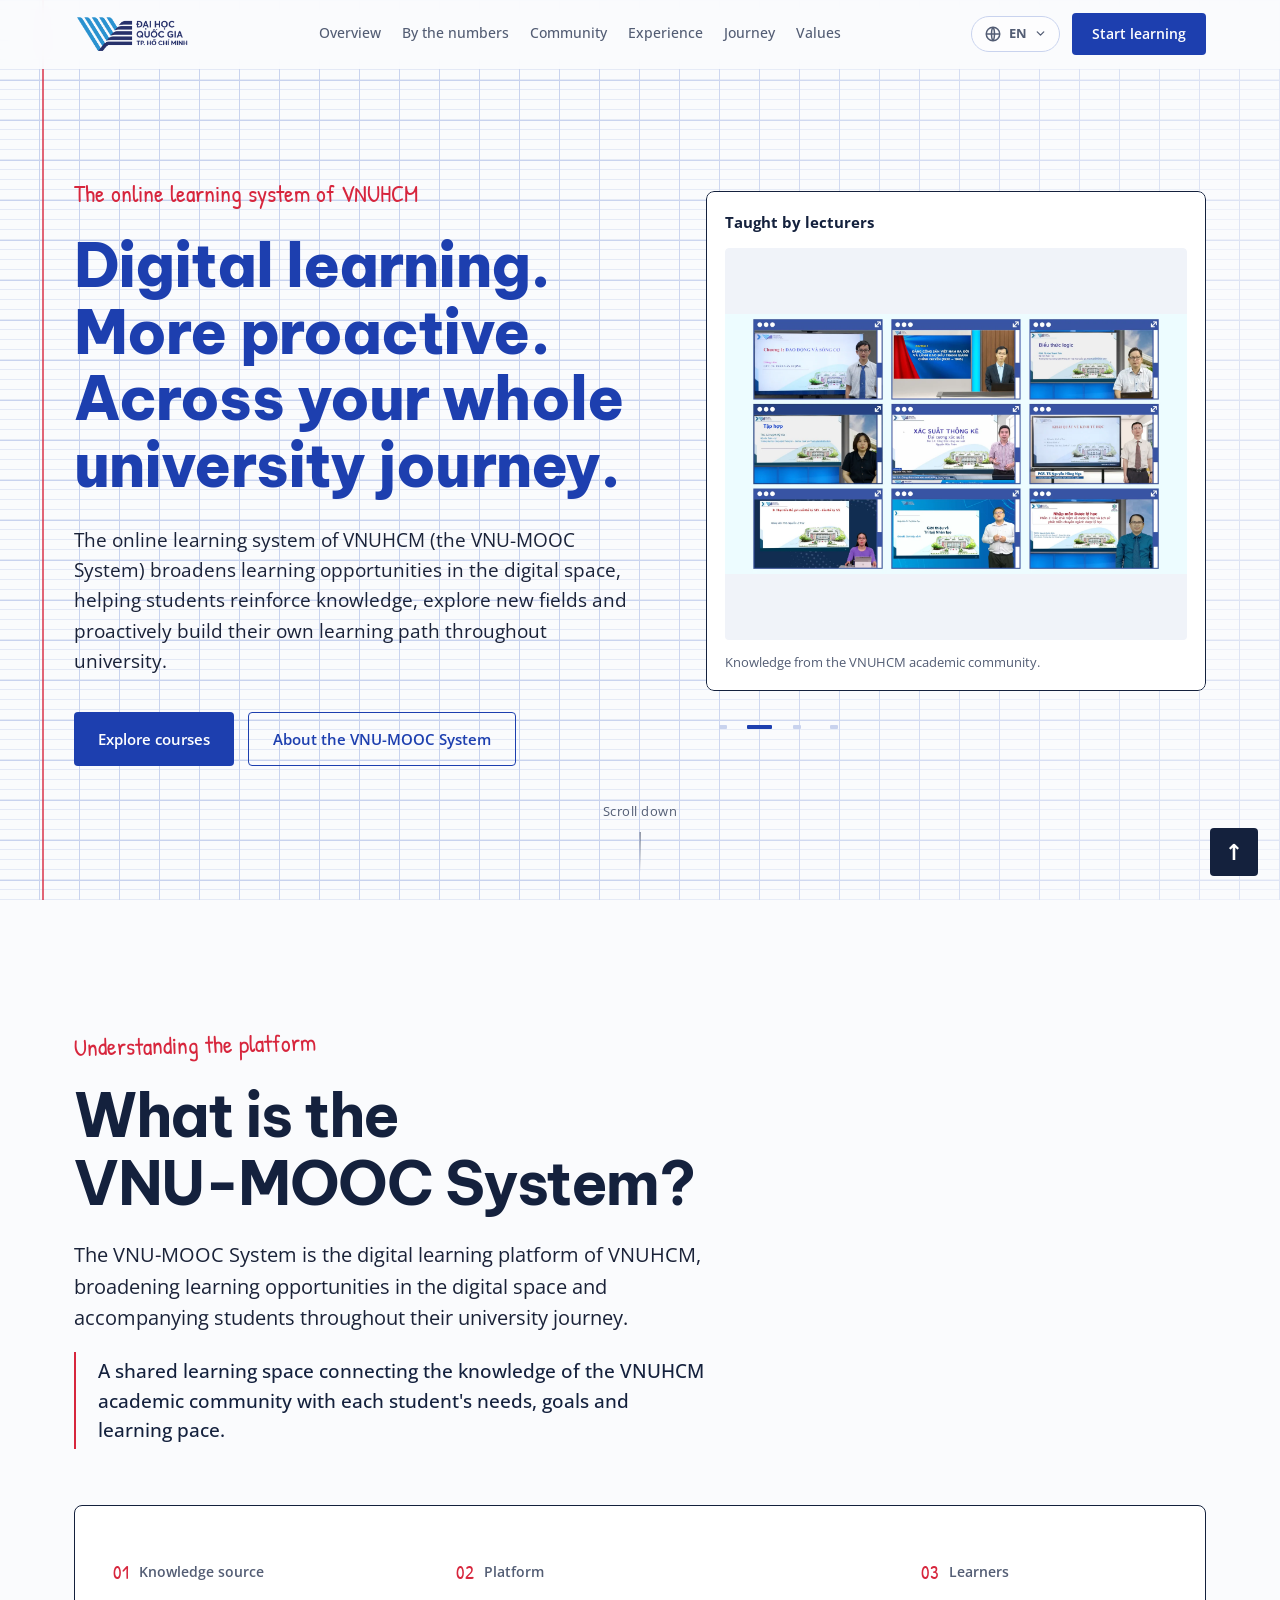
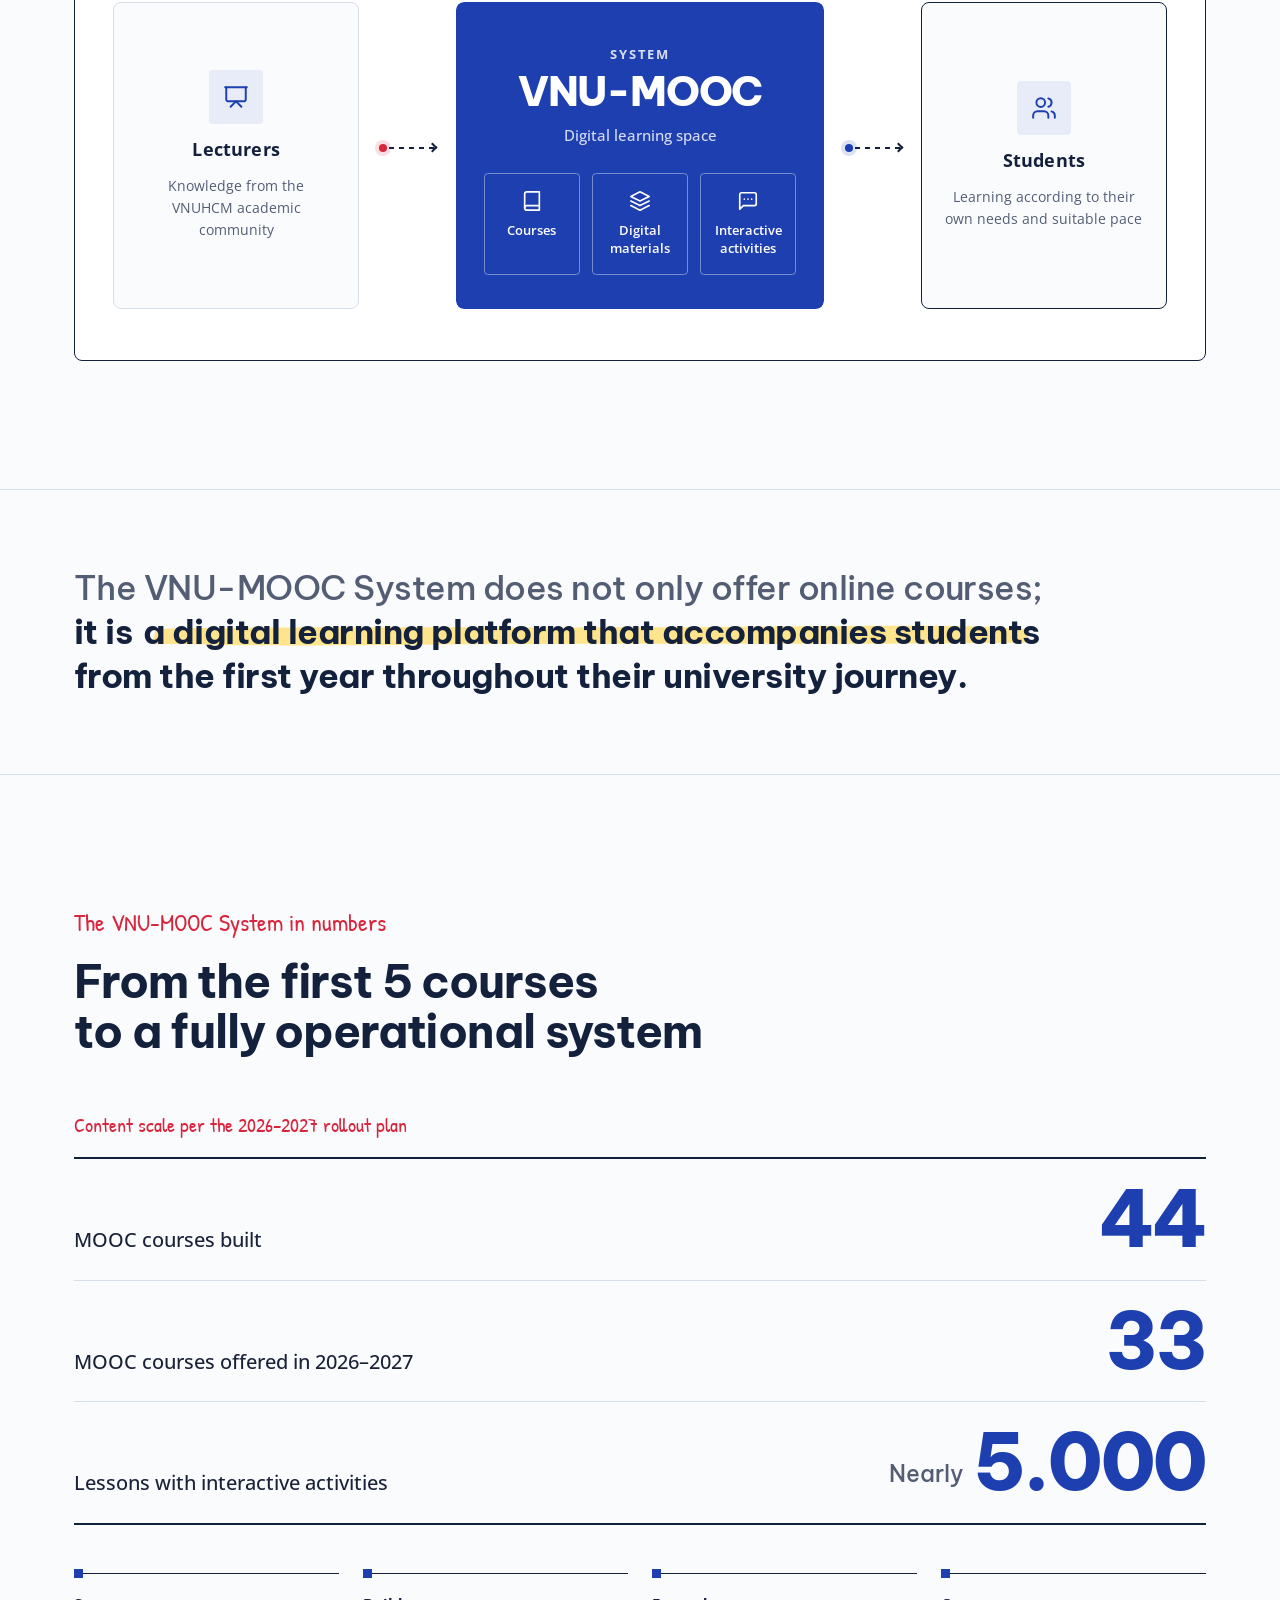
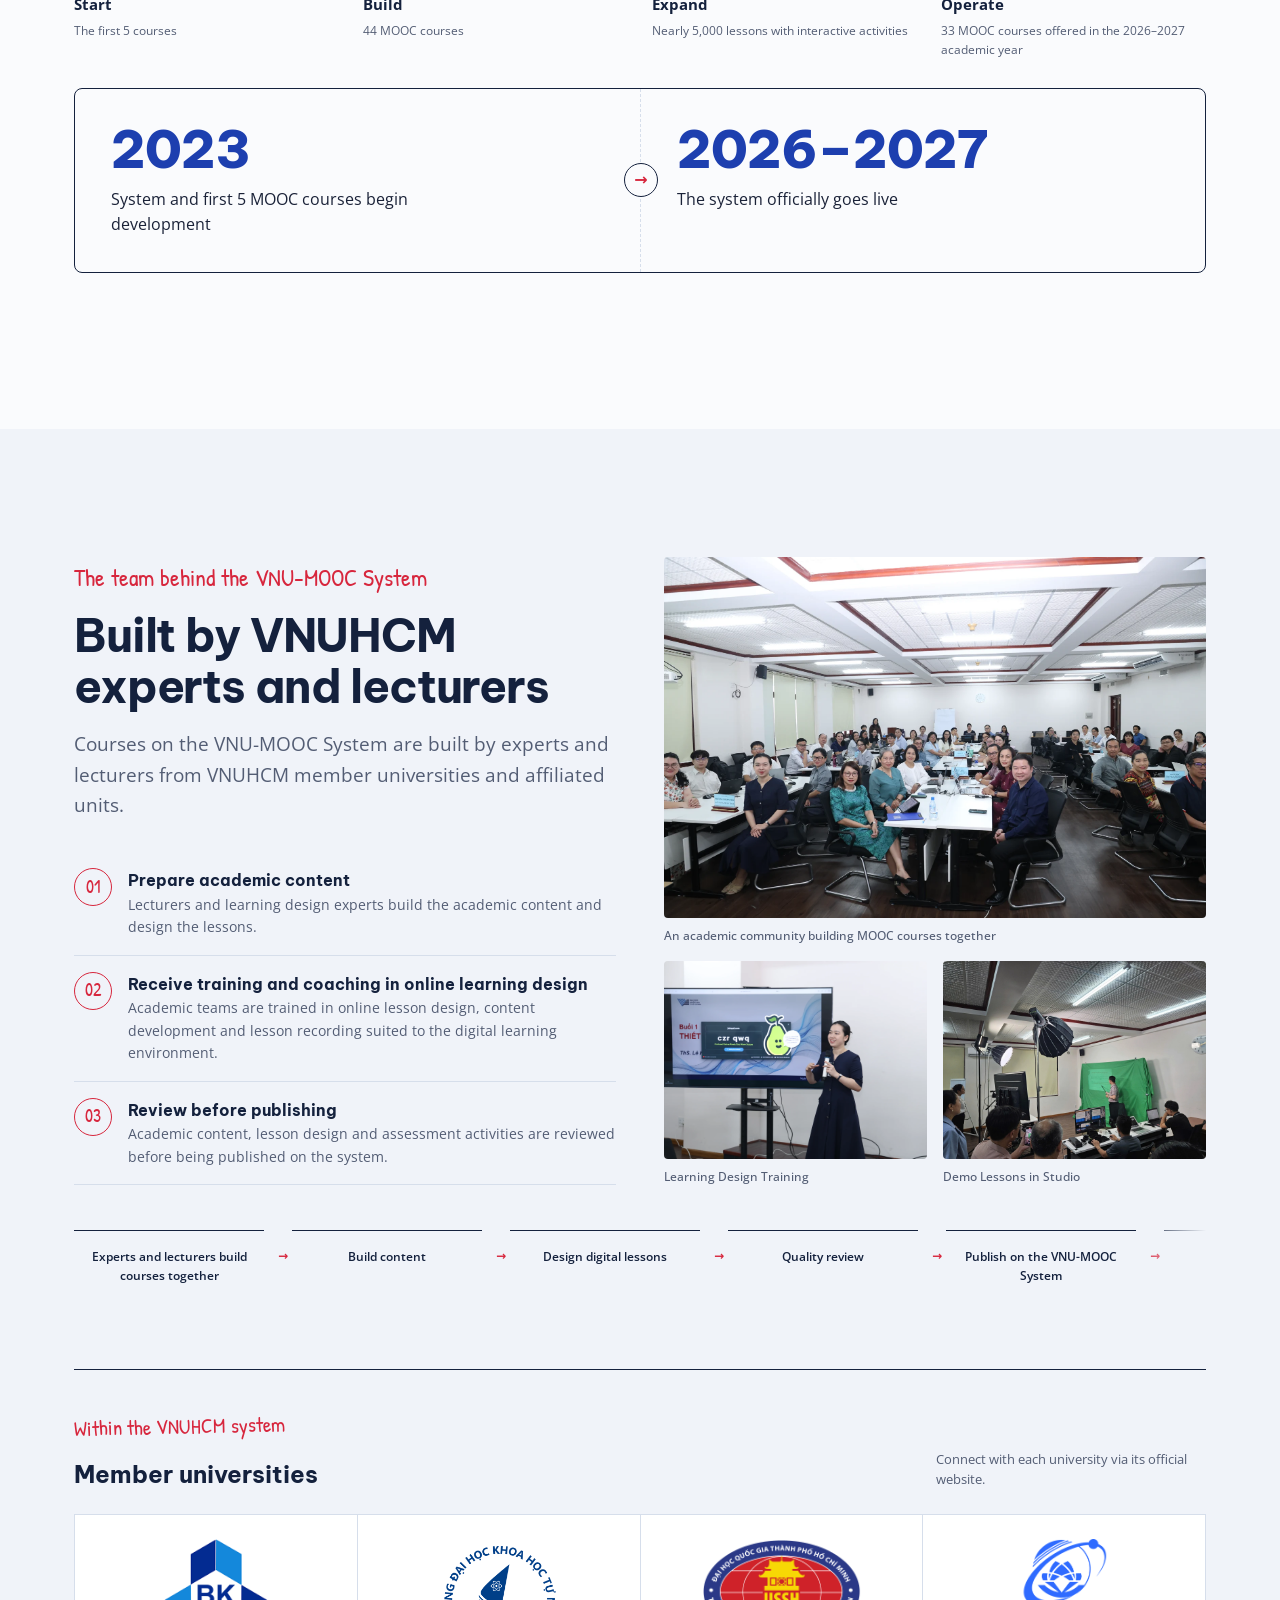
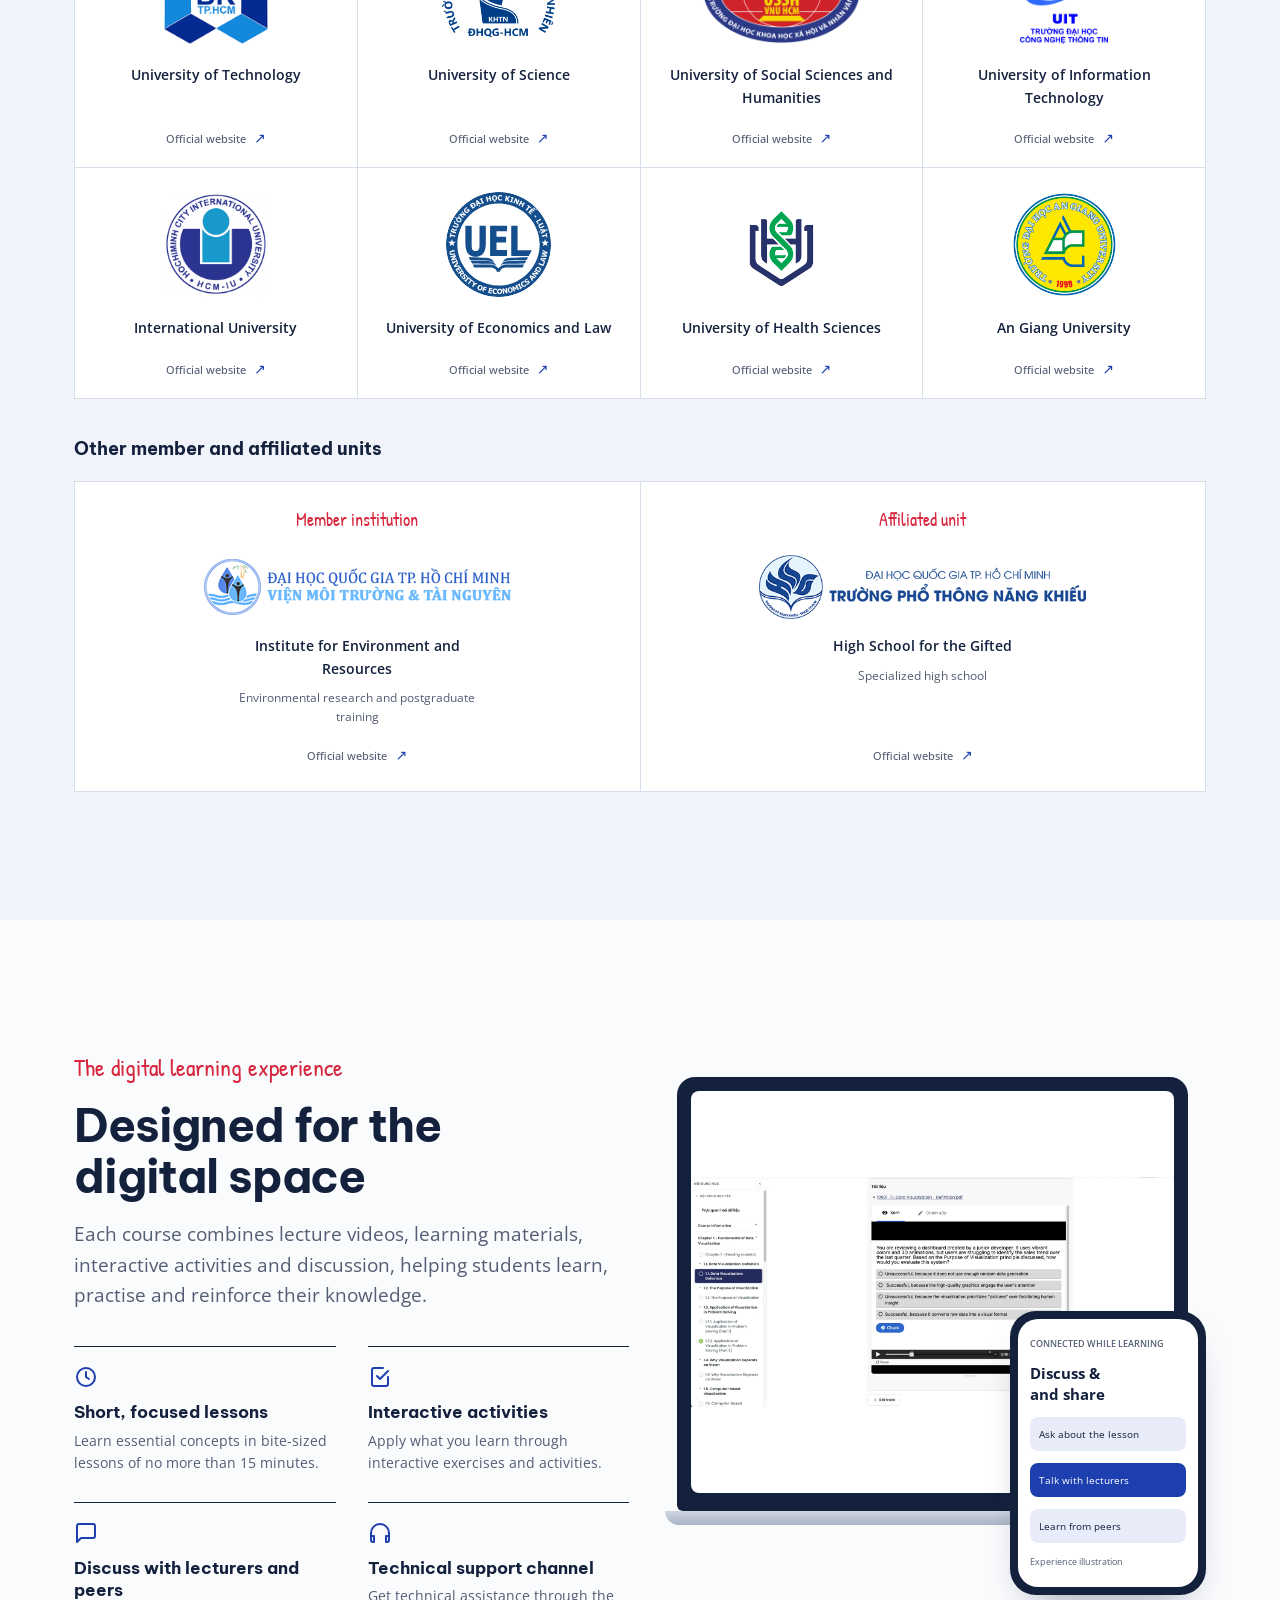
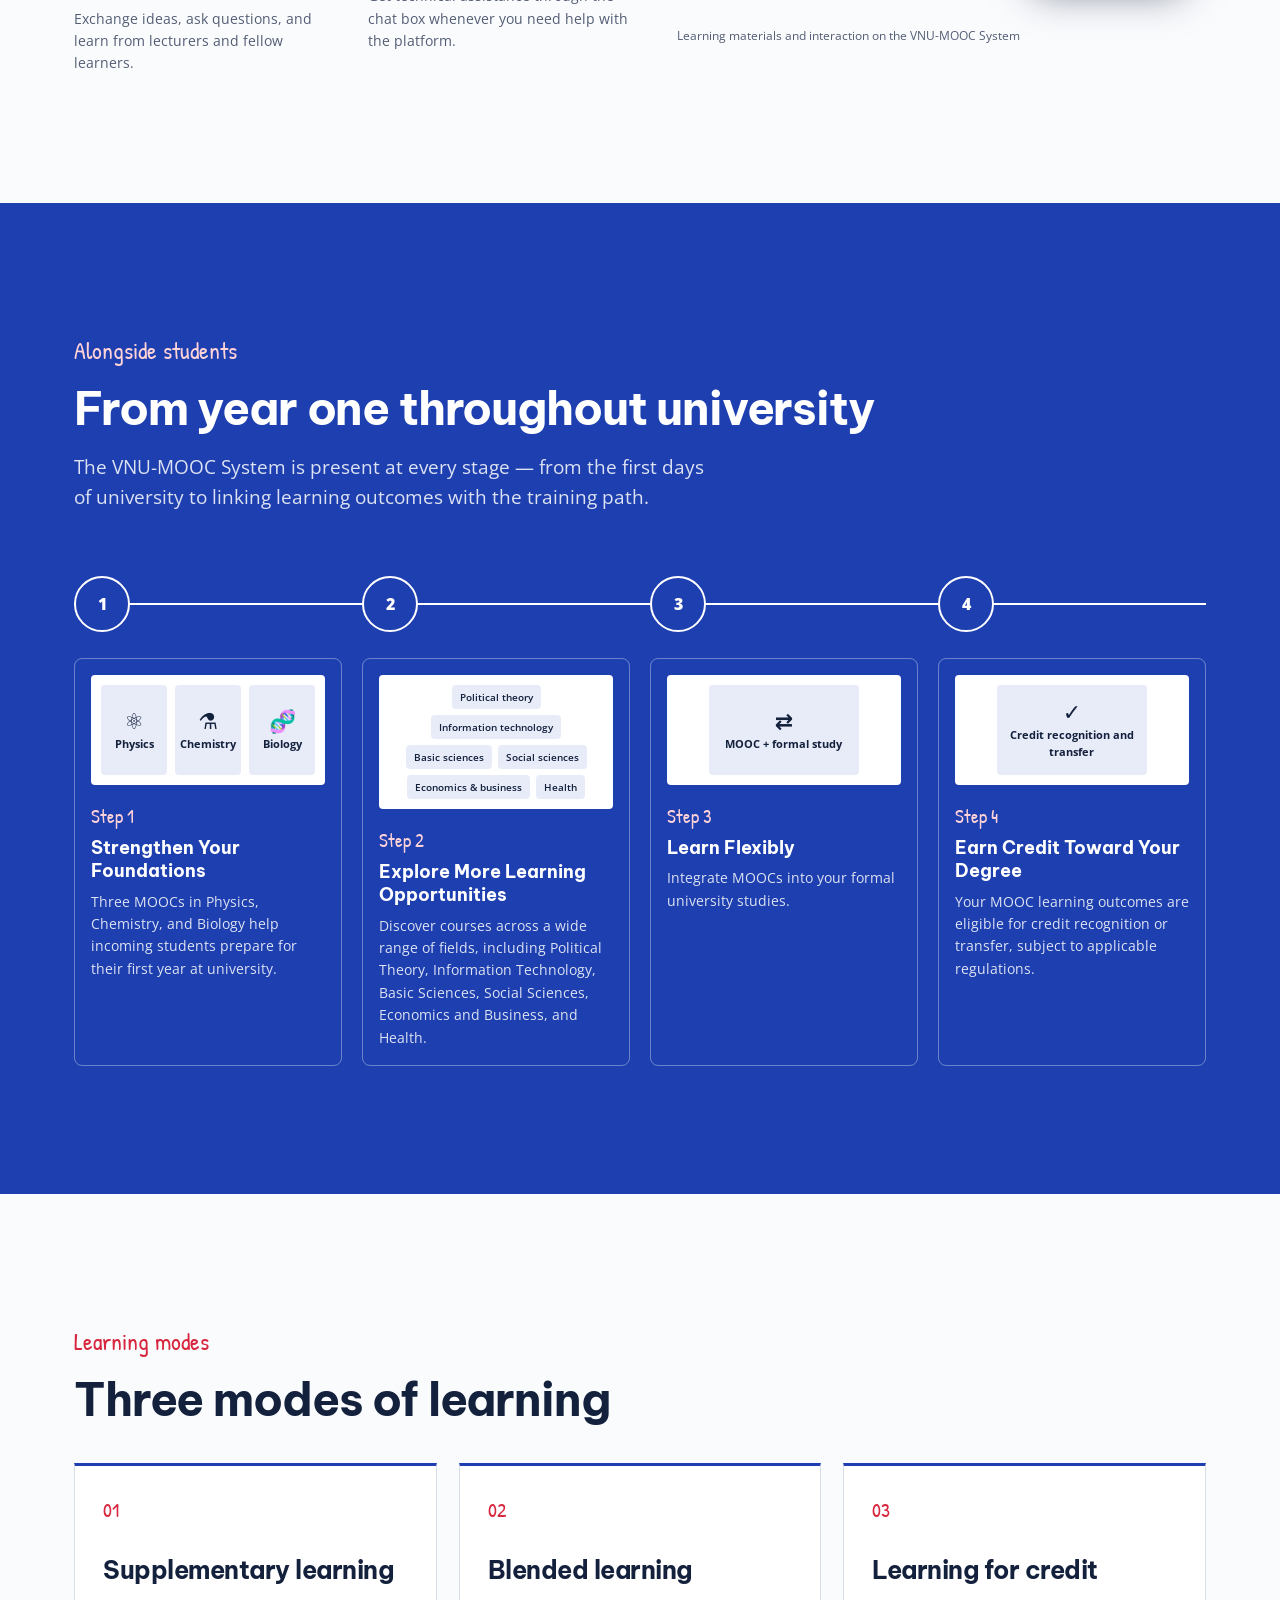
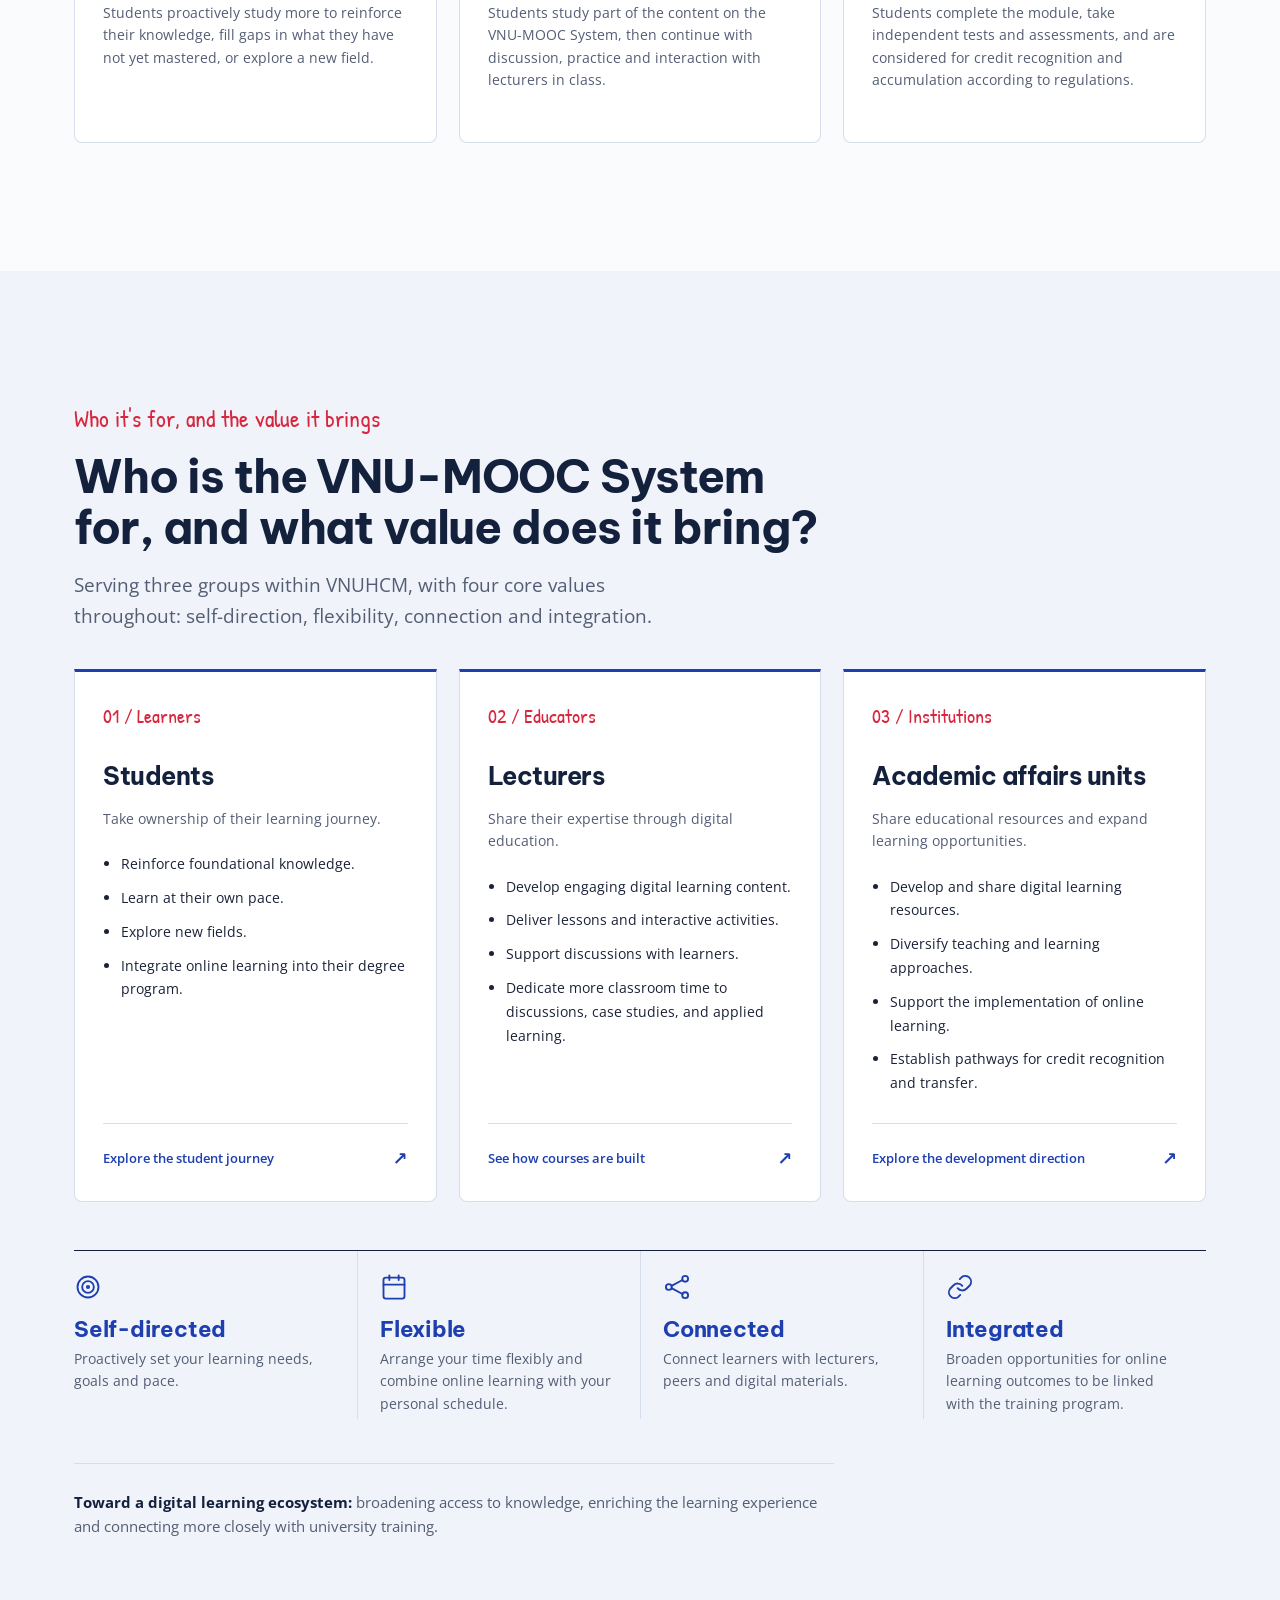
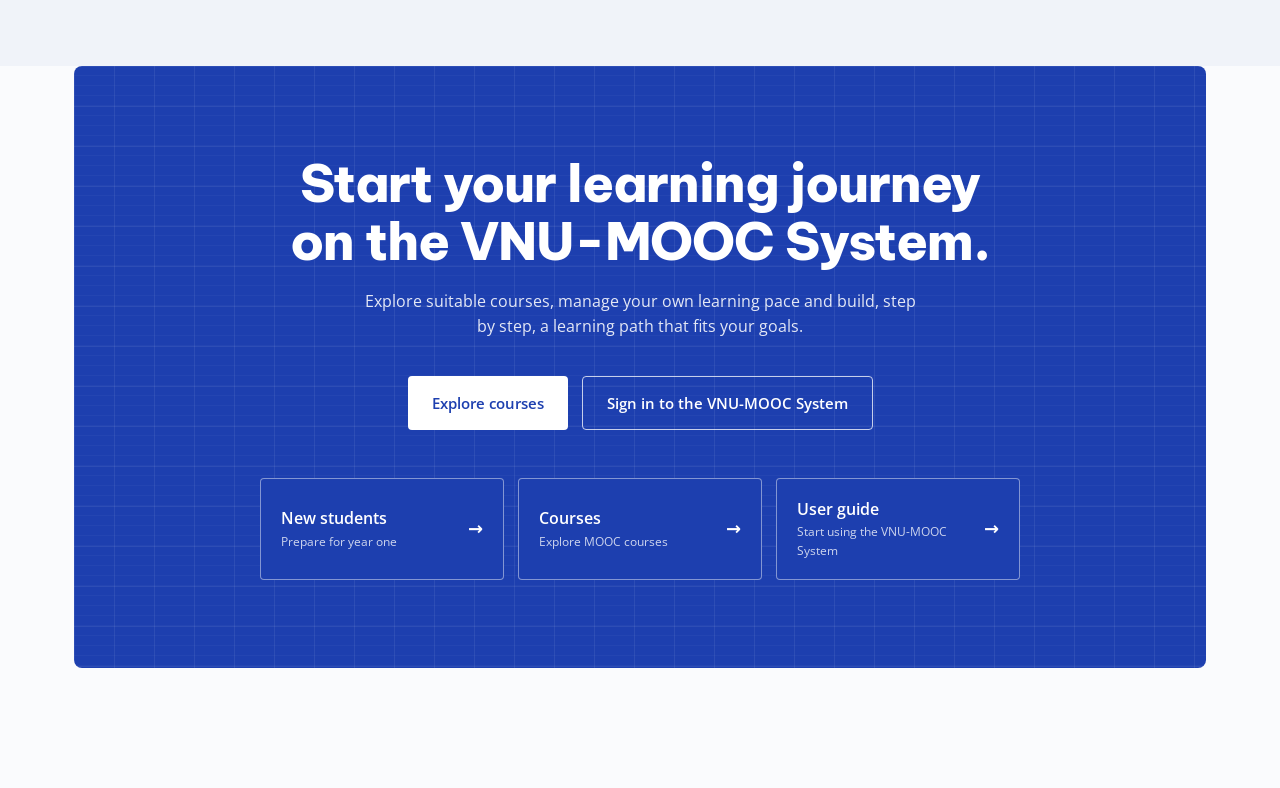
==== en/index.html @ 17caa825 "Bản tiếng Anh: sửa theo góp ý "Chỉnh sửa Mooc about" - VNU-HCM → VNUHCM; các bước xây dựng bắt đầu b" ====
<!DOCTYPE html>
<html lang="en">
<head>
<meta charset="UTF-8">
<meta name="viewport" content="width=device-width, initial-scale=1.0">
<title>About the VNU-MOOC System</title>
<meta name="description" content="VNUHCM Online Learning System (VNU-MOOC) – a digital learning platform that supports students throughout their university journey.">
<link rel="icon" type="image/png" href="../assets/about/logos/VNUHCM2.png">
<link rel="preconnect" href="https://fonts.googleapis.com">
<link rel="preconnect" href="https://fonts.gstatic.com" crossorigin>
<link href="https://fonts.googleapis.com/css2?family=Be+Vietnam+Pro:wght@400;600;700;800&family=Open+Sans:wght@300..800&family=Patrick+Hand&display=swap" rel="stylesheet">
<style>
  :root{
    --font-body:"Open Sans","Google Sans","Inter",system-ui,-apple-system,sans-serif;
    --font-display:"Be Vietnam Pro","Google Sans","Inter",system-ui,-apple-system,sans-serif;
    --navy:#14213d;
    --blue:#1d3faf;
    --blue-2:#3d63d6;
    --sky:#e7ecf8;
    --accent:#d7263d;
    --accent-2:#ffe27a;
    --ink:#1a2238;
    --muted:#535d74;
    --line:#d6deeb;
    --rule:#c9d3ee;
    --bg:#fafbfd;
    --bg-soft:#f0f3f9;
    --radius:20px;
    --max:1180px;
  }
  *{box-sizing:border-box;margin:0;padding:0}
  html{scroll-behavior:smooth}
  body{font-family:var(--font-body);color:var(--ink);background:var(--bg);line-height:1.6;-webkit-font-smoothing:antialiased;overflow-x:hidden}
  img{max-width:100%;display:block}
  a{color:inherit;text-decoration:none}
  .wrap{max-width:var(--max);margin:0 auto;padding:0 24px}
  .eyebrow{display:inline-flex;align-items:center;gap:10px;font-size:13px;font-weight:700;letter-spacing:.14em;text-transform:uppercase;color:var(--blue)}
  .eyebrow::before{content:"";width:28px;height:2px;background:currentColor}
  h2.title{font-size:clamp(28px,4vw,46px);line-height:1.15;font-weight:800;letter-spacing:-.02em;margin:14px 0 18px;text-wrap:balance}
  .lead{font-size:clamp(16px,1.6vw,19px);color:var(--muted);max-width:640px}
  section{padding:clamp(72px,10vw,128px) 0;position:relative}

  /* reveal */
  .js-ready .reveal{opacity:0;transform:translateY(28px);transition:opacity .8s ease,transform .8s cubic-bezier(.2,.7,.2,1)}
  .js-ready .reveal.in{opacity:1;transform:none}
  .d1{transition-delay:.1s}.d2{transition-delay:.2s}.d3{transition-delay:.3s}.d4{transition-delay:.4s}
  @media (prefers-reduced-motion:reduce){.reveal{opacity:1;transform:none;transition:none}html{scroll-behavior:auto}}

  /* NAV */
  .nav{position:fixed;inset:0 0 auto 0;z-index:50;transition:background .3s,box-shadow .3s}
  .nav .wrap{display:flex;align-items:center;justify-content:space-between;height:68px}
  .logo{display:flex;align-items:center;background:#fff;border-radius:12px;padding:6px 12px}
  .logo img{height:38px;width:auto;display:block}
  .nav-links{display:flex;gap:28px;font-size:14px;font-weight:500;color:rgba(255,255,255,.85)}
  .nav-links a:hover{color:#fff}
  .nav.scrolled{background:rgba(255,255,255,.92);backdrop-filter:blur(12px);box-shadow:0 1px 0 var(--line)}
  .nav.scrolled .logo{color:var(--navy)}
  .nav.scrolled .nav-links{color:var(--muted)}
  .nav.scrolled .nav-links a:hover{color:var(--blue)}
  .btn{display:inline-flex;align-items:center;gap:10px;padding:14px 26px;border-radius:999px;font-weight:600;font-size:15px;transition:transform .2s,box-shadow .2s,background .2s;cursor:pointer;border:0}
  .btn:hover{transform:translateY(-2px)}
  .btn-primary{background:var(--accent);color:var(--navy);box-shadow:0 10px 30px -10px rgba(255,176,32,.7)}
  .btn-ghost{background:rgba(255,255,255,.1);color:#fff;border:1px solid rgba(255,255,255,.35)}
  .btn-ghost:hover{background:rgba(255,255,255,.18)}
  .nav .btn{padding:10px 20px;font-size:14px}
  .nav-actions{display:flex;align-items:center;gap:10px}
  .nw{white-space:nowrap}
  .vm-core-kicker{position:relative;display:block;margin-bottom:6px;color:rgba(255,255,255,.82);font-size:13px;font-weight:700;letter-spacing:.14em;text-transform:uppercase}
  .nav-lang{position:relative}
  .nav-lang>summary{list-style:none;display:inline-flex;align-items:center;gap:7px;cursor:pointer;padding:8px 12px;border:1px solid var(--rule);border-radius:999px;color:var(--muted);background:rgba(255,255,255,.6);font-size:13px;font-weight:700;line-height:1;transition:color .2s,border-color .2s}
  .nav-lang>summary::-webkit-details-marker{display:none}
  .nav-lang>summary:hover{color:var(--blue);border-color:var(--blue)}
  .nav-lang__globe{width:18px;height:18px;flex:none}
  .nav-lang__chev{width:13px;height:13px;flex:none;transition:transform .25s}
  .nav-lang[open] .nav-lang__chev{transform:rotate(180deg)}
  .nav-lang__pop{position:absolute;right:0;top:calc(100% + 8px);min-width:158px;background:#fff;border:1px solid var(--line);border-radius:12px;box-shadow:0 16px 40px -16px rgba(10,42,94,.35);padding:6px;display:flex;flex-direction:column;gap:2px;z-index:60}
  .nav-lang__pop a{padding:10px 12px;border-radius:8px;font-size:14px;font-weight:600;color:var(--ink)}
  .nav-lang__pop a:hover{background:var(--bg-soft);color:var(--blue)}
  .nav-lang__pop a.is-active{background:var(--sky);color:var(--blue)}
  @media (max-width:860px){.nav-links{display:none}}

  /* 01 HERO */
  .hero{min-height:100vh;min-height:100svh;display:flex;align-items:center;padding:120px 0 80px;color:#fff;overflow:hidden;
    background:radial-gradient(1200px 600px at 85% 20%,rgba(47,124,246,.55),transparent 60%),
               radial-gradient(800px 500px at 10% 90%,rgba(255,122,69,.28),transparent 60%),
               linear-gradient(160deg,#06173a 0%,var(--navy) 55%,#0e3a86 100%)}
  .hero::after{content:"";position:absolute;inset:0;background-image:linear-gradient(rgba(255,255,255,.05) 1px,transparent 1px),linear-gradient(90deg,rgba(255,255,255,.05) 1px,transparent 1px);background-size:56px 56px;mask-image:radial-gradient(ellipse at 70% 40%,#000 20%,transparent 70%);pointer-events:none}
  .hero-grid{display:grid;grid-template-columns:1.1fr .9fr;gap:56px;align-items:center;position:relative;z-index:1}
  .hero .eyebrow{color:var(--accent)}
  .hero h1{font-size:clamp(38px,6vw,72px);line-height:1.05;font-weight:800;letter-spacing:-.03em;margin:18px 0 24px}
  .hero h1 span{display:block}
  .hero h1 .hl{background:linear-gradient(90deg,var(--accent),var(--accent-2));-webkit-background-clip:text;background-clip:text;color:transparent}
  .hero p{font-size:clamp(16px,1.5vw,19px);color:rgba(255,255,255,.78);max-width:560px;margin-bottom:36px}
  .hero-cta{display:flex;flex-wrap:wrap;gap:14px}
  .scroll-hint{position:absolute;bottom:28px;left:50%;transform:translateX(-50%);z-index:1;font-size:12px;letter-spacing:.2em;text-transform:uppercase;color:rgba(255,255,255,.6);display:flex;flex-direction:column;align-items:center;gap:10px}
  .scroll-hint i{width:1px;height:40px;background:linear-gradient(rgba(255,255,255,.7),transparent);animation:drip 2s infinite}
  @keyframes drip{0%{transform:scaleY(0);transform-origin:top}50%{transform:scaleY(1);transform-origin:top}51%{transform-origin:bottom}100%{transform:scaleY(0);transform-origin:bottom}}

  /* hero visual: cycling story cards */
  .stage{position:relative;aspect-ratio:4/4.2;max-width:480px;margin-left:auto;width:100%;border-radius:28px;overflow:hidden;box-shadow:0 40px 80px -30px rgba(0,0,0,.5)}
  .scene{position:absolute;inset:0;border-radius:28px;padding:26px;background:rgba(255,255,255,.07);border:1px solid rgba(255,255,255,.16);backdrop-filter:blur(8px);display:flex;flex-direction:column;opacity:0;transform:translateX(104%);transition:opacity .6s cubic-bezier(.4,0,.2,1),transform .6s cubic-bezier(.4,0,.2,1)}
  .scene.active{opacity:1;transform:translateX(0)}
  .scene.prev{opacity:0;transform:translateX(-104%)}
  .scene-tag{font-size:12px;font-weight:600;letter-spacing:.1em;text-transform:uppercase;color:var(--accent);margin-bottom:14px}
  .scene-body{flex:1;border-radius:18px;background:rgba(255,255,255,.95);color:var(--ink);padding:20px;display:flex;flex-direction:column;gap:12px;overflow:hidden}
  .ph-video{flex:1;border-radius:12px;background:linear-gradient(135deg,#1c4aa0,#3a86ff);display:grid;place-items:center;position:relative;min-height:140px}
  .ph-video .play{width:62px;height:62px;border-radius:50%;background:rgba(255,255,255,.95);display:grid;place-items:center;box-shadow:0 10px 30px rgba(0,0,0,.25)}
  .ph-video .play::after{content:"";border-left:18px solid var(--blue);border-top:11px solid transparent;border-bottom:11px solid transparent;margin-left:5px}
  .ph-video .dur{position:absolute;right:10px;bottom:10px;font-size:11px;font-weight:600;background:rgba(0,0,0,.55);color:#fff;padding:3px 8px;border-radius:6px}
  .bar{height:10px;border-radius:6px;background:var(--line)}
  .bar.w70{width:70%}.bar.w50{width:50%}.bar.w85{width:85%}
  .quiz-q{font-weight:700;font-size:15px}
  .opt{display:flex;align-items:center;gap:10px;padding:11px 14px;border-radius:12px;border:1.5px solid var(--line);font-size:14px}
  .opt.ok{border-color:#22b573;background:#eafaf2}
  .opt b{width:22px;height:22px;border-radius:50%;border:1.5px solid currentColor;display:grid;place-items:center;font-size:11px;flex:none;color:var(--muted)}
  .opt.ok b{background:#22b573;border-color:#22b573;color:#fff}
  .person{display:flex;align-items:center;gap:12px}
  .avatar{width:44px;height:44px;border-radius:50%;flex:none;background:linear-gradient(135deg,var(--accent),var(--accent-2));display:grid;place-items:center;font-weight:700;color:#fff}
  .avatar.b{background:linear-gradient(135deg,var(--blue-2),var(--blue))}
  .avatar.g{background:linear-gradient(135deg,#22b573,#0c8a55)}
  .course-row{display:flex;gap:10px;align-items:center;padding:10px;border-radius:12px;background:var(--bg-soft)}
  .course-thumb{width:48px;height:40px;border-radius:8px;flex:none}
  .progress{height:6px;border-radius:4px;background:var(--line);overflow:hidden;margin-top:6px}
  .progress i{display:block;height:100%;background:var(--blue-2);border-radius:4px}
  .dots{position:absolute;bottom:-34px;left:0;display:flex;gap:8px}
  .dots span{width:8px;height:8px;border-radius:4px;background:rgba(255,255,255,.3);transition:width .4s,background .4s}
  .dots span.on{width:26px;background:var(--accent)}
  @media (max-width:960px){.hero-grid{grid-template-columns:1fr}.stage{margin:20px auto 30px;max-width:420px}}

  /* manifesto */
  .manifesto{padding:clamp(60px,8vw,96px) 0;background:var(--bg-soft);text-align:center}
  .manifesto p{font-size:clamp(22px,3vw,34px);font-weight:700;line-height:1.35;letter-spacing:-.015em;max-width:900px;margin:0 auto;text-wrap:balance}
  .manifesto p em{font-style:normal;color:var(--muted);font-weight:500}
  .manifesto p strong{color:var(--blue)}

  /* 02 NUMBERS */
  .numbers-head{display:flex;justify-content:space-between;align-items:end;gap:40px;flex-wrap:wrap;margin-bottom:56px}
  .milestones{display:grid;grid-template-columns:1fr 1fr;gap:0;position:relative;margin-bottom:28px;border-radius:var(--radius);background:var(--navy);color:#fff;overflow:hidden}
  .milestone{padding:34px 36px;position:relative}
  .milestone + .milestone{border-left:1px dashed rgba(255,255,255,.25)}
  .milestone .yr{font-size:clamp(34px,4.5vw,52px);font-weight:800;letter-spacing:-.02em;line-height:1;color:var(--accent)}
  .milestone p{color:rgba(255,255,255,.8);margin-top:12px;max-width:380px}
  .milestone .arrow{position:absolute;right:-18px;top:50%;transform:translateY(-50%);width:36px;height:36px;border-radius:50%;background:var(--accent);color:var(--navy);display:grid;place-items:center;font-weight:800;z-index:2}
  .stats{display:grid;grid-template-columns:repeat(3,1fr);gap:20px}
  .stat{padding:36px 32px;border-radius:var(--radius);background:var(--bg);border:1px solid var(--line);position:relative;overflow:hidden}
  .stat::before{content:"";position:absolute;left:0;top:0;height:4px;width:100%;background:linear-gradient(90deg,var(--blue),var(--blue-2))}
  .stat:nth-child(3)::before{background:linear-gradient(90deg,var(--accent),var(--accent-2))}
  .stat .num{font-size:clamp(56px,7vw,88px);font-weight:800;letter-spacing:-.04em;line-height:1;color:var(--navy);font-variant-numeric:tabular-nums}
  .stat .num small{font-size:.38em;font-weight:700;letter-spacing:0;color:var(--muted);display:block;margin-bottom:6px}
  .stat p{margin-top:14px;color:var(--muted);font-weight:500}
  @media (max-width:860px){.milestones,.stats{grid-template-columns:1fr}.milestone + .milestone{border-left:0;border-top:1px dashed rgba(255,255,255,.25)}.milestone .arrow{right:auto;left:36px;top:auto;bottom:-18px;transform:rotate(90deg)}}

  /* 03 COMMUNITY */
  .community{background:var(--bg-soft)}
  .community-grid{display:grid;grid-template-columns:1fr 1fr;gap:64px;align-items:center}
  .collage{display:grid;grid-template-columns:repeat(3,1fr);grid-auto-rows:120px;gap:14px}
  .ph{border-radius:18px;position:relative;overflow:hidden;display:flex;align-items:flex-end;padding:14px;color:#fff;font-size:12px;font-weight:600}
  .ph::after{content:"";position:absolute;inset:0;background:linear-gradient(transparent 40%,rgba(0,0,0,.35))}
  .ph span{position:relative;z-index:1}
  .ph .sil{position:absolute;left:50%;bottom:-10%;transform:translateX(-50%);width:56%;aspect-ratio:1/1.2}
  .ph .sil::before{content:"";position:absolute;left:50%;top:0;transform:translateX(-50%);width:46%;aspect-ratio:1;border-radius:50%;background:rgba(255,255,255,.35)}
  .ph .sil::after{content:"";position:absolute;left:0;right:0;bottom:0;height:52%;border-radius:50% 50% 0 0;background:rgba(255,255,255,.35)}
  .c1{grid-row:span 2;background:linear-gradient(160deg,#2f7cf6,#0a2a5e)}
  .c2{background:linear-gradient(160deg,#ffb020,#ff7a45)}
  .c3{background:linear-gradient(160deg,#22b573,#0c6e46)}
  .c4{grid-column:span 2;background:linear-gradient(160deg,#6c5ce7,#2d2a7a)}
  .c5{background:linear-gradient(160deg,#1552b5,#34a0ff)}
  .c6{grid-column:span 2;background:linear-gradient(160deg,#0a2a5e,#1c4aa0)}
  .process{margin-top:32px;display:grid;gap:14px}
  .step{display:flex;gap:16px;align-items:flex-start;padding:18px 20px;border-radius:16px;background:#fff;border:1px solid var(--line)}
  .step .n{flex:none;width:36px;height:36px;border-radius:10px;background:var(--sky);color:var(--blue);font-weight:800;display:grid;place-items:center;font-size:14px}
  .step h3{font-size:16px;font-weight:700}
  .step p{font-size:14px;color:var(--muted)}
  .logo-strip{margin-top:72px;border-top:1px solid var(--line);padding-top:36px;overflow:hidden;mask-image:linear-gradient(90deg,transparent,#000 10%,#000 90%,transparent)}
  .logo-strip small{display:block;text-align:center;color:var(--muted);font-size:13px;margin-bottom:22px;letter-spacing:.08em;text-transform:uppercase;font-weight:600}
  .marquee{display:flex;gap:18px;width:max-content;animation:marq 38s linear infinite}
  .marquee span{white-space:nowrap;padding:14px 24px;border-radius:14px;background:#fff;border:1px solid var(--line);font-weight:600;color:var(--navy);font-size:14px}
  @keyframes marq{to{transform:translateX(-50%)}}
  @media (max-width:960px){.community-grid{grid-template-columns:1fr;gap:48px}}

  /* 04 EXPERIENCE */
  .exp-grid{display:grid;grid-template-columns:1.05fr .95fr;gap:64px;align-items:center}
  .devices{position:relative;padding-bottom:40px}
  .laptop{background:#1b2436;border-radius:18px 18px 6px 6px;padding:14px 14px 18px;box-shadow:0 40px 80px -30px rgba(10,42,94,.45)}
  .screen{background:#fff;border-radius:8px;overflow:hidden;aspect-ratio:16/10;display:grid;grid-template-columns:1.6fr 1fr}
  .screen-main{padding:14px;display:flex;flex-direction:column;gap:10px;border-right:1px solid var(--line)}
  .screen-side{padding:14px;display:flex;flex-direction:column;gap:8px;background:var(--bg-soft)}
  .laptop-base{height:14px;background:linear-gradient(#cfd6e2,#aab4c5);border-radius:0 0 18px 18px;margin:0 -30px}
  .chip{font-size:10px;font-weight:700;padding:4px 8px;border-radius:6px;background:var(--sky);color:var(--blue);width:max-content}
  .lesson{display:flex;gap:8px;align-items:center;font-size:10px;color:var(--muted);padding:6px 8px;border-radius:6px;background:#fff}
  .lesson i{width:8px;height:8px;border-radius:50%;background:var(--line);flex:none}
  .lesson.done i{background:#22b573}
  .lesson.now{outline:1.5px solid var(--blue-2);color:var(--ink);font-weight:600}
  .lesson.now i{background:var(--blue-2)}
  .phone{position:absolute;right:-10px;bottom:0;width:34%;min-width:150px;background:#1b2436;border-radius:26px;padding:8px;box-shadow:0 30px 60px -20px rgba(10,42,94,.5)}
  .phone-screen{background:#fff;border-radius:20px;padding:14px 12px;display:flex;flex-direction:column;gap:8px;aspect-ratio:9/17}
  .msg{font-size:10px;padding:8px 10px;border-radius:12px;background:var(--bg-soft);line-height:1.4}
  .msg.me{background:var(--blue-2);color:#fff;align-self:flex-end;border-bottom-right-radius:4px}
  .msg.t{border-bottom-left-radius:4px}
  .msg b{display:block;font-size:9px;opacity:.7;margin-bottom:2px}
  .features{display:grid;grid-template-columns:1fr 1fr;gap:16px;margin-top:36px}
  .feat{padding:24px;border-radius:18px;border:1px solid var(--line);background:#fff;transition:border-color .25s,box-shadow .25s,transform .25s}
  .feat:hover{border-color:var(--blue-2);box-shadow:0 16px 40px -20px rgba(21,82,181,.35);transform:translateY(-3px)}
  .feat .ic{width:44px;height:44px;border-radius:12px;display:grid;place-items:center;margin-bottom:16px;background:var(--sky);color:var(--blue)}
  .feat .ic svg{width:22px;height:22px}
  .feat h3{font-size:17px;font-weight:700;margin-bottom:6px;line-height:1.3}
  .feat p{font-size:14px;color:var(--muted)}
  @media (max-width:960px){.exp-grid{grid-template-columns:1fr}.devices{order:-1;max-width:560px;margin:0 auto;width:100%}}
  @media (max-width:560px){.features{grid-template-columns:1fr}.phone{right:0}.laptop-base{margin:0 -8px}}

  /* 05 JOURNEY */
  .journey{background:var(--navy);color:#fff;overflow:hidden}
  .journey .eyebrow{color:var(--accent)}
  .journey .lead{color:rgba(255,255,255,.72)}
  .timeline{position:relative;display:grid;grid-template-columns:repeat(4,1fr);gap:24px;margin-top:64px}
  .timeline::before{content:"";position:absolute;left:0;right:0;top:27px;height:2px;background:rgba(255,255,255,.15)}
  .timeline .track{position:absolute;left:0;top:27px;height:2px;width:0;background:linear-gradient(90deg,var(--accent),var(--accent-2));transition:width 1.8s cubic-bezier(.3,.7,.2,1)}
  .timeline.in .track{width:100%}
  .tstep{position:relative}
  .tdot{width:56px;height:56px;border-radius:50%;background:var(--navy);border:2px solid var(--accent);display:grid;place-items:center;font-weight:800;color:var(--accent);position:relative;z-index:1;margin-bottom:26px}
  .tcard{background:rgba(255,255,255,.06);border:1px solid rgba(255,255,255,.12);border-radius:18px;padding:18px;height:calc(100% - 82px)}
  .tthumb{height:110px;border-radius:12px;margin-bottom:16px;display:flex;align-items:center;justify-content:center;gap:8px;padding:10px}
  .tthumb.s1{background:linear-gradient(135deg,#1c4aa0,#2f7cf6)}
  .tthumb.s2{background:linear-gradient(135deg,#6c5ce7,#a29bfe);height:auto;min-height:110px}
  .tthumb.s3{background:linear-gradient(135deg,#0c8a55,#22b573)}
  .tthumb.s4{background:linear-gradient(135deg,#ff7a45,#ffb020)}
  .subj{flex:1;height:100%;border-radius:10px;background:rgba(255,255,255,.18);display:flex;flex-direction:column;align-items:center;justify-content:center;font-size:12px;font-weight:700;gap:4px}
  .subj big{font-size:22px;line-height:1}
  .tags{display:flex;flex-wrap:wrap;gap:6px;justify-content:center}
  .tags em{font-style:normal;font-size:10px;font-weight:600;padding:4px 8px;border-radius:999px;background:rgba(255,255,255,.22)}
  .tstep small{font-size:12px;font-weight:700;letter-spacing:.12em;text-transform:uppercase;color:var(--accent)}
  .tstep h3{font-size:19px;font-weight:700;margin:4px 0 8px;line-height:1.3}
  .tstep p{font-size:14px;color:rgba(255,255,255,.72)}
  @media (max-width:960px){
    .timeline{grid-template-columns:1fr;gap:28px;padding-left:76px}
    .timeline::before,.timeline .track{left:27px;top:0;bottom:0;width:2px;height:auto}
    .timeline .track{height:0;bottom:auto;transition:height 1.8s cubic-bezier(.3,.7,.2,1)}
    .timeline.in .track{width:2px;height:100%}
    .tdot{position:absolute;left:-76px;top:0;margin:0}
    .tcard{height:auto}
  }

  /* Giá trị cốt lõi — dải thẻ gọn trong section "dành cho ai / giá trị gì" */
  .pillars{display:grid;grid-template-columns:repeat(4,1fr);gap:16px;margin-top:48px}
  .pillar{position:relative;border-radius:18px;min-height:210px;padding:20px;display:flex;flex-direction:column;justify-content:flex-end;color:#fff;overflow:hidden;isolation:isolate;transition:transform .35s}
  .pillar:hover{transform:translateY(-4px)}
  .pillar::before{content:"";position:absolute;inset:0;z-index:-1;transition:transform .6s}
  .pillar:hover::before{transform:scale(1.06)}
  .pillar::after{content:"";position:absolute;inset:0;z-index:-1;background:linear-gradient(transparent 30%,rgba(6,23,58,.75))}
  .p1::before{background:radial-gradient(circle at 70% 25%,rgba(255,255,255,.25) 0 60px,transparent 61px),linear-gradient(160deg,#2f7cf6,#0a2a5e)}
  .p2::before{background:radial-gradient(circle at 30% 30%,rgba(255,255,255,.22) 0 80px,transparent 81px),linear-gradient(160deg,#ffb020,#e0512a)}
  .p3::before{background:radial-gradient(circle at 25% 25%,rgba(255,255,255,.25) 0 30px,transparent 31px),radial-gradient(circle at 70% 35%,rgba(255,255,255,.2) 0 40px,transparent 41px),linear-gradient(160deg,#22b573,#0a4f33)}
  .p4::before{background:repeating-linear-gradient(135deg,rgba(255,255,255,.08) 0 14px,transparent 14px 28px),linear-gradient(160deg,#6c5ce7,#241f63)}
  .pillar .idx{position:absolute;top:16px;left:18px;font-size:12px;font-weight:700;opacity:.8}
  .pillar .icon-lg{position:absolute;top:14px;right:16px;width:30px;height:30px;opacity:.9}
  .pillar h3{font-size:clamp(16px,1.4vw,19px);font-weight:800;letter-spacing:.02em;line-height:1.15;margin-bottom:6px}
  .pillar p{font-size:13px;color:rgba(255,255,255,.88)}
  .vision-note{margin-top:44px;padding-top:26px;border-top:1px solid var(--line);font-size:15px;color:var(--muted);max-width:760px}
  .vision-note strong{color:var(--navy);font-weight:700}
  @media (max-width:1024px){.pillars{grid-template-columns:1fr 1fr}.pillar{min-height:180px}}
  @media (max-width:560px){.pillars{grid-template-columns:1fr}.pillar{min-height:150px}}

  /* 07 CTA */
  .cta{padding:0 0 clamp(72px,10vw,120px)}
  .cta-box{border-radius:32px;padding:clamp(48px,7vw,88px) clamp(24px,5vw,72px);color:#fff;text-align:center;position:relative;overflow:hidden;
    background:radial-gradient(600px 300px at 90% 0%,rgba(255,176,32,.35),transparent 60%),radial-gradient(700px 400px at 0% 100%,rgba(47,124,246,.55),transparent 60%),linear-gradient(135deg,#06173a,#0e3a86)}
  .cta-box h2{color:white;font-size:clamp(28px,4.4vw,52px);font-weight:800;letter-spacing:-.02em;line-height:1.12;max-width:780px;margin:0 auto 18px;text-wrap:balance}
  .cta-box > p{color:rgba(255,255,255,.75);max-width:560px;margin:0 auto 36px}
  .cta-btns{display:flex;justify-content:center;flex-wrap:wrap;gap:14px}
  .shortcuts{display:grid;grid-template-columns:repeat(3,1fr);gap:14px;max-width:760px;margin:48px auto 0}
  .shortcut{display:flex;align-items:center;justify-content:space-between;gap:12px;padding:18px 20px;border-radius:16px;background:rgba(255,255,255,.08);border:1px solid rgba(255,255,255,.15);text-align:left;font-weight:600;transition:background .2s}
  .shortcut:hover{background:rgba(255,255,255,.16)}
  .shortcut small{display:block;font-weight:400;font-size:12px;color:rgba(255,255,255,.65)}
  .shortcut .go{font-size:18px;color:var(--accent)}
  @media (max-width:700px){.shortcuts{grid-template-columns:1fr}}

  .to-top{position:fixed;right:22px;bottom:24px;z-index:60;width:48px;height:48px;border-radius:50%;display:grid;place-items:center;background:var(--blue);color:#fff;font-size:22px;font-weight:700;box-shadow:0 12px 30px -10px rgba(21,82,181,.55);transition:transform .2s,background .2s,box-shadow .2s}
  .to-top:hover{transform:translateY(-3px);background:var(--navy);box-shadow:0 16px 36px -10px rgba(10,42,94,.55)}
</style>
<link rel="stylesheet" href="../assets/about/about.css">
<link rel="stylesheet" href="../assets/about/notebook.css">
</head>
<body>
<a class="skip-link" href="#noi-dung">Skip navigation</a>

<!-- NAV -->
<header class="nav" id="nav">
  <div class="wrap">
    <a href="#dau-trang" class="logo" aria-label="VNU-MOOC — top of page"><img src="../assets/about/logos/VNUHCM.png" alt="Logo VNU-MOOC" width="6050" height="1986" loading="eager" decoding="async"></a>
    <nav class="nav-links" id="page-nav" aria-label="About page navigation">
      <a href="#gioi-thieu">Overview</a>
      <a href="#so-lieu">By the numbers</a>
      <a href="#doi-ngu">Community</a>
      <a href="#trai-nghiem">Experience</a>
      <a href="#hanh-trinh">Journey</a>
      <a href="#gia-tri">Values</a>
    </nav>
    <div class="nav-actions"><details class="nav-lang"><summary aria-haspopup="true" aria-label="Language"><svg class="nav-lang__globe" viewBox="0 0 24 24" fill="none" stroke="currentColor" stroke-width="2"><circle cx="12" cy="12" r="9"/><path d="M3 12h18"/><path d="M12 3c2.6 3 2.6 15 0 18M12 3c-2.6 3-2.6 15 0 18"/></svg><span>EN</span><svg class="nav-lang__chev" viewBox="0 0 24 24" fill="none" stroke="currentColor" stroke-width="2.4" stroke-linecap="round" stroke-linejoin="round"><path d="M6 9l6 6 6-6"/></svg></summary><div class="nav-lang__pop"><a href="../index.html" class="">Tiếng Việt</a><a href="index.html" class="is-active" aria-current="true">English</a></div></details><a href="https://mooc.vnuhcm.edu.vn/clients/login" target="_blank" rel="noopener noreferrer" class="btn btn-primary">Start learning</a><button class="menu-toggle" type="button" aria-expanded="false" aria-controls="page-nav"><span aria-hidden="true">☰</span><span class="sr-only">Open menu</span></button></div>
  </div>
</header>

<main id="noi-dung" tabindex="-1">
<!-- 01 HERO -->
<section class="hero" id="dau-trang" aria-labelledby="hero-title">
  <div class="wrap hero-grid">
    <div>
      <span class="eyebrow reveal">The online learning system of VNUHCM</span>
      <h1 class="reveal d1" id="hero-title">
        <span>Digital learning.</span>
        <span>More proactive.</span>
        <span class="hl">Across your whole university journey.</span>
      </h1>
      <p class="reveal d2">The online learning system of VNUHCM (the VNU-MOOC System) broadens learning opportunities in the digital space, helping students reinforce knowledge, explore new fields and proactively build their own learning path throughout university.</p>
      <div class="hero-cta reveal d3">
        <button type="button" data-dialog="courses-dialog" class="btn btn-primary">Explore courses</button>
        <a href="#gioi-thieu" class="btn btn-ghost">About the VNU-MOOC System</a>
      </div>
    </div>

<div class="hero-visual reveal d2">
    <div class="stage" role="region" aria-roledescription="image set" aria-label="The VNU-MOOC System experience">
<div class="scene active" id="scene-0" role="group" aria-roledescription="image" aria-label="1 of 4: Foundational knowledge courses" aria-hidden="false"><div class="scene-tag">Foundational knowledge courses</div><div class="scene-body"><img src="../assets/about/foundation.webp" alt="Physics, Chemistry and Biology on the VNU-MOOC System" width="1600" height="900" class="" loading="eager" decoding="async"><p>Build the basics, ready for year one.</p></div></div>
<div class="scene" id="scene-1" role="group" aria-roledescription="image" aria-label="2 of 4: Taught by lecturers" aria-hidden="true"><div class="scene-tag">Taught by lecturers</div><div class="scene-body"><img src="../assets/about/lectures.webp" alt="Lecturer lessons on the VNU-MOOC System" width="1600" height="900" class="" loading="eager" decoding="async"><p>Knowledge from the VNUHCM academic community.</p></div></div>
<div class="scene" id="scene-2" role="group" aria-roledescription="image" aria-label="3 of 4: Interactive questions" aria-hidden="true"><div class="scene-tag">Interactive questions</div><div class="scene-body"><img src="../assets/about/interactive.webp" alt="Interactive questions and checks in lessons" width="1600" height="900" class="" loading="eager" decoding="async"><p>Learn, practise and self-check.</p></div></div>
<div class="scene" id="scene-3" role="group" aria-roledescription="image" aria-label="4 of 4: Course page interface" aria-hidden="true"><div class="scene-tag">Course page interface</div><div class="scene-body"><img src="../assets/about/platform.webp" alt="Course list interface on the VNU-MOOC System" width="1600" height="1177" class="" loading="eager" decoding="async"><p>Freely choose the right learning content.</p></div></div>
</div><div class="scene-controls"><div class="dots" aria-label="Choose image"><button type="button" class="scene-dot on" aria-label="View image 1: Foundational knowledge courses" aria-controls="scene-0" aria-pressed="true"><span></span></button><button type="button" class="scene-dot" aria-label="View image 2: Taught by lecturers" aria-controls="scene-1" aria-pressed="false"><span></span></button><button type="button" class="scene-dot" aria-label="View image 3: Interactive questions" aria-controls="scene-2" aria-pressed="false"><span></span></button><button type="button" class="scene-dot" aria-label="View image 4: Course page interface" aria-controls="scene-3" aria-pressed="false"><span></span></button></div></div></div>
  </div>
  <div class="scroll-hint">Scroll down<i></i></div>
</section>

<!-- Overview: VNU-MOOC là gì? — sơ đồ dòng chảy Giảng viên → Nền tảng → Người học -->
<section id="gioi-thieu" class="overview" aria-labelledby="overview-title">
  <div class="wrap overview-layout">
    <div class="overview-copy vm-rise">
      <span class="eyebrow">Understanding the platform</span>
      <h2 class="title" id="overview-title">What is the <span class="nw">VNU-MOOC</span> System?</h2>
      <p class="lead">The VNU-MOOC System is the digital learning platform of VNUHCM, broadening learning opportunities in the digital space and accompanying students throughout their university journey.</p>
      <p class="overview-note">A shared learning space connecting the knowledge of the VNUHCM academic community with each student's needs, goals and learning pace.</p>
    </div>

    <div class="vm-stage vm-rise-late" role="group" aria-label="Flow diagram: lecturers create knowledge, the VNU-MOOC System is the digital learning space, students learn according to their own needs and pace">
      <div class="vm-grid" aria-hidden="true"></div>
      <div class="vm-orb vm-orb-a" aria-hidden="true"></div>
      <div class="vm-orb vm-orb-b" aria-hidden="true"></div>

      <div class="vm-row">
        <div class="vm-col vm-col-side vm-rise-25">
          <div class="vm-step-label"><span>01</span>Knowledge source</div>
          <div class="vm-card vm-card-source">
            <span class="vm-icon-box">
              <svg aria-hidden="true" focusable="false" viewBox="0 0 24 24" fill="none" stroke="#ffb020" stroke-width="1.8" stroke-linecap="round" stroke-linejoin="round"><path d="M2 3h20"/><path d="M21 3v11a2 2 0 0 1-2 2H5a2 2 0 0 1-2-2V3"/><path d="m7 21 5-5 5 5"/></svg>
            </span>
            <span class="vm-card-title">Lecturers</span>
            <span class="vm-card-desc">Knowledge from the VNUHCM academic community</span>
          </div>
        </div>

        <div class="vm-conn vm-conn-h" aria-hidden="true">
          <span class="vm-dot vm-dot-gold"></span>
          <span class="vm-arrow"></span>
        </div>
        <div class="vm-conn vm-conn-v" aria-hidden="true">
          <span class="vm-dot vm-dot-gold vm-dot-v"></span>
          <span class="vm-arrow vm-arrow-v"></span>
        </div>

        <div class="vm-col vm-col-core vm-rise-15">
          <div class="vm-step-label"><span>02</span>Platform</div>
          <div class="vm-core-frame">
            <span class="vm-core-spin" aria-hidden="true"></span>
            <div class="vm-core-inner">
              <div class="vm-core-brand">
                <span class="vm-pulse vm-pulse-gold" aria-hidden="true"></span>
                <span class="vm-pulse vm-pulse-blue" aria-hidden="true"></span>
                <small class="vm-core-kicker">System</small>
                <span class="vm-core-title">VNU-MOOC</span>
                <small class="vm-core-sub">Digital learning space</small>
              </div>
              <div class="vm-chips">
                <div class="vm-chip">
                  <svg aria-hidden="true" focusable="false" viewBox="0 0 24 24" fill="none" stroke="#ffb020" stroke-width="1.8" stroke-linecap="round" stroke-linejoin="round"><path d="M4 19.5A2.5 2.5 0 0 1 6.5 17H20"/><path d="M6.5 2H20v20H6.5A2.5 2.5 0 0 1 4 19.5v-15A2.5 2.5 0 0 1 6.5 2z"/></svg>
                  <span>Courses</span>
                </div>
                <div class="vm-chip">
                  <svg aria-hidden="true" focusable="false" viewBox="0 0 24 24" fill="none" stroke="#ffb020" stroke-width="1.8" stroke-linecap="round" stroke-linejoin="round"><path d="M12 2 2 7l10 5 10-5-10-5z"/><path d="m2 17 10 5 10-5"/><path d="m2 12 10 5 10-5"/></svg>
                  <span>Digital materials</span>
                </div>
                <div class="vm-chip">
                  <svg aria-hidden="true" focusable="false" viewBox="0 0 24 24" fill="none" stroke="#ffb020" stroke-width="1.8" stroke-linecap="round" stroke-linejoin="round"><path d="M21 15a2 2 0 0 1-2 2H7l-4 4V5a2 2 0 0 1 2-2h14a2 2 0 0 1 2 2z"/><path d="M8 10h.01M12 10h.01M16 10h.01"/></svg>
                  <span>Interactive activities</span>
                </div>
              </div>
            </div>
          </div>
        </div>

        <div class="vm-conn vm-conn-h" aria-hidden="true">
          <span class="vm-dot vm-dot-blue"></span>
          <span class="vm-arrow"></span>
        </div>
        <div class="vm-conn vm-conn-v" aria-hidden="true">
          <span class="vm-dot vm-dot-blue vm-dot-v"></span>
          <span class="vm-arrow vm-arrow-v"></span>
        </div>

        <div class="vm-col vm-col-side vm-rise-35">
          <div class="vm-step-label"><span>03</span>Learners</div>
          <div class="vm-card vm-card-learner">
            <span class="vm-card-glow" aria-hidden="true"></span>
            <span class="vm-icon-box vm-icon-box-learner">
              <svg aria-hidden="true" focusable="false" viewBox="0 0 24 24" fill="none" stroke="#ffd98a" stroke-width="1.8" stroke-linecap="round" stroke-linejoin="round"><path d="M16 21v-2a4 4 0 0 0-4-4H6a4 4 0 0 0-4 4v2"/><circle cx="9" cy="7" r="4"/><path d="M22 21v-2a4 4 0 0 0-3-3.87"/><path d="M16 3.13a4 4 0 0 1 0 7.75"/></svg>
            </span>
            <span class="vm-card-title">Students</span>
            <span class="vm-card-desc">Learning according to their own needs and suitable pace</span>
          </div>
        </div>
      </div>
    </div>
  </div>
</section>

<!-- Thông điệp xuyên suốt -->
<section class="manifesto" aria-label="VNU-MOOC System positioning">
  <div class="wrap">
    <p class="reveal"><em>The VNU-MOOC System does not only offer online courses;</em> it is <strong>a digital learning platform that accompanies students</strong> from the first year throughout their university journey.</p>
  </div>
</section>

<!-- 02 NUMBERS -->
<section id="so-lieu">
  <div class="wrap">
    <div class="numbers-head">
      <div>
        <span class="eyebrow reveal">The VNU-MOOC System in numbers</span>
        <h2 class="title reveal d1">From the first 5 courses<br>to a fully operational system</h2>
      </div>
    </div>

    <p class="data-context reveal">Content scale per the 2026–2027 rollout plan</p>
    <div class="stats">
      <div class="stat reveal d1">
        <div class="num" data-count="44">44</div>
        <p>MOOC courses built</p>
      </div>
      <div class="stat reveal d2">
        <div class="num" data-count="33">33</div>
        <p>MOOC courses offered in 2026–2027</p>
      </div>
      <div class="stat reveal d3">
        <div class="num"><small>Nearly</small><span data-count="5000" data-format="vi">5.000</span></div>
        <p>Lessons with interactive activities</p>
      </div>
    </div>

    <ol class="development-story reveal" aria-label="Development journey"><li><strong>Start</strong><span>The first 5 courses</span></li><li><strong>Build</strong><span>44 MOOC courses</span></li><li><strong>Expand</strong><span>Nearly 5,000 lessons with interactive activities</span></li><li><strong>Operate</strong><span>33 MOOC courses offered in the 2026–2027 academic year</span></li></ol>
    <div class="milestones reveal">
      <div class="milestone">
        <div class="yr">2023</div>
        <p>System and first 5 MOOC courses begin development</p>
        <span class="arrow">→</span>
      </div>
      <div class="milestone">
        <div class="yr">2026–2027</div>
        <p>The system officially goes live</p>
      </div>
    </div>
  </div>
</section>

<!-- 03 COMMUNITY -->
<section class="community" id="doi-ngu">
  <div class="wrap">
    <div class="community-grid">
      <div>
        <span class="eyebrow reveal">The team behind the VNU-MOOC System</span>
        <h2 class="title reveal d1">Built by VNUHCM experts and lecturers</h2>
        <p class="lead reveal d2">Courses on the VNU-MOOC System are built by experts and lecturers from VNUHCM member universities and affiliated units.</p>
<div class="process">
 <div class="step reveal"><span class="n">01</span><div><h3>Prepare academic content</h3><p>Lecturers and learning design experts build the academic content and design the lessons.</p></div></div>
 <div class="step reveal"><span class="n">02</span><div><h3>Receive training and coaching in online learning design</h3><p>Academic teams are trained in online lesson design, content development and lesson recording suited to the digital learning environment.</p></div></div>
 <div class="step reveal"><span class="n">03</span><div><h3>Review before publishing</h3><p>Academic content, lesson design and assessment activities are reviewed before being published on the system.</p></div></div>
</div>
      </div>
<div class="academic-gallery reveal"><figure class="gallery-main"><img src="../assets/about/faculty.webp" alt="Lecturers and experts in training to build MOOC courses" width="1600" height="1067" class="" loading="lazy" decoding="async"><figcaption>An academic community building MOOC courses together</figcaption></figure><figure><img src="../assets/about/workshop.webp" alt="Training in online lesson design" width="1600" height="1067" class="" loading="lazy" decoding="async"><figcaption>Learning Design Training</figcaption></figure><figure><img src="../assets/about/studio.webp" alt="The team recording lessons in the studio" width="1600" height="1200" class="" loading="lazy" decoding="async"><figcaption>Demo Lessons in Studio</figcaption></figure></div>
    </div>

<ol class="production-flow reveal" aria-label="From expertise to learning experience" tabindex="0"><li>Experts and lecturers build courses together</li><li>Build content</li><li>Design digital lessons</li><li>Quality review</li><li>Publish on the VNU-MOOC System</li><li>Students learn</li><li>Continuously review and improve course quality</li></ol><div class="logo-strip member-directory" id="cac-don-vi" aria-labelledby="members-title">
 <div class="member-heading"><div><span class="eyebrow">Within the VNUHCM system</span><h3 id="members-title">Member universities</h3></div><p>Connect with each university via its official website.</p></div>
 <ul class="member-grid"><li><a class="member-card" href="https://hcmut.edu.vn/" target="_blank" rel="noopener noreferrer"><span class="member-logo"><img src="../assets/about/logos/hcmut.png" width="256" height="258" alt="" loading="lazy" decoding="async"></span><span class="member-name">University of Technology</span><span class="member-visit">Official website <span aria-hidden="true">↗</span><span class="sr-only"> (opens in new tab)</span></span></a></li><li><a class="member-card" href="https://hcmus.edu.vn/" target="_blank" rel="noopener noreferrer"><span class="member-logo"><img src="../assets/about/logos/hcmus.png" width="488" height="400" alt="" loading="lazy" decoding="async"></span><span class="member-name">University of Science</span><span class="member-visit">Official website <span aria-hidden="true">↗</span><span class="sr-only"> (opens in new tab)</span></span></a></li><li><a class="member-card" href="https://hcmussh.edu.vn/" target="_blank" rel="noopener noreferrer"><span class="member-logo"><img src="../assets/about/logos/ussh.png" width="340" height="224" alt="" loading="lazy" decoding="async"></span><span class="member-name">University of Social Sciences and Humanities</span><span class="member-visit">Official website <span aria-hidden="true">↗</span><span class="sr-only"> (opens in new tab)</span></span></a></li><li><a class="member-card" href="https://www.uit.edu.vn/" target="_blank" rel="noopener noreferrer"><span class="member-logo"><img src="../assets/about/logos/uit.png" width="402" height="480" alt="" loading="lazy" decoding="async"></span><span class="member-name">University of Information Technology</span><span class="member-visit">Official website <span aria-hidden="true">↗</span><span class="sr-only"> (opens in new tab)</span></span></a></li><li><a class="member-card" href="https://hcmiu.edu.vn/" target="_blank" rel="noopener noreferrer"><span class="member-logo"><img src="../assets/about/logos/iu.png" width="300" height="300" alt="" loading="lazy" decoding="async"></span><span class="member-name">International University</span><span class="member-visit">Official website <span aria-hidden="true">↗</span><span class="sr-only"> (opens in new tab)</span></span></a></li><li><a class="member-card" href="https://uel.edu.vn/" target="_blank" rel="noopener noreferrer"><span class="member-logo"><img src="../assets/about/logos/uel.svg" width="320" height="320" alt="" loading="lazy" decoding="async"></span><span class="member-name">University of Economics and Law</span><span class="member-visit">Official website <span aria-hidden="true">↗</span><span class="sr-only"> (opens in new tab)</span></span></a></li><li><a class="member-card" href="https://www.uhsvnu.edu.vn/" target="_blank" rel="noopener noreferrer"><span class="member-logo"><img src="../assets/about/logos/uhs.png" width="359" height="400" alt="" loading="lazy" decoding="async"></span><span class="member-name">University of Health Sciences</span><span class="member-visit">Official website <span aria-hidden="true">↗</span><span class="sr-only"> (opens in new tab)</span></span></a></li><li><a class="member-card" href="https://www.agu.edu.vn/" target="_blank" rel="noopener noreferrer"><span class="member-logo"><img src="../assets/about/logos/agu.png" width="400" height="400" alt="" loading="lazy" decoding="async"></span><span class="member-name">An Giang University</span><span class="member-visit">Official website <span aria-hidden="true">↗</span><span class="sr-only"> (opens in new tab)</span></span></a></li></ul>
 <div class="member-heading member-heading-secondary"><h3>Other member and affiliated units</h3></div>
 <ul class="member-grid member-grid-other"><li><a class="member-card" href="https://www.hcmier.edu.vn/" target="_blank" rel="noopener noreferrer"><span class="institute-category">Member institution</span><span class="member-logo"><img src="../assets/about/logos/ier.svg" width="310" height="60" alt="" loading="lazy" decoding="async"></span><span class="member-name">Institute for Environment and Resources</span><span class="member-kind">Environmental research and postgraduate training</span><span class="member-visit">Official website <span aria-hidden="true">↗</span><span class="sr-only"> (opens in new tab)</span></span></a></li><li><a class="member-card" href="https://ptnk.edu.vn/" target="_blank" rel="noopener noreferrer"><span class="institute-category">Affiliated unit</span><span class="member-logo"><img src="../assets/about/logos/ptnk.png" width="500" height="98" alt="" loading="lazy" decoding="async"></span><span class="member-name">High School for the Gifted</span><span class="member-kind">Specialized high school</span><span class="member-visit">Official website <span aria-hidden="true">↗</span><span class="sr-only"> (opens in new tab)</span></span></a></li></ul>
</div>
  </div>
</section>

<!-- 04 EXPERIENCE -->
<section id="trai-nghiem">
  <div class="wrap exp-grid">
    <div>
      <span class="eyebrow reveal">The digital learning experience</span>
      <h2 class="title reveal d1">Designed for the digital space</h2>
      <p class="lead reveal d2">Each course combines lecture videos, learning materials, interactive activities and discussion, helping students learn, practise and reinforce their knowledge.</p>
      <div class="features">
        <div class="feat reveal d1">
          <div class="ic"><svg aria-hidden="true" focusable="false" viewBox="0 0 24 24" fill="none" stroke="currentColor" stroke-width="2" stroke-linecap="round" stroke-linejoin="round"><circle cx="12" cy="12" r="9"/><path d="M12 7v5l3 2"/></svg></div>
          <h3>Short, focused lessons</h3>
          <p>Learn essential concepts in bite-sized lessons of no more than 15 minutes.</p>
        </div>
        <div class="feat reveal d2">
          <div class="ic"><svg aria-hidden="true" focusable="false" viewBox="0 0 24 24" fill="none" stroke="currentColor" stroke-width="2" stroke-linecap="round" stroke-linejoin="round"><path d="M9 11l3 3 8-8"/><path d="M20 12v7a2 2 0 0 1-2 2H6a2 2 0 0 1-2-2V5a2 2 0 0 1 2-2h9"/></svg></div>
          <h3>Interactive activities</h3>
          <p>Apply what you learn through interactive exercises and activities.</p>
        </div>
        <div class="feat reveal d3">
          <div class="ic"><svg aria-hidden="true" focusable="false" viewBox="0 0 24 24" fill="none" stroke="currentColor" stroke-width="2" stroke-linecap="round" stroke-linejoin="round"><path d="M21 15a2 2 0 0 1-2 2H7l-4 4V5a2 2 0 0 1 2-2h14a2 2 0 0 1 2 2z"/></svg></div>
          <h3>Discuss with lecturers and peers</h3>
          <p>Exchange ideas, ask questions, and learn from lecturers and fellow learners.</p>
        </div>
        <div class="feat reveal d4">
          <div class="ic"><svg aria-hidden="true" focusable="false" viewBox="0 0 24 24" fill="none" stroke="currentColor" stroke-width="2" stroke-linecap="round" stroke-linejoin="round"><path d="M3 18v-6a9 9 0 0 1 18 0v6"/><path d="M21 19a2 2 0 0 1-2 2h-1v-6h3zM3 19a2 2 0 0 0 2 2h1v-6H3z"/></svg></div>
          <h3>Technical support channel</h3>
          <p>Get technical assistance through the chat box whenever you need help with the platform.</p>
        </div>
      </div>
    </div>

<figure class="devices reveal">
 <div class="laptop"><div class="screen real-screen"><img src="../assets/about/learning.webp" alt="Lesson interface with course content and interactive questions on the VNU-MOOC System" width="1600" height="762" class="" loading="lazy" decoding="async"></div></div><div class="laptop-base"></div>
 <div class="phone" aria-hidden="true"><div class="phone-screen"><span class="phone-label">Connected while learning</span><strong>Discuss &amp;<br>and share</strong><div class="discussion-item">Ask about the lesson</div><div class="discussion-item discussion-blue">Talk with lecturers</div><div class="discussion-item">Learn from peers</div><small>Experience illustration</small></div></div>
 <figcaption>Learning materials and interaction on the VNU-MOOC System</figcaption>
</figure>
  </div>
</section>

<!-- 05 JOURNEY -->
<section class="journey" id="hanh-trinh">
  <div class="wrap">
    <span class="eyebrow reveal">Alongside students</span>
    <h2 class="title reveal d1">From year one throughout university</h2>
    <p class="lead reveal d2">The VNU-MOOC System is present at every stage — from the first days of university to linking learning outcomes with the training path.</p>

    <div class="timeline" id="timeline">
      <div class="track"></div>
      <div class="tstep reveal" id="tan-sinh-vien">
        <div class="tdot">1</div>
        <div class="tcard">
          <div class="tthumb s1"><div class="subj"><big>⚛</big>Physics</div><div class="subj"><big>⚗</big>Chemistry</div><div class="subj"><big>🧬</big>Biology</div></div>
          <small>Step 1</small>
          <h3>Strengthen Your Foundations</h3>
          <p>Three MOOCs in Physics, Chemistry, and Biology help incoming students prepare for their first year at university.</p>
        </div>
      </div>
      <div class="tstep reveal d1">
        <div class="tdot">2</div>
        <div class="tcard">
          <div class="tthumb s2"><div class="tags"><em>Political theory</em><em>Information technology</em><em>Basic sciences</em><em>Social sciences</em><em>Economics &amp; business</em><em>Health</em></div></div>
          <small>Step 2</small>
          <h3>Explore More Learning Opportunities</h3>
          <p>Discover courses across a wide range of fields, including Political Theory, Information Technology, Basic Sciences, Social Sciences, Economics and Business, and Health.</p>
        </div>
      </div>
      <div class="tstep reveal d2">
        <div class="tdot">3</div>
        <div class="tcard">
          <div class="tthumb s3"><div class="subj" style="flex:none;width:70%;text-align:center"><big>⇄</big>MOOC + formal study</div></div>
          <small>Step 3</small>
          <h3>Learn Flexibly</h3>
          <p>Integrate MOOCs into your formal university studies.</p>
        </div>
      </div>
      <div class="tstep reveal d3">
        <div class="tdot">4</div>
        <div class="tcard">
          <div class="tthumb s4"><div class="subj" style="flex:none;width:70%;text-align:center"><big>✓</big>Credit recognition and transfer</div></div>
          <small>Step 4</small>
          <h3>Earn Credit Toward Your Degree</h3>
          <p>Your MOOC learning outcomes are eligible for credit recognition or transfer, subject to applicable regulations.</p>
        </div>
      </div>
    </div>
  </div>
</section>

<!-- Ba hình thức học tập -->
<section id="hinh-thuc" class="learning-modes" aria-labelledby="modes-title">
  <div class="wrap">
    <span class="eyebrow reveal">Learning modes</span>
    <h2 class="title reveal d1" id="modes-title">Three modes of learning</h2>
    <div class="audience-grid">
      <article class="audience-card reveal"><span class="audience-index">01</span><h3>Supplementary learning</h3><p>Students proactively study more to reinforce their knowledge, fill gaps in what they have not yet mastered, or explore a new field.</p></article>
      <article class="audience-card reveal d1"><span class="audience-index">02</span><h3>Blended learning</h3><p>Students study part of the content on the VNU-MOOC System, then continue with discussion, practice and interaction with lecturers in class.</p></article>
      <article class="audience-card reveal d2"><span class="audience-index">03</span><h3>Learning for credit</h3><p>Students complete the module, take independent tests and assessments, and are considered for credit recognition and accumulation according to regulations.</p></article>
    </div>
  </div>
</section>

<!-- Merged: đối tượng + giá trị + định hướng (trước đây là 3 section riêng, nội dung trùng lặp) -->
<section id="gia-tri" class="audience" aria-labelledby="audience-title">
  <div class="wrap">
    <span class="eyebrow reveal">Who it's for, and the value it brings</span>
    <h2 class="title reveal" id="audience-title">Who is the <span class="nw">VNU-MOOC</span> System for, and what value does it bring?</h2>
    <p class="lead reveal">Serving three groups within VNUHCM, with four core values throughout: self-direction, flexibility, connection and integration.</p>

    <div class="audience-grid">
      <article class="audience-card reveal"><span class="audience-index">01 / Learners</span><h3>Students</h3><p>Take ownership of their learning journey.</p><ul><li>Reinforce foundational knowledge.</li><li>Learn at their own pace.</li><li>Explore new fields.</li><li>Integrate online learning into their degree program.</li></ul><a class="text-link" href="#hanh-trinh">Explore the student journey <span aria-hidden="true">↗</span></a></article>
      <article class="audience-card reveal d1"><span class="audience-index">02 / Educators</span><h3>Lecturers</h3><p>Share their expertise through digital education.</p><ul><li>Develop engaging digital learning content.</li><li>Deliver lessons and interactive activities.</li><li>Support discussions with learners.</li><li>Dedicate more classroom time to discussions, case studies, and applied learning.</li></ul><a class="text-link" href="#doi-ngu">See how courses are built <span aria-hidden="true">↗</span></a></article>
      <article class="audience-card reveal d2"><span class="audience-index">03 / Institutions</span><h3>Academic affairs units</h3><p>Share educational resources and expand learning opportunities.</p><ul><li>Develop and share digital learning resources.</li><li>Diversify teaching and learning approaches.</li><li>Support the implementation of online learning.</li><li>Establish pathways for credit recognition and transfer.</li></ul><a class="text-link" href="#dinh-huong">Explore the development direction <span aria-hidden="true">↗</span></a></article>
    </div>

    <div class="pillars">
      <div class="pillar p1 reveal">
        <span class="idx">01</span>
        <svg aria-hidden="true" focusable="false" class="icon-lg" viewBox="0 0 24 24" fill="none" stroke="#fff" stroke-width="1.6" stroke-linecap="round" stroke-linejoin="round"><circle cx="12" cy="12" r="9"/><circle cx="12" cy="12" r="5"/><circle cx="12" cy="12" r="1"/></svg>
        <h3>Self-directed</h3>
        <p>Proactively set your learning needs, goals and pace.</p>
      </div>
      <div class="pillar p2 reveal d1">
        <span class="idx">02</span>
        <svg aria-hidden="true" focusable="false" class="icon-lg" viewBox="0 0 24 24" fill="none" stroke="#fff" stroke-width="1.6" stroke-linecap="round" stroke-linejoin="round"><rect x="3" y="4" width="18" height="18" rx="2"/><path d="M16 2v4M8 2v4M3 10h18"/></svg>
        <h3>Flexible</h3>
        <p>Arrange your time flexibly and combine online learning with your personal schedule.</p>
      </div>
      <div class="pillar p3 reveal d2">
        <span class="idx">03</span>
        <svg aria-hidden="true" focusable="false" class="icon-lg" viewBox="0 0 24 24" fill="none" stroke="#fff" stroke-width="1.6" stroke-linecap="round" stroke-linejoin="round"><circle cx="5" cy="12" r="2.5"/><circle cx="19" cy="5" r="2.5"/><circle cx="19" cy="19" r="2.5"/><path d="M7.3 11 16.7 6M7.3 13l9.4 5"/></svg>
        <h3>Connected</h3>
        <p>Connect learners with lecturers, peers and digital materials.</p>
      </div>
      <div class="pillar p4 reveal d3">
        <span class="idx">04</span>
        <svg aria-hidden="true" focusable="false" class="icon-lg" viewBox="0 0 24 24" fill="none" stroke="#fff" stroke-width="1.6" stroke-linecap="round" stroke-linejoin="round"><path d="M10 13a5 5 0 0 0 7.5.5l3-3a5 5 0 0 0-7-7l-1.7 1.7"/><path d="M14 11a5 5 0 0 0-7.5-.5l-3 3a5 5 0 0 0 7 7l1.7-1.7"/></svg>
        <h3>Integrated</h3>
        <p>Broaden opportunities for online learning outcomes to be linked with the training program.</p>
      </div>
    </div>

    <p class="vision-note reveal" id="dinh-huong"><strong>Toward a digital learning ecosystem:</strong> broadening access to knowledge, enriching the learning experience and connecting more closely with university training.</p>
  </div>
</section>

<!-- 07 CTA -->
<section class="cta" id="bat-dau">
  <div class="wrap">
    <div class="cta-box reveal">
      <h2>Start your learning journey on the <span class="nw">VNU-MOOC</span> System.</h2>
      <p>Explore suitable courses, manage your own learning pace and build, step by step, a learning path that fits your goals.</p>
      <div class="cta-btns">
        <button type="button" data-dialog="courses-dialog" class="btn btn-primary">Explore courses</button>
        <a href="https://mooc.vnuhcm.edu.vn/clients/login" target="_blank" rel="noopener noreferrer" class="btn btn-ghost">Sign in to the VNU-MOOC System</a>
      </div>
      <div class="shortcuts">
        <a href="#tan-sinh-vien" class="shortcut"><span>New students<small>Prepare for year one</small></span><span class="go">→</span></a>
        <button type="button" data-dialog="courses-dialog" class="shortcut"><span>Courses<small>Explore MOOC courses</small></span><span class="go" aria-hidden="true">→</span></button>
        <a href="https://mooc.vnuhcm.edu.vn/clients/login" target="_blank" rel="noopener noreferrer" class="shortcut"><span>User guide<small>Start using the VNU-MOOC System</small></span><span class="go" aria-hidden="true">→</span></a>
      </div>
    </div>
  </div>
</section>

</main>
<a href="#dau-trang" class="to-top" aria-label="Back to top">↑</a>


<dialog id="courses-dialog" aria-labelledby="courses-title"><div class="dialog-head"><span class="eyebrow">Explore the content</span><button type="button" class="dialog-close" aria-label="Close course overview">×</button></div><h2 id="courses-title">Courses on the <span class="nw">VNU-MOOC</span> System</h2><p>In 2026–2027, 33 MOOC courses are offered across many fields.</p><ul class="topic-list"><li>Political theory</li><li>Information technology</li><li>Basic sciences</li><li>Social sciences</li><li>Economics &amp; business</li><li>Health</li></ul><h3>Build a foundation for year one</h3><p>Three foundation courses — Physics, Chemistry and Biology — help new students reinforce essential knowledge.</p><img src="../assets/about/foundation.webp" alt="Foundation courses in Physics, Chemistry and Biology" width="1600" height="900" class="" loading="lazy" decoding="async"><h3>Three modes of learning</h3><ol class="dialog-list"><li><strong>Supplementary materials:</strong> reinforce knowledge or explore new fields.</li><li><strong>Blended learning:</strong> online study combined with in-class discussion and practice.</li><li><strong>Study for credit:</strong> complete the module, take independent assessment, and be considered for recognition per regulations.</li></ol><p class="dialog-note">Credit recognition and transfer depend on the content, assessment results and each institution's regulations.</p></dialog>
<dialog id="login-dialog" aria-labelledby="login-title"><div class="dialog-head"><span class="eyebrow">System access</span><button type="button" class="dialog-close" aria-label="Close sign-in info">×</button></div><h2 id="login-title">Sign in to the <span class="nw">VNU-MOOC</span> System</h2><p>To reach the right system, use the link and follow the sign-in instructions provided by your institution.</p><p class="dialog-note">If you don't have access details yet, contact the support point at your institution.</p></dialog>
<dialog id="guide-dialog" aria-labelledby="guide-title"><div class="dialog-head"><span class="eyebrow">Getting started</span><button type="button" class="dialog-close" aria-label="Close guide">×</button></div><h2 id="guide-title">Start using the <span class="nw">VNU-MOOC</span> System</h2><ol class="dialog-list"><li><strong>Access the system</strong> following your institution's instructions.</li><li><strong>Explore the course:</strong> read the overview, syllabus and learning requirements.</li><li><strong>Study and practise:</strong> watch lessons, use materials and do interactive activities.</li><li><strong>Reach out when needed:</strong> ask questions in discussions or send a technical support request.</li></ol><p class="dialog-note">For modules intended for credit, follow your institution's separate guidance on registration, assessment and recognition.</p></dialog>
<dialog id="support-dialog" aria-labelledby="support-title"><div class="dialog-head"><span class="eyebrow">Learner support</span><button type="button" class="dialog-close" aria-label="Close support info">×</button></div><h2 id="support-title">When you need technical support</h2><p>While using the VNU-MOOC System you can send a request through the chat box on the system. Describe the issue and the content you're on so the team can help.</p><p class="dialog-note">If you can't sign in, contact the support point at your institution.</p></dialog>

<script src="../assets/about/about.js" defer></script>
</body>
</html>
---- assets/about/about.css ----
/* About extensions. The original page remains the design-system source. */
body{overflow-x:clip}button{font:inherit}button,a{-webkit-tap-highlight-color:transparent}button{color:inherit}button:disabled{cursor:default}a:focus-visible,button:focus-visible,summary:focus-visible{outline:3px solid #e57400;outline-offset:5px}section,[id]{scroll-margin-top:94px}main:focus{outline:0}[hidden]{display:none!important}.sr-only{position:absolute;width:1px;height:1px;padding:0;margin:-1px;overflow:hidden;clip-path:inset(50%);white-space:nowrap;border:0}.skip-link{position:fixed;top:8px;left:16px;z-index:100;background:#fff;color:var(--navy);padding:12px 20px;border-radius:8px;transform:translateY(-150%)}.skip-link:focus{transform:none}
.nav-links{gap:21px}.nav-links a{padding:10px 0;border-bottom:2px solid transparent}.nav-links a[aria-current="location"]{border-color:var(--accent);color:#fff}.nav.scrolled .nav-links a[aria-current="location"]{color:var(--blue);border-color:var(--blue)}.nav-actions{display:flex;gap:12px;align-items:center}.menu-toggle{display:none;border:1px solid currentColor;border-radius:10px;background:transparent;width:44px;height:44px;color:#fff;font-size:22px}.nav.scrolled .menu-toggle{color:var(--navy)}.nav.menu-open{background:var(--navy)}.nav.menu-open .logo,.nav.menu-open .menu-toggle{color:#fff}
.hero-grid{grid-template-columns:minmax(0,1.13fr) minmax(0,1fr);gap:46px}.hero h1{font-size:clamp(38px,4.65vw,64px);line-height:1.12}.hero-visual{min-width:0;width:100%}.stage{aspect-ratio:1/1;max-width:500px}.scene{padding:22px}.scene-tag{font-size:11px;letter-spacing:.07em}.scene-body{padding:12px;background:#fff;display:grid;grid-template-rows:minmax(0,1fr) auto;gap:12px}.scene-body img{height:100%;width:100%;object-fit:contain;border-radius:10px;background:#f5f8fd}.hero .scene-body p{font-size:13px;color:var(--muted);margin:0;line-height:1.55;padding:0 4px 4px}.scene-controls{display:flex;align-items:center;justify-content:space-between;gap:10px;max-width:500px;margin:14px 0 0 auto}.dots{position:static;display:flex;gap:3px}.scene-dot{width:34px;height:44px;display:grid;place-items:center;border:0;background:transparent;cursor:pointer}.scene-dot span{width:8px;height:8px;background:#a4badc;border-radius:5px;transition:width .3s}.scene-dot.on span{width:25px;background:var(--accent)}.scroll-hint{pointer-events:none}.hero .scroll-hint{color:#b7c8e0}
.overview-layout{display:grid;grid-template-columns:1fr;gap:clamp(36px,5vw,56px)}.overview-copy{max-width:820px}.overview-copy .title{font-size:clamp(36px,5.2vw,60px);line-height:1.12;margin:16px 0 22px;text-wrap:balance}.overview-copy .lead{font-size:clamp(17px,1.55vw,20px);color:var(--ink);max-width:640px;margin-bottom:18px;text-wrap:pretty}.overview-note{color:var(--navy);font-weight:500;font-size:clamp(16px,1.45vw,19px);margin:8px 0 0;max-width:640px;padding:4px 0 4px 22px;border-left:3px solid var(--accent);text-wrap:pretty}

/* VNU-MOOC flow diagram (from VNU-MOOC là gì.dc.html) */
@keyframes vmRise{from{opacity:0;transform:translateY(28px)}to{opacity:1;transform:none}}
@keyframes vmFade{from{opacity:0}to{opacity:1}}
@keyframes vmSpin{to{transform:rotate(360deg)}}
@keyframes vmTravel{0%{left:-8%;opacity:0}18%{opacity:1}82%{opacity:1}100%{left:106%;opacity:0}}
@keyframes vmTravelV{0%{top:-10%;opacity:0}18%{opacity:1}82%{opacity:1}100%{top:106%;opacity:0}}
@keyframes vmPulse{0%{transform:scale(.78);opacity:.5}70%{transform:scale(1.5);opacity:0}100%{transform:scale(1.5);opacity:0}}
@keyframes vmFloat{0%,100%{transform:translate3d(0,0,0)}50%{transform:translate3d(0,-18px,0)}}
@keyframes vmShimmer{0%{background-position:0% 50%}100%{background-position:200% 50%}}
@keyframes vmGlow{0%,100%{opacity:.3}50%{opacity:.75}}
.vm-rise{animation:vmRise 1s cubic-bezier(.22,1,.36,1) both}
.vm-rise-late{animation:vmRise 1.05s .08s cubic-bezier(.22,1,.36,1) both}
.vm-rise-15{animation:vmRise .95s .18s cubic-bezier(.22,1,.36,1) both}
.vm-rise-25{animation:vmRise .95s .28s cubic-bezier(.22,1,.36,1) both}
.vm-rise-35{animation:vmRise .95s .38s cubic-bezier(.22,1,.36,1) both}
.vm-stage{position:relative;isolation:isolate;overflow:hidden;border-radius:32px;padding:clamp(32px,4vw,56px) clamp(20px,3vw,48px);color:#fff;box-shadow:0 40px 90px -36px rgba(10,42,94,.55);background:radial-gradient(720px 340px at 88% 0%,rgba(47,124,246,.38),transparent 62%),radial-gradient(540px 320px at 8% 100%,rgba(255,122,69,.22),transparent 58%),linear-gradient(155deg,#06173a 0%,#0a2a5e 52%,#0e3a86 100%)}
.vm-grid{position:absolute;inset:0;z-index:0;pointer-events:none;background-image:linear-gradient(rgba(255,255,255,.045) 1px,transparent 1px),linear-gradient(90deg,rgba(255,255,255,.045) 1px,transparent 1px);background-size:40px 40px;mask-image:radial-gradient(ellipse at 50% 45%,#000 10%,transparent 82%);-webkit-mask-image:radial-gradient(ellipse at 50% 45%,#000 10%,transparent 82%)}
.vm-orb{position:absolute;border-radius:50%;filter:blur(8px);z-index:0;pointer-events:none;animation:vmFloat 14s ease-in-out infinite;will-change:transform}
.vm-orb-a{width:300px;height:300px;right:-80px;top:-100px;background:radial-gradient(circle,rgba(47,124,246,.4),transparent 70%)}
.vm-orb-b{width:240px;height:240px;left:-70px;bottom:-70px;background:radial-gradient(circle,rgba(255,176,32,.28),transparent 70%);animation-duration:18s;animation-direction:reverse}
.vm-row{position:relative;z-index:1;display:flex;flex-wrap:nowrap;flex-direction:row;align-items:stretch;justify-content:center;gap:clamp(12px,1.6vw,22px)}
.vm-col{display:flex;flex-direction:column;gap:14px;min-width:0}
.vm-step-label{flex:none;display:flex;align-items:center;gap:10px;height:16px;font-size:11px;font-weight:700;letter-spacing:.18em;text-transform:uppercase;color:rgba(255,255,255,.55);transition:color .4s ease}
.vm-step-label span{color:var(--accent)}
.vm-card{position:relative;flex:1;display:flex;flex-direction:column;align-items:center;justify-content:center;gap:14px;min-height:300px;padding:32px 22px;border-radius:22px;text-align:center;background:rgba(255,255,255,.07);border:1px solid rgba(255,255,255,.14);backdrop-filter:blur(12px);-webkit-backdrop-filter:blur(12px);transition:transform .45s cubic-bezier(.22,1,.36,1),background .45s ease,border-color .45s ease,box-shadow .45s ease}
.vm-card:hover{transform:translateY(-6px);background:rgba(255,255,255,.12);border-color:rgba(255,255,255,.28);box-shadow:0 24px 48px -22px rgba(0,0,0,.5)}
.vm-card-learner{background:linear-gradient(160deg,rgba(255,176,32,.15),rgba(255,255,255,.05));border-color:rgba(255,176,32,.3)}
.vm-card-learner:hover{border-color:rgba(255,176,32,.55);box-shadow:0 24px 48px -22px rgba(255,176,32,.4)}
.vm-card-glow{position:absolute;inset:0;border-radius:22px;pointer-events:none;background:radial-gradient(140px 90px at 50% 0%,rgba(255,176,32,.22),transparent 72%);animation:vmGlow 6s ease-in-out infinite}
.vm-icon-box{position:relative;display:grid;place-items:center;width:54px;height:54px;border-radius:18px;background:rgba(255,176,32,.14);border:1px solid rgba(255,176,32,.28);flex:none;transition:transform .45s cubic-bezier(.22,1,.36,1),border-color .45s ease}
.vm-card:hover .vm-icon-box{transform:scale(1.05)}
.vm-icon-box svg{width:26px;height:26px}
.vm-icon-box-learner{background:rgba(255,176,32,.2);border-color:rgba(255,176,32,.42)}
.vm-card-title{position:relative;font-size:18px;font-weight:700;letter-spacing:.01em;line-height:1.3}
.vm-card-desc{position:relative;font-size:14px;line-height:1.55;color:rgba(255,255,255,.66);max-width:18em}
.vm-card-learner .vm-card-desc{color:rgba(255,255,255,.72)}
.vm-core-frame{position:relative;flex:1;display:flex;min-height:300px;border-radius:24px;overflow:hidden;padding:1.5px}
.vm-core-spin{position:absolute;left:50%;top:50%;width:170%;aspect-ratio:1;margin:-85% 0 0 -85%;background:conic-gradient(from 0deg,transparent 0deg,rgba(255,176,32,.85) 45deg,rgba(47,124,246,.85) 125deg,transparent 210deg,transparent 360deg);animation:vmSpin 12s linear infinite;opacity:.5;will-change:transform}
.vm-core-inner{position:relative;flex:1;height:100%;border-radius:23px;padding:clamp(24px,2.8vw,34px) clamp(18px,2.2vw,28px);background:linear-gradient(160deg,rgba(9,28,68,.95),rgba(12,46,106,.95));display:flex;flex-direction:column;align-items:center;justify-content:center;gap:22px}
.vm-core-brand{position:relative;text-align:center;padding:8px 0 4px}
.vm-pulse{position:absolute;left:50%;top:50%;width:130px;height:130px;margin:-65px 0 0 -65px;border-radius:50%;border:1px solid rgba(255,176,32,.45);animation:vmPulse 4.2s ease-out infinite;pointer-events:none}
.vm-pulse-blue{border-color:rgba(47,124,246,.5);animation-delay:2.1s}
.vm-core-title{position:relative;display:block;font-size:clamp(34px,3.8vw,52px);font-weight:800;letter-spacing:-.03em;line-height:1.05;background:linear-gradient(90deg,#fff 0%,#9dc2ff 25%,#fff 50%,#ffd98a 75%,#fff 100%);background-size:200% 100%;-webkit-background-clip:text;background-clip:text;color:transparent;animation:vmShimmer 9s linear infinite}
.vm-core-sub{position:relative;display:block;margin-top:10px;color:rgba(255,255,255,.72);font-size:15px;font-weight:500}
.vm-chips{width:100%;display:grid;grid-template-columns:repeat(3,minmax(0,1fr));gap:12px}
.vm-chip{display:flex;flex-direction:column;align-items:center;gap:10px;padding:16px 10px;border-radius:16px;background:rgba(255,255,255,.06);border:1px solid rgba(255,255,255,.12);transition:transform .4s cubic-bezier(.22,1,.36,1),background .4s ease,border-color .4s ease}
.vm-chip:hover{transform:translateY(-3px);background:rgba(255,255,255,.12);border-color:rgba(255,176,32,.38)}
.vm-chip svg{width:22px;height:22px}
.vm-chip span{font-size:13px;font-weight:600;text-align:center;line-height:1.35}
.vm-conn{align-self:center;position:relative;flex:none;top:15px;animation:vmFade 1s .55s both}
.vm-conn-h{flex:0 0 56px;width:56px;height:2px;margin:0;border-radius:2px;background:linear-gradient(90deg,rgba(255,255,255,.05),rgba(255,255,255,.32))}
.vm-col-side{flex:1 1 0;min-width:180px}
.vm-col-core{flex:1.5 1 0;min-width:240px}
.vm-conn-v{display:none;width:2px;height:48px;margin:0;border-radius:2px;background:linear-gradient(180deg,rgba(255,255,255,.05),rgba(255,255,255,.32));top:0}
.vm-col-core + .vm-conn{animation-delay:.65s}
.vm-dot{position:absolute;top:50%;width:8px;height:8px;margin-top:-4px;border-radius:50%;background:var(--accent);box-shadow:0 0 0 4px rgba(255,176,32,.16),0 0 16px rgba(255,176,32,.85);animation:vmTravel 3.6s cubic-bezier(.45,0,.55,1) infinite;will-change:left,opacity}
.vm-dot-blue{background:var(--blue-2);box-shadow:0 0 0 4px rgba(47,124,246,.18),0 0 16px rgba(47,124,246,.85);animation-delay:1.8s}
.vm-dot-v{left:50%;margin-left:-4px;margin-top:0;animation-name:vmTravelV;will-change:top,opacity}
.vm-arrow{position:absolute;right:-1px;top:50%;width:7px;height:7px;margin-top:-4px;border-right:2px solid rgba(255,255,255,.5);border-top:2px solid rgba(255,255,255,.5);transform:rotate(45deg)}
.vm-arrow-v{right:auto;top:auto;bottom:-1px;left:50%;margin:-4px 0 0 -4px;border-right:2px solid rgba(255,255,255,.5);border-top:0;border-bottom:2px solid rgba(255,255,255,.5);transform:rotate(45deg)}
@media(max-width:860px){
  .vm-row{flex-direction:column;align-items:stretch}
  .vm-conn-h{display:none}
  .vm-conn-v{display:block;margin:4px auto}
  .vm-col-side,.vm-col-core{flex:1 1 auto;min-width:0}
  .vm-card,.vm-core-frame{min-height:0}
  .vm-chips{grid-template-columns:repeat(3,minmax(0,1fr))}
}
@media(max-width:520px){
  .vm-chips{grid-template-columns:1fr}
  .vm-core-inner{gap:18px}
}.manifesto{padding:76px 0;border-block:1px solid #e5edf7}.manifesto strong{background:linear-gradient(transparent 70%,#d6e6ff 70%)}.numbers-head{margin-bottom:34px}.data-context{font-size:13px;color:var(--muted);margin:28px 0 16px}.stat .num{font-size:clamp(50px,6vw,76px)}.stat{padding:30px 26px}.community-grid{gap:48px}.process{gap:0}.step{position:relative;margin-bottom:14px}.step:not(:last-child)::after{content:"";position:absolute;left:37px;bottom:-15px;height:14px;border-left:2px solid #bacde8}.step h3{font-size:16px}.academic-gallery{display:grid;grid-template-columns:1fr 1fr;gap:16px;align-self:center}.academic-gallery figure{overflow:hidden;background:#fff;border:1px solid var(--line);border-radius:18px}.academic-gallery .gallery-main{grid-column:1/-1}.academic-gallery img{width:100%;height:auto;aspect-ratio:4/3;object-fit:cover}.academic-gallery .gallery-main img{aspect-ratio:3/2}.academic-gallery figcaption{padding:12px 16px;font-size:12px;color:var(--muted);font-weight:500}.production-flow{display:grid;grid-auto-flow:column;grid-auto-columns:minmax(190px,1fr);gap:28px;overflow-x:auto;overscroll-behavior-x:contain;scroll-snap-type:x proximity;scroll-padding-inline:4px;margin-top:44px;padding-bottom:14px;list-style:none;-webkit-overflow-scrolling:touch;scrollbar-width:thin;scrollbar-color:var(--blue-2) transparent;mask-image:linear-gradient(90deg,#000 0%,#000 94%,transparent 100%)}.production-flow::-webkit-scrollbar{height:6px}.production-flow::-webkit-scrollbar-track{background:transparent}.production-flow::-webkit-scrollbar-thumb{background:var(--blue-2);border-radius:99px}.production-flow li{scroll-snap-align:start;position:relative;font-size:12px;font-weight:600;color:var(--navy);padding:16px 12px;text-align:center;border-top:2px solid #c5d7ed}.production-flow li:not(:last-child)::after{content:"→";position:absolute;right:-24px;top:15px;color:var(--blue)}.logo-strip{margin-top:40px;padding-top:30px;mask-image:none}.logo-strip h3{text-align:center;font-size:14px;color:var(--muted);margin-bottom:22px;font-weight:600}.member-strip{display:flex;flex-wrap:wrap;justify-content:center;gap:10px;list-style:none}.member-strip li{border:1px solid var(--line);background:#fff;padding:12px 17px;border-radius:10px;color:var(--navy);font-size:12px;font-weight:500}
.exp-grid{gap:48px;grid-template-columns:minmax(0,1.05fr) minmax(0,1fr)}.feat{padding:20px}.devices{padding:0 18px 120px 0;min-width:0}.real-screen{display:block;aspect-ratio:1.2}.real-screen img{width:100%;height:100%;object-fit:contain}.laptop-base{margin:0 -12px}.phone{right:0;bottom:50px;min-width:135px;width:37%}.phone-screen{aspect-ratio:auto;min-height:265px;gap:12px;padding:18px 12px}.phone-screen strong{font-size:15px;line-height:1.4;color:var(--navy)}.phone-label{font-size:9px;text-transform:uppercase;font-weight:600;color:var(--muted)}.discussion-item{font-size:10px;padding:9px;border-radius:8px;background:var(--sky);color:var(--navy)}.discussion-blue{color:#fff;background:var(--blue)}.phone-screen small{font-size:9px;color:var(--muted)}.devices>figcaption{position:absolute;bottom:0;left:0;font-size:12px;color:var(--muted);max-width:90%}.timeline{gap:20px}.tcard{padding:16px}.tags em{background:#45339a;color:#fff}.tthumb.s1{background:var(--blue)}.tthumb.s3{background:#08613b}.tthumb.s4{background:#9b4116}.tthumb .subj{background:#ffffff0d}.tstep h3{font-size:18px}.tthumb .subj{font-size:11px}.tstep p{color:#d1def0}
.audience{background:var(--bg-soft)}.audience-grid{display:grid;grid-template-columns:repeat(3,minmax(0,1fr));gap:22px;margin-top:38px}.audience-card{padding:28px;border:1px solid var(--line);background:#fff;border-radius:20px;display:flex;flex-direction:column;min-width:0}.audience-index{font-size:11px;font-weight:700;letter-spacing:.09em;color:var(--blue);margin-bottom:24px}.audience-card h3{font-size:25px;color:var(--navy);letter-spacing:-.02em}.audience-card>p{color:var(--muted);font-size:14px;margin:12px 0 22px}.audience-card ul{padding-left:18px;font-size:14px;line-height:1.7;color:var(--ink);margin-bottom:28px}.audience-card li+li{margin-top:10px}.text-link{color:var(--blue);font-weight:600;font-size:13px;display:flex;gap:10px;align-items:center;margin-top:auto;padding-top:20px;border-top:1px solid var(--line);min-height:44px}.text-link span{margin-left:auto;font-size:18px}.shortcut{color:#fff;cursor:pointer;min-width:0}
dialog{border:1px solid var(--line);border-radius:24px;padding:28px;max-width:660px;width:calc(100% - 32px);max-height:calc(100dvh - 48px);margin:auto;overscroll-behavior:contain;color:var(--ink);box-shadow:0 20px 90px #06173a50}dialog::backdrop{background:#06173ac2;backdrop-filter:blur(4px)}.dialog-head{display:flex;gap:15px;align-items:center;justify-content:space-between;margin-bottom:18px}.dialog-head .eyebrow{font-size:11px}.dialog-close{width:44px;height:44px;border:1px solid var(--line);border-radius:50%;flex:none;background:var(--bg-soft);font-size:26px;cursor:pointer}dialog h2{font-size:28px;color:var(--navy);line-height:1.3;margin-bottom:18px}dialog h3{font-size:18px;margin:24px 0 12px}dialog p{color:var(--muted);font-size:15px}dialog img{width:100%;height:auto;border-radius:12px;margin-top:20px}.topic-list{list-style:none;display:flex;gap:10px;flex-wrap:wrap;margin:20px 0}.topic-list li{padding:8px 12px;background:var(--sky);border-radius:8px;color:var(--navy);font-size:13px}.dialog-list{padding-left:20px;color:var(--muted);font-size:15px}.dialog-list li+li{margin-top:16px}.dialog-list strong{color:var(--ink)}.dialog-note{margin-top:22px;padding:18px;border-left:3px solid var(--blue);background:var(--bg-soft);border-radius:0 10px 10px 0}body.dialog-open{overflow:hidden}
@media(min-width:961px) and (max-width:1100px){.nav-links{gap:12px;font-size:12px}.nav .btn{padding:10px 14px}.hero-grid{gap:30px}.hero h1{font-size:48px}.community-grid,.exp-grid{gap:32px}.feat{padding:16px}.tcard{padding:12px}.timeline{gap:12px}}
@media(max-width:960px){.nav-links{display:none}.menu-toggle{display:block}.nav-links.is-open{display:grid;grid-template-columns:1fr 1fr;position:absolute;left:16px;right:16px;top:76px;background:#fff;padding:20px;border:1px solid var(--line);border-radius:16px;box-shadow:0 18px 55px #06173a35;gap:6px 20px;color:var(--ink)}.nav .nav-links.is-open a{padding:12px;color:var(--navy)}.nav .nav-links.is-open a[aria-current]{color:var(--blue)}.hero-grid,.community-grid,.exp-grid{grid-template-columns:1fr;gap:42px}.hero h1{font-size:clamp(38px,7vw,62px);max-width:710px}.hero-visual{max-width:560px;margin:auto}.stage{margin:0 auto;max-width:none;aspect-ratio:1.25}.scene-controls{max-width:none}.hero{padding-bottom:110px}.scroll-hint{bottom:15px}.scroll-hint i{height:20px}.overview-layout{gap:36px}.academic-gallery{max-width:660px}.production-flow{grid-auto-columns:minmax(170px,1fr);gap:20px}.production-flow li:not(:last-child)::after{right:-17px}.exp-grid .devices{order:initial;max-width:600px;margin:10px auto 0}.devices{padding-bottom:105px}.audience-grid{grid-template-columns:1fr;gap:18px}.audience-card ul{display:grid;grid-template-columns:1fr 1fr;gap:12px 28px}.audience-card li+li{margin:0}.audience-card{padding:28px}.audience-index{margin-bottom:15px}.stats{gap:16px}.phone-screen{min-height:290px}}
@media(min-width:601px) and (max-width:960px){.timeline{grid-template-columns:1fr 1fr;gap:30px 24px;padding-left:0}.timeline::before,.timeline .track{display:none}.tdot{position:static;margin-bottom:16px}.tcard{height:calc(100% - 72px)}.tstep::before{content:"";position:absolute;left:56px;right:-24px;top:27px;border-top:2px solid #ffffff25}.tstep:nth-child(odd)::before{right:0}}
@media(max-width:600px){.wrap{padding-inline:20px}section{padding-block:64px}.nav .wrap{height:68px;padding-inline:16px}.nav .logo{background:#fff;padding:4px 9px}.nav .logo img{height:28px}.nav .btn{font-size:11px;padding:10px 12px}.nav-actions{gap:8px}.menu-toggle{width:40px;height:40px}.hero{padding:112px 0 95px}.hero h1{font-size:clamp(36px,8.7vw,49px);line-height:1.13;letter-spacing:-.015em}.hero .eyebrow{font-size:10px;letter-spacing:.07em}.hero .eyebrow::before{width:18px;flex-shrink:0}.hero p{font-size:16px}.hero-cta{gap:12px}.hero-cta .btn{justify-content:center;width:100%;font-size:14px}.hero-grid{gap:36px}.stage{aspect-ratio:.98}.scene{padding:14px;border-radius:20px}.scene-tag{font-size:9px;margin-bottom:12px;letter-spacing:.02em}.scene-body{padding:9px;border-radius:12px}.hero .scene-body p{font-size:12px}.manifesto{padding-block:52px}.manifesto p{font-size:25px}.eyebrow{font-size:11px;letter-spacing:.09em}.overview-layout{gap:28px}.vm-stage{padding:24px 14px}.vm-card{padding:22px 16px}.vm-core-inner{padding:22px 14px}.milestone{padding:28px}.milestone .yr{font-size:36px}.stat{padding:26px}.stat .num{font-size:66px}.academic-gallery{gap:10px}.academic-gallery figcaption{font-size:11px;padding:10px}.production-flow{grid-auto-columns:minmax(150px,1fr);gap:16px}.production-flow li:not(:last-child)::after{right:-14px}.member-strip{justify-content:flex-start;gap:8px}.member-strip li{font-size:11px;padding:10px 12px}.logo-strip h3{text-align:left}.step{padding:16px 14px;gap:12px}.step h3{font-size:15px}.step p{font-size:13px}.devices{padding-right:14px;padding-bottom:120px}.phone{width:40%;min-width:122px;bottom:45px;border-radius:20px;padding:6px}.phone-screen{min-height:245px;border-radius:15px;padding:13px 10px;gap:9px}.phone-screen strong{font-size:13px}.discussion-item{font-size:9px;padding:7px}.laptop{padding:9px;border-radius:12px}.phone-label{font-size:8px}.devices>figcaption{font-size:11px}.timeline{padding-left:45px;margin-top:40px;gap:24px}.timeline::before,.timeline .track{left:16px}.tdot{width:34px;height:34px;left:-45px;font-size:13px}.tcard{padding:16px}.tthumb{height:95px;padding:8px}.tthumb.s2{height:auto;min-height:95px}.tthumb .subj{font-size:10px}.tstep h3{font-size:18px}.audience-card{padding:24px}.audience-card ul{display:block}.audience-card li+li{margin-top:10px}.pillars{margin-top:32px}.vision-note{margin-top:32px;padding-top:22px}.cta{padding:0 0 64px}.cta-box{padding:38px 22px;border-radius:22px}.cta-btns .btn{width:100%;justify-content:center;font-size:13px;padding:14px 15px}.shortcut{padding:16px 14px;font-size:14px}.shortcuts{margin-top:30px}.cta-box h2{font-size:30px}.cta-box>p{font-size:14px}dialog{padding:20px}dialog h2{font-size:25px}}
@media(max-width:360px){.wrap{padding-inline:16px}.hero h1{font-size:36px}.nav .btn{padding:9px 10px;font-size:10px}.nav .logo img{height:24px}.nav-actions{gap:6px}.nav .wrap{padding-inline:12px}.timeline{padding-left:40px}.tdot{left:-40px}.tcard{padding:12px}.tthumb{padding:6px;gap:4px}.hero .scene-body p{font-size:11px}.phone{min-width:112px}.production-flow{grid-auto-columns:minmax(132px,1fr);gap:12px}.production-flow li{padding:12px 6px;font-size:11px}.production-flow li:not(:last-child)::after{right:-10px}}
@media(prefers-reduced-motion:reduce){html{scroll-behavior:auto}*,*::before,*::after{animation:none!important;transition:none!important}.js-ready .reveal{opacity:1;transform:none}.scene,.scene.active,.scene.prev{transform:none}.timeline .track{transition:none}.btn:hover,.pillar:hover,.feat:hover{transform:none}}
.development-story{list-style:none;display:grid;grid-template-columns:repeat(4,minmax(0,1fr));gap:24px;margin:48px 0 28px}.development-story li{border-top:2px solid #dfe6f1;padding-top:18px;position:relative}.development-story li::before{content:"";position:absolute;top:-5px;left:0;width:8px;height:8px;border-radius:50%;background:var(--blue)}.development-story strong{display:block;color:var(--navy);font-size:15px;margin-bottom:5px}.development-story span{display:block;font-size:12px;color:var(--muted)}
@media(max-width:600px){.development-story{grid-template-columns:1fr 1fr;gap:22px}}
@media print{.nav,.skip-link,.scene-controls,.scroll-hint,dialog,.to-top{display:none!important}.reveal,.js-ready .reveal{opacity:1;transform:none}section{padding:30px 0}.hero{min-height:0;padding:30px 0}.hero-visual{display:none}.hero-grid{display:block}body{color:#000}.pillars{grid-template-columns:1fr 1fr}.pillar{min-height:220px}}

/* Official institution marks: preserve brand colors and complete proportions. */
.member-directory{margin-top:54px;padding-top:42px;overflow:visible}
.member-heading{display:flex;align-items:end;justify-content:space-between;gap:24px;margin-bottom:24px}
.logo-strip .member-heading h3{font-size:24px;line-height:1.35;color:var(--navy);text-align:left;margin:12px 0 0;font-weight:700}
.member-heading>p{font-size:13px;color:var(--muted);max-width:270px}
.member-heading .eyebrow{font-size:10px}
.member-grid{list-style:none;display:grid;grid-template-columns:repeat(4,minmax(0,1fr));gap:16px}
.member-grid>li{min-width:0}
.member-card{height:100%;display:flex;flex-direction:column;align-items:center;text-align:center;padding:24px 20px 18px;background:#fff;border:1px solid var(--line);border-radius:18px;transition:border-color .25s,box-shadow .25s}
.member-card:hover{border-color:#8eaed9;box-shadow:0 8px 24px #0a2a5e0a}
.member-logo{height:105px;width:100%;display:flex;align-items:center;justify-content:center;margin-bottom:20px}
.member-logo img{width:auto;height:auto;max-width:100%;max-height:100%;object-fit:contain}
.member-logo img[src$="uit.png"]{width:90px;max-width:100%;image-rendering:auto}
.member-name{font-weight:600;font-size:14px;color:var(--navy);line-height:1.6;max-width:240px}
.member-visit{display:block;padding-top:18px;margin-top:auto;color:#526580;font-size:11px;font-weight:500}
.member-visit>span[aria-hidden]{display:inline-block;margin-left:5px;color:var(--blue);font-size:14px}
.member-kind{font-size:12px;color:var(--muted);margin-top:8px;max-width:280px}
.member-heading-secondary{margin-top:38px;margin-bottom:20px}
.logo-strip .member-heading-secondary h3{font-size:18px;margin:0}
.member-grid-other{grid-template-columns:1fr 1fr}
.member-grid-other .member-card{padding:24px}
.member-grid-other .member-logo{height:64px;max-width:350px;margin-bottom:16px}
.institute-card{justify-content:center;min-height:213px}
.institute-category{font-size:10px;letter-spacing:.12em;font-weight:600;color:var(--blue);margin-bottom:20px}
.institute-card .member-name{max-width:none;font-size:18px}
.institute-card .member-visit{margin-top:12px}
@media(max-width:960px){.member-grid{grid-template-columns:repeat(2,minmax(0,1fr))}.member-heading{display:block}.member-heading>p{margin-top:12px;max-width:none}.member-card{padding:22px}.member-grid-other .member-logo{height:70px}.institute-card .member-name{font-size:16px}}
@media(max-width:600px){.member-directory{padding-top:30px;margin-top:34px}.member-grid{gap:12px}.member-card{padding:18px 12px 14px;border-radius:14px}.member-logo{height:80px;margin-bottom:14px}.member-name{font-size:12px}.member-visit{font-size:10px;padding-top:14px}.member-logo img[src$="uit.png"]{width:72px}.logo-strip .member-heading h3{font-size:21px}.logo-strip .member-heading-secondary h3{font-size:17px}.member-grid-other{grid-template-columns:1fr}.member-grid-other .member-card{padding:22px}.member-grid-other .member-name{font-size:15px}.member-grid-other .member-logo{height:64px}.institute-card{min-height:180px}}
---- assets/about/notebook.css ----
/* "Vở ô ly số" — visual layer loaded last.
   Mực xanh cho nội dung, bút đỏ cho ghi chú lề, giấy ô ly chỉ ở hero và CTA. */
:root{
  --pen:#d7263d;        /* bút đỏ: ghi chú lề, đánh dấu */
  --marker:#ffe27a;     /* bút dạ quang: chỉ dùng ở câu định vị */
  --rule-fine:#e4e9f6;  /* dòng kẻ phụ ô ly */
  --hand:"Patrick Hand","Comic Sans MS",cursive;
  --r-sm:4px;
  --r-md:8px;
}
body{background:var(--bg)}

/* Headings: Be Vietnam Pro như trang chủ hệ thống MOOC, không bóng, không gradient */
h1,h2,h3,h4,.vm-core-title,.num,.yr,.manifesto p{font-family:var(--font-display)}
h2.title{font-weight:700;letter-spacing:-.025em;color:var(--navy);line-height:1.1}
.lead{color:var(--muted)}

/* Eyebrow → ghi chú bút đỏ bên lề, viết thường */
.eyebrow{font-family:var(--hand);font-size:24px;font-weight:400;letter-spacing:0;text-transform:none;color:var(--pen);transform:rotate(-1.2deg);transform-origin:left center}
.eyebrow::before{display:none}
.hero .eyebrow{color:var(--pen)}
.journey .eyebrow{color:#ffd3d8}
.dialog-head .eyebrow,.member-heading .eyebrow{font-size:21px}

/* Ghi chú lề không cần hiệu ứng xuất hiện theo từng mục */
.js-ready .reveal{opacity:1;transform:none;transition:none}
.vm-rise,.vm-rise-late,.vm-rise-15,.vm-rise-25,.vm-rise-35,.vm-conn{animation:none}

/* Buttons: khối mực phẳng, góc nhỏ */
.btn{border-radius:var(--r-sm);padding:14px 24px;font-weight:600;box-shadow:none;transition:background .2s,color .2s,border-color .2s}
.btn:hover{transform:none}
.btn-primary{background:var(--blue);color:#fff;box-shadow:none}
.btn-primary:hover{background:var(--navy)}
.btn-ghost{background:transparent;color:var(--blue);border:1.5px solid var(--blue)}
.btn-ghost:hover{background:var(--sky)}

/* NAV: thanh giấy trắng */
.nav{background:rgba(250,251,253,.94);backdrop-filter:blur(10px);-webkit-backdrop-filter:blur(10px);border-bottom:1px solid transparent}
.nav.scrolled{background:rgba(250,251,253,.96);box-shadow:none;border-bottom-color:var(--line)}
.logo{background:transparent;padding:0;border-radius:0}
.nav .logo{background:transparent;padding:0}
.nav-links,.nav.scrolled .nav-links{color:var(--muted)}
.nav-links a:hover,.nav.scrolled .nav-links a:hover{color:var(--blue)}
.nav-links a[aria-current="location"],.nav.scrolled .nav-links a[aria-current="location"]{color:var(--navy);border-color:var(--pen)}
.menu-toggle,.nav.scrolled .menu-toggle{color:var(--navy);border-radius:var(--r-sm)}
.nav.menu-open{background:var(--bg)}
.nav.menu-open .menu-toggle{color:var(--navy)}
.nav-links.is-open{border-radius:var(--r-md);box-shadow:0 18px 40px -20px rgba(20,33,61,.35)}

/* HERO: trang vở ô ly, đường kẻ lề đỏ */
.hero{color:var(--ink);background:var(--bg)}
.hero::after{
  mask-image:linear-gradient(90deg,#000 45%,rgba(0,0,0,.55));-webkit-mask-image:linear-gradient(90deg,#000 45%,rgba(0,0,0,.55));
  background-image:
    linear-gradient(90deg,var(--rule) 1px,transparent 1px),
    linear-gradient(var(--rule) 1px,transparent 1px),
    repeating-linear-gradient(180deg,transparent 0 9px,var(--rule-fine) 9px 10px);
  background-size:40px 40px,40px 40px,auto;
  background-position:-1px 0,0 0,0 0}
.hero::before{content:"";position:absolute;top:0;bottom:0;z-index:1;width:0;border-left:2px solid var(--pen);opacity:.7;
  left:max(10px,calc((100% - var(--max))/2 - 8px));transform-origin:top;animation:nbMargin 1.1s cubic-bezier(.3,.7,.2,1) both}
.hero-grid{z-index:2}
.hero h1{color:var(--blue);font-weight:800;letter-spacing:-.015em;margin:20px 0 26px}
.hero h1 span{animation:nbWrite .9s cubic-bezier(.3,.7,.2,1) both}
.hero h1 span:nth-child(2){animation-delay:.25s}
.hero h1 span:nth-child(3){animation-delay:.5s}
.hero h1 .hl{background:none;color:inherit;-webkit-text-fill-color:currentColor}
.hero p{color:var(--ink)}
@keyframes nbMargin{from{transform:scaleY(0)}to{transform:scaleY(1)}}
@keyframes nbWrite{from{clip-path:inset(-.3em 100% -.3em -.1em)}to{clip-path:inset(-.3em -.1em -.3em -.1em)}}
.hero .scroll-hint{color:var(--muted);letter-spacing:.04em;text-transform:none;font-size:13px}
.scroll-hint i{background:linear-gradient(var(--muted),transparent)}

/* Carousel: màn hình thật, viền mực, không kính mờ */
.stage{border-radius:var(--r-md);box-shadow:none}
.scene{border-radius:var(--r-md);background:#fff;border:1.5px solid var(--navy);backdrop-filter:none;-webkit-backdrop-filter:none;padding:18px}
.scene-tag{color:var(--navy);text-transform:none;letter-spacing:0;font-size:15px;font-weight:700}
.scene-body{border-radius:var(--r-sm);padding:0;background:transparent}
.scene-body img{border-radius:var(--r-sm);background:var(--bg-soft)}
.hero .scene-body p{color:var(--muted);padding:0}
.scene-dot span{background:var(--rule);border-radius:1px;height:4px}
.scene-dot.on span{background:var(--blue)}

/* Overview: sơ đồ phác bằng mực trên giấy */
.overview-copy .title{color:var(--navy)}
.overview-copy .lead{color:var(--ink)}
.overview-note{border-left:2px solid var(--pen);color:var(--navy)}
.vm-stage{background:#fff;color:var(--ink);border:1.5px solid var(--navy);border-radius:var(--r-md);box-shadow:none}
.vm-grid,.vm-orb,.vm-card-glow,.vm-core-spin,.vm-pulse{display:none}
.vm-step-label{color:var(--muted);text-transform:none;letter-spacing:0;font-size:14px;font-weight:600;height:auto}
.vm-step-label span{color:var(--pen);font-family:var(--hand);font-size:19px;font-weight:400}
.vm-card,.vm-card-learner{background:var(--bg);border:1.5px solid var(--line);border-radius:var(--r-md);backdrop-filter:none;-webkit-backdrop-filter:none}
.vm-card:hover,.vm-card-learner:hover{transform:none;background:var(--bg);border-color:var(--line);box-shadow:none}
.vm-card-learner{border-color:var(--navy)}
.vm-card-learner:hover{border-color:var(--navy)}
.vm-icon-box,.vm-icon-box-learner{background:var(--sky);border:0;border-radius:var(--r-sm)}
.vm-icon-box svg{stroke:var(--blue)}
.vm-card-title{color:var(--navy)}
.vm-card-desc,.vm-card-learner .vm-card-desc{color:var(--muted)}
.vm-core-frame{padding:0;border-radius:var(--r-md)}
.vm-core-inner{background:var(--blue);border-radius:var(--r-md);color:#fff}
.vm-core-title{background:none;color:#fff;-webkit-text-fill-color:currentColor;animation:none;font-weight:800;font-size:clamp(30px,3.2vw,46px);white-space:nowrap}
.vm-core-sub{color:rgba(255,255,255,.82)}
.vm-chip{background:transparent;border:1px solid rgba(255,255,255,.4);border-radius:var(--r-sm)}
.vm-chip:hover{transform:none;background:transparent;border-color:rgba(255,255,255,.4)}
.vm-chip svg{stroke:#fff}
.vm-conn-h{background:repeating-linear-gradient(90deg,var(--navy) 0 5px,transparent 5px 10px);height:1.5px}
.vm-conn-v{background:repeating-linear-gradient(180deg,var(--navy) 0 5px,transparent 5px 10px);width:1.5px}
.vm-arrow,.vm-arrow-v{border-color:var(--navy)}
.vm-dot{background:var(--pen);box-shadow:0 0 0 4px rgba(215,38,61,.15)}
.vm-dot-blue{background:var(--blue);box-shadow:0 0 0 4px rgba(29,63,175,.15)}

/* Manifesto: một câu, căn trái, dạ quang ở phần nhấn sẵn có */
.manifesto{background:var(--bg);text-align:left;border-block:1px solid var(--line)}
.manifesto p{margin:0;max-width:980px;font-weight:700;color:var(--navy);line-height:1.3}
.manifesto p em{color:var(--muted);font-weight:500}
.manifesto p strong,.manifesto strong{color:var(--navy);padding:0 .14em;margin:0 -.06em;background:url("data:image/svg+xml,%3Csvg xmlns='http://www.w3.org/2000/svg' viewBox='0 0 200 20' preserveAspectRatio='none'%3E%3Cpath d='M4 4.5C45 2.2 92 4.6 141 2.8S188 3.4 197 5L196 15.8C158 17.6 109 15.7 61 17.4S14 16.2 3 16.8Z' fill='%23ffe27a' fill-opacity='.85'/%3E%3C/svg%3E") 0 72%/100% 58% no-repeat;-webkit-box-decoration-break:clone;box-decoration-break:clone}

/* Con số: trình bày như bảng điểm */
.data-context{font-family:var(--hand);font-size:20px;color:var(--pen)}
.stats{display:block;border-top:2px solid var(--navy);border-bottom:2px solid var(--navy)}
.stat{display:grid;grid-template-columns:minmax(0,1fr) auto;align-items:baseline;gap:24px;padding:22px 0;border:0;border-radius:0;background:transparent}
.stat + .stat{border-top:1px solid var(--line)}
.stat::before{display:none}
.stat .num{order:2;text-align:right;color:var(--blue);font-weight:800;font-size:clamp(46px,6vw,84px);letter-spacing:-.03em}
.stat .num small{display:inline;margin:0 .35em 0 0;font-size:.3em;color:var(--muted);font-weight:500;vertical-align:.35em}
.stat p{order:1;margin:0;color:var(--ink);font-size:clamp(17px,1.6vw,21px);font-weight:500}
.development-story li{border-top:1.5px solid var(--navy)}
.development-story li::before{border-radius:0;width:9px;height:9px;top:-5px;background:var(--blue)}
.milestones{background:transparent;color:var(--ink);border:1.5px solid var(--navy);border-radius:var(--r-md)}
.milestone + .milestone{border-left:1.5px dashed var(--line)}
.milestone .yr{color:var(--blue)}
.milestone p{color:var(--ink)}
.milestone .arrow{background:var(--bg);color:var(--pen);border:1.5px solid var(--navy);width:34px;height:34px}

/* Đội ngũ: quy trình ba bước, số khoanh bút đỏ */
.community,.audience{background:var(--bg-soft)}
.step{background:transparent;border:0;border-radius:0;border-bottom:1px solid var(--line);padding:16px 0;margin-bottom:0}
.step:not(:last-child)::after{display:none}
.step .n{width:38px;height:38px;border-radius:50%;background:transparent;border:1.5px solid var(--pen);color:var(--pen);font-family:var(--hand);font-weight:400;font-size:18px}
.step h3{color:var(--navy)}
.academic-gallery figure{border:0;border-radius:0;background:transparent}
.academic-gallery img{border-radius:var(--r-sm)}
.academic-gallery figcaption{padding:8px 0 0;color:var(--muted)}
.production-flow li{border-top:1.5px solid var(--navy);color:var(--navy)}
.production-flow li:not(:last-child)::after{color:var(--pen)}
.production-flow{scrollbar-color:var(--navy) transparent}
.production-flow::-webkit-scrollbar-thumb{background:var(--navy)}

/* Danh bạ đơn vị: các ô dùng chung đường kẻ, như ô vở */
.member-directory{border-top:1.5px solid var(--navy)}
.member-grid{gap:0;border-top:1px solid var(--line);border-left:1px solid var(--line)}
.member-grid>li{border-right:1px solid var(--line);border-bottom:1px solid var(--line);background:#fff}
.member-card{border:0;border-radius:0;background:transparent;transition:background .2s}
.member-card:hover{border-color:transparent;box-shadow:none;background:var(--bg)}
.member-visit{color:var(--muted)}
.institute-category{font-family:var(--hand);font-size:18px;font-weight:400;letter-spacing:0;color:var(--pen)}

/* Trải nghiệm: danh sách tính năng, không thẻ */
.features{gap:28px 32px}
.feat{padding:18px 0 0;border:0;border-top:1.5px solid var(--navy);border-radius:0;background:transparent}
.feat:hover{border-color:var(--navy);box-shadow:none;transform:none}
.feat .ic{background:transparent;width:auto;height:auto;justify-content:start;margin-bottom:12px;color:var(--blue)}
.feat .ic svg{width:24px;height:24px}
.feat h3{color:var(--navy)}
.laptop,.phone{background:var(--navy)}
.laptop{box-shadow:none}
.phone{box-shadow:0 20px 40px -24px rgba(20,33,61,.6)}

/* Hành trình: trang mực xanh */
.journey{background:var(--blue)}
.journey h2.title{color:#fff}
.journey .lead{color:rgba(255,255,255,.85)}
.timeline::before{background:rgba(255,255,255,.3)}
.timeline .track{background:#fff}
.tdot{background:var(--blue);border:2px solid #fff;color:#fff}
.tcard{background:transparent;border:1px solid rgba(255,255,255,.35);border-radius:var(--r-md)}
.tthumb,.tthumb.s1,.tthumb.s2,.tthumb.s3,.tthumb.s4{background:#fff;color:var(--navy);border-radius:var(--r-sm)}
.tthumb .subj{background:var(--sky);border-radius:var(--r-sm)}
.tags em{background:var(--sky);color:var(--navy);border-radius:var(--r-sm)}
.tstep small{color:#ffd3d8;text-transform:none;letter-spacing:0;font-family:var(--hand);font-size:19px;font-weight:400}
.tstep p{color:rgba(255,255,255,.85)}
@media(min-width:601px) and (max-width:960px){.tstep::before{border-top-color:rgba(255,255,255,.3)}}

/* Đối tượng & giá trị */
.audience-card{border:1px solid var(--line);border-top:3px solid var(--blue);border-radius:0 0 var(--r-md) var(--r-md)}
.audience-index{color:var(--pen);font-family:var(--hand);font-size:20px;font-weight:400;letter-spacing:0}
.audience-card h3{color:var(--navy)}
.pillars{gap:0;border-top:1.5px solid var(--navy)}
.pillar{color:var(--ink);min-height:0;justify-content:flex-start;padding:22px 22px 4px 0;border-radius:0;overflow:visible;isolation:auto}
.pillar + .pillar{padding-left:22px;border-left:1px solid var(--line)}
.pillar:hover{transform:none}
.pillar::before,.pillar::after,.pillar .idx{display:none}
.pillar .icon-lg{position:static;width:28px;height:28px;margin-bottom:16px;stroke:var(--blue);opacity:1}
.pillar h3{color:var(--blue);font-size:clamp(19px,1.7vw,23px);letter-spacing:-.01em;font-weight:700}
.pillar p{color:var(--muted);font-size:14px}
.vision-note{border-top-color:var(--line)}
@media(max-width:1024px){.pillar:nth-child(3){padding-left:0;border-left:0}.pillar:nth-child(n+3){border-top:1px solid var(--line);margin-top:18px}}
@media(max-width:560px){.pillar,.pillar + .pillar{padding-left:0;border-left:0}.pillar + .pillar{border-top:1px solid var(--line);margin-top:10px}}

/* CTA: trang ô ly mực xanh, khép lại hero */
.cta-box{border-radius:var(--r-md);background-color:var(--blue);
  background-image:
    linear-gradient(90deg,rgba(255,255,255,.07) 1px,transparent 1px),
    linear-gradient(rgba(255,255,255,.07) 1px,transparent 1px),
    repeating-linear-gradient(180deg,transparent 0 9px,rgba(255,255,255,.03) 9px 10px);
  background-size:40px 40px,40px 40px,auto}
.cta-box > p{color:rgba(255,255,255,.88)}
.cta-box .btn-primary{background:#fff;color:var(--blue)}
.cta-box .btn-primary:hover{background:var(--sky)}
.cta-box .btn-ghost{color:#fff;border-color:rgba(255,255,255,.75)}
.cta-box .btn-ghost:hover{background:rgba(255,255,255,.1)}
.shortcut{background:var(--blue);border:1px solid rgba(255,255,255,.45);border-radius:var(--r-sm)}
.shortcut:hover{background:#18359a}
.shortcut small{color:rgba(255,255,255,.78)}
.shortcut .go{color:#fff}

.to-top{border-radius:var(--r-sm);background:var(--navy);box-shadow:none}
.to-top:hover{transform:none;background:var(--blue);box-shadow:none}

dialog{border-radius:var(--r-md);border-color:var(--navy)}
.dialog-close{border-radius:var(--r-sm)}
.topic-list li{border-radius:var(--r-sm)}
.dialog-note{border-left-color:var(--pen);border-radius:0}

@media(max-width:600px){.eyebrow,.hero .eyebrow{font-size:21px;letter-spacing:0}.stat{grid-template-columns:1fr;gap:6px}.stat .num{order:0;text-align:left;font-size:58px}}
@media(prefers-reduced-motion:reduce){.hero::before,.hero h1 span{animation:none}}
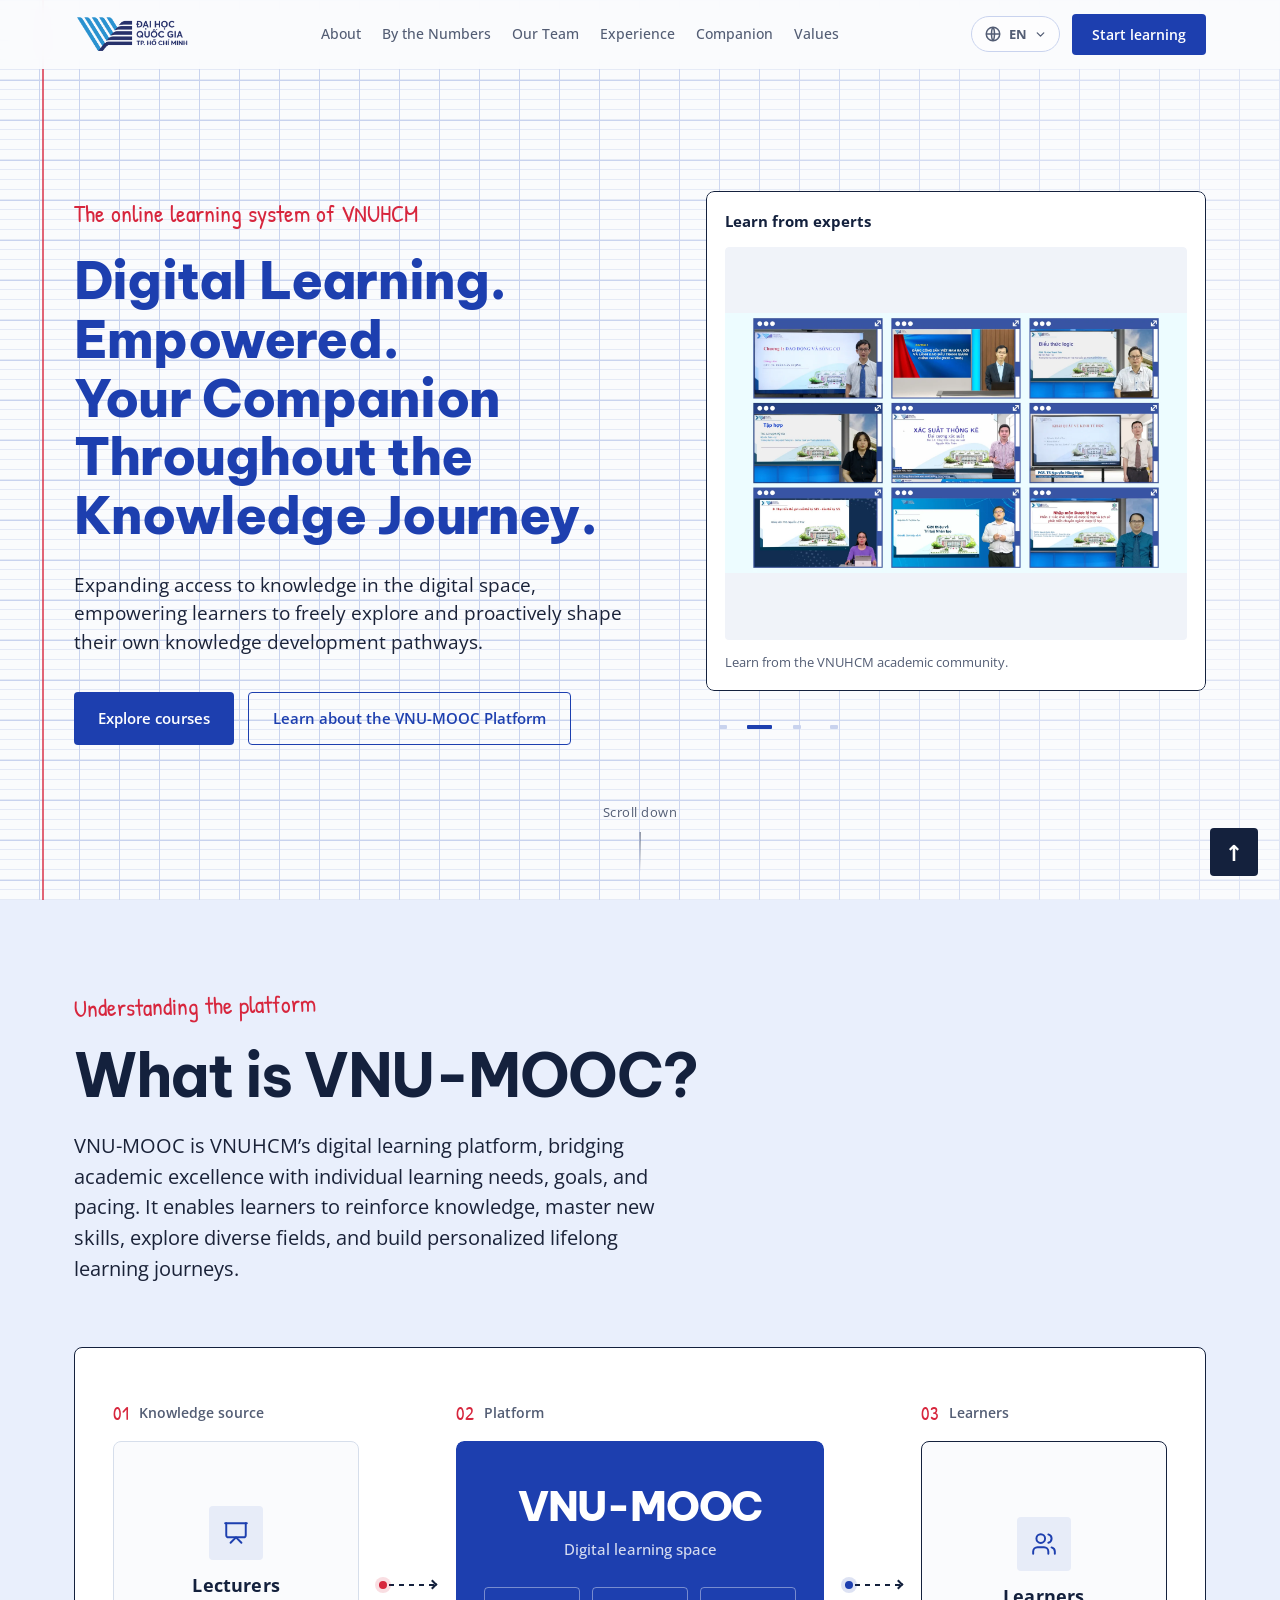
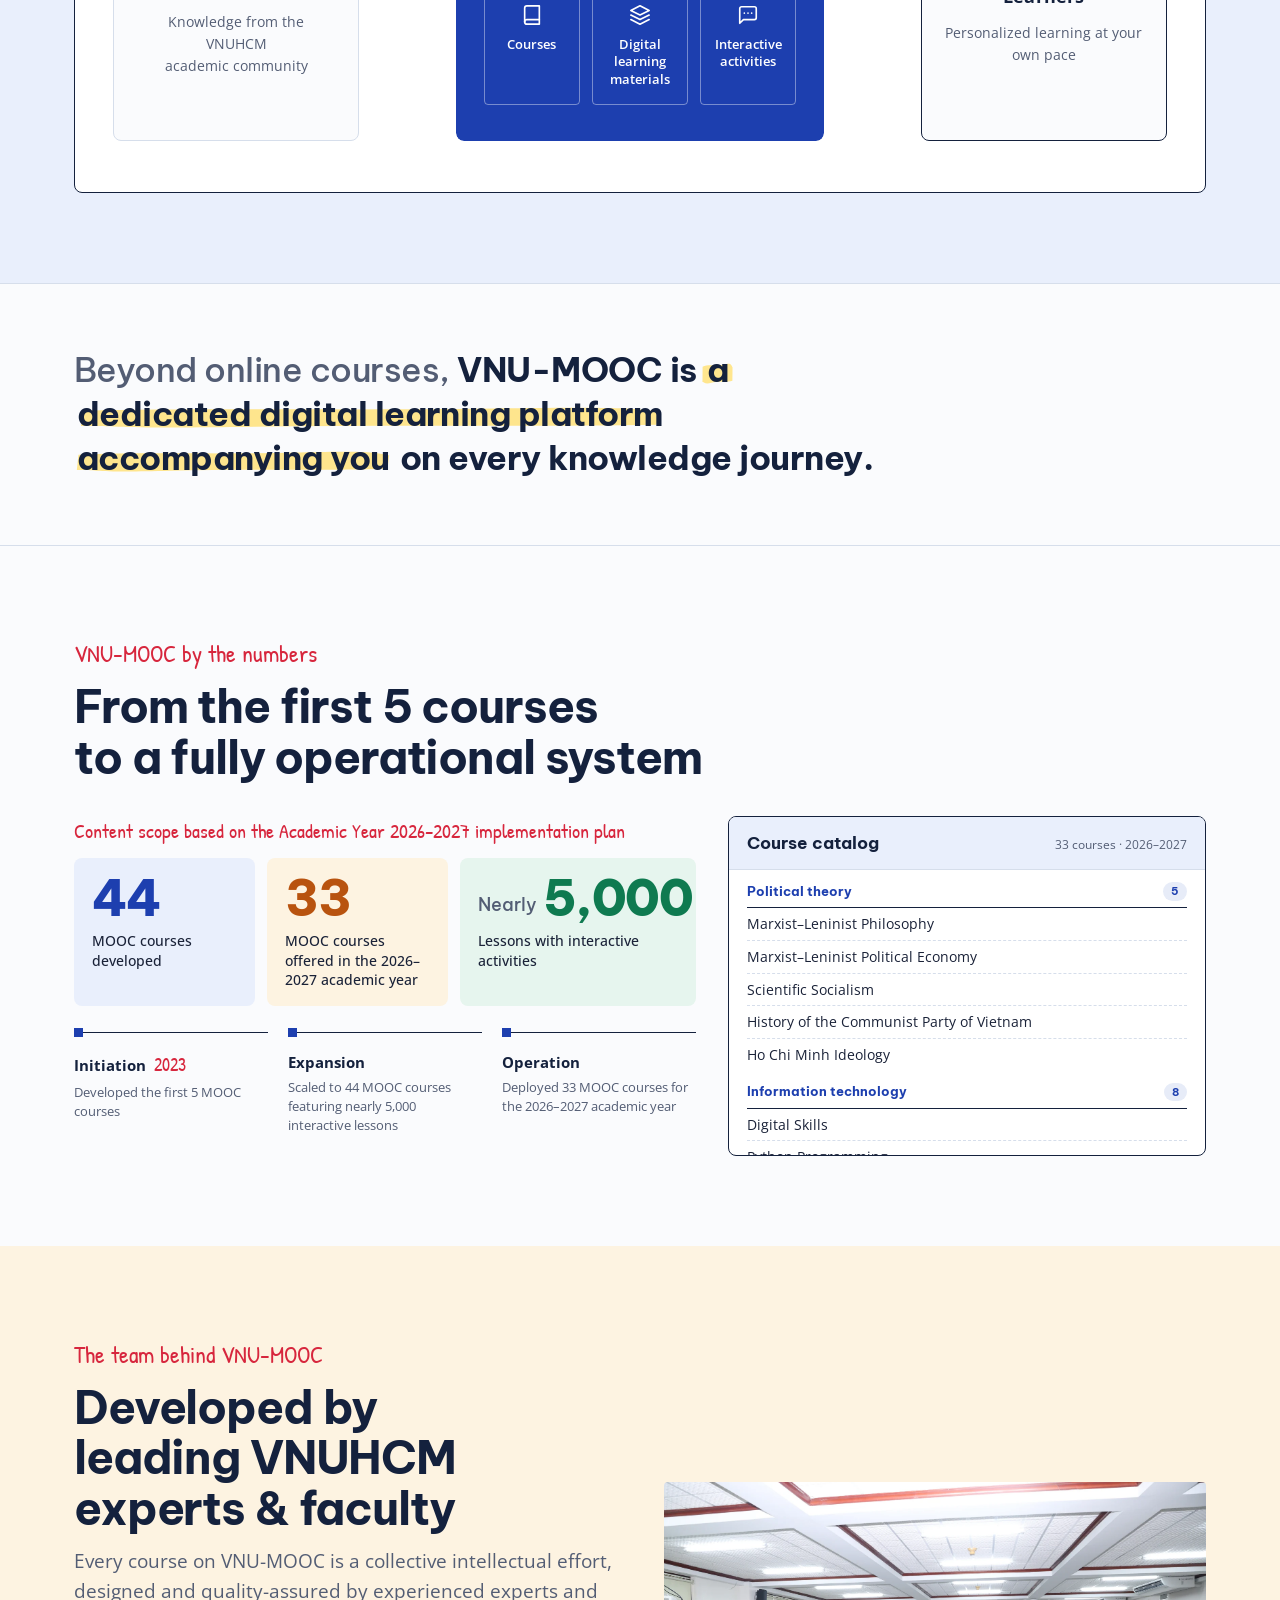
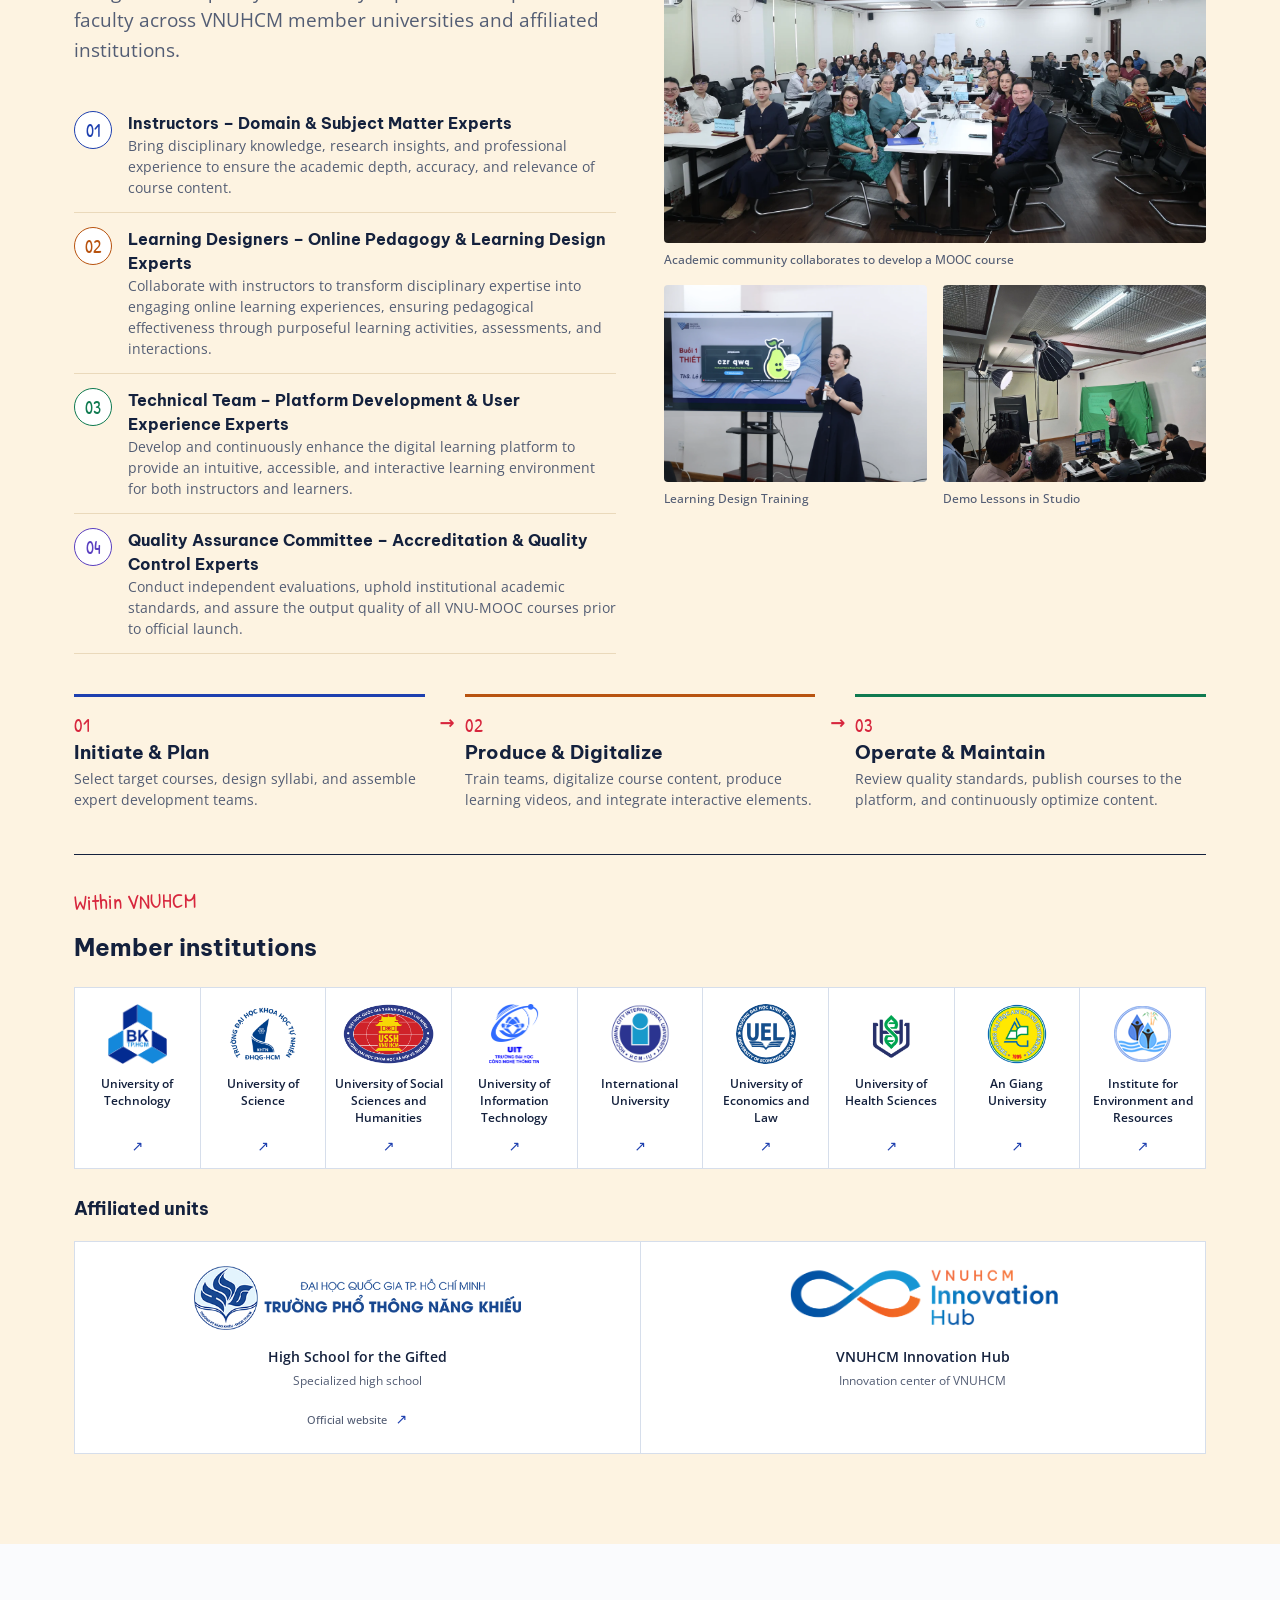
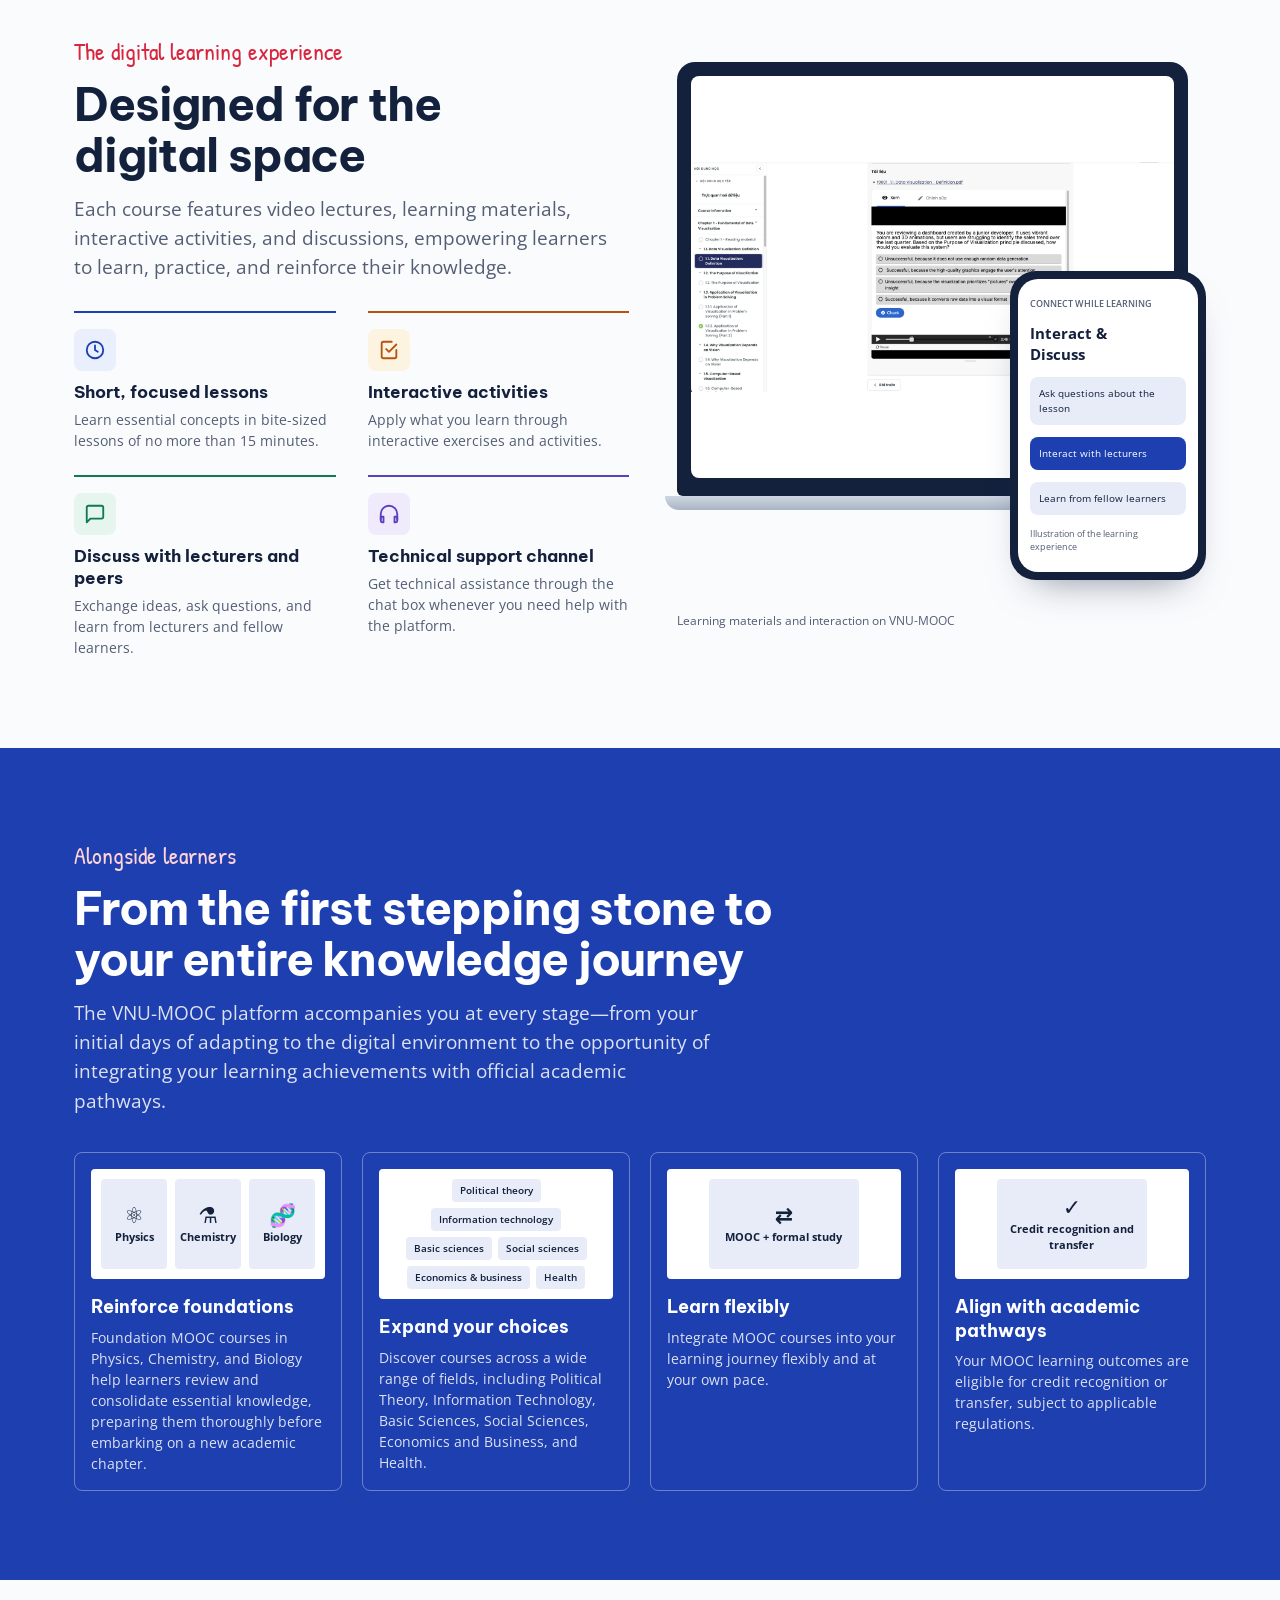
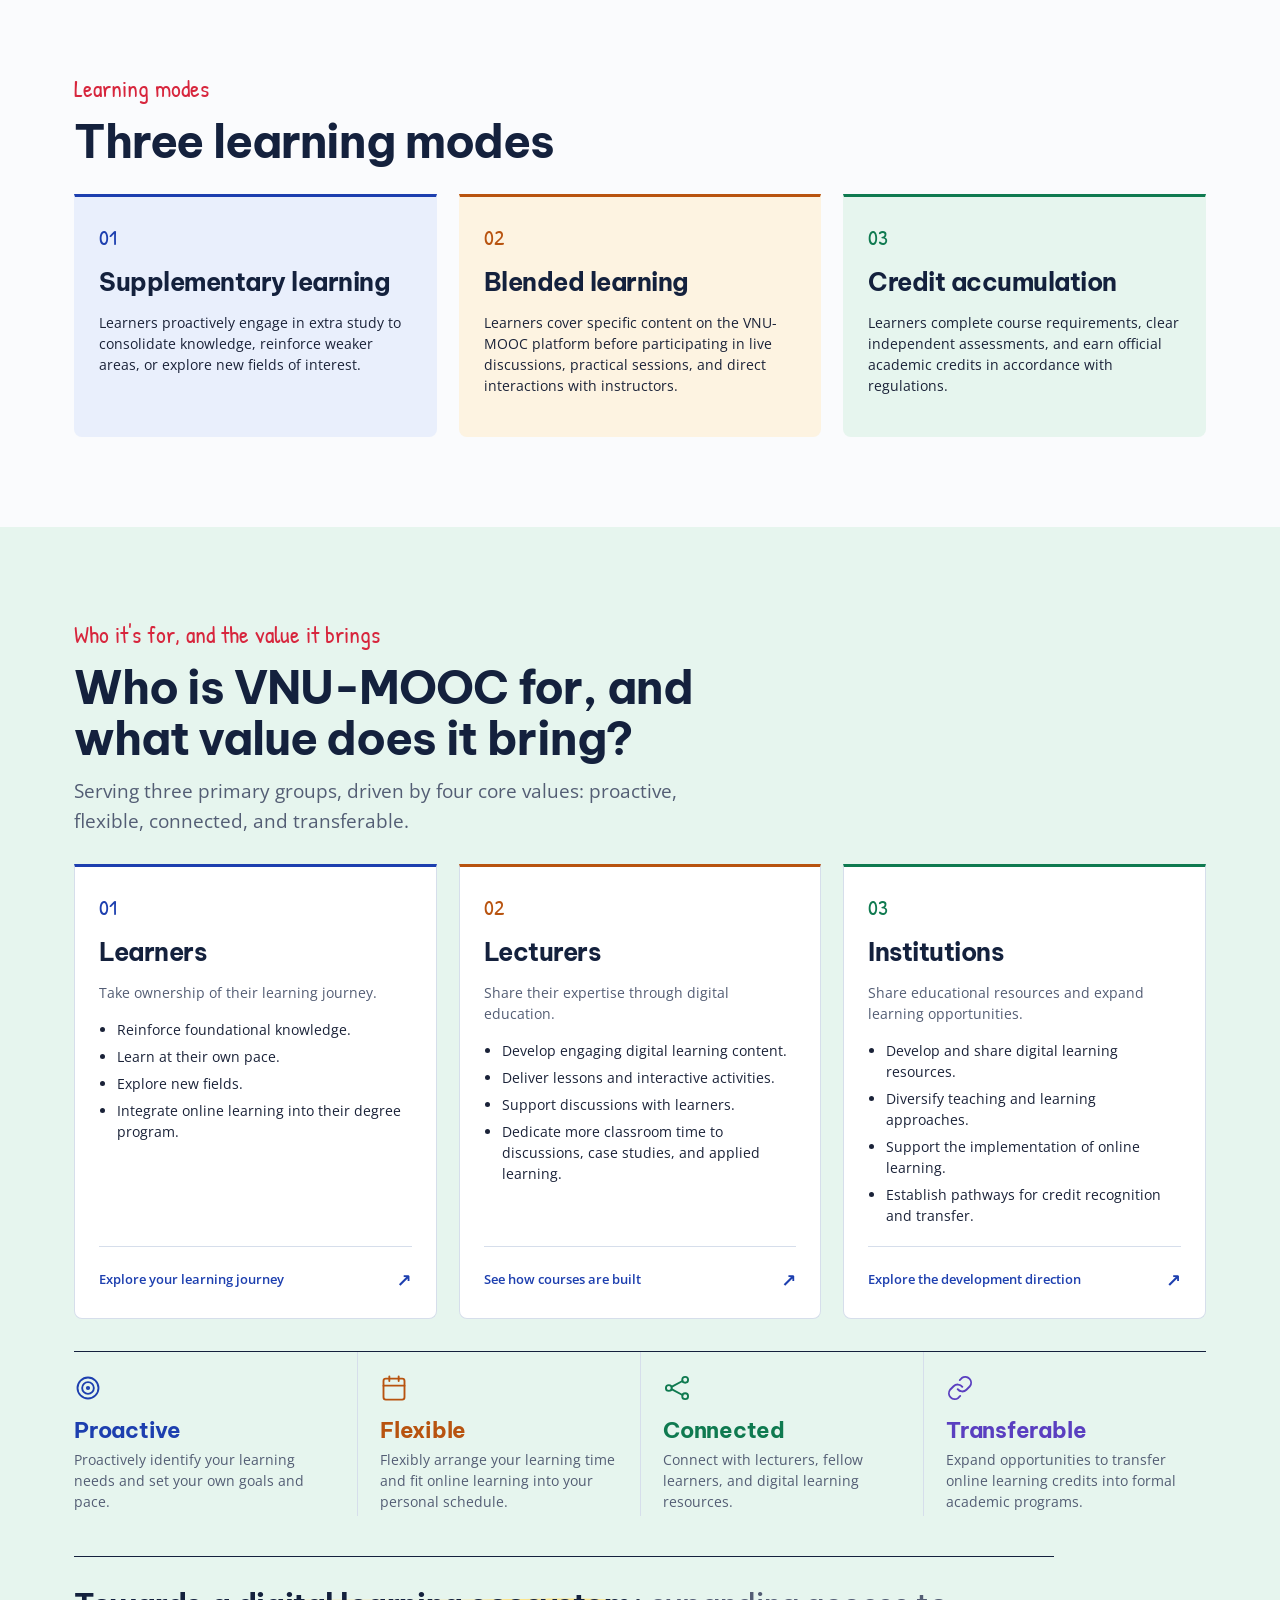
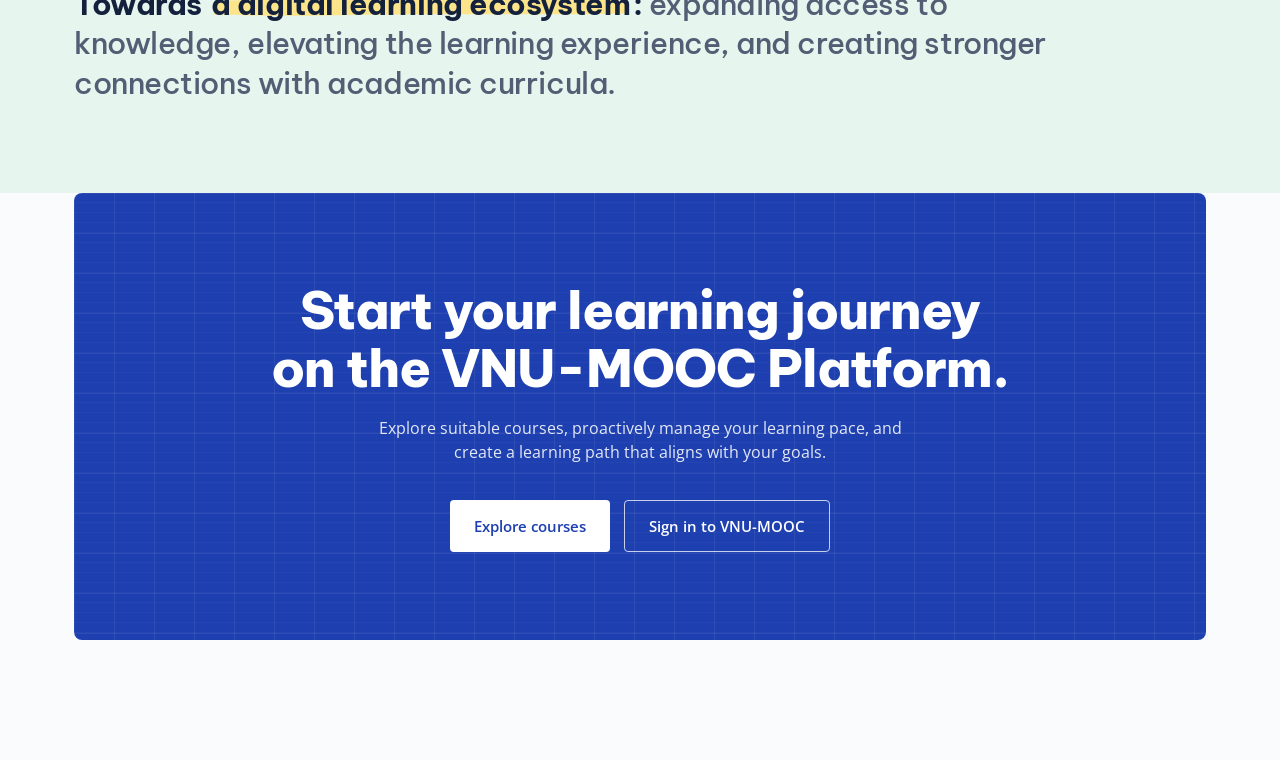
==== commit c53efe99: "Sửa trang giới thiệu theo góp ý "Chỉnh sửa giao diện VNU-MOOC" (27/10) - Chữ: "sinh viên" → "người h" ====
--- a/en/index.html
+++ b/en/index.html
@@ -3,8 +3,8 @@
 <head>
 <meta charset="UTF-8">
 <meta name="viewport" content="width=device-width, initial-scale=1.0">
-<title>About the VNU-MOOC System</title>
-<meta name="description" content="VNUHCM Online Learning System (VNU-MOOC) – a digital learning platform that supports students throughout their university journey.">
+<title>About VNU-MOOC</title>
+<meta name="description" content="The online learning system of VNUHCM (VNU-MOOC) – a digital learning platform accompanying learners throughout their knowledge journey.">
 <link rel="icon" type="image/png" href="../assets/about/logos/VNUHCM2.png">
 <link rel="preconnect" href="https://fonts.googleapis.com">
 <link rel="preconnect" href="https://fonts.gstatic.com" crossorigin>
@@ -288,11 +288,11 @@
   <div class="wrap">
     <a href="#dau-trang" class="logo" aria-label="VNU-MOOC — top of page"><img src="../assets/about/logos/VNUHCM.png" alt="Logo VNU-MOOC" width="6050" height="1986" loading="eager" decoding="async"></a>
     <nav class="nav-links" id="page-nav" aria-label="About page navigation">
-      <a href="#gioi-thieu">Overview</a>
-      <a href="#so-lieu">By the numbers</a>
-      <a href="#doi-ngu">Community</a>
+      <a href="#gioi-thieu">About</a>
+      <a href="#so-lieu">By the Numbers</a>
+      <a href="#doi-ngu">Our Team</a>
       <a href="#trai-nghiem">Experience</a>
-      <a href="#hanh-trinh">Journey</a>
+      <a href="#hanh-trinh">Companion</a>
       <a href="#gia-tri">Values</a>
     </nav>
     <div class="nav-actions"><details class="nav-lang"><summary aria-haspopup="true" aria-label="Language"><svg class="nav-lang__globe" viewBox="0 0 24 24" fill="none" stroke="currentColor" stroke-width="2"><circle cx="12" cy="12" r="9"/><path d="M3 12h18"/><path d="M12 3c2.6 3 2.6 15 0 18M12 3c-2.6 3-2.6 15 0 18"/></svg><span>EN</span><svg class="nav-lang__chev" viewBox="0 0 24 24" fill="none" stroke="currentColor" stroke-width="2.4" stroke-linecap="round" stroke-linejoin="round"><path d="M6 9l6 6 6-6"/></svg></summary><div class="nav-lang__pop"><a href="../index.html" class="">Tiếng Việt</a><a href="index.html" class="is-active" aria-current="true">English</a></div></details><a href="https://mooc.vnuhcm.edu.vn/clients/login" target="_blank" rel="noopener noreferrer" class="btn btn-primary">Start learning</a><button class="menu-toggle" type="button" aria-expanded="false" aria-controls="page-nav"><span aria-hidden="true">☰</span><span class="sr-only">Open menu</span></button></div>
@@ -306,24 +306,24 @@
     <div>
       <span class="eyebrow reveal">The online learning system of VNUHCM</span>
       <h1 class="reveal d1" id="hero-title">
-        <span>Digital learning.</span>
-        <span>More proactive.</span>
-        <span class="hl">Across your whole university journey.</span>
+        <span>Digital Learning.</span>
+        <span>Empowered.</span>
+        <span class="hl">Your Companion Throughout the Knowledge Journey.</span>
       </h1>
-      <p class="reveal d2">The online learning system of VNUHCM (the VNU-MOOC System) broadens learning opportunities in the digital space, helping students reinforce knowledge, explore new fields and proactively build their own learning path throughout university.</p>
+      <p class="reveal d2">Expanding access to knowledge in the digital space, empowering learners to freely explore and proactively shape their own knowledge development pathways.</p>
       <div class="hero-cta reveal d3">
         <button type="button" data-dialog="courses-dialog" class="btn btn-primary">Explore courses</button>
-        <a href="#gioi-thieu" class="btn btn-ghost">About the VNU-MOOC System</a>
+        <a href="#gioi-thieu" class="btn btn-ghost">Learn about the VNU-MOOC Platform</a>
       </div>
     </div>
 
 <div class="hero-visual reveal d2">
-    <div class="stage" role="region" aria-roledescription="image set" aria-label="The VNU-MOOC System experience">
-<div class="scene active" id="scene-0" role="group" aria-roledescription="image" aria-label="1 of 4: Foundational knowledge courses" aria-hidden="false"><div class="scene-tag">Foundational knowledge courses</div><div class="scene-body"><img src="../assets/about/foundation.webp" alt="Physics, Chemistry and Biology on the VNU-MOOC System" width="1600" height="900" class="" loading="eager" decoding="async"><p>Build the basics, ready for year one.</p></div></div>
-<div class="scene" id="scene-1" role="group" aria-roledescription="image" aria-label="2 of 4: Taught by lecturers" aria-hidden="true"><div class="scene-tag">Taught by lecturers</div><div class="scene-body"><img src="../assets/about/lectures.webp" alt="Lecturer lessons on the VNU-MOOC System" width="1600" height="900" class="" loading="eager" decoding="async"><p>Knowledge from the VNUHCM academic community.</p></div></div>
-<div class="scene" id="scene-2" role="group" aria-roledescription="image" aria-label="3 of 4: Interactive questions" aria-hidden="true"><div class="scene-tag">Interactive questions</div><div class="scene-body"><img src="../assets/about/interactive.webp" alt="Interactive questions and checks in lessons" width="1600" height="900" class="" loading="eager" decoding="async"><p>Learn, practise and self-check.</p></div></div>
-<div class="scene" id="scene-3" role="group" aria-roledescription="image" aria-label="4 of 4: Course page interface" aria-hidden="true"><div class="scene-tag">Course page interface</div><div class="scene-body"><img src="../assets/about/platform.webp" alt="Course list interface on the VNU-MOOC System" width="1600" height="1177" class="" loading="eager" decoding="async"><p>Freely choose the right learning content.</p></div></div>
-</div><div class="scene-controls"><div class="dots" aria-label="Choose image"><button type="button" class="scene-dot on" aria-label="View image 1: Foundational knowledge courses" aria-controls="scene-0" aria-pressed="true"><span></span></button><button type="button" class="scene-dot" aria-label="View image 2: Taught by lecturers" aria-controls="scene-1" aria-pressed="false"><span></span></button><button type="button" class="scene-dot" aria-label="View image 3: Interactive questions" aria-controls="scene-2" aria-pressed="false"><span></span></button><button type="button" class="scene-dot" aria-label="View image 4: Course page interface" aria-controls="scene-3" aria-pressed="false"><span></span></button></div></div></div>
+    <div class="stage" role="region" aria-roledescription="image set" aria-label="The VNU-MOOC experience">
+<div class="scene active" id="scene-0" role="group" aria-roledescription="image" aria-label="1 of 4: Foundational courses" aria-hidden="false"><div class="scene-tag">Foundational courses</div><div class="scene-body"><img src="../assets/about/foundation.webp" alt="Physics, Chemistry and Biology on VNU-MOOC" width="1600" height="900" class="" loading="eager" decoding="async"><p>Strengthening foundations, ready for a new journey.</p></div></div>
+<div class="scene" id="scene-1" role="group" aria-roledescription="image" aria-label="2 of 4: Learn from experts" aria-hidden="true"><div class="scene-tag">Learn from experts</div><div class="scene-body"><img src="../assets/about/lectures.webp" alt="Lecturer lessons on VNU-MOOC" width="1600" height="900" class="" loading="eager" decoding="async"><p>Learn from the VNUHCM academic community.</p></div></div>
+<div class="scene" id="scene-2" role="group" aria-roledescription="image" aria-label="3 of 4: Interactive questions" aria-hidden="true"><div class="scene-tag">Interactive questions</div><div class="scene-body"><img src="../assets/about/interactive.webp" alt="Interactive questions and checks in lessons" width="1600" height="900" class="" loading="eager" decoding="async"><p>Learn, practice, and self-assess.</p></div></div>
+<div class="scene" id="scene-3" role="group" aria-roledescription="image" aria-label="4 of 4: Course interface" aria-hidden="true"><div class="scene-tag">Course interface</div><div class="scene-body"><img src="../assets/about/platform.webp" alt="Course list interface on VNU-MOOC" width="1600" height="1177" class="" loading="eager" decoding="async"><p>Proactively select suitable courses.</p></div></div>
+</div><div class="scene-controls"><div class="dots" aria-label="Choose image"><button type="button" class="scene-dot on" aria-label="View image 1: Foundational courses" aria-controls="scene-0" aria-pressed="true"><span></span></button><button type="button" class="scene-dot" aria-label="View image 2: Learn from experts" aria-controls="scene-1" aria-pressed="false"><span></span></button><button type="button" class="scene-dot" aria-label="View image 3: Interactive questions" aria-controls="scene-2" aria-pressed="false"><span></span></button><button type="button" class="scene-dot" aria-label="View image 4: Course interface" aria-controls="scene-3" aria-pressed="false"><span></span></button></div></div></div>
   </div>
   <div class="scroll-hint">Scroll down<i></i></div>
 </section>
@@ -333,12 +333,11 @@
   <div class="wrap overview-layout">
     <div class="overview-copy vm-rise">
       <span class="eyebrow">Understanding the platform</span>
-      <h2 class="title" id="overview-title">What is the <span class="nw">VNU-MOOC</span> System?</h2>
-      <p class="lead">The VNU-MOOC System is the digital learning platform of VNUHCM, broadening learning opportunities in the digital space and accompanying students throughout their university journey.</p>
-      <p class="overview-note">A shared learning space connecting the knowledge of the VNUHCM academic community with each student's needs, goals and learning pace.</p>
-    </div>
-
-    <div class="vm-stage vm-rise-late" role="group" aria-label="Flow diagram: lecturers create knowledge, the VNU-MOOC System is the digital learning space, students learn according to their own needs and pace">
+      <h2 class="title" id="overview-title">What is <span class="nw">VNU-MOOC</span>?</h2>
+      <p class="lead">VNU-MOOC is VNUHCM’s digital learning platform, bridging academic excellence with individual learning needs, goals, and pacing. It enables learners to reinforce knowledge, master new skills, explore diverse fields, and build personalized lifelong learning journeys.</p>
+    </div>
+
+    <div class="vm-stage vm-rise-late" role="group" aria-label="Flow diagram: lecturers create knowledge, VNU-MOOC is the digital learning space, learners learn at their own pace">
       <div class="vm-grid" aria-hidden="true"></div>
       <div class="vm-orb vm-orb-a" aria-hidden="true"></div>
       <div class="vm-orb vm-orb-b" aria-hidden="true"></div>
@@ -351,7 +350,7 @@
               <svg aria-hidden="true" focusable="false" viewBox="0 0 24 24" fill="none" stroke="#ffb020" stroke-width="1.8" stroke-linecap="round" stroke-linejoin="round"><path d="M2 3h20"/><path d="M21 3v11a2 2 0 0 1-2 2H5a2 2 0 0 1-2-2V3"/><path d="m7 21 5-5 5 5"/></svg>
             </span>
             <span class="vm-card-title">Lecturers</span>
-            <span class="vm-card-desc">Knowledge from the VNUHCM academic community</span>
+            <span class="vm-card-desc">Knowledge from the VNUHCM <span class="nw">academic community</span></span>
           </div>
         </div>
 
@@ -372,7 +371,6 @@
               <div class="vm-core-brand">
                 <span class="vm-pulse vm-pulse-gold" aria-hidden="true"></span>
                 <span class="vm-pulse vm-pulse-blue" aria-hidden="true"></span>
-                <small class="vm-core-kicker">System</small>
                 <span class="vm-core-title">VNU-MOOC</span>
                 <small class="vm-core-sub">Digital learning space</small>
               </div>
@@ -383,7 +381,7 @@
                 </div>
                 <div class="vm-chip">
                   <svg aria-hidden="true" focusable="false" viewBox="0 0 24 24" fill="none" stroke="#ffb020" stroke-width="1.8" stroke-linecap="round" stroke-linejoin="round"><path d="M12 2 2 7l10 5 10-5-10-5z"/><path d="m2 17 10 5 10-5"/><path d="m2 12 10 5 10-5"/></svg>
-                  <span>Digital materials</span>
+                  <span>Digital learning materials</span>
                 </div>
                 <div class="vm-chip">
                   <svg aria-hidden="true" focusable="false" viewBox="0 0 24 24" fill="none" stroke="#ffb020" stroke-width="1.8" stroke-linecap="round" stroke-linejoin="round"><path d="M21 15a2 2 0 0 1-2 2H7l-4 4V5a2 2 0 0 1 2-2h14a2 2 0 0 1 2 2z"/><path d="M8 10h.01M12 10h.01M16 10h.01"/></svg>
@@ -410,8 +408,8 @@
             <span class="vm-icon-box vm-icon-box-learner">
               <svg aria-hidden="true" focusable="false" viewBox="0 0 24 24" fill="none" stroke="#ffd98a" stroke-width="1.8" stroke-linecap="round" stroke-linejoin="round"><path d="M16 21v-2a4 4 0 0 0-4-4H6a4 4 0 0 0-4 4v2"/><circle cx="9" cy="7" r="4"/><path d="M22 21v-2a4 4 0 0 0-3-3.87"/><path d="M16 3.13a4 4 0 0 1 0 7.75"/></svg>
             </span>
-            <span class="vm-card-title">Students</span>
-            <span class="vm-card-desc">Learning according to their own needs and suitable pace</span>
+            <span class="vm-card-title">Learners</span>
+            <span class="vm-card-desc">Personalized learning at your own pace</span>
           </div>
         </div>
       </div>
@@ -420,9 +418,9 @@
 </section>
 
 <!-- Thông điệp xuyên suốt -->
-<section class="manifesto" aria-label="VNU-MOOC System positioning">
-  <div class="wrap">
-    <p class="reveal"><em>The VNU-MOOC System does not only offer online courses;</em> it is <strong>a digital learning platform that accompanies students</strong> from the first year throughout their university journey.</p>
+<section class="manifesto" aria-label="VNU-MOOC positioning">
+  <div class="wrap">
+    <p class="reveal"><em>Beyond online courses,</em> VNU-MOOC is <strong>a dedicated digital learning platform accompanying you</strong> on every knowledge journey.</p>
   </div>
 </section>
 
@@ -431,37 +429,43 @@
   <div class="wrap">
     <div class="numbers-head">
       <div>
-        <span class="eyebrow reveal">The VNU-MOOC System in numbers</span>
+        <span class="eyebrow reveal">VNU-MOOC by the numbers</span>
         <h2 class="title reveal d1">From the first 5 courses<br>to a fully operational system</h2>
       </div>
     </div>
 
-    <p class="data-context reveal">Content scale per the 2026–2027 rollout plan</p>
-    <div class="stats">
-      <div class="stat reveal d1">
-        <div class="num" data-count="44">44</div>
-        <p>MOOC courses built</p>
-      </div>
-      <div class="stat reveal d2">
-        <div class="num" data-count="33">33</div>
-        <p>MOOC courses offered in 2026–2027</p>
-      </div>
-      <div class="stat reveal d3">
-        <div class="num"><small>Nearly</small><span data-count="5000" data-format="vi">5.000</span></div>
-        <p>Lessons with interactive activities</p>
-      </div>
-    </div>
-
-    <ol class="development-story reveal" aria-label="Development journey"><li><strong>Start</strong><span>The first 5 courses</span></li><li><strong>Build</strong><span>44 MOOC courses</span></li><li><strong>Expand</strong><span>Nearly 5,000 lessons with interactive activities</span></li><li><strong>Operate</strong><span>33 MOOC courses offered in the 2026–2027 academic year</span></li></ol>
-    <div class="milestones reveal">
-      <div class="milestone">
-        <div class="yr">2023</div>
-        <p>System and first 5 MOOC courses begin development</p>
-        <span class="arrow">→</span>
-      </div>
-      <div class="milestone">
-        <div class="yr">2026–2027</div>
-        <p>The system officially goes live</p>
+    <div class="numbers-grid">
+      <div class="numbers-main">
+        <p class="data-context reveal">Content scope based on the Academic Year 2026–2027 implementation plan</p>
+        <div class="stats">
+          <div class="stat reveal d1">
+            <div class="num" data-count="44">44</div>
+            <p>MOOC courses developed</p>
+          </div>
+          <div class="stat reveal d2">
+            <div class="num" data-count="33">33</div>
+            <p>MOOC courses offered in the 2026–2027 academic year</p>
+          </div>
+          <div class="stat reveal d3">
+            <div class="num"><small>Nearly</small><span data-count="5000" data-format="en">5,000</span></div>
+            <p>Lessons with interactive activities</p>
+          </div>
+        </div>
+        <ol class="development-story reveal" aria-label="Development journey"><li><strong>Initiation <em>2023</em></strong><span>Developed the first 5 MOOC courses</span></li><li><strong>Expansion</strong><span>Scaled to 44 MOOC courses featuring nearly 5,000 interactive lessons</span></li><li><strong>Operation</strong><span>Deployed 33 MOOC courses for the 2026–2027 academic year</span></li></ol>
+      </div>
+
+      <div class="catalog-cell reveal">
+        <div class="catalog">
+          <div class="catalog-head"><h3 id="catalog-title">Course catalog</h3><span>33 courses · 2026–2027</span></div>
+          <div class="catalog-scroll" role="region" aria-labelledby="catalog-title" tabindex="0">
+            <div class="catalog-group"><h4>Political theory <span>5</span></h4><ul><li>Marxist–Leninist Philosophy</li><li>Marxist–Leninist Political Economy</li><li>Scientific Socialism</li><li>History of the Communist Party of Vietnam</li><li>Ho Chi Minh Ideology</li></ul></div>
+            <div class="catalog-group"><h4>Information technology <span>8</span></h4><ul><li>Digital Skills</li><li>Python Programming</li><li>Object-Oriented Programming</li><li>Computer Architecture</li><li>Introduction to Artificial Intelligence</li><li>Introduction to Data Science</li><li>Data Analysis with Python</li><li>Data Visualization</li></ul></div>
+            <div class="catalog-group"><h4>Basic sciences <span>7</span></h4><ul><li>General Physics</li><li>General Chemistry</li><li>General Biology</li><li>Calculus</li><li>Linear Algebra</li><li>Probability and Statistics</li><li>Discrete Mathematics</li></ul></div>
+            <div class="catalog-group"><h4>Social sciences <span>2</span></h4><ul><li>Psychology</li><li>Introduction to Law</li></ul></div>
+            <div class="catalog-group"><h4>Economics &amp; business <span>6</span></h4><ul><li>Microeconomics</li><li>Macroeconomics</li><li>Principles of Management</li><li>Principles of Accounting</li><li>Principles of Financial Markets</li><li>Business Statistics</li></ul></div>
+            <div class="catalog-group"><h4>Health <span>5</span></h4><ul><li>The Human Body</li><li>Cell and Molecular Biology</li><li>The Digestive System</li><li>The Reproductive System, Pregnancy and Childbirth</li><li>Pharmacology 1</li></ul></div>
+          </div>
+        </div>
       </div>
     </div>
   </div>
@@ -472,23 +476,24 @@
   <div class="wrap">
     <div class="community-grid">
       <div>
-        <span class="eyebrow reveal">The team behind the VNU-MOOC System</span>
-        <h2 class="title reveal d1">Built by VNUHCM experts and lecturers</h2>
-        <p class="lead reveal d2">Courses on the VNU-MOOC System are built by experts and lecturers from VNUHCM member universities and affiliated units.</p>
-<div class="process">
- <div class="step reveal"><span class="n">01</span><div><h3>Prepare academic content</h3><p>Lecturers and learning design experts build the academic content and design the lessons.</p></div></div>
- <div class="step reveal"><span class="n">02</span><div><h3>Receive training and coaching in online learning design</h3><p>Academic teams are trained in online lesson design, content development and lesson recording suited to the digital learning environment.</p></div></div>
- <div class="step reveal"><span class="n">03</span><div><h3>Review before publishing</h3><p>Academic content, lesson design and assessment activities are reviewed before being published on the system.</p></div></div>
+        <span class="eyebrow reveal">The team behind VNU-MOOC</span>
+        <h2 class="title reveal d1">Developed by leading VNUHCM experts &amp; faculty</h2>
+        <p class="lead reveal d2">Every course on VNU-MOOC is a collective intellectual effort, designed and quality-assured by experienced experts and faculty across VNUHCM member universities and affiliated institutions.</p>
+<div class="process team-roles" role="list">
+ <div class="step reveal" role="listitem"><span class="n">01</span><div><h3>Instructors – Domain &amp; Subject Matter Experts</h3><p>Bring disciplinary knowledge, research insights, and professional experience to ensure the academic depth, accuracy, and relevance of course content.</p></div></div>
+ <div class="step reveal" role="listitem"><span class="n">02</span><div><h3>Learning Designers – Online Pedagogy &amp; Learning Design Experts</h3><p>Collaborate with instructors to transform disciplinary expertise into engaging online learning experiences, ensuring pedagogical effectiveness through purposeful learning activities, assessments, and interactions.</p></div></div>
+ <div class="step reveal" role="listitem"><span class="n">03</span><div><h3>Technical Team – Platform Development &amp; User Experience Experts</h3><p>Develop and continuously enhance the digital learning platform to provide an intuitive, accessible, and interactive learning environment for both instructors and learners.</p></div></div>
+ <div class="step reveal" role="listitem"><span class="n">04</span><div><h3>Quality Assurance Committee – Accreditation &amp; Quality Control Experts</h3><p>Conduct independent evaluations, uphold institutional academic standards, and assure the output quality of all VNU-MOOC courses prior to official launch.</p></div></div>
 </div>
       </div>
-<div class="academic-gallery reveal"><figure class="gallery-main"><img src="../assets/about/faculty.webp" alt="Lecturers and experts in training to build MOOC courses" width="1600" height="1067" class="" loading="lazy" decoding="async"><figcaption>An academic community building MOOC courses together</figcaption></figure><figure><img src="../assets/about/workshop.webp" alt="Training in online lesson design" width="1600" height="1067" class="" loading="lazy" decoding="async"><figcaption>Learning Design Training</figcaption></figure><figure><img src="../assets/about/studio.webp" alt="The team recording lessons in the studio" width="1600" height="1200" class="" loading="lazy" decoding="async"><figcaption>Demo Lessons in Studio</figcaption></figure></div>
-    </div>
-
-<ol class="production-flow reveal" aria-label="From expertise to learning experience" tabindex="0"><li>Experts and lecturers build courses together</li><li>Build content</li><li>Design digital lessons</li><li>Quality review</li><li>Publish on the VNU-MOOC System</li><li>Students learn</li><li>Continuously review and improve course quality</li></ol><div class="logo-strip member-directory" id="cac-don-vi" aria-labelledby="members-title">
- <div class="member-heading"><div><span class="eyebrow">Within the VNUHCM system</span><h3 id="members-title">Member universities</h3></div><p>Connect with each university via its official website.</p></div>
- <ul class="member-grid"><li><a class="member-card" href="https://hcmut.edu.vn/" target="_blank" rel="noopener noreferrer"><span class="member-logo"><img src="../assets/about/logos/hcmut.png" width="256" height="258" alt="" loading="lazy" decoding="async"></span><span class="member-name">University of Technology</span><span class="member-visit">Official website <span aria-hidden="true">↗</span><span class="sr-only"> (opens in new tab)</span></span></a></li><li><a class="member-card" href="https://hcmus.edu.vn/" target="_blank" rel="noopener noreferrer"><span class="member-logo"><img src="../assets/about/logos/hcmus.png" width="488" height="400" alt="" loading="lazy" decoding="async"></span><span class="member-name">University of Science</span><span class="member-visit">Official website <span aria-hidden="true">↗</span><span class="sr-only"> (opens in new tab)</span></span></a></li><li><a class="member-card" href="https://hcmussh.edu.vn/" target="_blank" rel="noopener noreferrer"><span class="member-logo"><img src="../assets/about/logos/ussh.png" width="340" height="224" alt="" loading="lazy" decoding="async"></span><span class="member-name">University of Social Sciences and Humanities</span><span class="member-visit">Official website <span aria-hidden="true">↗</span><span class="sr-only"> (opens in new tab)</span></span></a></li><li><a class="member-card" href="https://www.uit.edu.vn/" target="_blank" rel="noopener noreferrer"><span class="member-logo"><img src="../assets/about/logos/uit.png" width="402" height="480" alt="" loading="lazy" decoding="async"></span><span class="member-name">University of Information Technology</span><span class="member-visit">Official website <span aria-hidden="true">↗</span><span class="sr-only"> (opens in new tab)</span></span></a></li><li><a class="member-card" href="https://hcmiu.edu.vn/" target="_blank" rel="noopener noreferrer"><span class="member-logo"><img src="../assets/about/logos/iu.png" width="300" height="300" alt="" loading="lazy" decoding="async"></span><span class="member-name">International University</span><span class="member-visit">Official website <span aria-hidden="true">↗</span><span class="sr-only"> (opens in new tab)</span></span></a></li><li><a class="member-card" href="https://uel.edu.vn/" target="_blank" rel="noopener noreferrer"><span class="member-logo"><img src="../assets/about/logos/uel.svg" width="320" height="320" alt="" loading="lazy" decoding="async"></span><span class="member-name">University of Economics and Law</span><span class="member-visit">Official website <span aria-hidden="true">↗</span><span class="sr-only"> (opens in new tab)</span></span></a></li><li><a class="member-card" href="https://www.uhsvnu.edu.vn/" target="_blank" rel="noopener noreferrer"><span class="member-logo"><img src="../assets/about/logos/uhs.png" width="359" height="400" alt="" loading="lazy" decoding="async"></span><span class="member-name">University of Health Sciences</span><span class="member-visit">Official website <span aria-hidden="true">↗</span><span class="sr-only"> (opens in new tab)</span></span></a></li><li><a class="member-card" href="https://www.agu.edu.vn/" target="_blank" rel="noopener noreferrer"><span class="member-logo"><img src="../assets/about/logos/agu.png" width="400" height="400" alt="" loading="lazy" decoding="async"></span><span class="member-name">An Giang University</span><span class="member-visit">Official website <span aria-hidden="true">↗</span><span class="sr-only"> (opens in new tab)</span></span></a></li></ul>
- <div class="member-heading member-heading-secondary"><h3>Other member and affiliated units</h3></div>
- <ul class="member-grid member-grid-other"><li><a class="member-card" href="https://www.hcmier.edu.vn/" target="_blank" rel="noopener noreferrer"><span class="institute-category">Member institution</span><span class="member-logo"><img src="../assets/about/logos/ier.svg" width="310" height="60" alt="" loading="lazy" decoding="async"></span><span class="member-name">Institute for Environment and Resources</span><span class="member-kind">Environmental research and postgraduate training</span><span class="member-visit">Official website <span aria-hidden="true">↗</span><span class="sr-only"> (opens in new tab)</span></span></a></li><li><a class="member-card" href="https://ptnk.edu.vn/" target="_blank" rel="noopener noreferrer"><span class="institute-category">Affiliated unit</span><span class="member-logo"><img src="../assets/about/logos/ptnk.png" width="500" height="98" alt="" loading="lazy" decoding="async"></span><span class="member-name">High School for the Gifted</span><span class="member-kind">Specialized high school</span><span class="member-visit">Official website <span aria-hidden="true">↗</span><span class="sr-only"> (opens in new tab)</span></span></a></li></ul>
+<div class="academic-gallery reveal"><figure class="gallery-main"><img src="../assets/about/faculty.webp" alt="Lecturers and experts in training to build MOOC courses" width="1600" height="1067" class="" loading="lazy" decoding="async"><figcaption>Academic community collaborates to develop a MOOC course</figcaption></figure><figure><img src="../assets/about/workshop.webp" alt="Training in online lesson design" width="1600" height="1067" class="" loading="lazy" decoding="async"><figcaption>Learning Design Training</figcaption></figure><figure><img src="../assets/about/studio.webp" alt="The team recording lessons in the studio" width="1600" height="1200" class="" loading="lazy" decoding="async"><figcaption>Demo Lessons in Studio</figcaption></figure></div>
+    </div>
+
+<ol class="build-flow reveal" aria-label="How a MOOC course is built"><li><span class="bf-n">01</span><h3>Initiate &amp; Plan</h3><p>Select target courses, design syllabi, and assemble expert development teams.</p></li><li><span class="bf-n">02</span><h3>Produce &amp; Digitalize</h3><p>Train teams, digitalize course content, produce learning videos, and integrate interactive elements.</p></li><li><span class="bf-n">03</span><h3>Operate &amp; Maintain</h3><p>Review quality standards, publish courses to the platform, and continuously optimize content.</p></li></ol><div class="logo-strip member-directory" id="cac-don-vi" aria-labelledby="members-title">
+ <div class="member-heading"><div><span class="eyebrow">Within VNUHCM</span><h3 id="members-title">Member institutions</h3></div></div>
+ <ul class="member-grid member-grid-main"><li><a class="member-card" href="https://hcmut.edu.vn/" target="_blank" rel="noopener noreferrer"><span class="member-logo"><img src="../assets/about/logos/hcmut.png" width="256" height="258" alt="" loading="lazy" decoding="async"></span><span class="member-name">University of Technology</span><span class="member-visit">Official website <span aria-hidden="true">↗</span><span class="sr-only"> (opens in new tab)</span></span></a></li><li><a class="member-card" href="https://hcmus.edu.vn/" target="_blank" rel="noopener noreferrer"><span class="member-logo"><img src="../assets/about/logos/hcmus.png" width="488" height="400" alt="" loading="lazy" decoding="async"></span><span class="member-name">University of Science</span><span class="member-visit">Official website <span aria-hidden="true">↗</span><span class="sr-only"> (opens in new tab)</span></span></a></li><li><a class="member-card" href="https://hcmussh.edu.vn/" target="_blank" rel="noopener noreferrer"><span class="member-logo"><img src="../assets/about/logos/ussh.png" width="340" height="224" alt="" loading="lazy" decoding="async"></span><span class="member-name">University of Social Sciences and Humanities</span><span class="member-visit">Official website <span aria-hidden="true">↗</span><span class="sr-only"> (opens in new tab)</span></span></a></li><li><a class="member-card" href="https://www.uit.edu.vn/" target="_blank" rel="noopener noreferrer"><span class="member-logo"><img src="../assets/about/logos/uit.png" width="402" height="480" alt="" loading="lazy" decoding="async"></span><span class="member-name">University of Information Technology</span><span class="member-visit">Official website <span aria-hidden="true">↗</span><span class="sr-only"> (opens in new tab)</span></span></a></li><li><a class="member-card" href="https://hcmiu.edu.vn/" target="_blank" rel="noopener noreferrer"><span class="member-logo"><img src="../assets/about/logos/iu.png" width="300" height="300" alt="" loading="lazy" decoding="async"></span><span class="member-name">International University</span><span class="member-visit">Official website <span aria-hidden="true">↗</span><span class="sr-only"> (opens in new tab)</span></span></a></li><li><a class="member-card" href="https://uel.edu.vn/" target="_blank" rel="noopener noreferrer"><span class="member-logo"><img src="../assets/about/logos/uel.svg" width="320" height="320" alt="" loading="lazy" decoding="async"></span><span class="member-name">University of Economics and Law</span><span class="member-visit">Official website <span aria-hidden="true">↗</span><span class="sr-only"> (opens in new tab)</span></span></a></li><li><a class="member-card" href="https://www.uhsvnu.edu.vn/" target="_blank" rel="noopener noreferrer"><span class="member-logo"><img src="../assets/about/logos/uhs.png" width="359" height="400" alt="" loading="lazy" decoding="async"></span><span class="member-name">University of Health Sciences</span><span class="member-visit">Official website <span aria-hidden="true">↗</span><span class="sr-only"> (opens in new tab)</span></span></a></li><li><a class="member-card" href="https://www.agu.edu.vn/" target="_blank" rel="noopener noreferrer"><span class="member-logo"><img src="../assets/about/logos/agu.png" width="400" height="400" alt="" loading="lazy" decoding="async"></span><span class="member-name">An Giang University</span><span class="member-visit">Official website <span aria-hidden="true">↗</span><span class="sr-only"> (opens in new tab)</span></span></a></li><li><a class="member-card" href="https://www.hcmier.edu.vn/" target="_blank" rel="noopener noreferrer"><span class="member-logo"><img src="../assets/about/logos/ier-mark.svg" width="62" height="60" alt="" loading="lazy" decoding="async"></span><span class="member-name">Institute for Environment and Resources</span><span class="member-visit">Official website <span aria-hidden="true">↗</span><span class="sr-only"> (opens in new tab)</span></span></a></li></ul>
+ <div class="member-heading member-heading-secondary"><h3>Affiliated units</h3></div>
+ <ul class="member-grid member-grid-other"><li><a class="member-card" href="https://ptnk.edu.vn/" target="_blank" rel="noopener noreferrer"><span class="member-logo"><img src="../assets/about/logos/ptnk.png" width="500" height="98" alt="" loading="lazy" decoding="async"></span><span class="member-name">High School for the Gifted</span><span class="member-kind">Specialized high school</span><span class="member-visit">Official website <span aria-hidden="true">↗</span><span class="sr-only"> (opens in new tab)</span></span></a></li><li><div class="member-card"><span class="member-logo"><img src="../assets/about/logos/vih.svg" width="640" height="145" alt="" loading="lazy" decoding="async"></span><span class="member-name">VNUHCM Innovation Hub</span><span class="member-kind">Innovation center of VNUHCM</span></div></li></ul>
 </div>
   </div>
 </section>
@@ -499,7 +504,7 @@
     <div>
       <span class="eyebrow reveal">The digital learning experience</span>
       <h2 class="title reveal d1">Designed for the digital space</h2>
-      <p class="lead reveal d2">Each course combines lecture videos, learning materials, interactive activities and discussion, helping students learn, practise and reinforce their knowledge.</p>
+      <p class="lead reveal d2">Each course features video lectures, learning materials, interactive activities, and discussions, empowering learners to learn, practice, and reinforce their knowledge.</p>
       <div class="features">
         <div class="feat reveal d1">
           <div class="ic"><svg aria-hidden="true" focusable="false" viewBox="0 0 24 24" fill="none" stroke="currentColor" stroke-width="2" stroke-linecap="round" stroke-linejoin="round"><circle cx="12" cy="12" r="9"/><path d="M12 7v5l3 2"/></svg></div>
@@ -525,9 +530,9 @@
     </div>
 
 <figure class="devices reveal">
- <div class="laptop"><div class="screen real-screen"><img src="../assets/about/learning.webp" alt="Lesson interface with course content and interactive questions on the VNU-MOOC System" width="1600" height="762" class="" loading="lazy" decoding="async"></div></div><div class="laptop-base"></div>
- <div class="phone" aria-hidden="true"><div class="phone-screen"><span class="phone-label">Connected while learning</span><strong>Discuss &amp;<br>and share</strong><div class="discussion-item">Ask about the lesson</div><div class="discussion-item discussion-blue">Talk with lecturers</div><div class="discussion-item">Learn from peers</div><small>Experience illustration</small></div></div>
- <figcaption>Learning materials and interaction on the VNU-MOOC System</figcaption>
+ <div class="laptop"><div class="screen real-screen"><img src="../assets/about/learning.webp" alt="Lesson interface with course content and interactive questions on VNU-MOOC" width="1600" height="762" class="" loading="lazy" decoding="async"></div></div><div class="laptop-base"></div>
+ <div class="phone" aria-hidden="true"><div class="phone-screen"><span class="phone-label">Connect while learning</span><strong>Interact &amp;<br>Discuss</strong><div class="discussion-item">Ask questions about the lesson</div><div class="discussion-item discussion-blue">Interact with lecturers</div><div class="discussion-item">Learn from fellow learners</div><small>Illustration of the learning experience</small></div></div>
+ <figcaption>Learning materials and interaction on VNU-MOOC</figcaption>
 </figure>
   </div>
 </section>
@@ -535,45 +540,36 @@
 <!-- 05 JOURNEY -->
 <section class="journey" id="hanh-trinh">
   <div class="wrap">
-    <span class="eyebrow reveal">Alongside students</span>
-    <h2 class="title reveal d1">From year one throughout university</h2>
-    <p class="lead reveal d2">The VNU-MOOC System is present at every stage — from the first days of university to linking learning outcomes with the training path.</p>
-
-    <div class="timeline" id="timeline">
-      <div class="track"></div>
-      <div class="tstep reveal" id="tan-sinh-vien">
-        <div class="tdot">1</div>
+    <span class="eyebrow reveal">Alongside learners</span>
+    <h2 class="title reveal d1">From the first stepping stone to your entire knowledge journey</h2>
+    <p class="lead reveal d2">The VNU-MOOC platform accompanies you at every stage—from your initial days of adapting to the digital environment to the opportunity of integrating your learning achievements with official academic pathways.</p>
+
+    <div class="journey-grid">
+      <div class="tstep reveal">
         <div class="tcard">
           <div class="tthumb s1"><div class="subj"><big>⚛</big>Physics</div><div class="subj"><big>⚗</big>Chemistry</div><div class="subj"><big>🧬</big>Biology</div></div>
-          <small>Step 1</small>
-          <h3>Strengthen Your Foundations</h3>
-          <p>Three MOOCs in Physics, Chemistry, and Biology help incoming students prepare for their first year at university.</p>
+          <h3>Reinforce foundations</h3>
+          <p>Foundation MOOC courses in Physics, Chemistry, and Biology help learners review and consolidate essential knowledge, preparing them thoroughly before embarking on a new academic chapter.</p>
         </div>
       </div>
       <div class="tstep reveal d1">
-        <div class="tdot">2</div>
         <div class="tcard">
           <div class="tthumb s2"><div class="tags"><em>Political theory</em><em>Information technology</em><em>Basic sciences</em><em>Social sciences</em><em>Economics &amp; business</em><em>Health</em></div></div>
-          <small>Step 2</small>
-          <h3>Explore More Learning Opportunities</h3>
+          <h3>Expand your choices</h3>
           <p>Discover courses across a wide range of fields, including Political Theory, Information Technology, Basic Sciences, Social Sciences, Economics and Business, and Health.</p>
         </div>
       </div>
       <div class="tstep reveal d2">
-        <div class="tdot">3</div>
         <div class="tcard">
           <div class="tthumb s3"><div class="subj" style="flex:none;width:70%;text-align:center"><big>⇄</big>MOOC + formal study</div></div>
-          <small>Step 3</small>
-          <h3>Learn Flexibly</h3>
-          <p>Integrate MOOCs into your formal university studies.</p>
+          <h3>Learn flexibly</h3>
+          <p>Integrate MOOC courses into your learning journey flexibly and at your own pace.</p>
         </div>
       </div>
       <div class="tstep reveal d3">
-        <div class="tdot">4</div>
         <div class="tcard">
           <div class="tthumb s4"><div class="subj" style="flex:none;width:70%;text-align:center"><big>✓</big>Credit recognition and transfer</div></div>
-          <small>Step 4</small>
-          <h3>Earn Credit Toward Your Degree</h3>
+          <h3>Align with academic pathways</h3>
           <p>Your MOOC learning outcomes are eligible for credit recognition or transfer, subject to applicable regulations.</p>
         </div>
       </div>
@@ -585,11 +581,11 @@
 <section id="hinh-thuc" class="learning-modes" aria-labelledby="modes-title">
   <div class="wrap">
     <span class="eyebrow reveal">Learning modes</span>
-    <h2 class="title reveal d1" id="modes-title">Three modes of learning</h2>
+    <h2 class="title reveal d1" id="modes-title">Three learning modes</h2>
     <div class="audience-grid">
-      <article class="audience-card reveal"><span class="audience-index">01</span><h3>Supplementary learning</h3><p>Students proactively study more to reinforce their knowledge, fill gaps in what they have not yet mastered, or explore a new field.</p></article>
-      <article class="audience-card reveal d1"><span class="audience-index">02</span><h3>Blended learning</h3><p>Students study part of the content on the VNU-MOOC System, then continue with discussion, practice and interaction with lecturers in class.</p></article>
-      <article class="audience-card reveal d2"><span class="audience-index">03</span><h3>Learning for credit</h3><p>Students complete the module, take independent tests and assessments, and are considered for credit recognition and accumulation according to regulations.</p></article>
+      <article class="audience-card reveal"><span class="audience-index">01</span><h3>Supplementary learning</h3><p>Learners proactively engage in extra study to consolidate knowledge, reinforce weaker areas, or explore new fields of interest.</p></article>
+      <article class="audience-card reveal d1"><span class="audience-index">02</span><h3>Blended learning</h3><p>Learners cover specific content on the VNU-MOOC platform before participating in live discussions, practical sessions, and direct interactions with instructors.</p></article>
+      <article class="audience-card reveal d2"><span class="audience-index">03</span><h3>Credit accumulation</h3><p>Learners complete course requirements, clear independent assessments, and earn official academic credits in accordance with regulations.</p></article>
     </div>
   </div>
 </section>
@@ -598,43 +594,43 @@
 <section id="gia-tri" class="audience" aria-labelledby="audience-title">
   <div class="wrap">
     <span class="eyebrow reveal">Who it's for, and the value it brings</span>
-    <h2 class="title reveal" id="audience-title">Who is the <span class="nw">VNU-MOOC</span> System for, and what value does it bring?</h2>
-    <p class="lead reveal">Serving three groups within VNUHCM, with four core values throughout: self-direction, flexibility, connection and integration.</p>
+    <h2 class="title reveal" id="audience-title">Who is <span class="nw">VNU-MOOC</span> for, and what value does it bring?</h2>
+    <p class="lead reveal">Serving three primary groups, driven by four core values: proactive, flexible, connected, and transferable.</p>
 
     <div class="audience-grid">
-      <article class="audience-card reveal"><span class="audience-index">01 / Learners</span><h3>Students</h3><p>Take ownership of their learning journey.</p><ul><li>Reinforce foundational knowledge.</li><li>Learn at their own pace.</li><li>Explore new fields.</li><li>Integrate online learning into their degree program.</li></ul><a class="text-link" href="#hanh-trinh">Explore the student journey <span aria-hidden="true">↗</span></a></article>
-      <article class="audience-card reveal d1"><span class="audience-index">02 / Educators</span><h3>Lecturers</h3><p>Share their expertise through digital education.</p><ul><li>Develop engaging digital learning content.</li><li>Deliver lessons and interactive activities.</li><li>Support discussions with learners.</li><li>Dedicate more classroom time to discussions, case studies, and applied learning.</li></ul><a class="text-link" href="#doi-ngu">See how courses are built <span aria-hidden="true">↗</span></a></article>
-      <article class="audience-card reveal d2"><span class="audience-index">03 / Institutions</span><h3>Academic affairs units</h3><p>Share educational resources and expand learning opportunities.</p><ul><li>Develop and share digital learning resources.</li><li>Diversify teaching and learning approaches.</li><li>Support the implementation of online learning.</li><li>Establish pathways for credit recognition and transfer.</li></ul><a class="text-link" href="#dinh-huong">Explore the development direction <span aria-hidden="true">↗</span></a></article>
+      <article class="audience-card reveal"><span class="audience-index">01</span><h3>Learners</h3><p>Take ownership of their learning journey.</p><ul><li>Reinforce foundational knowledge.</li><li>Learn at their own pace.</li><li>Explore new fields.</li><li>Integrate online learning into their degree program.</li></ul><a class="text-link" href="#hanh-trinh">Explore your learning journey <span aria-hidden="true">↗</span></a></article>
+      <article class="audience-card reveal d1"><span class="audience-index">02</span><h3>Lecturers</h3><p>Share their expertise through digital education.</p><ul><li>Develop engaging digital learning content.</li><li>Deliver lessons and interactive activities.</li><li>Support discussions with learners.</li><li>Dedicate more classroom time to discussions, case studies, and applied learning.</li></ul><a class="text-link" href="#doi-ngu">See how courses are built <span aria-hidden="true">↗</span></a></article>
+      <article class="audience-card reveal d2"><span class="audience-index">03</span><h3>Institutions</h3><p>Share educational resources and expand learning opportunities.</p><ul><li>Develop and share digital learning resources.</li><li>Diversify teaching and learning approaches.</li><li>Support the implementation of online learning.</li><li>Establish pathways for credit recognition and transfer.</li></ul><a class="text-link" href="#dinh-huong">Explore the development direction <span aria-hidden="true">↗</span></a></article>
     </div>
 
     <div class="pillars">
       <div class="pillar p1 reveal">
         <span class="idx">01</span>
         <svg aria-hidden="true" focusable="false" class="icon-lg" viewBox="0 0 24 24" fill="none" stroke="#fff" stroke-width="1.6" stroke-linecap="round" stroke-linejoin="round"><circle cx="12" cy="12" r="9"/><circle cx="12" cy="12" r="5"/><circle cx="12" cy="12" r="1"/></svg>
-        <h3>Self-directed</h3>
-        <p>Proactively set your learning needs, goals and pace.</p>
+        <h3>Proactive</h3>
+        <p>Proactively identify your learning needs and set your own goals and pace.</p>
       </div>
       <div class="pillar p2 reveal d1">
         <span class="idx">02</span>
         <svg aria-hidden="true" focusable="false" class="icon-lg" viewBox="0 0 24 24" fill="none" stroke="#fff" stroke-width="1.6" stroke-linecap="round" stroke-linejoin="round"><rect x="3" y="4" width="18" height="18" rx="2"/><path d="M16 2v4M8 2v4M3 10h18"/></svg>
         <h3>Flexible</h3>
-        <p>Arrange your time flexibly and combine online learning with your personal schedule.</p>
+        <p>Flexibly arrange your learning time and fit online learning into your personal schedule.</p>
       </div>
       <div class="pillar p3 reveal d2">
         <span class="idx">03</span>
         <svg aria-hidden="true" focusable="false" class="icon-lg" viewBox="0 0 24 24" fill="none" stroke="#fff" stroke-width="1.6" stroke-linecap="round" stroke-linejoin="round"><circle cx="5" cy="12" r="2.5"/><circle cx="19" cy="5" r="2.5"/><circle cx="19" cy="19" r="2.5"/><path d="M7.3 11 16.7 6M7.3 13l9.4 5"/></svg>
         <h3>Connected</h3>
-        <p>Connect learners with lecturers, peers and digital materials.</p>
+        <p>Connect with lecturers, fellow learners, and digital learning resources.</p>
       </div>
       <div class="pillar p4 reveal d3">
         <span class="idx">04</span>
         <svg aria-hidden="true" focusable="false" class="icon-lg" viewBox="0 0 24 24" fill="none" stroke="#fff" stroke-width="1.6" stroke-linecap="round" stroke-linejoin="round"><path d="M10 13a5 5 0 0 0 7.5.5l3-3a5 5 0 0 0-7-7l-1.7 1.7"/><path d="M14 11a5 5 0 0 0-7.5-.5l-3 3a5 5 0 0 0 7 7l1.7-1.7"/></svg>
-        <h3>Integrated</h3>
-        <p>Broaden opportunities for online learning outcomes to be linked with the training program.</p>
-      </div>
-    </div>
-
-    <p class="vision-note reveal" id="dinh-huong"><strong>Toward a digital learning ecosystem:</strong> broadening access to knowledge, enriching the learning experience and connecting more closely with university training.</p>
+        <h3>Transferable</h3>
+        <p>Expand opportunities to transfer online learning credits into formal academic programs.</p>
+      </div>
+    </div>
+
+    <p class="vision-note reveal" id="dinh-huong">Towards <strong>a digital learning ecosystem</strong>: <em>expanding access to knowledge, elevating the learning experience, and creating stronger connections with academic curricula.</em></p>
   </div>
 </section>
 
@@ -642,16 +638,11 @@
 <section class="cta" id="bat-dau">
   <div class="wrap">
     <div class="cta-box reveal">
-      <h2>Start your learning journey on the <span class="nw">VNU-MOOC</span> System.</h2>
-      <p>Explore suitable courses, manage your own learning pace and build, step by step, a learning path that fits your goals.</p>
+      <h2>Start your learning journey on the <span class="nw">VNU-MOOC</span> Platform.</h2>
+      <p>Explore suitable courses, proactively manage your learning pace, and create a learning path that aligns with your goals.</p>
       <div class="cta-btns">
         <button type="button" data-dialog="courses-dialog" class="btn btn-primary">Explore courses</button>
-        <a href="https://mooc.vnuhcm.edu.vn/clients/login" target="_blank" rel="noopener noreferrer" class="btn btn-ghost">Sign in to the VNU-MOOC System</a>
-      </div>
-      <div class="shortcuts">
-        <a href="#tan-sinh-vien" class="shortcut"><span>New students<small>Prepare for year one</small></span><span class="go">→</span></a>
-        <button type="button" data-dialog="courses-dialog" class="shortcut"><span>Courses<small>Explore MOOC courses</small></span><span class="go" aria-hidden="true">→</span></button>
-        <a href="https://mooc.vnuhcm.edu.vn/clients/login" target="_blank" rel="noopener noreferrer" class="shortcut"><span>User guide<small>Start using the VNU-MOOC System</small></span><span class="go" aria-hidden="true">→</span></a>
+        <a href="https://mooc.vnuhcm.edu.vn/clients/login" target="_blank" rel="noopener noreferrer" class="btn btn-ghost">Sign in to VNU-MOOC</a>
       </div>
     </div>
   </div>
@@ -661,10 +652,10 @@
 <a href="#dau-trang" class="to-top" aria-label="Back to top">↑</a>
 
 
-<dialog id="courses-dialog" aria-labelledby="courses-title"><div class="dialog-head"><span class="eyebrow">Explore the content</span><button type="button" class="dialog-close" aria-label="Close course overview">×</button></div><h2 id="courses-title">Courses on the <span class="nw">VNU-MOOC</span> System</h2><p>In 2026–2027, 33 MOOC courses are offered across many fields.</p><ul class="topic-list"><li>Political theory</li><li>Information technology</li><li>Basic sciences</li><li>Social sciences</li><li>Economics &amp; business</li><li>Health</li></ul><h3>Build a foundation for year one</h3><p>Three foundation courses — Physics, Chemistry and Biology — help new students reinforce essential knowledge.</p><img src="../assets/about/foundation.webp" alt="Foundation courses in Physics, Chemistry and Biology" width="1600" height="900" class="" loading="lazy" decoding="async"><h3>Three modes of learning</h3><ol class="dialog-list"><li><strong>Supplementary materials:</strong> reinforce knowledge or explore new fields.</li><li><strong>Blended learning:</strong> online study combined with in-class discussion and practice.</li><li><strong>Study for credit:</strong> complete the module, take independent assessment, and be considered for recognition per regulations.</li></ol><p class="dialog-note">Credit recognition and transfer depend on the content, assessment results and each institution's regulations.</p></dialog>
-<dialog id="login-dialog" aria-labelledby="login-title"><div class="dialog-head"><span class="eyebrow">System access</span><button type="button" class="dialog-close" aria-label="Close sign-in info">×</button></div><h2 id="login-title">Sign in to the <span class="nw">VNU-MOOC</span> System</h2><p>To reach the right system, use the link and follow the sign-in instructions provided by your institution.</p><p class="dialog-note">If you don't have access details yet, contact the support point at your institution.</p></dialog>
-<dialog id="guide-dialog" aria-labelledby="guide-title"><div class="dialog-head"><span class="eyebrow">Getting started</span><button type="button" class="dialog-close" aria-label="Close guide">×</button></div><h2 id="guide-title">Start using the <span class="nw">VNU-MOOC</span> System</h2><ol class="dialog-list"><li><strong>Access the system</strong> following your institution's instructions.</li><li><strong>Explore the course:</strong> read the overview, syllabus and learning requirements.</li><li><strong>Study and practise:</strong> watch lessons, use materials and do interactive activities.</li><li><strong>Reach out when needed:</strong> ask questions in discussions or send a technical support request.</li></ol><p class="dialog-note">For modules intended for credit, follow your institution's separate guidance on registration, assessment and recognition.</p></dialog>
-<dialog id="support-dialog" aria-labelledby="support-title"><div class="dialog-head"><span class="eyebrow">Learner support</span><button type="button" class="dialog-close" aria-label="Close support info">×</button></div><h2 id="support-title">When you need technical support</h2><p>While using the VNU-MOOC System you can send a request through the chat box on the system. Describe the issue and the content you're on so the team can help.</p><p class="dialog-note">If you can't sign in, contact the support point at your institution.</p></dialog>
+<dialog id="courses-dialog" aria-labelledby="courses-title"><div class="dialog-head"><span class="eyebrow">Explore the content</span><button type="button" class="dialog-close" aria-label="Close course overview">×</button></div><h2 id="courses-title">Courses on <span class="nw">VNU-MOOC</span></h2><p>In the 2026–2027 academic year, 33 MOOC courses are offered across many fields.</p><ul class="topic-list"><li>Political theory</li><li>Information technology</li><li>Basic sciences</li><li>Social sciences</li><li>Economics &amp; business</li><li>Health</li></ul><h3>Foundational courses</h3><p>Three foundation courses — Physics, Chemistry and Biology — help learners reinforce essential knowledge.</p><img src="../assets/about/foundation.webp" alt="Foundation courses in Physics, Chemistry and Biology" width="1600" height="900" class="" loading="lazy" decoding="async"><h3>Three learning modes</h3><ol class="dialog-list"><li><strong>Supplementary learning:</strong> reinforce knowledge or explore new fields.</li><li><strong>Blended learning:</strong> online study combined with live discussion and practice with instructors.</li><li><strong>Credit accumulation:</strong> complete the course, take independent assessment, and earn credits in accordance with regulations.</li></ol><p class="dialog-note">Credit recognition and transfer depend on the content, assessment results and each institution's regulations.</p></dialog>
+<dialog id="login-dialog" aria-labelledby="login-title"><div class="dialog-head"><span class="eyebrow">System access</span><button type="button" class="dialog-close" aria-label="Close sign-in info">×</button></div><h2 id="login-title">Sign in to <span class="nw">VNU-MOOC</span></h2><p>To reach the right system, use the link and follow the sign-in instructions provided by your institution.</p><p class="dialog-note">If you don't have access details yet, contact the support point at your institution.</p></dialog>
+<dialog id="guide-dialog" aria-labelledby="guide-title"><div class="dialog-head"><span class="eyebrow">Getting started</span><button type="button" class="dialog-close" aria-label="Close guide">×</button></div><h2 id="guide-title">Start using <span class="nw">VNU-MOOC</span></h2><ol class="dialog-list"><li><strong>Access the system</strong> following your institution's instructions.</li><li><strong>Explore the course:</strong> read the overview, syllabus and learning requirements.</li><li><strong>Study and practise:</strong> watch lessons, use materials and do interactive activities.</li><li><strong>Reach out when needed:</strong> ask questions in discussions or send a technical support request.</li></ol><p class="dialog-note">For modules intended for credit, follow your institution's separate guidance on registration, assessment and recognition.</p></dialog>
+<dialog id="support-dialog" aria-labelledby="support-title"><div class="dialog-head"><span class="eyebrow">Learner support</span><button type="button" class="dialog-close" aria-label="Close support info">×</button></div><h2 id="support-title">When you need technical support</h2><p>While using VNU-MOOC you can send a request through the chat box on the system. Describe the issue and the content you're on so the team can help.</p><p class="dialog-note">If you can't sign in, contact the support point at your institution.</p></dialog>
 
 <script src="../assets/about/about.js" defer></script>
 </body>
--- a/assets/about/about.css
+++ b/assets/about/about.css
@@ -117,3 +117,54 @@
 .institute-card .member-visit{margin-top:12px}
 @media(max-width:960px){.member-grid{grid-template-columns:repeat(2,minmax(0,1fr))}.member-heading{display:block}.member-heading>p{margin-top:12px;max-width:none}.member-card{padding:22px}.member-grid-other .member-logo{height:70px}.institute-card .member-name{font-size:16px}}
 @media(max-width:600px){.member-directory{padding-top:30px;margin-top:34px}.member-grid{gap:12px}.member-card{padding:18px 12px 14px;border-radius:14px}.member-logo{height:80px;margin-bottom:14px}.member-name{font-size:12px}.member-visit{font-size:10px;padding-top:14px}.member-logo img[src$="uit.png"]{width:72px}.logo-strip .member-heading h3{font-size:21px}.logo-strip .member-heading-secondary h3{font-size:17px}.member-grid-other{grid-template-columns:1fr}.member-grid-other .member-card{padding:22px}.member-grid-other .member-name{font-size:15px}.member-grid-other .member-logo{height:64px}.institute-card{min-height:180px}}
+
+/* Góp ý 27/10/2026: con số thu gọn + danh mục môn cuộn trong khung, quy trình 3 bước,
+   hàng đơn vị thành viên, hành trình không đánh số bước. */
+.numbers-head{margin-bottom:20px}
+.numbers-grid{display:grid;grid-template-columns:minmax(0,1.3fr) minmax(0,1fr);gap:32px;align-items:stretch}
+.numbers-main{min-width:0}
+.numbers-main .data-context{margin:0 0 12px}
+.development-story{grid-template-columns:repeat(3,minmax(0,1fr));gap:20px;margin:26px 0 0}
+.development-story strong em{font-style:normal;font-family:var(--hand);font-weight:400;font-size:1.2em;color:var(--pen);margin-left:4px}
+.development-story span{font-size:13px;line-height:1.45}
+.catalog-cell{position:relative;min-width:0;min-height:340px}
+.catalog{position:absolute;inset:0;display:flex;flex-direction:column;background:#fff;border:1.5px solid var(--navy);border-radius:8px;overflow:hidden}
+.catalog-head{flex:none;display:flex;flex-wrap:wrap;align-items:baseline;justify-content:space-between;gap:12px;padding:14px 18px 12px;border-bottom:1px solid var(--line);background:var(--tint-blue)}
+.catalog-head h3{font-size:17px;color:var(--navy)}
+.catalog-head span{font-size:12px;color:var(--muted);white-space:nowrap}
+.catalog-scroll{flex:1;min-height:0;overflow-y:auto;overscroll-behavior:contain;padding:0 18px 12px;scrollbar-width:thin;scrollbar-color:var(--blue) transparent}
+.catalog-scroll:focus-visible{outline:3px solid #e57400;outline-offset:-3px}
+.catalog-group h4{position:sticky;top:0;z-index:1;display:flex;align-items:center;justify-content:space-between;gap:10px;padding:12px 0 6px;background:#fff;font-size:13px;color:var(--blue);border-bottom:1.5px solid var(--navy)}
+.catalog-group h4 span{font-size:11px;font-weight:700;padding:1px 8px;border-radius:999px;background:var(--sky);color:var(--blue)}
+.catalog-group ul{list-style:none}
+.catalog-group li{font-size:14px;line-height:1.4;padding:6px 0;border-bottom:1px dashed var(--line);color:var(--ink)}
+.catalog-group li:last-child{border-bottom:0}
+@media(max-width:960px){.numbers-grid{grid-template-columns:1fr;gap:24px}.catalog-cell{min-height:0}.catalog{position:static;height:360px}}
+@media(max-width:600px){.development-story{grid-template-columns:1fr;gap:14px;margin-top:20px}.catalog{height:320px}}
+
+.build-flow{list-style:none;display:grid;grid-template-columns:repeat(3,minmax(0,1fr));gap:40px;margin-top:40px}
+.build-flow li{position:relative;padding-top:14px;border-top:3px solid var(--blue)}
+.build-flow li:nth-child(2){border-top-color:var(--c-orange)}
+.build-flow li:nth-child(3){border-top-color:var(--c-green)}
+.build-flow li:not(:last-child)::after{content:"→";position:absolute;right:-30px;top:12px;font-size:18px;font-weight:700;color:var(--pen)}
+.bf-n{font-family:var(--hand);font-size:19px;color:var(--pen)}
+.build-flow h3{font-size:19px;color:var(--navy);margin:0 0 4px;line-height:1.3}
+.build-flow p{font-size:14px;color:var(--muted);line-height:1.5}
+@media(max-width:760px){.build-flow{grid-template-columns:1fr;gap:20px}.build-flow li:not(:last-child)::after{display:none}}
+
+.member-grid-main{grid-template-columns:repeat(9,minmax(0,1fr))}
+.member-grid-main .member-card{padding:16px 8px 12px}
+.member-grid-main .member-logo{height:60px;margin-bottom:12px}
+.member-grid-main .member-logo img[src$="uit.png"]{width:50px}
+.member-grid-main .member-name{font-size:12px;line-height:1.4}
+.member-grid-main .member-visit{font-size:0;padding-top:8px}
+.member-grid-main .member-visit>span[aria-hidden]{font-size:14px;margin:0}
+.member-grid-other .member-kind{margin-top:4px}
+@media(max-width:1100px){.member-grid-main{grid-template-columns:repeat(3,minmax(0,1fr))}.member-grid-main .member-name{font-size:13px}}
+@media(max-width:600px){.member-grid-main .member-logo{height:52px}.member-grid-main .member-name{font-size:11.5px}}
+
+.journey-grid{display:grid;grid-template-columns:repeat(4,minmax(0,1fr));gap:20px;margin-top:36px}
+.journey-grid .tcard{height:100%}
+.journey-grid .tstep::before{display:none}
+@media(max-width:960px){.journey-grid{grid-template-columns:1fr 1fr}}
+@media(max-width:600px){.journey-grid{grid-template-columns:1fr;gap:14px}}
--- a/assets/about/notebook.css
+++ b/assets/about/notebook.css
@@ -7,8 +7,19 @@
   --hand:"Patrick Hand","Comic Sans MS",cursive;
   --r-sm:4px;
   --r-md:8px;
+  /* Mực màu phụ và nền nhạt: trang bớt trắng, mỗi nhóm có một màu riêng */
+  --c-orange:#b8530f;
+  --c-green:#0f7a50;
+  --c-purple:#5a3fc0;
+  --tint-blue:#e9effc;
+  --tint-warm:#fdf3e1;
+  --tint-mint:#e6f5ee;
+  --tint-lilac:#efebfd;
 }
-body{background:var(--bg)}
+body{background:var(--bg);line-height:1.5}
+section{padding:clamp(56px,7vw,92px) 0}
+h2.title{margin:10px 0 14px}
+.lead{line-height:1.55}
 
 /* Headings: Be Vietnam Pro như trang chủ hệ thống MOOC, không bóng, không gradient */
 h1,h2,h3,h4,.vm-core-title,.num,.yr,.manifesto p{font-family:var(--font-display)}
@@ -61,7 +72,8 @@
   left:max(10px,calc((100% - var(--max))/2 - 8px));transform-origin:top;animation:nbMargin 1.1s cubic-bezier(.3,.7,.2,1) both}
 .hero-grid{z-index:2}
 .hero h1{color:var(--blue);font-weight:800;letter-spacing:-.015em;margin:20px 0 26px}
-.hero h1 span{animation:nbWrite .9s cubic-bezier(.3,.7,.2,1) both}
+.hero h1 span{animation:nbWrite .9s cubic-bezier(.3,.7,.2,1) both;text-wrap:balance}
+@media(min-width:961px){.hero h1{font-size:clamp(40px,4.1vw,58px)}}
 .hero h1 span:nth-child(2){animation-delay:.25s}
 .hero h1 span:nth-child(3){animation-delay:.5s}
 .hero h1 .hl{background:none;color:inherit;-webkit-text-fill-color:currentColor}
@@ -82,6 +94,8 @@
 .scene-dot.on span{background:var(--blue)}
 
 /* Overview: sơ đồ phác bằng mực trên giấy */
+.overview{background:var(--tint-blue)}
+.overview-layout{gap:clamp(28px,4vw,44px)}
 .overview-copy .title{color:var(--navy)}
 .overview-copy .lead{color:var(--ink)}
 .overview-note{border-left:2px solid var(--pen);color:var(--navy)}
@@ -111,20 +125,23 @@
 .vm-dot-blue{background:var(--blue);box-shadow:0 0 0 4px rgba(29,63,175,.15)}
 
 /* Manifesto: một câu, căn trái, dạ quang ở phần nhấn sẵn có */
-.manifesto{background:var(--bg);text-align:left;border-block:1px solid var(--line)}
+.manifesto{background:var(--bg);text-align:left;border-block:1px solid var(--line);padding:clamp(44px,5.5vw,64px) 0}
 .manifesto p{margin:0;max-width:980px;font-weight:700;color:var(--navy);line-height:1.3}
 .manifesto p em{color:var(--muted);font-weight:500}
-.manifesto p strong,.manifesto strong{color:var(--navy);padding:0 .14em;margin:0 -.06em;background:url("data:image/svg+xml,%3Csvg xmlns='http://www.w3.org/2000/svg' viewBox='0 0 200 20' preserveAspectRatio='none'%3E%3Cpath d='M4 4.5C45 2.2 92 4.6 141 2.8S188 3.4 197 5L196 15.8C158 17.6 109 15.7 61 17.4S14 16.2 3 16.8Z' fill='%23ffe27a' fill-opacity='.85'/%3E%3C/svg%3E") 0 72%/100% 58% no-repeat;-webkit-box-decoration-break:clone;box-decoration-break:clone}
-
-/* Con số: trình bày như bảng điểm */
+.manifesto p strong,.manifesto strong,.vision-note strong{color:var(--navy);padding:0 .14em;margin:0 -.06em;background:url("data:image/svg+xml,%3Csvg xmlns='http://www.w3.org/2000/svg' viewBox='0 0 200 20' preserveAspectRatio='none'%3E%3Cpath d='M4 4.5C45 2.2 92 4.6 141 2.8S188 3.4 197 5L196 15.8C158 17.6 109 15.7 61 17.4S14 16.2 3 16.8Z' fill='%23ffe27a' fill-opacity='.85'/%3E%3C/svg%3E") 0 72%/100% 58% no-repeat;-webkit-box-decoration-break:clone;box-decoration-break:clone}
+
+/* Con số: ba ô màu gọn, mốc phát triển bên dưới, danh mục môn cuộn trong khung bên phải */
 .data-context{font-family:var(--hand);font-size:20px;color:var(--pen)}
-.stats{display:block;border-top:2px solid var(--navy);border-bottom:2px solid var(--navy)}
-.stat{display:grid;grid-template-columns:minmax(0,1fr) auto;align-items:baseline;gap:24px;padding:22px 0;border:0;border-radius:0;background:transparent}
-.stat + .stat{border-top:1px solid var(--line)}
+.stats{display:grid;grid-template-columns:minmax(0,1fr) minmax(0,1fr) minmax(0,1.3fr);gap:12px;border:0}
+.stat{display:flex;flex-direction:column;gap:8px;padding:16px 18px;border:0;border-radius:var(--r-md);background:var(--tint-blue)}
+.stat:nth-child(2){background:var(--tint-warm)}
+.stat:nth-child(3){background:var(--tint-mint)}
 .stat::before{display:none}
-.stat .num{order:2;text-align:right;color:var(--blue);font-weight:800;font-size:clamp(46px,6vw,84px);letter-spacing:-.03em}
-.stat .num small{display:inline;margin:0 .35em 0 0;font-size:.3em;color:var(--muted);font-weight:500;vertical-align:.35em}
-.stat p{order:1;margin:0;color:var(--ink);font-size:clamp(17px,1.6vw,21px);font-weight:500}
+.stat .num{color:var(--blue);font-weight:800;font-size:clamp(36px,3.8vw,50px);letter-spacing:-.03em;line-height:1;white-space:nowrap}
+.stat:nth-child(2) .num{color:var(--c-orange)}
+.stat:nth-child(3) .num{color:var(--c-green)}
+.stat .num small{display:inline;margin:0 .3em 0 0;font-size:.36em;color:var(--muted);font-weight:500;vertical-align:.3em}
+.stat p{margin:0;color:var(--ink);font-size:14px;font-weight:500;line-height:1.4}
 .development-story li{border-top:1.5px solid var(--navy)}
 .development-story li::before{border-radius:0;width:9px;height:9px;top:-5px;background:var(--blue)}
 .milestones{background:transparent;color:var(--ink);border:1.5px solid var(--navy);border-radius:var(--r-md)}
@@ -133,12 +150,18 @@
 .milestone p{color:var(--ink)}
 .milestone .arrow{background:var(--bg);color:var(--pen);border:1.5px solid var(--navy);width:34px;height:34px}
 
-/* Đội ngũ: quy trình ba bước, số khoanh bút đỏ */
-.community,.audience{background:var(--bg-soft)}
-.step{background:transparent;border:0;border-radius:0;border-bottom:1px solid var(--line);padding:16px 0;margin-bottom:0}
+/* Đội ngũ: bốn nhóm đội ngũ, mỗi nhóm một màu mực */
+.community{background:var(--tint-warm)}
+.audience{background:var(--tint-mint)}
+.step{background:transparent;border:0;border-radius:0;border-bottom:1px solid #ead9bb;padding:14px 0;margin-bottom:0}
 .step:not(:last-child)::after{display:none}
-.step .n{width:38px;height:38px;border-radius:50%;background:transparent;border:1.5px solid var(--pen);color:var(--pen);font-family:var(--hand);font-weight:400;font-size:18px}
+.step .n{width:38px;height:38px;border-radius:50%;background:#fff;border:1.5px solid var(--pen);color:var(--pen);font-family:var(--hand);font-weight:400;font-size:18px}
+.team-roles .step:nth-child(1) .n{border-color:var(--blue);color:var(--blue)}
+.team-roles .step:nth-child(2) .n{border-color:var(--c-orange);color:var(--c-orange)}
+.team-roles .step:nth-child(3) .n{border-color:var(--c-green);color:var(--c-green)}
+.team-roles .step:nth-child(4) .n{border-color:var(--c-purple);color:var(--c-purple)}
 .step h3{color:var(--navy)}
+.step p{line-height:1.5}
 .academic-gallery figure{border:0;border-radius:0;background:transparent}
 .academic-gallery img{border-radius:var(--r-sm)}
 .academic-gallery figcaption{padding:8px 0 0;color:var(--muted)}
@@ -148,7 +171,8 @@
 .production-flow::-webkit-scrollbar-thumb{background:var(--navy)}
 
 /* Danh bạ đơn vị: các ô dùng chung đường kẻ, như ô vở */
-.member-directory{border-top:1.5px solid var(--navy)}
+.member-directory{border-top:1.5px solid var(--navy);margin-top:44px;padding-top:32px}
+.member-heading-secondary{margin-top:28px}
 .member-grid{gap:0;border-top:1px solid var(--line);border-left:1px solid var(--line)}
 .member-grid>li{border-right:1px solid var(--line);border-bottom:1px solid var(--line);background:#fff}
 .member-card{border:0;border-radius:0;background:transparent;transition:background .2s}
@@ -157,11 +181,17 @@
 .institute-category{font-family:var(--hand);font-size:18px;font-weight:400;letter-spacing:0;color:var(--pen)}
 
 /* Trải nghiệm: danh sách tính năng, không thẻ */
-.features{gap:28px 32px}
-.feat{padding:18px 0 0;border:0;border-top:1.5px solid var(--navy);border-radius:0;background:transparent}
-.feat:hover{border-color:var(--navy);box-shadow:none;transform:none}
-.feat .ic{background:transparent;width:auto;height:auto;justify-content:start;margin-bottom:12px;color:var(--blue)}
-.feat .ic svg{width:24px;height:24px}
+.features{gap:24px 32px;margin-top:28px}
+.feat{padding:16px 0 0;border:0;border-top:2px solid var(--blue);border-radius:0;background:transparent}
+.feat:hover{box-shadow:none;transform:none}
+.feat .ic{width:42px;height:42px;border-radius:var(--r-md);margin-bottom:10px;background:var(--tint-blue);color:var(--blue)}
+.feat:nth-child(2){border-top-color:var(--c-orange)}
+.feat:nth-child(2) .ic{background:var(--tint-warm);color:var(--c-orange)}
+.feat:nth-child(3){border-top-color:var(--c-green)}
+.feat:nth-child(3) .ic{background:var(--tint-mint);color:var(--c-green)}
+.feat:nth-child(4){border-top-color:var(--c-purple)}
+.feat:nth-child(4) .ic{background:var(--tint-lilac);color:var(--c-purple)}
+.feat .ic svg{width:22px;height:22px}
 .feat h3{color:var(--navy)}
 .laptop,.phone{background:var(--navy)}
 .laptop{box-shadow:none}
@@ -182,11 +212,23 @@
 .tstep p{color:rgba(255,255,255,.85)}
 @media(min-width:601px) and (max-width:960px){.tstep::before{border-top-color:rgba(255,255,255,.3)}}
 
-/* Đối tượng & giá trị */
-.audience-card{border:1px solid var(--line);border-top:3px solid var(--blue);border-radius:0 0 var(--r-md) var(--r-md)}
-.audience-index{color:var(--pen);font-family:var(--hand);font-size:20px;font-weight:400;letter-spacing:0}
+/* Hình thức học tập, đối tượng & giá trị: thẻ ba màu, giá trị bốn màu */
+.audience-grid{margin-top:28px}
+.audience-card{border:1px solid var(--line);border-top:3px solid var(--blue);border-radius:0 0 var(--r-md) var(--r-md);padding:24px}
+.audience-card:nth-child(2){border-top-color:var(--c-orange)}
+.audience-card:nth-child(3){border-top-color:var(--c-green)}
+.audience-index{color:var(--blue);font-family:var(--hand);font-size:22px;font-weight:400;letter-spacing:0;margin-bottom:10px}
+.audience-card:nth-child(2) .audience-index{color:var(--c-orange)}
+.audience-card:nth-child(3) .audience-index{color:var(--c-green)}
 .audience-card h3{color:var(--navy)}
-.pillars{gap:0;border-top:1.5px solid var(--navy)}
+.audience-card>p{margin:10px 0 16px}
+.audience-card ul{line-height:1.5;margin-bottom:20px}
+.audience-card li+li{margin-top:6px}
+.learning-modes .audience-card{background:var(--tint-blue);border-color:transparent;border-top-color:var(--blue)}
+.learning-modes .audience-card:nth-child(2){background:var(--tint-warm);border-top-color:var(--c-orange)}
+.learning-modes .audience-card:nth-child(3){background:var(--tint-mint);border-top-color:var(--c-green)}
+.learning-modes .audience-card p{color:var(--ink)}
+.pillars{gap:0;border-top:1.5px solid var(--navy);margin-top:32px}
 .pillar{color:var(--ink);min-height:0;justify-content:flex-start;padding:22px 22px 4px 0;border-radius:0;overflow:visible;isolation:auto}
 .pillar + .pillar{padding-left:22px;border-left:1px solid var(--line)}
 .pillar:hover{transform:none}
@@ -194,7 +236,12 @@
 .pillar .icon-lg{position:static;width:28px;height:28px;margin-bottom:16px;stroke:var(--blue);opacity:1}
 .pillar h3{color:var(--blue);font-size:clamp(19px,1.7vw,23px);letter-spacing:-.01em;font-weight:700}
 .pillar p{color:var(--muted);font-size:14px}
-.vision-note{border-top-color:var(--line)}
+.p2 h3{color:var(--c-orange)}.p2 .icon-lg{stroke:var(--c-orange)}
+.p3 h3{color:var(--c-green)}.p3 .icon-lg{stroke:var(--c-green)}
+.p4 h3{color:var(--c-purple)}.p4 .icon-lg{stroke:var(--c-purple)}
+/* Định hướng phát triển: cùng kiểu câu định vị (manifesto), là đích của liên kết "Tìm hiểu định hướng phát triển" */
+.vision-note{margin-top:40px;padding-top:28px;border-top:1.5px solid var(--navy);max-width:980px;font-family:var(--font-display);font-size:clamp(21px,2.6vw,30px);font-weight:700;line-height:1.32;letter-spacing:-.015em;color:var(--navy);text-wrap:pretty}
+.vision-note em{font-style:normal;color:var(--muted);font-weight:500}
 @media(max-width:1024px){.pillar:nth-child(3){padding-left:0;border-left:0}.pillar:nth-child(n+3){border-top:1px solid var(--line);margin-top:18px}}
 @media(max-width:560px){.pillar,.pillar + .pillar{padding-left:0;border-left:0}.pillar + .pillar{border-top:1px solid var(--line);margin-top:10px}}
 
@@ -223,5 +270,5 @@
 .topic-list li{border-radius:var(--r-sm)}
 .dialog-note{border-left-color:var(--pen);border-radius:0}
 
-@media(max-width:600px){.eyebrow,.hero .eyebrow{font-size:21px;letter-spacing:0}.stat{grid-template-columns:1fr;gap:6px}.stat .num{order:0;text-align:left;font-size:58px}}
+@media(max-width:600px){.eyebrow,.hero .eyebrow{font-size:21px;letter-spacing:0}.stats{grid-template-columns:1fr;gap:8px}.stat{flex-direction:row;align-items:center;gap:14px;padding:12px 16px}.stat .num{flex:none;font-size:40px}.audience-card{padding:20px}.vision-note{margin-top:28px;padding-top:20px}}
 @media(prefers-reduced-motion:reduce){.hero::before,.hero h1 span{animation:none}}
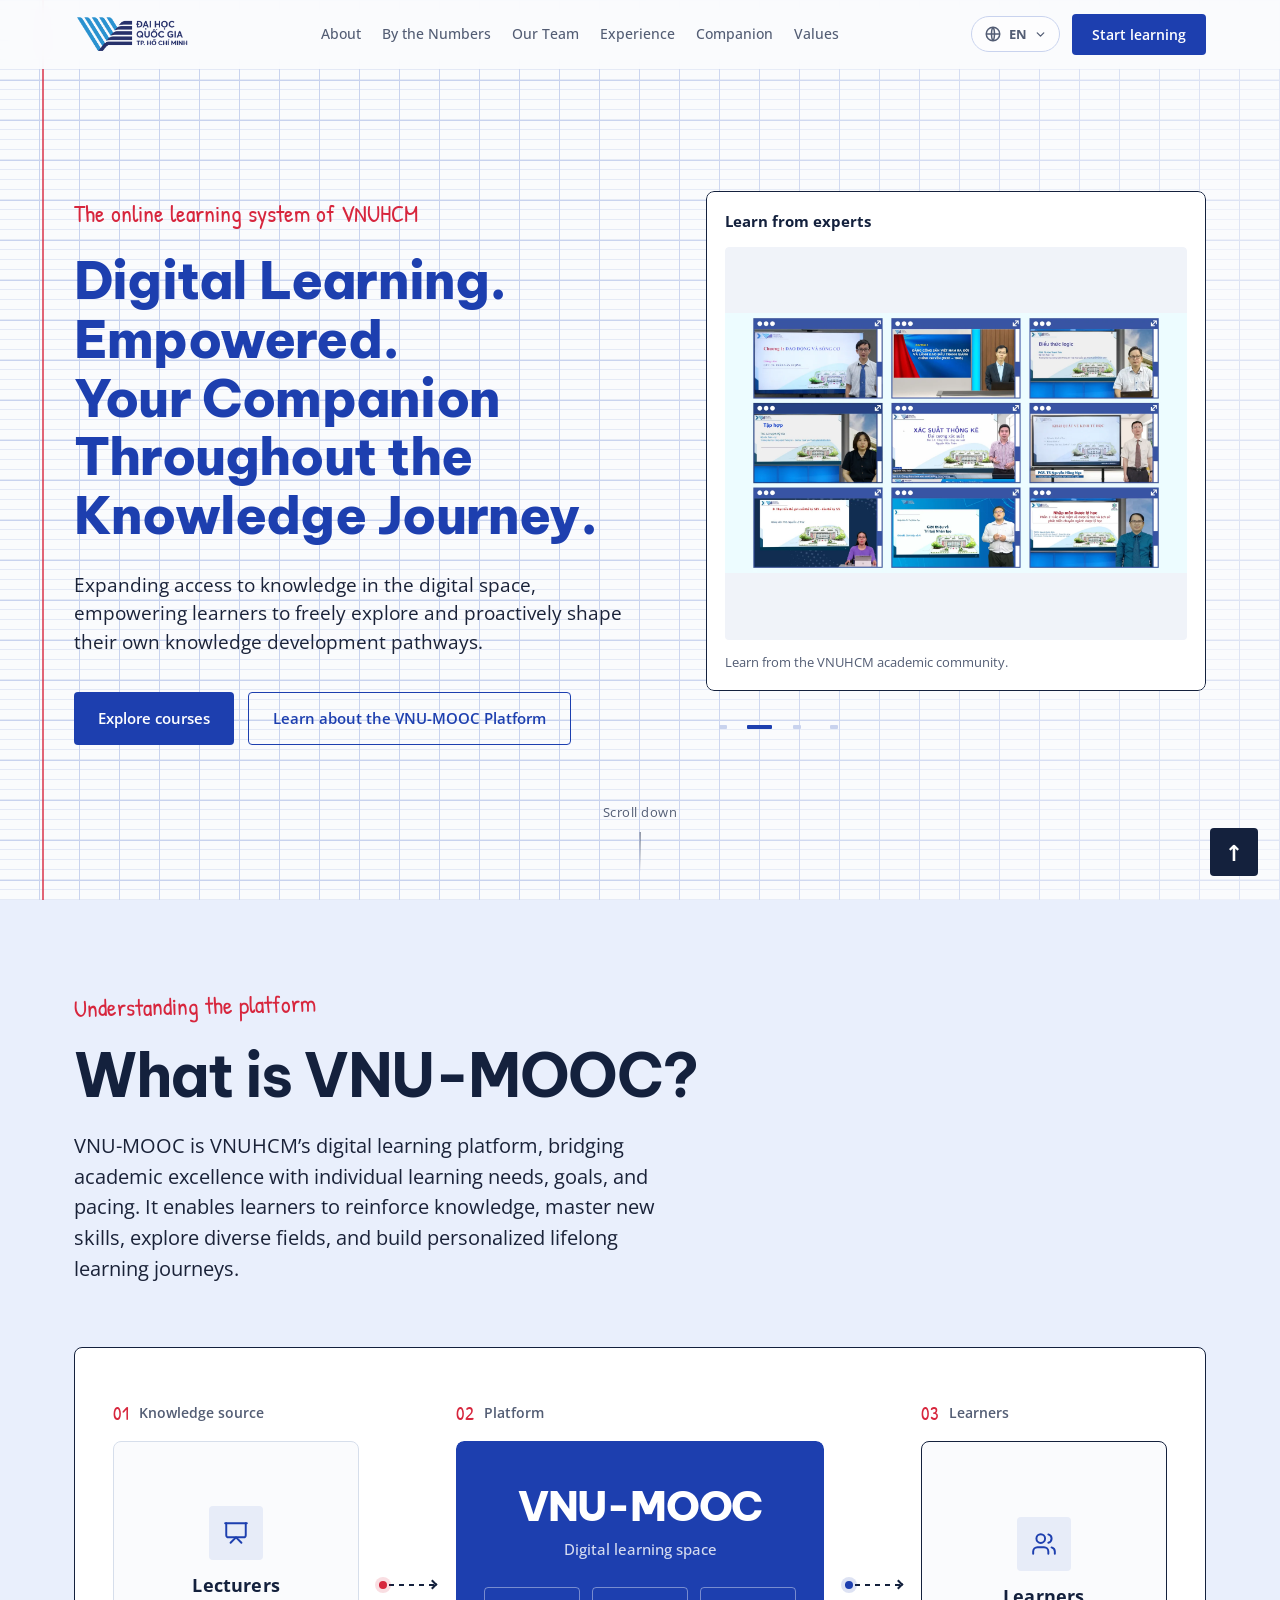
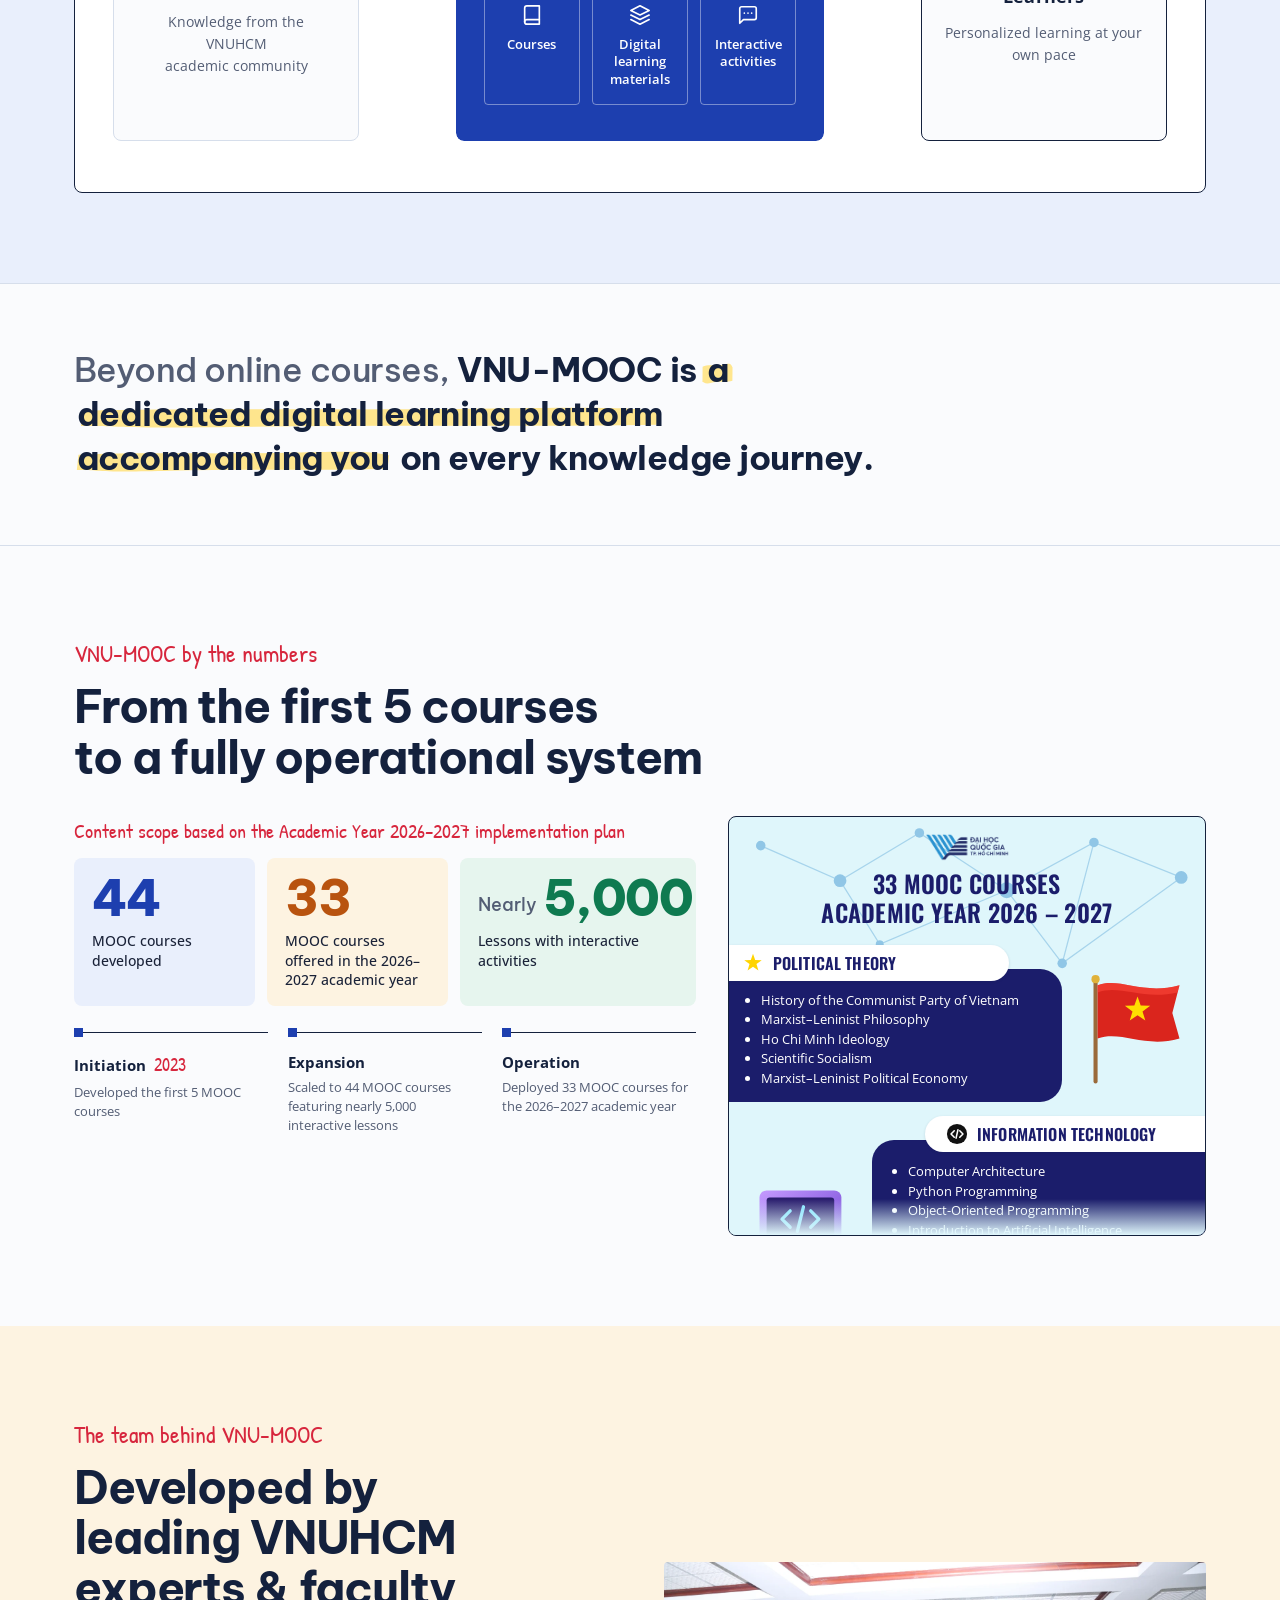
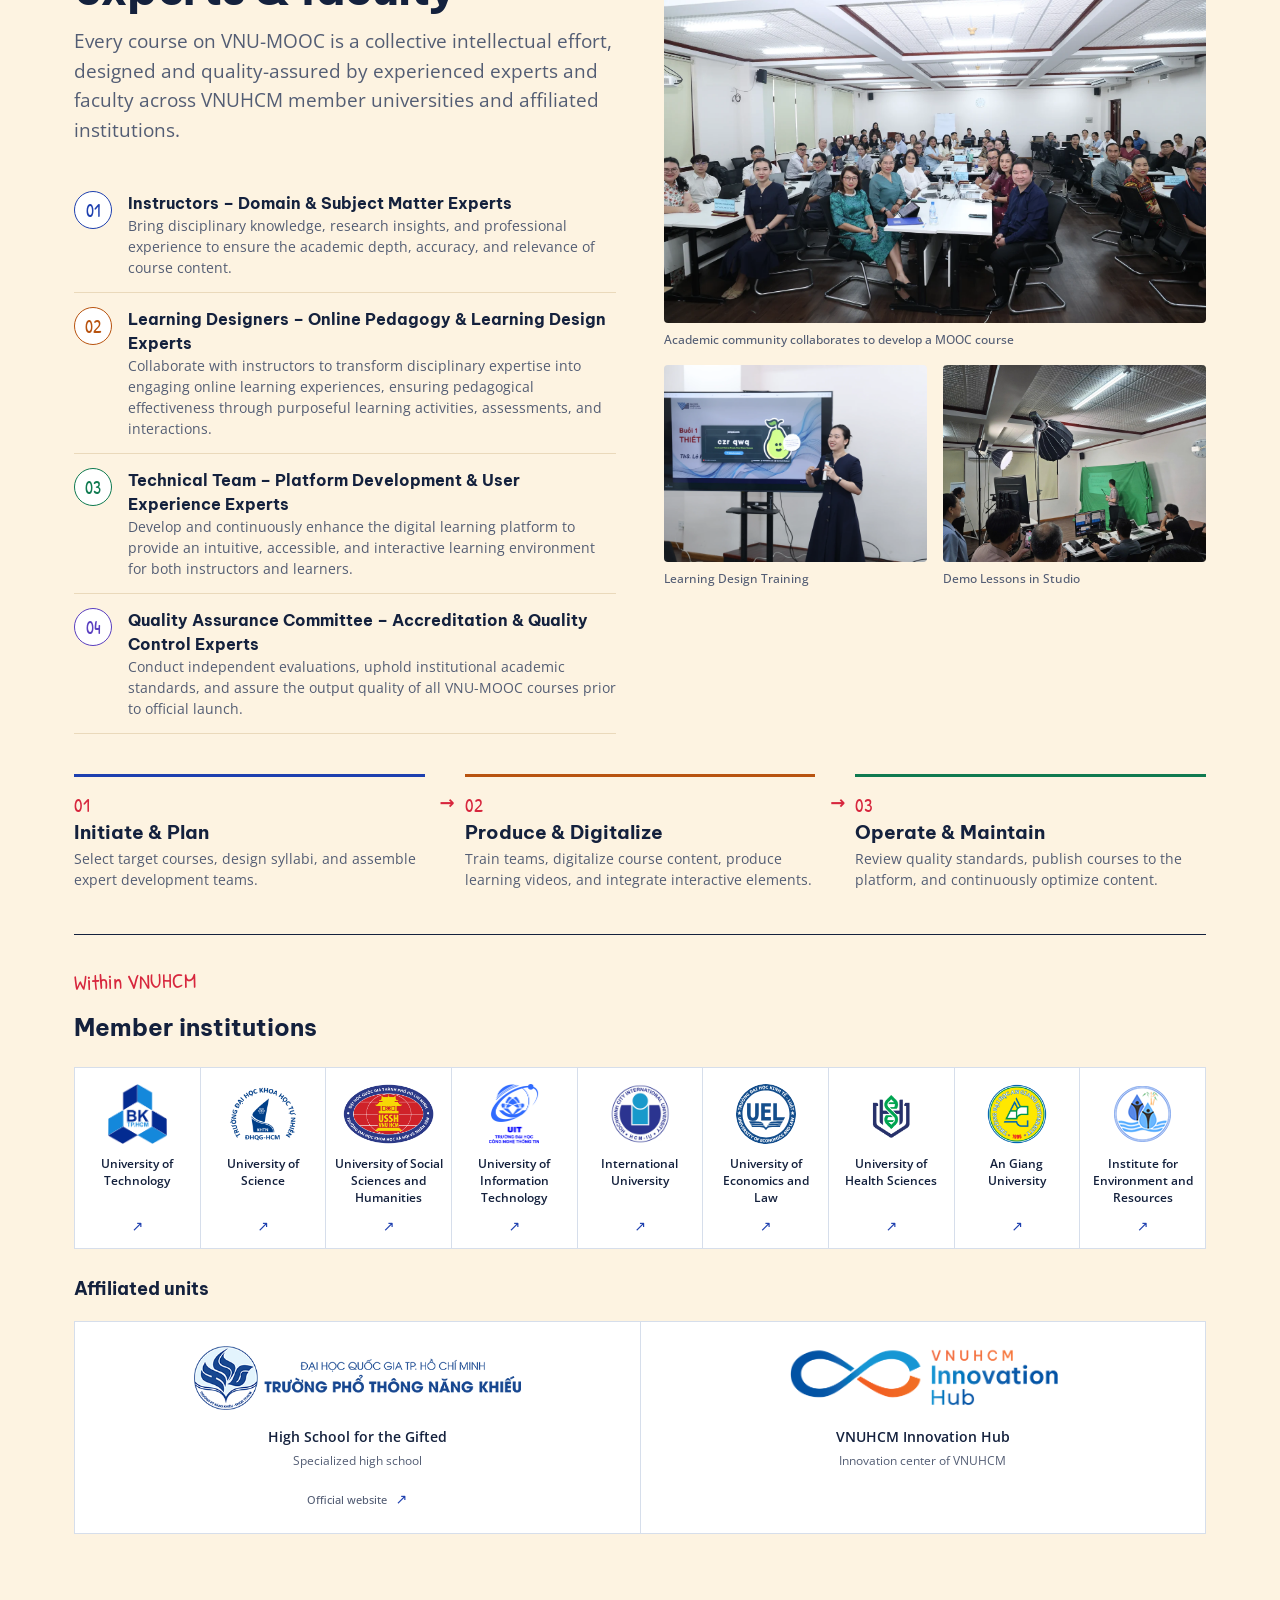
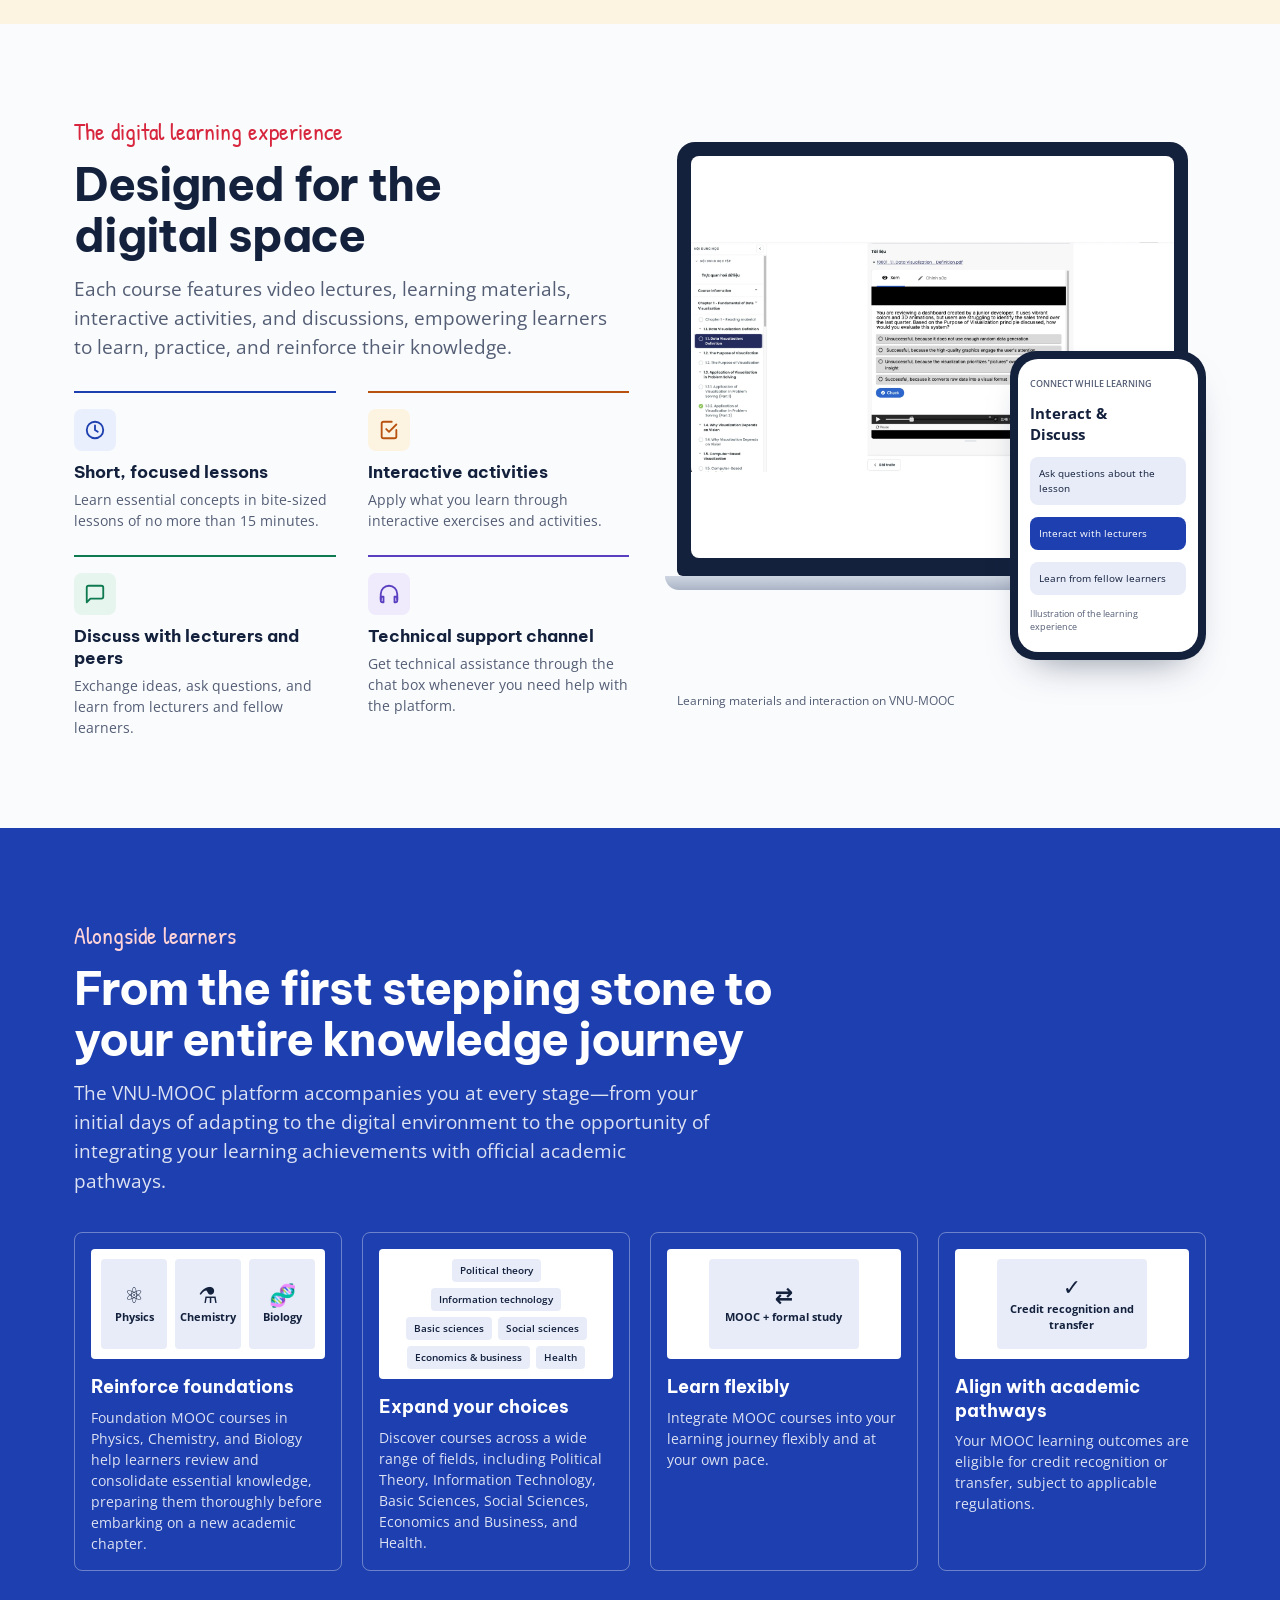
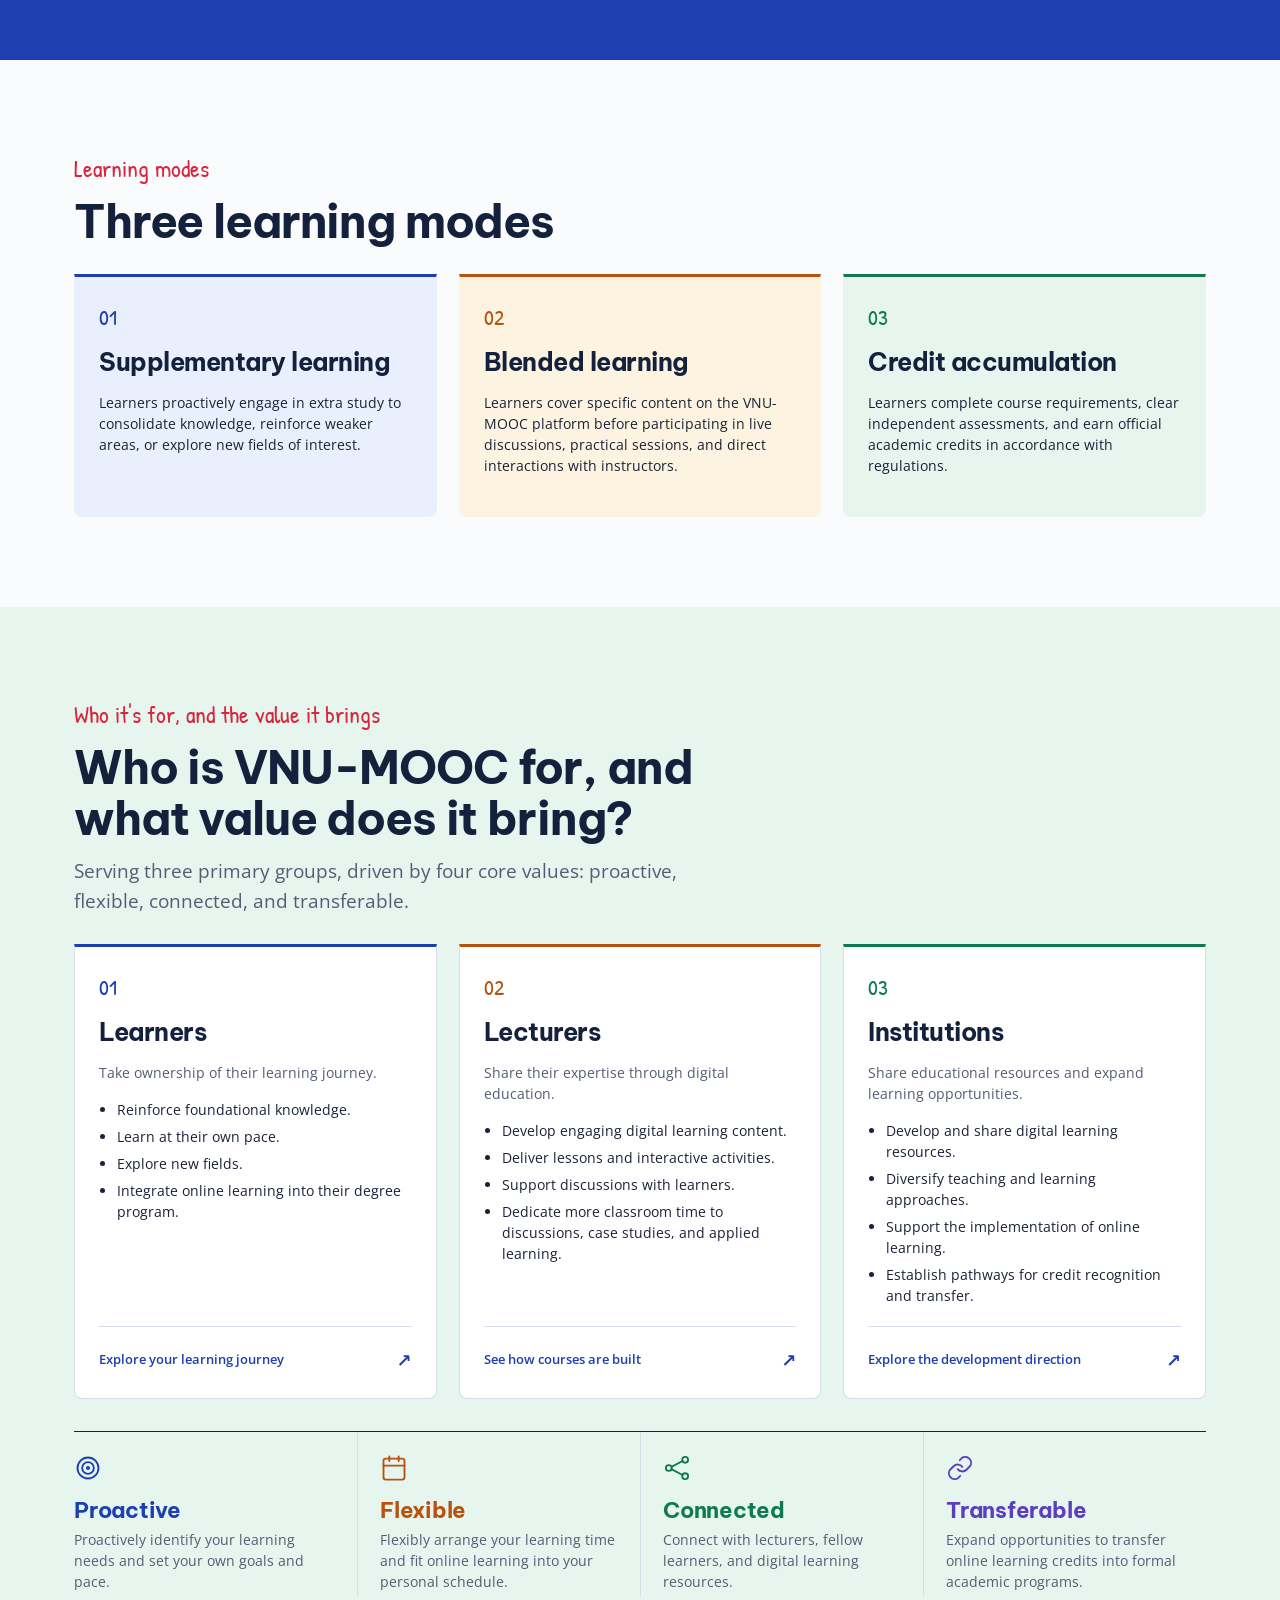
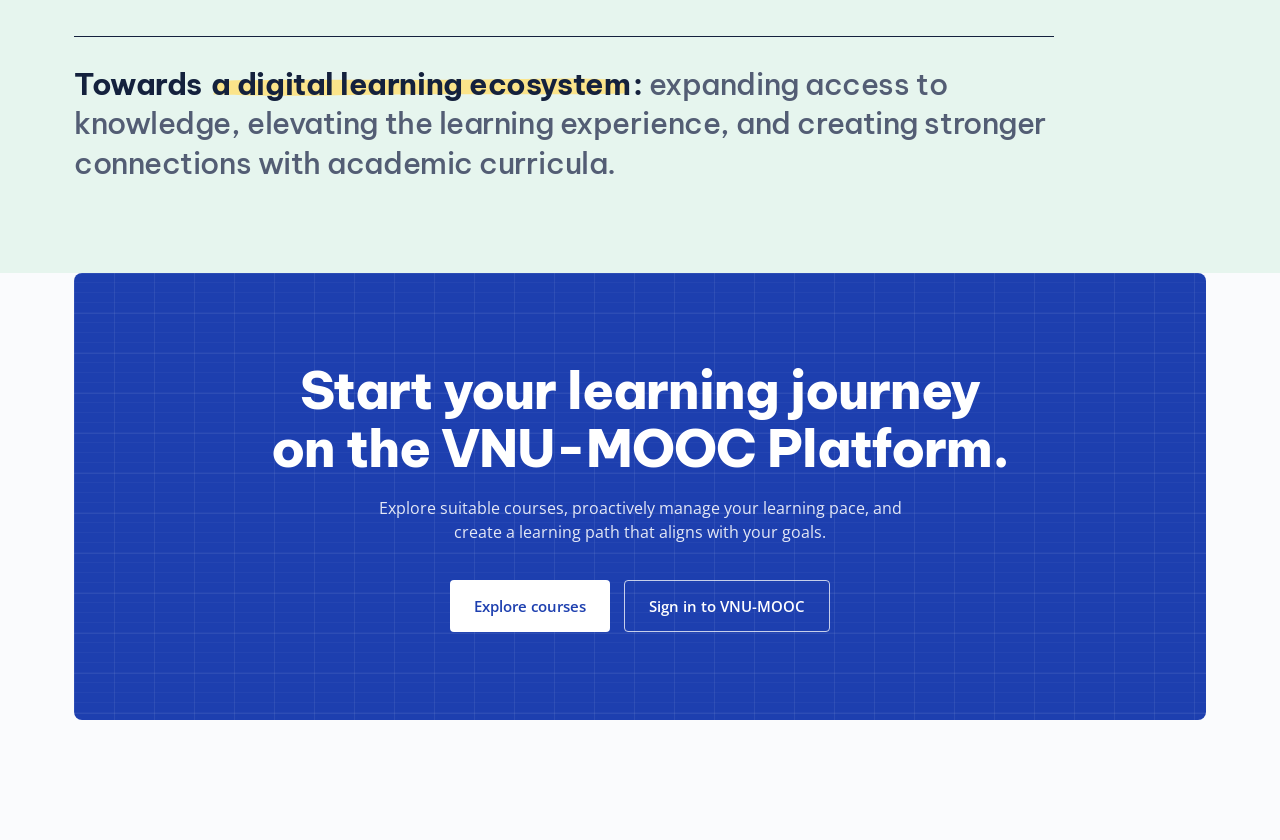
==== commit 1265134e: "Danh mục môn học: mô phỏng infographic Canva "[2.1] 33 môn MOOC" - Sáu nhóm môn so le trái/phải: nhã" ====
--- a/en/index.html
+++ b/en/index.html
@@ -8,7 +8,7 @@
 <link rel="icon" type="image/png" href="../assets/about/logos/VNUHCM2.png">
 <link rel="preconnect" href="https://fonts.googleapis.com">
 <link rel="preconnect" href="https://fonts.gstatic.com" crossorigin>
-<link href="https://fonts.googleapis.com/css2?family=Be+Vietnam+Pro:wght@400;600;700;800&family=Open+Sans:wght@300..800&family=Patrick+Hand&display=swap" rel="stylesheet">
+<link href="https://fonts.googleapis.com/css2?family=Be+Vietnam+Pro:wght@400;600;700;800&family=Open+Sans:wght@300..800&family=Oswald:wght@500;600&family=Patrick+Hand&display=swap" rel="stylesheet">
 <style>
   :root{
     --font-body:"Open Sans","Google Sans","Inter",system-ui,-apple-system,sans-serif;
@@ -456,14 +456,14 @@
 
       <div class="catalog-cell reveal">
         <div class="catalog">
-          <div class="catalog-head"><h3 id="catalog-title">Course catalog</h3><span>33 courses · 2026–2027</span></div>
           <div class="catalog-scroll" role="region" aria-labelledby="catalog-title" tabindex="0">
-            <div class="catalog-group"><h4>Political theory <span>5</span></h4><ul><li>Marxist–Leninist Philosophy</li><li>Marxist–Leninist Political Economy</li><li>Scientific Socialism</li><li>History of the Communist Party of Vietnam</li><li>Ho Chi Minh Ideology</li></ul></div>
-            <div class="catalog-group"><h4>Information technology <span>8</span></h4><ul><li>Digital Skills</li><li>Python Programming</li><li>Object-Oriented Programming</li><li>Computer Architecture</li><li>Introduction to Artificial Intelligence</li><li>Introduction to Data Science</li><li>Data Analysis with Python</li><li>Data Visualization</li></ul></div>
-            <div class="catalog-group"><h4>Basic sciences <span>7</span></h4><ul><li>General Physics</li><li>General Chemistry</li><li>General Biology</li><li>Calculus</li><li>Linear Algebra</li><li>Probability and Statistics</li><li>Discrete Mathematics</li></ul></div>
-            <div class="catalog-group"><h4>Social sciences <span>2</span></h4><ul><li>Psychology</li><li>Introduction to Law</li></ul></div>
-            <div class="catalog-group"><h4>Economics &amp; business <span>6</span></h4><ul><li>Microeconomics</li><li>Macroeconomics</li><li>Principles of Management</li><li>Principles of Accounting</li><li>Principles of Financial Markets</li><li>Business Statistics</li></ul></div>
-            <div class="catalog-group"><h4>Health <span>5</span></h4><ul><li>The Human Body</li><li>Cell and Molecular Biology</li><li>The Digestive System</li><li>The Reproductive System, Pregnancy and Childbirth</li><li>Pharmacology 1</li></ul></div>
+            <div class="cat-head"><img class="cat-logo" src="../assets/about/logos/VNUHCM.png" alt="" width="6050" height="1986" loading="lazy" decoding="async"><h3 id="catalog-title">33 MOOC courses<br>Academic year 2026 – 2027</h3></div>
+            <div class="cat-block"><h4 class="cat-tag"><span class="cat-ic" aria-hidden="true"><svg viewBox="0 0 24 24"><polygon points="12,2 14.4,8.8 21.5,8.9 15.8,13.2 17.9,20.1 12,16 6.1,20.1 8.2,13.2 2.5,8.9 9.6,8.8" fill="#ffd400"/></svg></span>Political theory</h4><ul class="cat-panel"><li>History of the Communist Party of Vietnam</li><li>Marxist–Leninist Philosophy</li><li>Ho Chi Minh Ideology</li><li>Scientific Socialism</li><li>Marxist–Leninist Political Economy</li></ul><svg class="cat-art" viewBox="0 0 120 110" aria-hidden="true" focusable="false"><rect x="21" y="6" width="4" height="102" rx="2" fill="#9a6a3a"/><circle cx="23" cy="6" r="4" fill="#e0b23a"/><path d="M25 12c22-8 44 10 80 0l-7 27 7 25c-34 10-56-8-80 0z" fill="#da251d"/><path d="M25 12c22-8 44 10 80 0l-2 7c-34 8-56-8-78 0z" fill="#ff4a3d" opacity=".55"/><polygon points="64,23 67.1,31.8 76.4,32 68.9,37.6 71.6,46.5 64,41.2 56.4,46.5 59.1,37.6 51.6,32 60.9,31.8" fill="#ffde00"/></svg></div>
+            <div class="cat-block is-right"><h4 class="cat-tag"><span class="cat-ic" aria-hidden="true"><svg viewBox="0 0 24 24"><circle cx="12" cy="12" r="11" fill="#111"/><path d="M9 8.5 5.5 12 9 15.5M15 8.5l3.5 3.5-3.5 3.5M13 7.5l-2 9" fill="none" stroke="#fff" stroke-width="1.7" stroke-linecap="round" stroke-linejoin="round"/></svg></span>Information technology</h4><ul class="cat-panel"><li>Computer Architecture</li><li>Python Programming</li><li>Object-Oriented Programming</li><li>Introduction to Artificial Intelligence</li><li>Introduction to Data Science</li><li>Data Visualization</li><li>Data Analysis with Python</li><li>Digital Skills</li></ul><svg class="cat-art" viewBox="0 0 120 110" aria-hidden="true" focusable="false"><defs><linearGradient id="catLapen" x1="0" y1="0" x2="1" y2="1"><stop offset="0" stop-color="#c59bff"/><stop offset="1" stop-color="#6a3fd0"/></linearGradient></defs><rect x="20" y="16" width="80" height="56" rx="7" fill="url(#catLapen)"/><rect x="27" y="23" width="66" height="42" rx="3" fill="#2a1d6e"/><path d="M10 78h100l-9 14H19z" fill="#9a6cf0"/><path d="M48 78h24v4H48z" fill="#6a3fd0"/><path d="M50 36l-8 8 8 8M70 36l8 8-8 8M63 32l-6 24" fill="none" stroke="#7fe3ff" stroke-width="3.2" stroke-linecap="round" stroke-linejoin="round"/></svg></div>
+            <div class="cat-block"><h4 class="cat-tag"><span class="cat-ic" aria-hidden="true"><svg viewBox="0 0 24 24" fill="none" stroke="#5a3fc0" stroke-width="1.5"><ellipse cx="12" cy="12" rx="10" ry="4"/><ellipse cx="12" cy="12" rx="10" ry="4" transform="rotate(60 12 12)"/><ellipse cx="12" cy="12" rx="10" ry="4" transform="rotate(-60 12 12)"/><circle cx="12" cy="12" r="1.8" fill="#e24a4a" stroke="none"/></svg></span>Basic sciences</h4><ul class="cat-panel"><li>General Chemistry</li><li>General Physics</li><li>General Biology</li><li>Linear Algebra</li><li>Discrete Mathematics</li><li>Calculus</li><li>Probability and Statistics</li></ul><svg class="cat-art" viewBox="0 0 120 110" aria-hidden="true" focusable="false"><g fill="none" stroke="#2b2f7a" stroke-width="2.4"><ellipse cx="74" cy="34" rx="30" ry="10"/><ellipse cx="74" cy="34" rx="30" ry="10" transform="rotate(60 74 34)"/><ellipse cx="74" cy="34" rx="30" ry="10" transform="rotate(-60 74 34)"/></g><circle cx="74" cy="34" r="5" fill="#e24a4a"/><rect x="14" y="88" width="72" height="12" rx="2" fill="#2b2f7a"/><rect x="20" y="76" width="64" height="12" rx="2" fill="#e07b39"/><rect x="16" y="64" width="60" height="12" rx="2" fill="#3a7bd5"/><path d="M22 70h48M26 82h52M20 94h60" stroke="#fff" stroke-opacity=".5" stroke-width="1.5"/><circle cx="96" cy="86" r="10" fill="#e24a4a"/><path d="M96 76c0-4 3-6 6-6" stroke="#3f9a4a" stroke-width="2.5" fill="none" stroke-linecap="round"/><path d="M28 30a12 12 0 0 1 24 0v26h-8V30a4 4 0 0 0-8 0v26h-8z" fill="#d93a3a"/><path d="M28 50h8v6h-8zM44 50h8v6h-8z" fill="#b9c3d6"/></svg></div>
+            <div class="cat-block is-right"><h4 class="cat-tag"><span class="cat-ic" aria-hidden="true"><svg viewBox="0 0 24 24"><circle cx="12" cy="12" r="3.2" fill="#1b1d6b"/><g fill="#f08a24"><circle cx="12" cy="3.5" r="2.3"/><circle cx="12" cy="20.5" r="2.3"/></g><g fill="#2e9e6a"><circle cx="4.6" cy="7.8" r="2.3"/><circle cx="19.4" cy="16.2" r="2.3"/></g><g fill="#e24a4a"><circle cx="19.4" cy="7.8" r="2.3"/><circle cx="4.6" cy="16.2" r="2.3"/></g><path d="M12 6v3M12 15v3M6.7 9l2.6 1.5M14.7 13.5l2.6 1.5M17.3 9l-2.6 1.5M9.3 13.5 6.7 15" stroke="#1b1d6b" stroke-width="1.2"/></svg></span>Social sciences</h4><ul class="cat-panel"><li>Psychology</li><li>Introduction to Law</li></ul><svg class="cat-art" viewBox="0 0 120 110" aria-hidden="true" focusable="false"><path d="M8 96a52 26 0 0 1 104 0z" fill="#4aa3e8"/><path d="M20 90c8-8 22-10 30-4s16 2 22-4 18-4 26 6" fill="none" stroke="#4cb871" stroke-width="6" stroke-linecap="round"/><rect x="26" y="52" width="14" height="38" fill="#2b4fa8"/><rect x="42" y="38" width="16" height="52" fill="#3a6fd8"/><rect x="60" y="46" width="14" height="44" fill="#2b4fa8"/><rect x="76" y="58" width="16" height="32" fill="#3a6fd8"/><g fill="#9ec5ff"><rect x="30" y="58" width="3" height="4"/><rect x="34" y="66" width="3" height="4"/><rect x="46" y="44" width="3" height="4"/><rect x="52" y="54" width="3" height="4"/><rect x="64" y="52" width="3" height="4"/><rect x="80" y="64" width="3" height="4"/><rect x="86" y="72" width="3" height="4"/></g><path d="M50 30V12h-6l10-10 10 10h-6v18z" fill="#f08a24"/><path d="M70 40V24h-5l8-9 8 9h-5v16z" fill="#ffb020"/></svg></div>
+            <div class="cat-block"><h4 class="cat-tag"><span class="cat-ic" aria-hidden="true"><svg viewBox="0 0 24 24"><rect x="2" y="7" width="18" height="11" rx="1.5" fill="#7cc47f"/><rect x="4" y="5" width="18" height="11" rx="1.5" fill="#3f9a4a"/><circle cx="13" cy="10.5" r="3" fill="#bfe8b8"/><path d="M6.5 8v5M19.5 8v5" stroke="#bfe8b8" stroke-width="1.4"/></svg></span>Economics &amp; business</h4><ul class="cat-panel"><li>Business Statistics</li><li>Principles of Management</li><li>Principles of Financial Markets</li><li>Principles of Accounting</li><li>Microeconomics</li><li>Macroeconomics</li></ul><svg class="cat-art" viewBox="0 0 120 110" aria-hidden="true" focusable="false"><circle cx="66" cy="56" r="34" fill="#4aa3e8"/><path d="M44 36c8-4 14 2 12 8s4 10 10 8 10 6 6 12-14 4-16 12M78 28c6 2 10 8 8 14s4 8 10 6" fill="none" stroke="#4cb871" stroke-width="7" stroke-linecap="round"/><rect x="6" y="30" width="34" height="30" rx="3" fill="#c9f0d0"/><path d="M12 54V44M19 54V38M26 54V46M33 54V36" stroke="#2e9e6a" stroke-width="4" stroke-linecap="round"/><circle cx="100" cy="20" r="11" fill="#f5c242"/><path d="M100 13v14M104 16.5c-1-2-7-2-7 1s7 2 7 5-6 3-7 1" fill="none" stroke="#b8860b" stroke-width="1.8" stroke-linecap="round"/><path d="M54 100V80h-7l12-14 12 14h-7v20z" fill="#e24a4a"/><g fill="#f5c242"><ellipse cx="96" cy="100" rx="11" ry="3.5"/><ellipse cx="96" cy="95" rx="11" ry="3.5"/><ellipse cx="96" cy="90" rx="11" ry="3.5"/></g></svg></div>
+            <div class="cat-block is-right"><h4 class="cat-tag"><span class="cat-ic" aria-hidden="true"><svg viewBox="0 0 24 24"><path d="M12 21s-8-5.2-8-11a4.5 4.5 0 0 1 8-2.8A4.5 4.5 0 0 1 20 10c0 5.8-8 11-8 11z" fill="#e2454f"/><path d="M5 12h4l1.5-3 2.5 6 1.5-3H19" fill="none" stroke="#fff" stroke-width="1.5" stroke-linejoin="round" stroke-linecap="round"/></svg></span>Health</h4><ul class="cat-panel"><li>The Reproductive System, Pregnancy and Childbirth</li><li>The Digestive System</li><li>Cell and Molecular Biology</li><li>Pharmacology 1</li><li>The Human Body</li></ul><svg class="cat-art" viewBox="0 0 120 110" aria-hidden="true" focusable="false"><rect x="12" y="14" width="58" height="82" rx="7" fill="#f6a5a5"/><rect x="19" y="24" width="44" height="64" rx="3" fill="#fff"/><rect x="29" y="8" width="24" height="12" rx="4" fill="#e05a5a"/><path d="M41 58s-12-7-12-15a6.5 6.5 0 0 1 12-3.5A6.5 6.5 0 0 1 53 43c0 8-12 15-12 15z" fill="#e2454f"/><path d="M23 70h8l3-6 4 10 3-6h16" fill="none" stroke="#e2454f" stroke-width="2.2" stroke-linejoin="round" stroke-linecap="round"/><path d="M80 14v22a14 14 0 0 0 28 0V14" fill="none" stroke="#2f9c8f" stroke-width="4" stroke-linecap="round"/><path d="M94 50v22a12 12 0 0 1-24 0v-4" fill="none" stroke="#2f9c8f" stroke-width="4" stroke-linecap="round"/><circle cx="70" cy="62" r="8" fill="#fff" stroke="#2f9c8f" stroke-width="4"/><circle cx="70" cy="62" r="3" fill="#2f9c8f"/></svg></div>
           </div>
         </div>
       </div>
--- a/assets/about/about.css
+++ b/assets/about/about.css
@@ -127,20 +127,27 @@
 .development-story{grid-template-columns:repeat(3,minmax(0,1fr));gap:20px;margin:26px 0 0}
 .development-story strong em{font-style:normal;font-family:var(--hand);font-weight:400;font-size:1.2em;color:var(--pen);margin-left:4px}
 .development-story span{font-size:13px;line-height:1.45}
-.catalog-cell{position:relative;min-width:0;min-height:340px}
-.catalog{position:absolute;inset:0;display:flex;flex-direction:column;background:#fff;border:1.5px solid var(--navy);border-radius:8px;overflow:hidden}
-.catalog-head{flex:none;display:flex;flex-wrap:wrap;align-items:baseline;justify-content:space-between;gap:12px;padding:14px 18px 12px;border-bottom:1px solid var(--line);background:var(--tint-blue)}
-.catalog-head h3{font-size:17px;color:var(--navy)}
-.catalog-head span{font-size:12px;color:var(--muted);white-space:nowrap}
-.catalog-scroll{flex:1;min-height:0;overflow-y:auto;overscroll-behavior:contain;padding:0 18px 12px;scrollbar-width:thin;scrollbar-color:var(--blue) transparent}
+/* Danh mục môn: mô phỏng infographic Canva "[2.1] 33 môn MOOC", cuộn trong khung */
+.catalog-cell{position:relative;min-width:0;min-height:420px}
+.catalog{--cat-navy:#1b1d6b;--cat-bg:#dff6fb;--font-cond:"Oswald","Be Vietnam Pro",sans-serif;position:absolute;inset:0;background:var(--cat-bg);border:1.5px solid var(--navy);border-radius:8px;overflow:hidden}
+.catalog::after{content:"";position:absolute;left:0;right:0;bottom:0;height:36px;background:linear-gradient(rgba(223,246,251,0),var(--cat-bg));pointer-events:none}
+.catalog-scroll{height:100%;overflow-y:auto;overscroll-behavior:contain;padding-bottom:30px;scrollbar-width:thin;scrollbar-color:var(--cat-navy) transparent;background:url("data:image/svg+xml,%3Csvg xmlns='http://www.w3.org/2000/svg' viewBox='0 0 300 110'%3E%3Cg fill='none' stroke='%2390c6e6' stroke-width='.8' opacity='.7'%3E%3Cpath d='M20 18 70 40 120 10 175 46 230 16 285 38M70 40 95 80 175 46 210 92 285 38M120 10 175 46M230 16 210 92'/%3E%3C/g%3E%3Cg fill='%2390c6e6'%3E%3Ccircle cx='20' cy='18' r='3'/%3E%3Ccircle cx='70' cy='40' r='4'/%3E%3Ccircle cx='120' cy='10' r='3'/%3E%3Ccircle cx='175' cy='46' r='5'/%3E%3Ccircle cx='230' cy='16' r='3'/%3E%3Ccircle cx='285' cy='38' r='4'/%3E%3Ccircle cx='95' cy='80' r='2.5'/%3E%3Ccircle cx='210' cy='92' r='3'/%3E%3C/g%3E%3C/svg%3E") top center/100% auto no-repeat local}
 .catalog-scroll:focus-visible{outline:3px solid #e57400;outline-offset:-3px}
-.catalog-group h4{position:sticky;top:0;z-index:1;display:flex;align-items:center;justify-content:space-between;gap:10px;padding:12px 0 6px;background:#fff;font-size:13px;color:var(--blue);border-bottom:1.5px solid var(--navy)}
-.catalog-group h4 span{font-size:11px;font-weight:700;padding:1px 8px;border-radius:999px;background:var(--sky);color:var(--blue)}
-.catalog-group ul{list-style:none}
-.catalog-group li{font-size:14px;line-height:1.4;padding:6px 0;border-bottom:1px dashed var(--line);color:var(--ink)}
-.catalog-group li:last-child{border-bottom:0}
-@media(max-width:960px){.numbers-grid{grid-template-columns:1fr;gap:24px}.catalog-cell{min-height:0}.catalog{position:static;height:360px}}
-@media(max-width:600px){.development-story{grid-template-columns:1fr;gap:14px;margin-top:20px}.catalog{height:320px}}
+.cat-head{text-align:center;padding:16px 16px 4px}
+.cat-logo{height:28px;width:auto;margin:0 auto 8px}
+.cat-head h3{font-family:var(--font-cond);font-weight:600;text-transform:uppercase;font-size:clamp(19px,1.9vw,24px);line-height:1.2;letter-spacing:.01em;color:var(--cat-navy)}
+.cat-block{display:grid;grid-template-columns:minmax(0,70%) minmax(0,1fr);grid-template-areas:"tag art" "panel art";align-items:start;margin-top:14px}
+.cat-block.is-right{grid-template-columns:minmax(0,1fr) minmax(0,70%);grid-template-areas:"art tag" "art panel"}
+.cat-tag{grid-area:tag;position:relative;z-index:1;justify-self:start;display:flex;align-items:center;gap:8px;min-width:84%;padding:6px 20px 6px 12px;background:#fff;border-radius:0 999px 999px 0;box-shadow:0 1px 3px rgba(20,33,61,.14);font-family:var(--font-cond);font-weight:600;font-size:16px;line-height:1.25;letter-spacing:.01em;text-transform:uppercase;color:var(--cat-navy)}
+.is-right .cat-tag{justify-self:end;padding:6px 12px 6px 20px;border-radius:999px 0 0 999px}
+.cat-ic{flex:none;display:grid;place-items:center;width:24px;height:24px}
+.cat-ic svg{width:22px;height:22px}
+.cat-panel{grid-area:panel;margin-top:-12px;padding:22px 16px 14px 32px;background:var(--cat-navy);color:#fff;border-radius:0 22px 22px 0;font-size:13px;line-height:1.5}
+.is-right .cat-panel{padding-left:36px;border-radius:22px 0 0 22px}
+.cat-panel li::marker{color:#fff}
+.cat-art{grid-area:art;align-self:center;justify-self:center;width:86%;max-width:128px;height:auto;margin-top:12px}
+@media(max-width:960px){.numbers-grid{grid-template-columns:1fr;gap:24px}.catalog-cell{min-height:0}.catalog{position:relative;height:440px}}
+@media(max-width:600px){.development-story{grid-template-columns:1fr;gap:14px;margin-top:20px}.catalog{height:420px}.cat-panel{font-size:12.5px}.cat-tag{font-size:15px}}
 
 .build-flow{list-style:none;display:grid;grid-template-columns:repeat(3,minmax(0,1fr));gap:40px;margin-top:40px}
 .build-flow li{position:relative;padding-top:14px;border-top:3px solid var(--blue)}
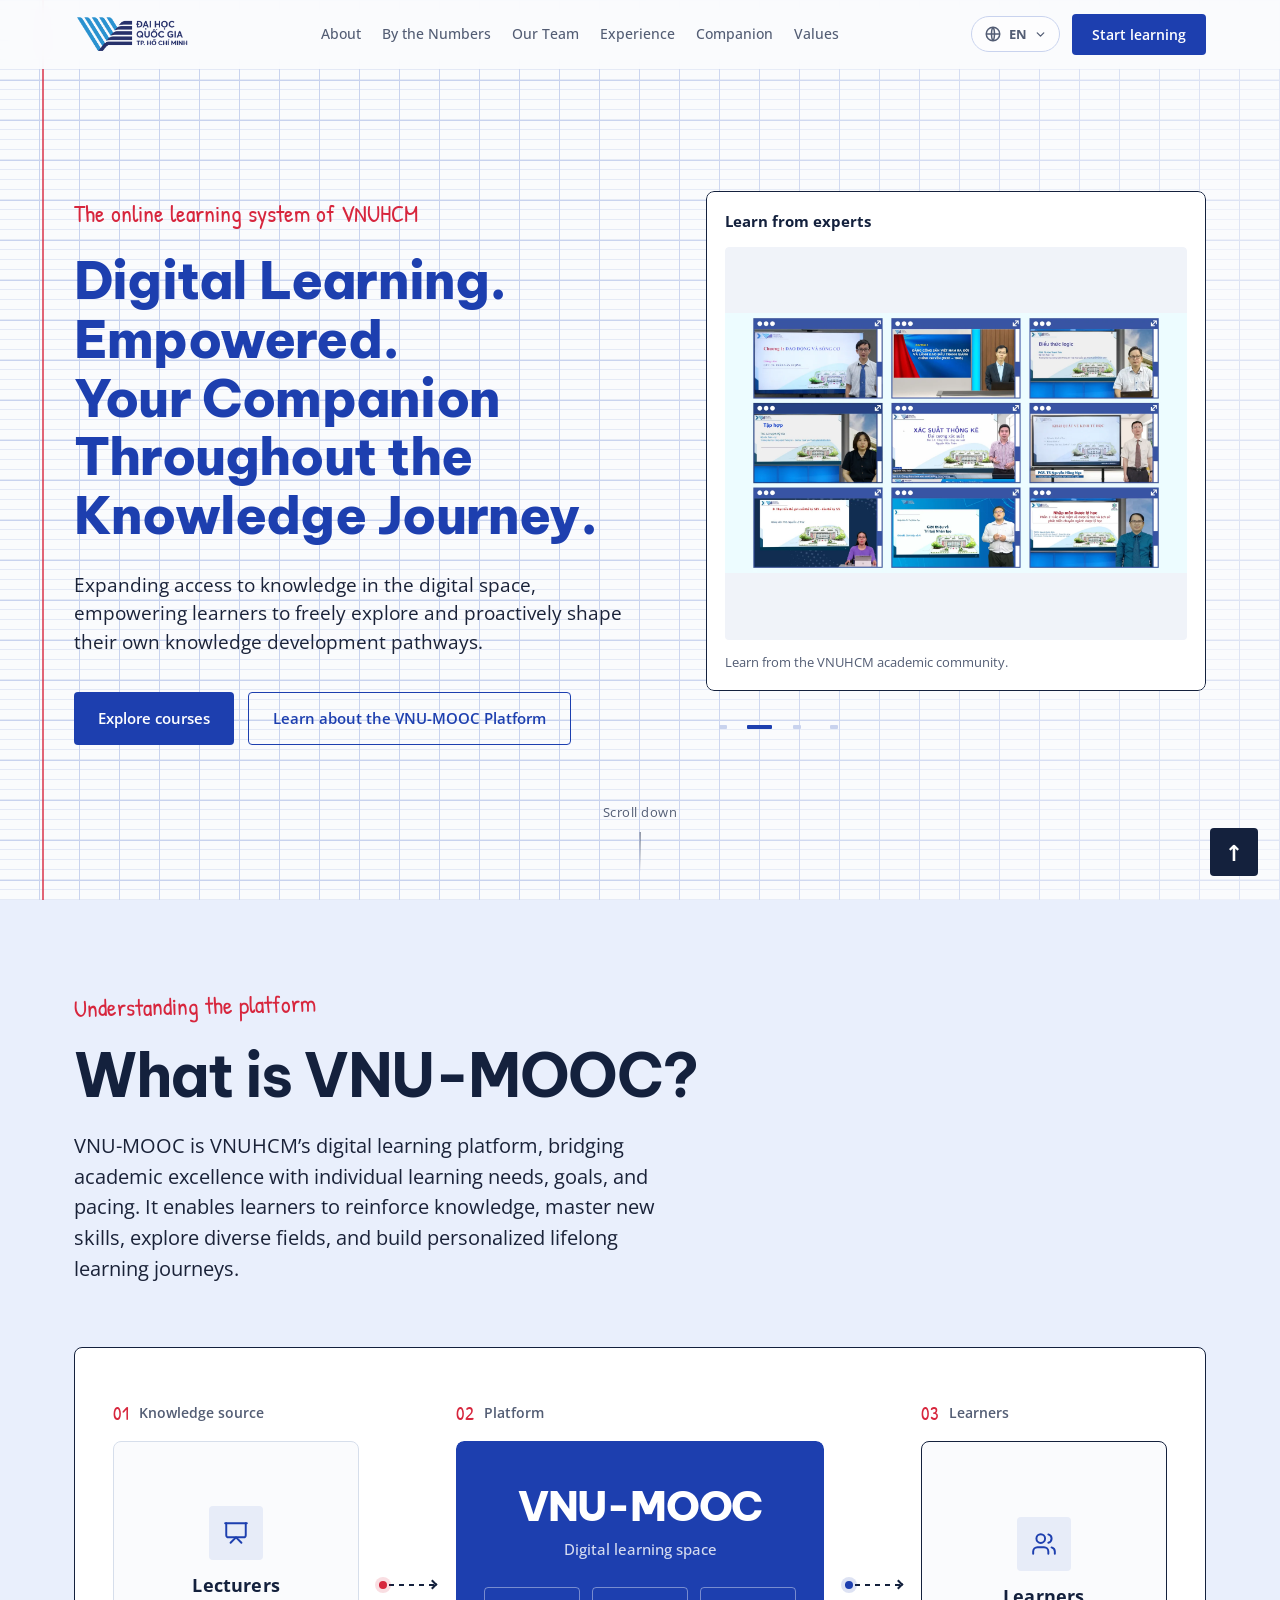
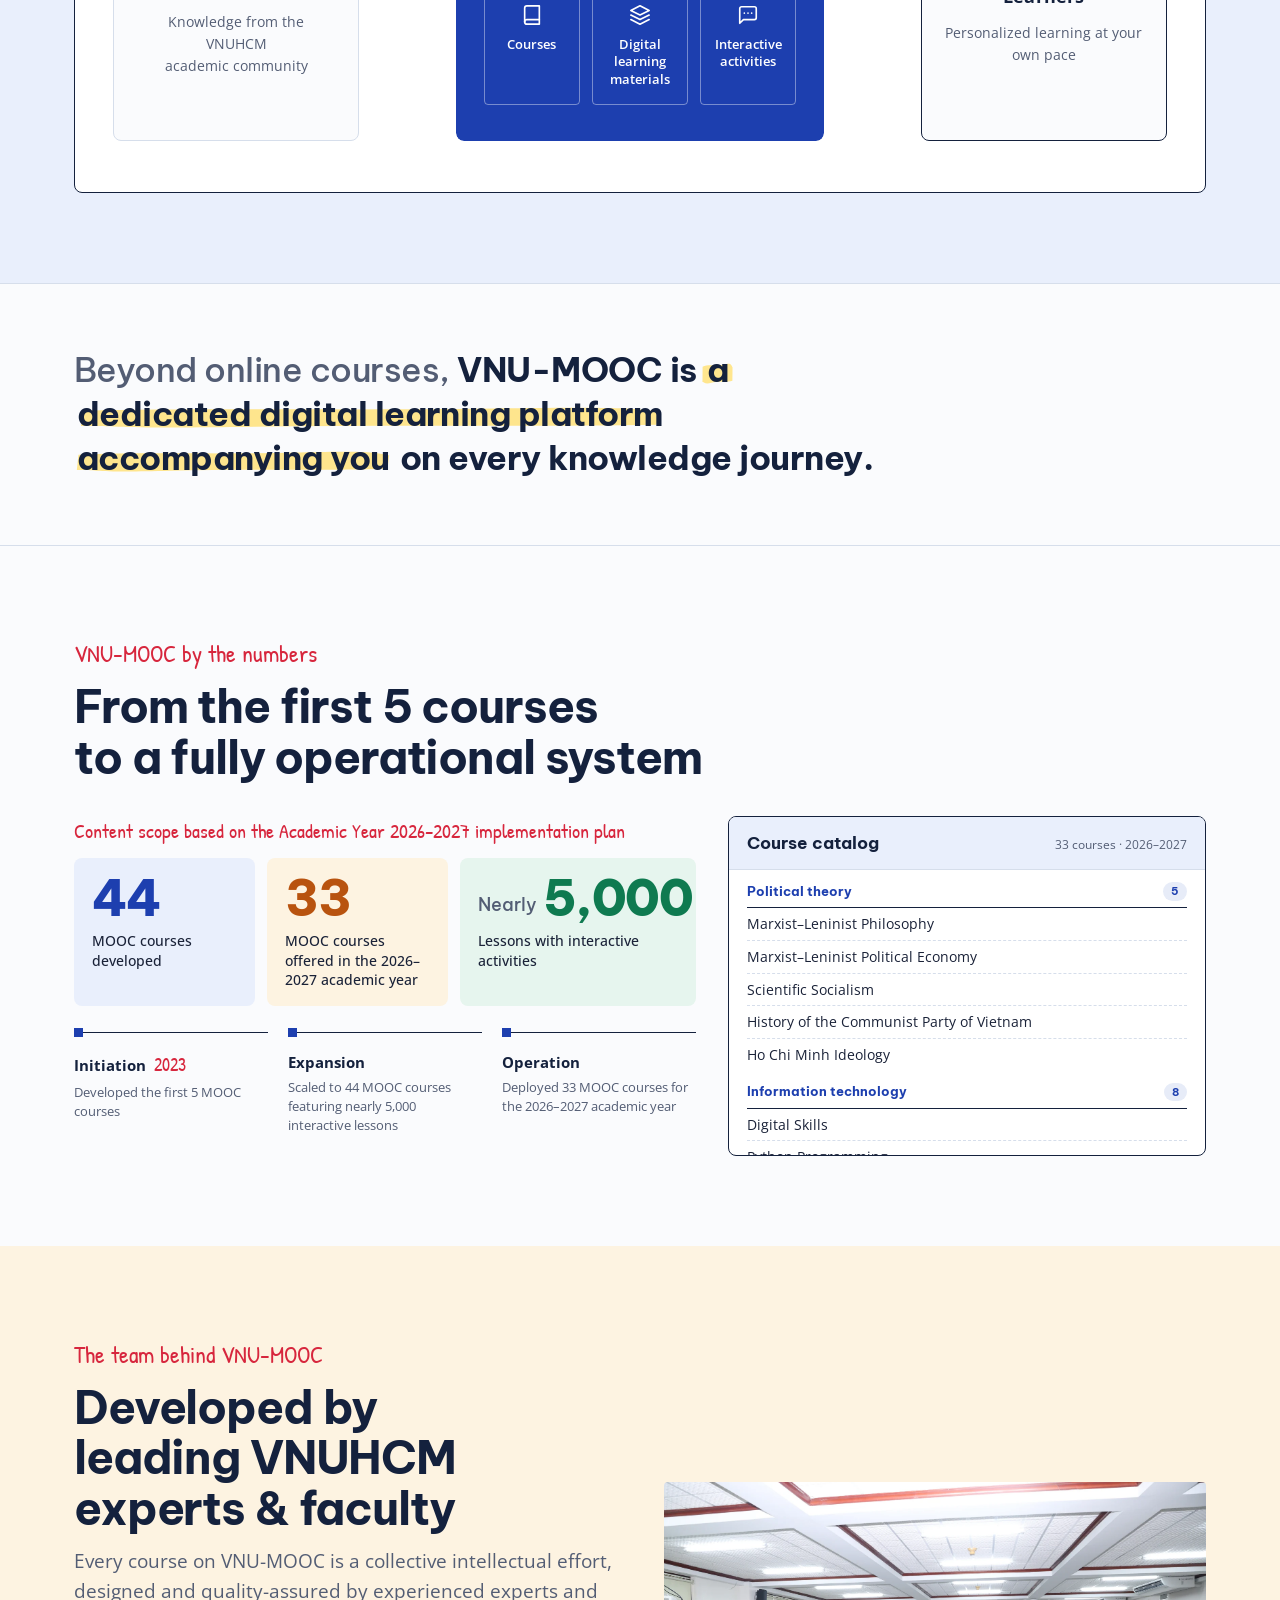
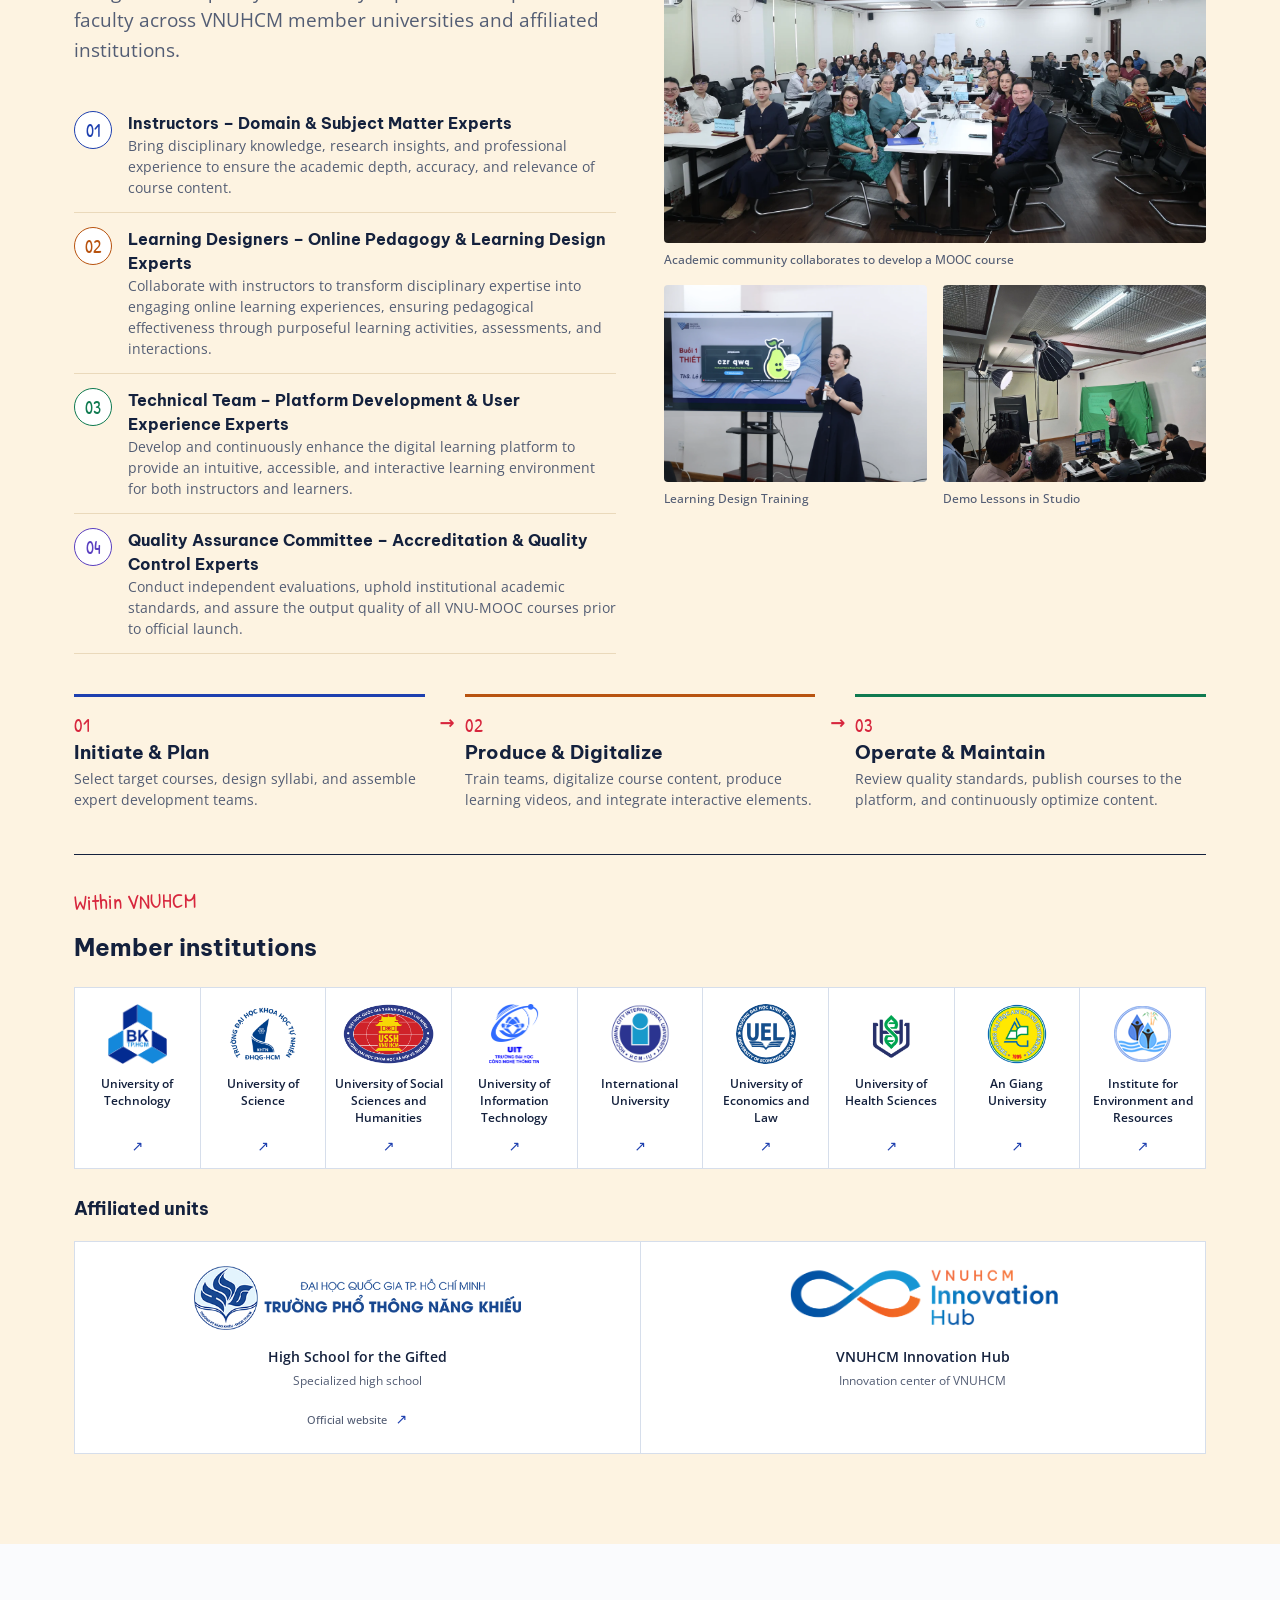
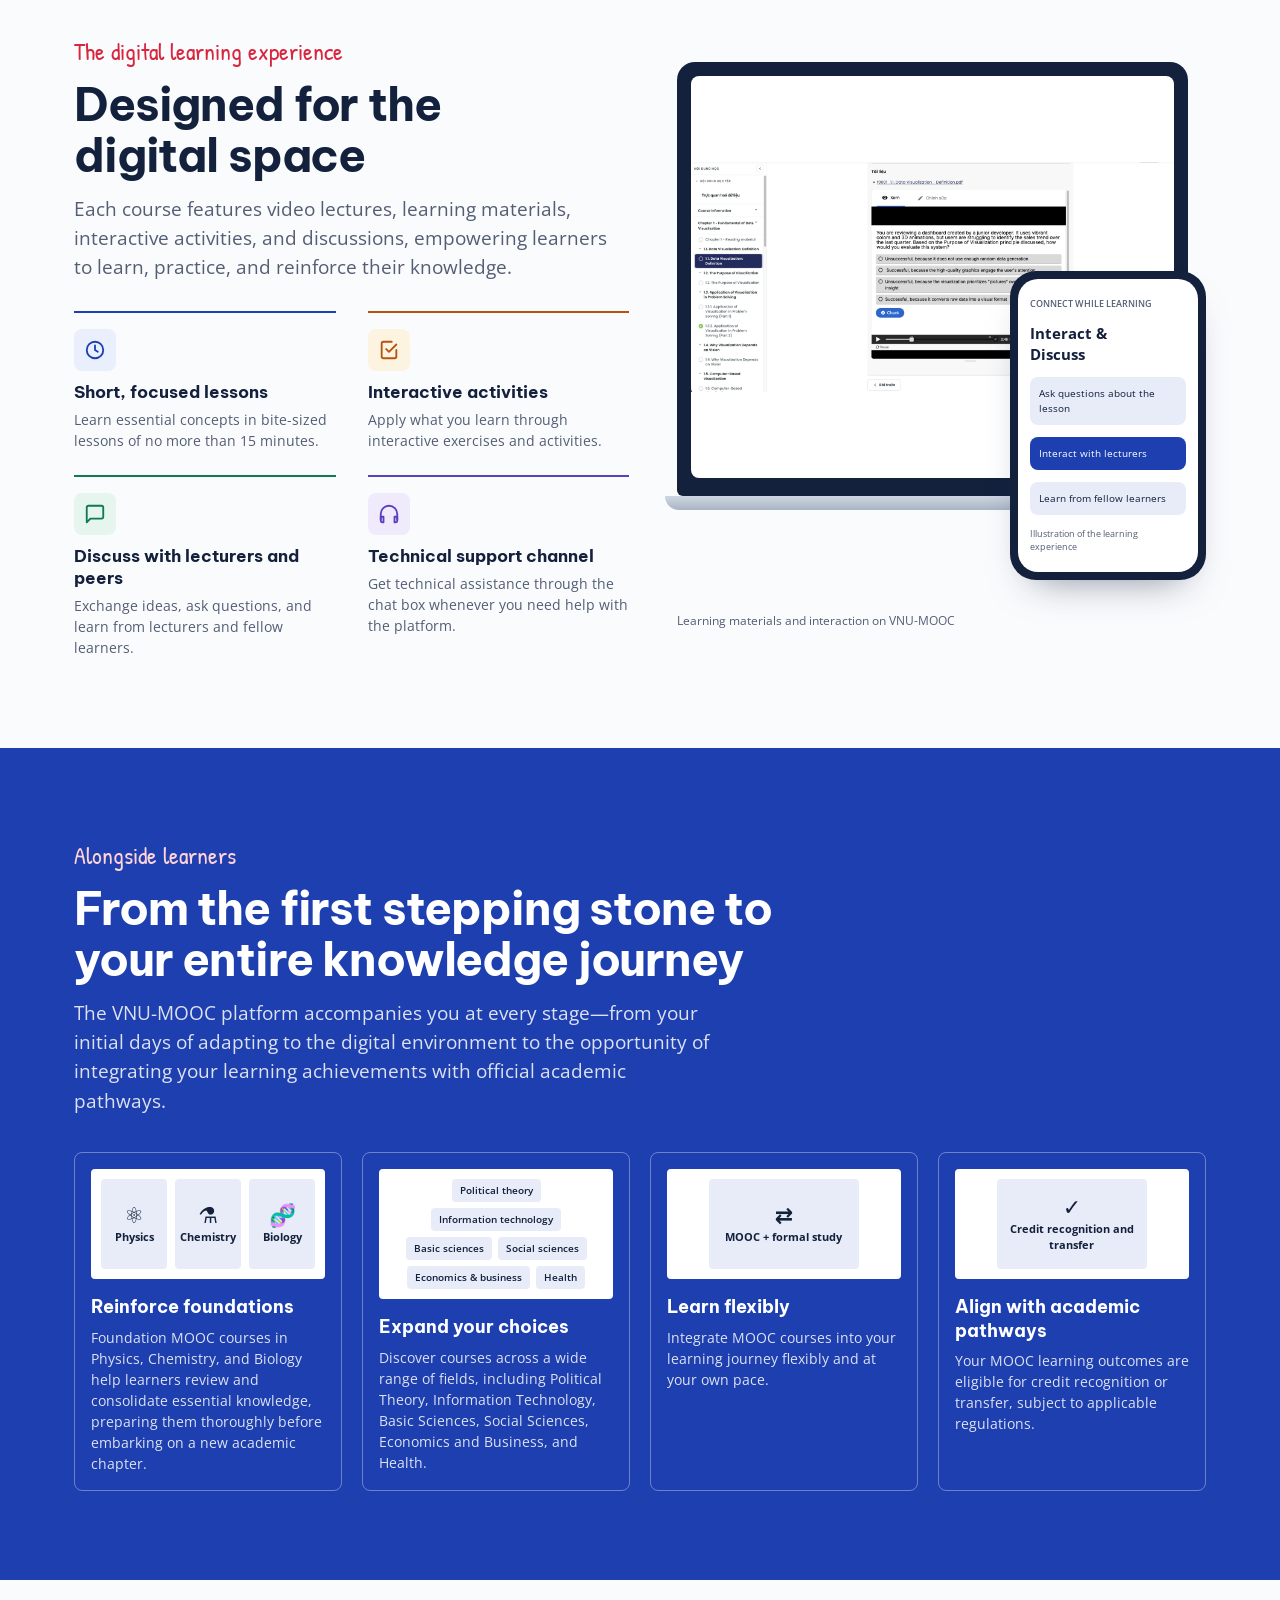
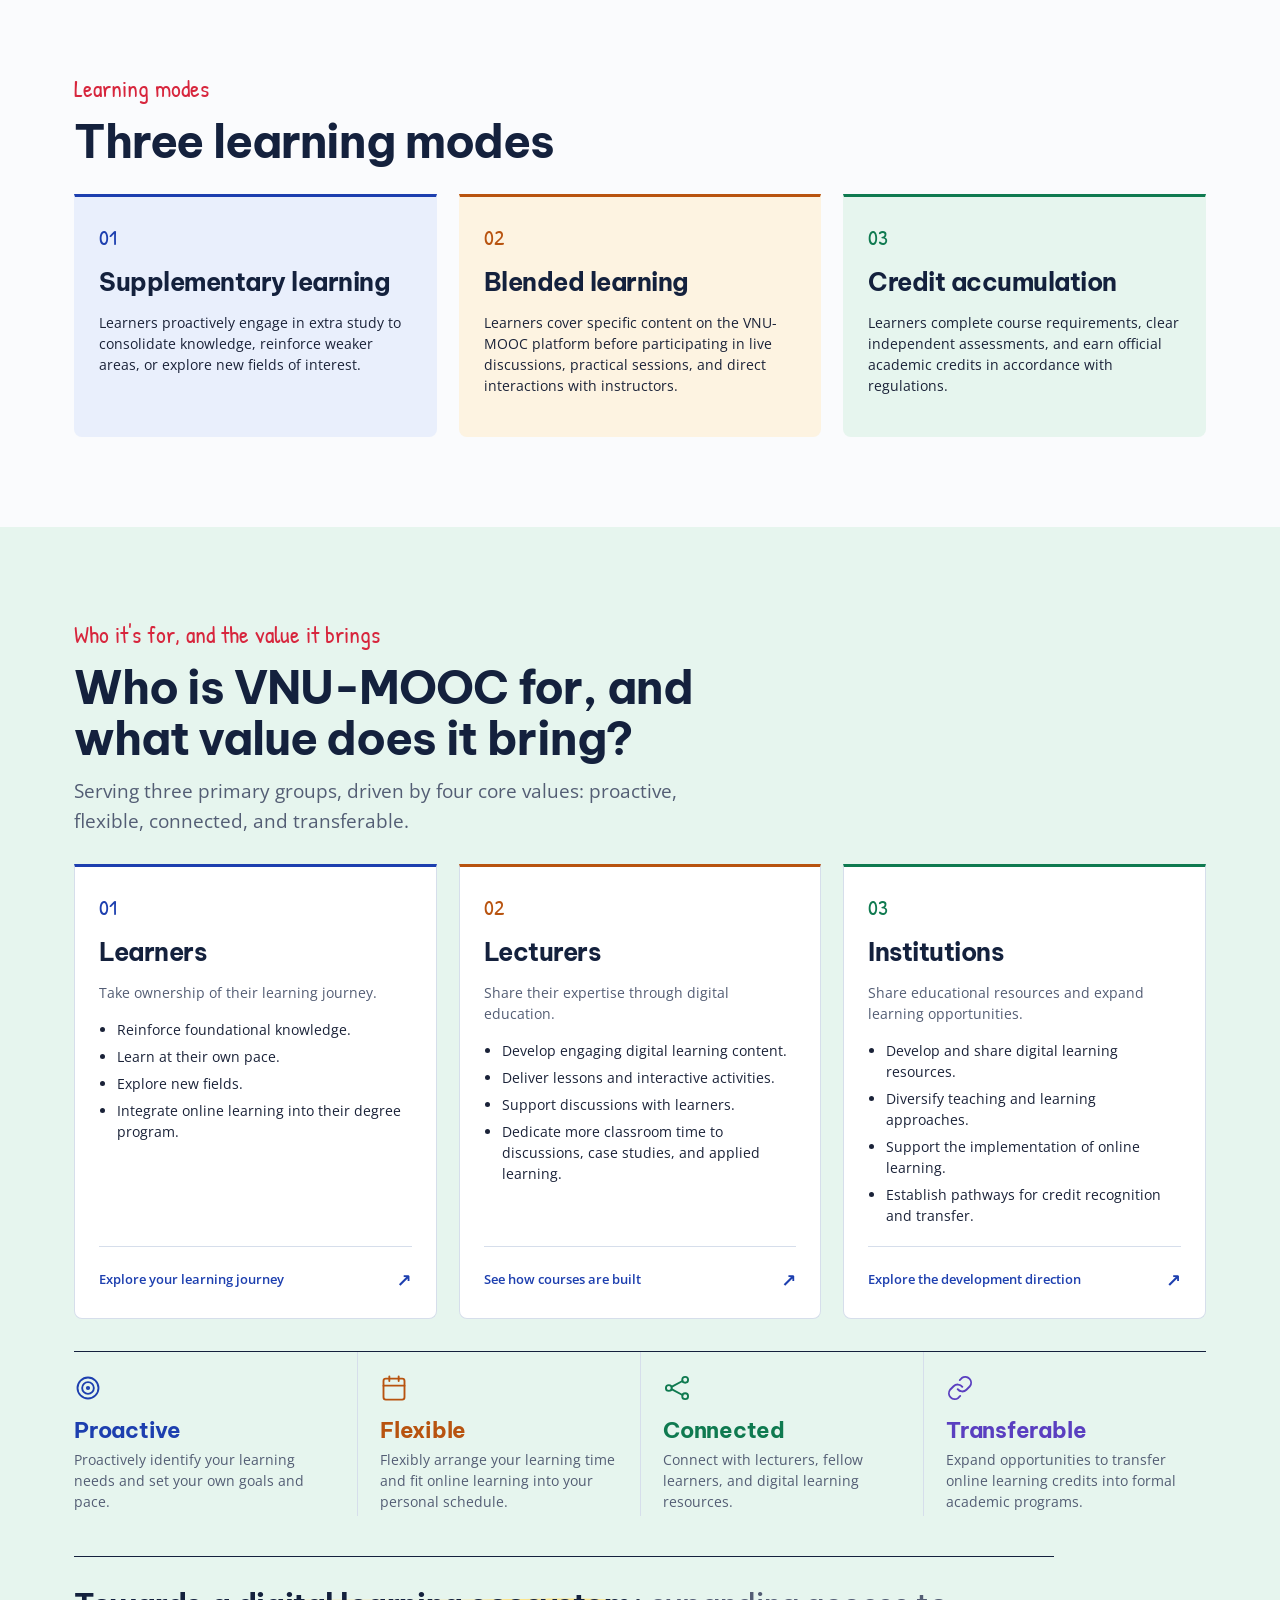
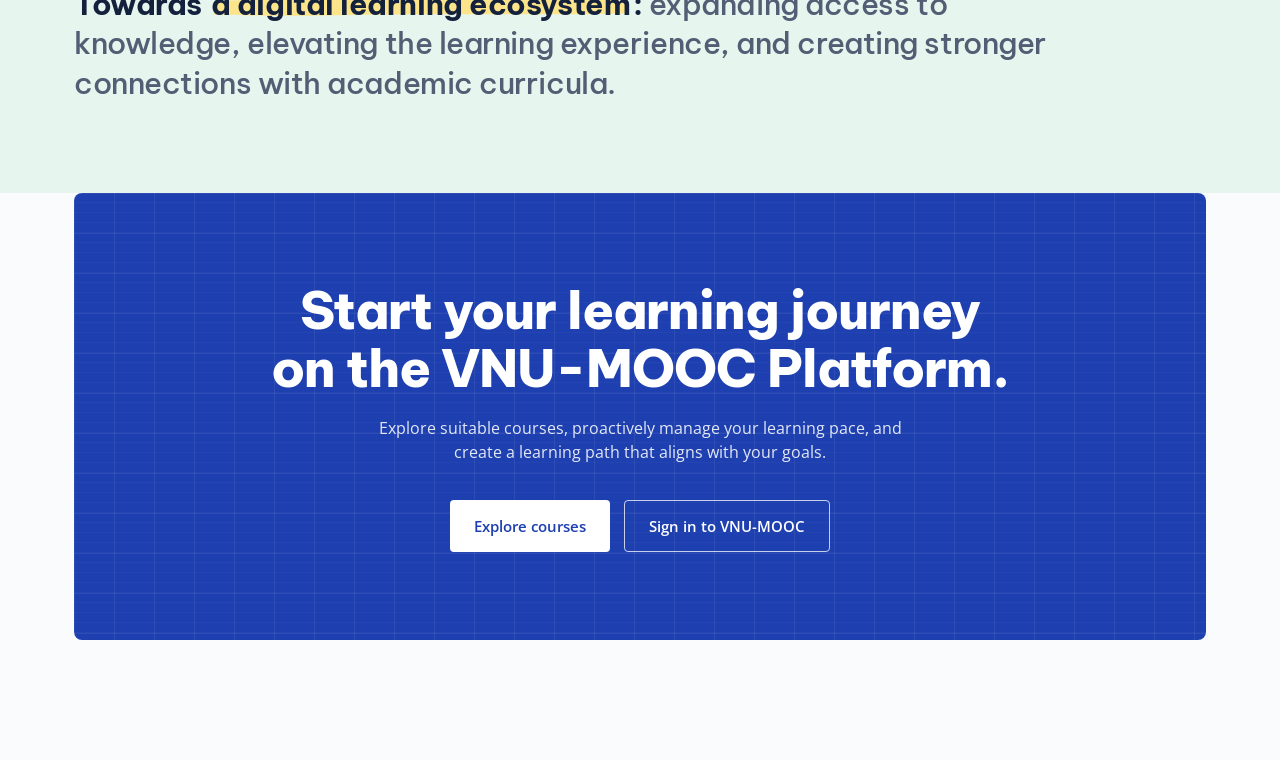
==== commit 6bc9e588: "Revert "Danh mục môn học: mô phỏng infographic Canva [2.1] 33 môn MOOC" Quay về khung danh mục của c" ====
--- a/en/index.html
+++ b/en/index.html
@@ -8,7 +8,7 @@
 <link rel="icon" type="image/png" href="../assets/about/logos/VNUHCM2.png">
 <link rel="preconnect" href="https://fonts.googleapis.com">
 <link rel="preconnect" href="https://fonts.gstatic.com" crossorigin>
-<link href="https://fonts.googleapis.com/css2?family=Be+Vietnam+Pro:wght@400;600;700;800&family=Open+Sans:wght@300..800&family=Oswald:wght@500;600&family=Patrick+Hand&display=swap" rel="stylesheet">
+<link href="https://fonts.googleapis.com/css2?family=Be+Vietnam+Pro:wght@400;600;700;800&family=Open+Sans:wght@300..800&family=Patrick+Hand&display=swap" rel="stylesheet">
 <style>
   :root{
     --font-body:"Open Sans","Google Sans","Inter",system-ui,-apple-system,sans-serif;
@@ -456,14 +456,14 @@
 
       <div class="catalog-cell reveal">
         <div class="catalog">
+          <div class="catalog-head"><h3 id="catalog-title">Course catalog</h3><span>33 courses · 2026–2027</span></div>
           <div class="catalog-scroll" role="region" aria-labelledby="catalog-title" tabindex="0">
-            <div class="cat-head"><img class="cat-logo" src="../assets/about/logos/VNUHCM.png" alt="" width="6050" height="1986" loading="lazy" decoding="async"><h3 id="catalog-title">33 MOOC courses<br>Academic year 2026 – 2027</h3></div>
-            <div class="cat-block"><h4 class="cat-tag"><span class="cat-ic" aria-hidden="true"><svg viewBox="0 0 24 24"><polygon points="12,2 14.4,8.8 21.5,8.9 15.8,13.2 17.9,20.1 12,16 6.1,20.1 8.2,13.2 2.5,8.9 9.6,8.8" fill="#ffd400"/></svg></span>Political theory</h4><ul class="cat-panel"><li>History of the Communist Party of Vietnam</li><li>Marxist–Leninist Philosophy</li><li>Ho Chi Minh Ideology</li><li>Scientific Socialism</li><li>Marxist–Leninist Political Economy</li></ul><svg class="cat-art" viewBox="0 0 120 110" aria-hidden="true" focusable="false"><rect x="21" y="6" width="4" height="102" rx="2" fill="#9a6a3a"/><circle cx="23" cy="6" r="4" fill="#e0b23a"/><path d="M25 12c22-8 44 10 80 0l-7 27 7 25c-34 10-56-8-80 0z" fill="#da251d"/><path d="M25 12c22-8 44 10 80 0l-2 7c-34 8-56-8-78 0z" fill="#ff4a3d" opacity=".55"/><polygon points="64,23 67.1,31.8 76.4,32 68.9,37.6 71.6,46.5 64,41.2 56.4,46.5 59.1,37.6 51.6,32 60.9,31.8" fill="#ffde00"/></svg></div>
-            <div class="cat-block is-right"><h4 class="cat-tag"><span class="cat-ic" aria-hidden="true"><svg viewBox="0 0 24 24"><circle cx="12" cy="12" r="11" fill="#111"/><path d="M9 8.5 5.5 12 9 15.5M15 8.5l3.5 3.5-3.5 3.5M13 7.5l-2 9" fill="none" stroke="#fff" stroke-width="1.7" stroke-linecap="round" stroke-linejoin="round"/></svg></span>Information technology</h4><ul class="cat-panel"><li>Computer Architecture</li><li>Python Programming</li><li>Object-Oriented Programming</li><li>Introduction to Artificial Intelligence</li><li>Introduction to Data Science</li><li>Data Visualization</li><li>Data Analysis with Python</li><li>Digital Skills</li></ul><svg class="cat-art" viewBox="0 0 120 110" aria-hidden="true" focusable="false"><defs><linearGradient id="catLapen" x1="0" y1="0" x2="1" y2="1"><stop offset="0" stop-color="#c59bff"/><stop offset="1" stop-color="#6a3fd0"/></linearGradient></defs><rect x="20" y="16" width="80" height="56" rx="7" fill="url(#catLapen)"/><rect x="27" y="23" width="66" height="42" rx="3" fill="#2a1d6e"/><path d="M10 78h100l-9 14H19z" fill="#9a6cf0"/><path d="M48 78h24v4H48z" fill="#6a3fd0"/><path d="M50 36l-8 8 8 8M70 36l8 8-8 8M63 32l-6 24" fill="none" stroke="#7fe3ff" stroke-width="3.2" stroke-linecap="round" stroke-linejoin="round"/></svg></div>
-            <div class="cat-block"><h4 class="cat-tag"><span class="cat-ic" aria-hidden="true"><svg viewBox="0 0 24 24" fill="none" stroke="#5a3fc0" stroke-width="1.5"><ellipse cx="12" cy="12" rx="10" ry="4"/><ellipse cx="12" cy="12" rx="10" ry="4" transform="rotate(60 12 12)"/><ellipse cx="12" cy="12" rx="10" ry="4" transform="rotate(-60 12 12)"/><circle cx="12" cy="12" r="1.8" fill="#e24a4a" stroke="none"/></svg></span>Basic sciences</h4><ul class="cat-panel"><li>General Chemistry</li><li>General Physics</li><li>General Biology</li><li>Linear Algebra</li><li>Discrete Mathematics</li><li>Calculus</li><li>Probability and Statistics</li></ul><svg class="cat-art" viewBox="0 0 120 110" aria-hidden="true" focusable="false"><g fill="none" stroke="#2b2f7a" stroke-width="2.4"><ellipse cx="74" cy="34" rx="30" ry="10"/><ellipse cx="74" cy="34" rx="30" ry="10" transform="rotate(60 74 34)"/><ellipse cx="74" cy="34" rx="30" ry="10" transform="rotate(-60 74 34)"/></g><circle cx="74" cy="34" r="5" fill="#e24a4a"/><rect x="14" y="88" width="72" height="12" rx="2" fill="#2b2f7a"/><rect x="20" y="76" width="64" height="12" rx="2" fill="#e07b39"/><rect x="16" y="64" width="60" height="12" rx="2" fill="#3a7bd5"/><path d="M22 70h48M26 82h52M20 94h60" stroke="#fff" stroke-opacity=".5" stroke-width="1.5"/><circle cx="96" cy="86" r="10" fill="#e24a4a"/><path d="M96 76c0-4 3-6 6-6" stroke="#3f9a4a" stroke-width="2.5" fill="none" stroke-linecap="round"/><path d="M28 30a12 12 0 0 1 24 0v26h-8V30a4 4 0 0 0-8 0v26h-8z" fill="#d93a3a"/><path d="M28 50h8v6h-8zM44 50h8v6h-8z" fill="#b9c3d6"/></svg></div>
-            <div class="cat-block is-right"><h4 class="cat-tag"><span class="cat-ic" aria-hidden="true"><svg viewBox="0 0 24 24"><circle cx="12" cy="12" r="3.2" fill="#1b1d6b"/><g fill="#f08a24"><circle cx="12" cy="3.5" r="2.3"/><circle cx="12" cy="20.5" r="2.3"/></g><g fill="#2e9e6a"><circle cx="4.6" cy="7.8" r="2.3"/><circle cx="19.4" cy="16.2" r="2.3"/></g><g fill="#e24a4a"><circle cx="19.4" cy="7.8" r="2.3"/><circle cx="4.6" cy="16.2" r="2.3"/></g><path d="M12 6v3M12 15v3M6.7 9l2.6 1.5M14.7 13.5l2.6 1.5M17.3 9l-2.6 1.5M9.3 13.5 6.7 15" stroke="#1b1d6b" stroke-width="1.2"/></svg></span>Social sciences</h4><ul class="cat-panel"><li>Psychology</li><li>Introduction to Law</li></ul><svg class="cat-art" viewBox="0 0 120 110" aria-hidden="true" focusable="false"><path d="M8 96a52 26 0 0 1 104 0z" fill="#4aa3e8"/><path d="M20 90c8-8 22-10 30-4s16 2 22-4 18-4 26 6" fill="none" stroke="#4cb871" stroke-width="6" stroke-linecap="round"/><rect x="26" y="52" width="14" height="38" fill="#2b4fa8"/><rect x="42" y="38" width="16" height="52" fill="#3a6fd8"/><rect x="60" y="46" width="14" height="44" fill="#2b4fa8"/><rect x="76" y="58" width="16" height="32" fill="#3a6fd8"/><g fill="#9ec5ff"><rect x="30" y="58" width="3" height="4"/><rect x="34" y="66" width="3" height="4"/><rect x="46" y="44" width="3" height="4"/><rect x="52" y="54" width="3" height="4"/><rect x="64" y="52" width="3" height="4"/><rect x="80" y="64" width="3" height="4"/><rect x="86" y="72" width="3" height="4"/></g><path d="M50 30V12h-6l10-10 10 10h-6v18z" fill="#f08a24"/><path d="M70 40V24h-5l8-9 8 9h-5v16z" fill="#ffb020"/></svg></div>
-            <div class="cat-block"><h4 class="cat-tag"><span class="cat-ic" aria-hidden="true"><svg viewBox="0 0 24 24"><rect x="2" y="7" width="18" height="11" rx="1.5" fill="#7cc47f"/><rect x="4" y="5" width="18" height="11" rx="1.5" fill="#3f9a4a"/><circle cx="13" cy="10.5" r="3" fill="#bfe8b8"/><path d="M6.5 8v5M19.5 8v5" stroke="#bfe8b8" stroke-width="1.4"/></svg></span>Economics &amp; business</h4><ul class="cat-panel"><li>Business Statistics</li><li>Principles of Management</li><li>Principles of Financial Markets</li><li>Principles of Accounting</li><li>Microeconomics</li><li>Macroeconomics</li></ul><svg class="cat-art" viewBox="0 0 120 110" aria-hidden="true" focusable="false"><circle cx="66" cy="56" r="34" fill="#4aa3e8"/><path d="M44 36c8-4 14 2 12 8s4 10 10 8 10 6 6 12-14 4-16 12M78 28c6 2 10 8 8 14s4 8 10 6" fill="none" stroke="#4cb871" stroke-width="7" stroke-linecap="round"/><rect x="6" y="30" width="34" height="30" rx="3" fill="#c9f0d0"/><path d="M12 54V44M19 54V38M26 54V46M33 54V36" stroke="#2e9e6a" stroke-width="4" stroke-linecap="round"/><circle cx="100" cy="20" r="11" fill="#f5c242"/><path d="M100 13v14M104 16.5c-1-2-7-2-7 1s7 2 7 5-6 3-7 1" fill="none" stroke="#b8860b" stroke-width="1.8" stroke-linecap="round"/><path d="M54 100V80h-7l12-14 12 14h-7v20z" fill="#e24a4a"/><g fill="#f5c242"><ellipse cx="96" cy="100" rx="11" ry="3.5"/><ellipse cx="96" cy="95" rx="11" ry="3.5"/><ellipse cx="96" cy="90" rx="11" ry="3.5"/></g></svg></div>
-            <div class="cat-block is-right"><h4 class="cat-tag"><span class="cat-ic" aria-hidden="true"><svg viewBox="0 0 24 24"><path d="M12 21s-8-5.2-8-11a4.5 4.5 0 0 1 8-2.8A4.5 4.5 0 0 1 20 10c0 5.8-8 11-8 11z" fill="#e2454f"/><path d="M5 12h4l1.5-3 2.5 6 1.5-3H19" fill="none" stroke="#fff" stroke-width="1.5" stroke-linejoin="round" stroke-linecap="round"/></svg></span>Health</h4><ul class="cat-panel"><li>The Reproductive System, Pregnancy and Childbirth</li><li>The Digestive System</li><li>Cell and Molecular Biology</li><li>Pharmacology 1</li><li>The Human Body</li></ul><svg class="cat-art" viewBox="0 0 120 110" aria-hidden="true" focusable="false"><rect x="12" y="14" width="58" height="82" rx="7" fill="#f6a5a5"/><rect x="19" y="24" width="44" height="64" rx="3" fill="#fff"/><rect x="29" y="8" width="24" height="12" rx="4" fill="#e05a5a"/><path d="M41 58s-12-7-12-15a6.5 6.5 0 0 1 12-3.5A6.5 6.5 0 0 1 53 43c0 8-12 15-12 15z" fill="#e2454f"/><path d="M23 70h8l3-6 4 10 3-6h16" fill="none" stroke="#e2454f" stroke-width="2.2" stroke-linejoin="round" stroke-linecap="round"/><path d="M80 14v22a14 14 0 0 0 28 0V14" fill="none" stroke="#2f9c8f" stroke-width="4" stroke-linecap="round"/><path d="M94 50v22a12 12 0 0 1-24 0v-4" fill="none" stroke="#2f9c8f" stroke-width="4" stroke-linecap="round"/><circle cx="70" cy="62" r="8" fill="#fff" stroke="#2f9c8f" stroke-width="4"/><circle cx="70" cy="62" r="3" fill="#2f9c8f"/></svg></div>
+            <div class="catalog-group"><h4>Political theory <span>5</span></h4><ul><li>Marxist–Leninist Philosophy</li><li>Marxist–Leninist Political Economy</li><li>Scientific Socialism</li><li>History of the Communist Party of Vietnam</li><li>Ho Chi Minh Ideology</li></ul></div>
+            <div class="catalog-group"><h4>Information technology <span>8</span></h4><ul><li>Digital Skills</li><li>Python Programming</li><li>Object-Oriented Programming</li><li>Computer Architecture</li><li>Introduction to Artificial Intelligence</li><li>Introduction to Data Science</li><li>Data Analysis with Python</li><li>Data Visualization</li></ul></div>
+            <div class="catalog-group"><h4>Basic sciences <span>7</span></h4><ul><li>General Physics</li><li>General Chemistry</li><li>General Biology</li><li>Calculus</li><li>Linear Algebra</li><li>Probability and Statistics</li><li>Discrete Mathematics</li></ul></div>
+            <div class="catalog-group"><h4>Social sciences <span>2</span></h4><ul><li>Psychology</li><li>Introduction to Law</li></ul></div>
+            <div class="catalog-group"><h4>Economics &amp; business <span>6</span></h4><ul><li>Microeconomics</li><li>Macroeconomics</li><li>Principles of Management</li><li>Principles of Accounting</li><li>Principles of Financial Markets</li><li>Business Statistics</li></ul></div>
+            <div class="catalog-group"><h4>Health <span>5</span></h4><ul><li>The Human Body</li><li>Cell and Molecular Biology</li><li>The Digestive System</li><li>The Reproductive System, Pregnancy and Childbirth</li><li>Pharmacology 1</li></ul></div>
           </div>
         </div>
       </div>
--- a/assets/about/about.css
+++ b/assets/about/about.css
@@ -127,27 +127,20 @@
 .development-story{grid-template-columns:repeat(3,minmax(0,1fr));gap:20px;margin:26px 0 0}
 .development-story strong em{font-style:normal;font-family:var(--hand);font-weight:400;font-size:1.2em;color:var(--pen);margin-left:4px}
 .development-story span{font-size:13px;line-height:1.45}
-/* Danh mục môn: mô phỏng infographic Canva "[2.1] 33 môn MOOC", cuộn trong khung */
-.catalog-cell{position:relative;min-width:0;min-height:420px}
-.catalog{--cat-navy:#1b1d6b;--cat-bg:#dff6fb;--font-cond:"Oswald","Be Vietnam Pro",sans-serif;position:absolute;inset:0;background:var(--cat-bg);border:1.5px solid var(--navy);border-radius:8px;overflow:hidden}
-.catalog::after{content:"";position:absolute;left:0;right:0;bottom:0;height:36px;background:linear-gradient(rgba(223,246,251,0),var(--cat-bg));pointer-events:none}
-.catalog-scroll{height:100%;overflow-y:auto;overscroll-behavior:contain;padding-bottom:30px;scrollbar-width:thin;scrollbar-color:var(--cat-navy) transparent;background:url("data:image/svg+xml,%3Csvg xmlns='http://www.w3.org/2000/svg' viewBox='0 0 300 110'%3E%3Cg fill='none' stroke='%2390c6e6' stroke-width='.8' opacity='.7'%3E%3Cpath d='M20 18 70 40 120 10 175 46 230 16 285 38M70 40 95 80 175 46 210 92 285 38M120 10 175 46M230 16 210 92'/%3E%3C/g%3E%3Cg fill='%2390c6e6'%3E%3Ccircle cx='20' cy='18' r='3'/%3E%3Ccircle cx='70' cy='40' r='4'/%3E%3Ccircle cx='120' cy='10' r='3'/%3E%3Ccircle cx='175' cy='46' r='5'/%3E%3Ccircle cx='230' cy='16' r='3'/%3E%3Ccircle cx='285' cy='38' r='4'/%3E%3Ccircle cx='95' cy='80' r='2.5'/%3E%3Ccircle cx='210' cy='92' r='3'/%3E%3C/g%3E%3C/svg%3E") top center/100% auto no-repeat local}
+.catalog-cell{position:relative;min-width:0;min-height:340px}
+.catalog{position:absolute;inset:0;display:flex;flex-direction:column;background:#fff;border:1.5px solid var(--navy);border-radius:8px;overflow:hidden}
+.catalog-head{flex:none;display:flex;flex-wrap:wrap;align-items:baseline;justify-content:space-between;gap:12px;padding:14px 18px 12px;border-bottom:1px solid var(--line);background:var(--tint-blue)}
+.catalog-head h3{font-size:17px;color:var(--navy)}
+.catalog-head span{font-size:12px;color:var(--muted);white-space:nowrap}
+.catalog-scroll{flex:1;min-height:0;overflow-y:auto;overscroll-behavior:contain;padding:0 18px 12px;scrollbar-width:thin;scrollbar-color:var(--blue) transparent}
 .catalog-scroll:focus-visible{outline:3px solid #e57400;outline-offset:-3px}
-.cat-head{text-align:center;padding:16px 16px 4px}
-.cat-logo{height:28px;width:auto;margin:0 auto 8px}
-.cat-head h3{font-family:var(--font-cond);font-weight:600;text-transform:uppercase;font-size:clamp(19px,1.9vw,24px);line-height:1.2;letter-spacing:.01em;color:var(--cat-navy)}
-.cat-block{display:grid;grid-template-columns:minmax(0,70%) minmax(0,1fr);grid-template-areas:"tag art" "panel art";align-items:start;margin-top:14px}
-.cat-block.is-right{grid-template-columns:minmax(0,1fr) minmax(0,70%);grid-template-areas:"art tag" "art panel"}
-.cat-tag{grid-area:tag;position:relative;z-index:1;justify-self:start;display:flex;align-items:center;gap:8px;min-width:84%;padding:6px 20px 6px 12px;background:#fff;border-radius:0 999px 999px 0;box-shadow:0 1px 3px rgba(20,33,61,.14);font-family:var(--font-cond);font-weight:600;font-size:16px;line-height:1.25;letter-spacing:.01em;text-transform:uppercase;color:var(--cat-navy)}
-.is-right .cat-tag{justify-self:end;padding:6px 12px 6px 20px;border-radius:999px 0 0 999px}
-.cat-ic{flex:none;display:grid;place-items:center;width:24px;height:24px}
-.cat-ic svg{width:22px;height:22px}
-.cat-panel{grid-area:panel;margin-top:-12px;padding:22px 16px 14px 32px;background:var(--cat-navy);color:#fff;border-radius:0 22px 22px 0;font-size:13px;line-height:1.5}
-.is-right .cat-panel{padding-left:36px;border-radius:22px 0 0 22px}
-.cat-panel li::marker{color:#fff}
-.cat-art{grid-area:art;align-self:center;justify-self:center;width:86%;max-width:128px;height:auto;margin-top:12px}
-@media(max-width:960px){.numbers-grid{grid-template-columns:1fr;gap:24px}.catalog-cell{min-height:0}.catalog{position:relative;height:440px}}
-@media(max-width:600px){.development-story{grid-template-columns:1fr;gap:14px;margin-top:20px}.catalog{height:420px}.cat-panel{font-size:12.5px}.cat-tag{font-size:15px}}
+.catalog-group h4{position:sticky;top:0;z-index:1;display:flex;align-items:center;justify-content:space-between;gap:10px;padding:12px 0 6px;background:#fff;font-size:13px;color:var(--blue);border-bottom:1.5px solid var(--navy)}
+.catalog-group h4 span{font-size:11px;font-weight:700;padding:1px 8px;border-radius:999px;background:var(--sky);color:var(--blue)}
+.catalog-group ul{list-style:none}
+.catalog-group li{font-size:14px;line-height:1.4;padding:6px 0;border-bottom:1px dashed var(--line);color:var(--ink)}
+.catalog-group li:last-child{border-bottom:0}
+@media(max-width:960px){.numbers-grid{grid-template-columns:1fr;gap:24px}.catalog-cell{min-height:0}.catalog{position:static;height:360px}}
+@media(max-width:600px){.development-story{grid-template-columns:1fr;gap:14px;margin-top:20px}.catalog{height:320px}}
 
 .build-flow{list-style:none;display:grid;grid-template-columns:repeat(3,minmax(0,1fr));gap:40px;margin-top:40px}
 .build-flow li{position:relative;padding-top:14px;border-top:3px solid var(--blue)}
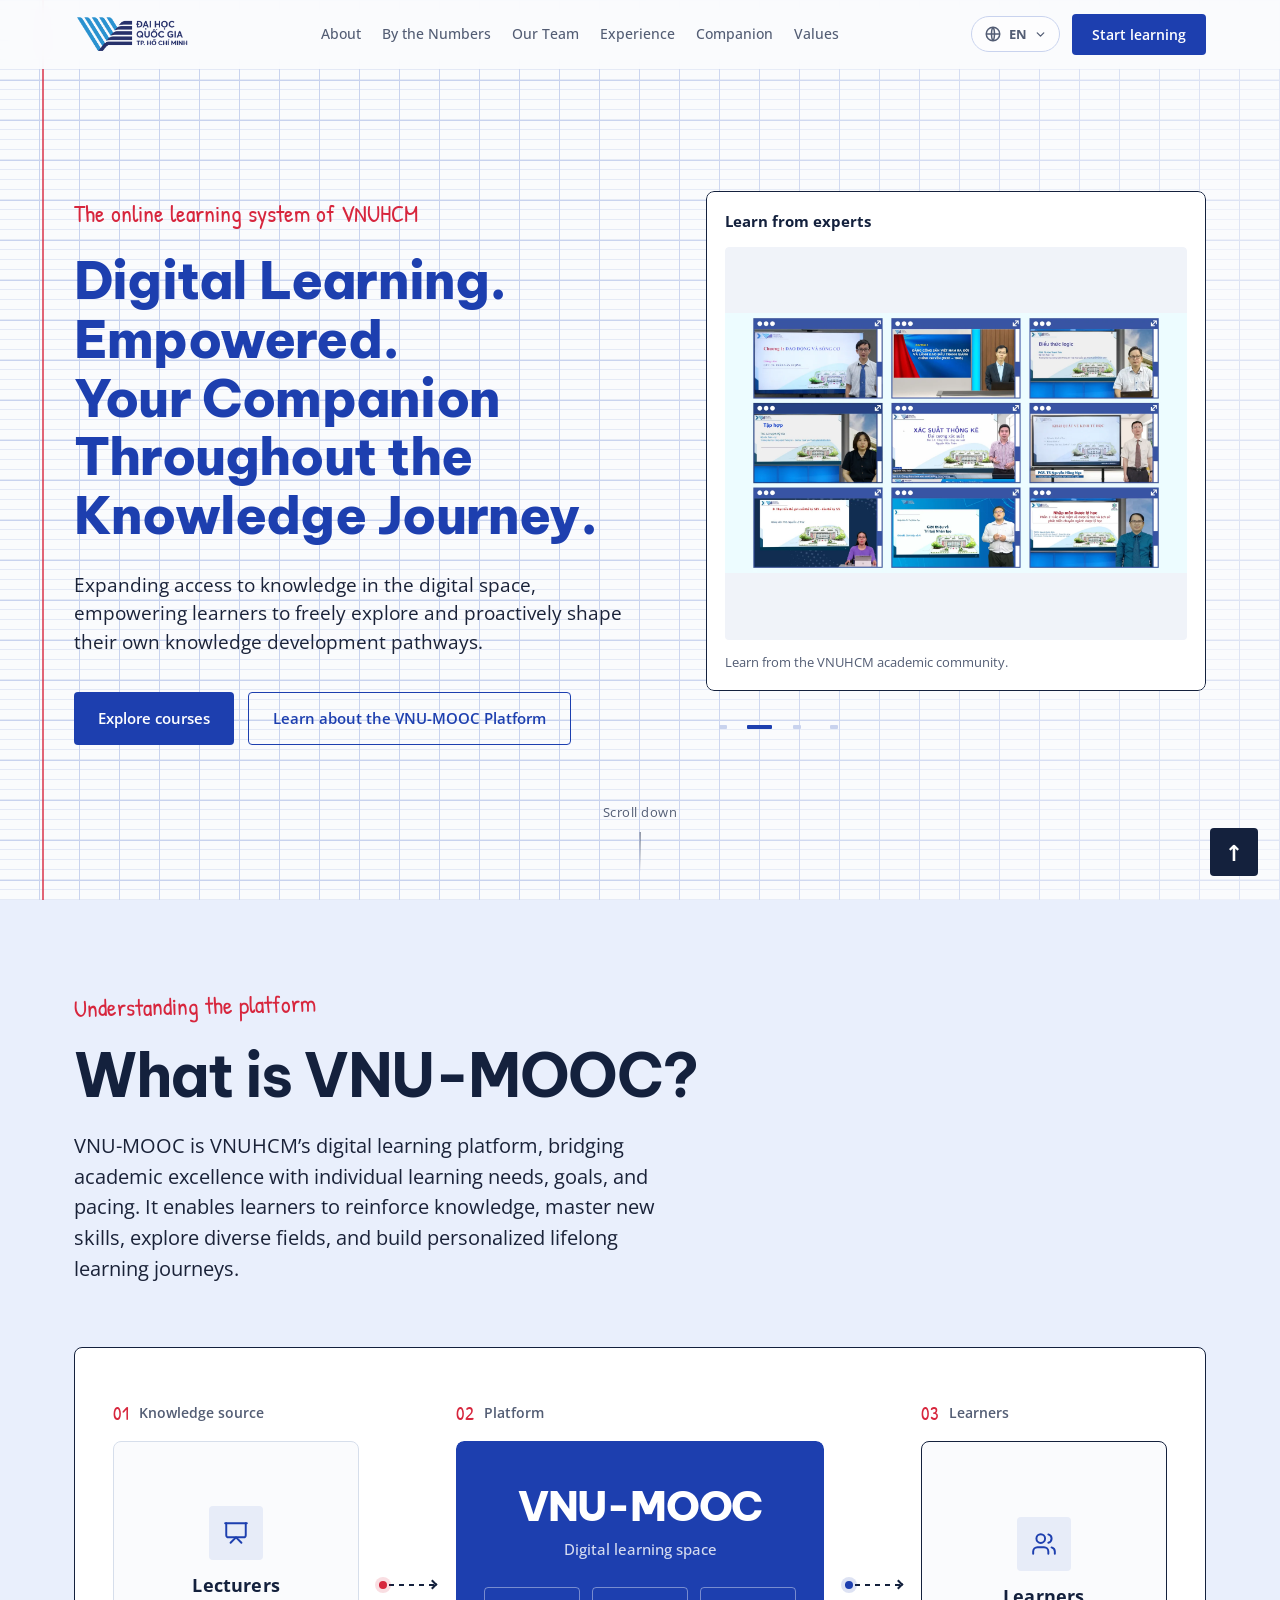
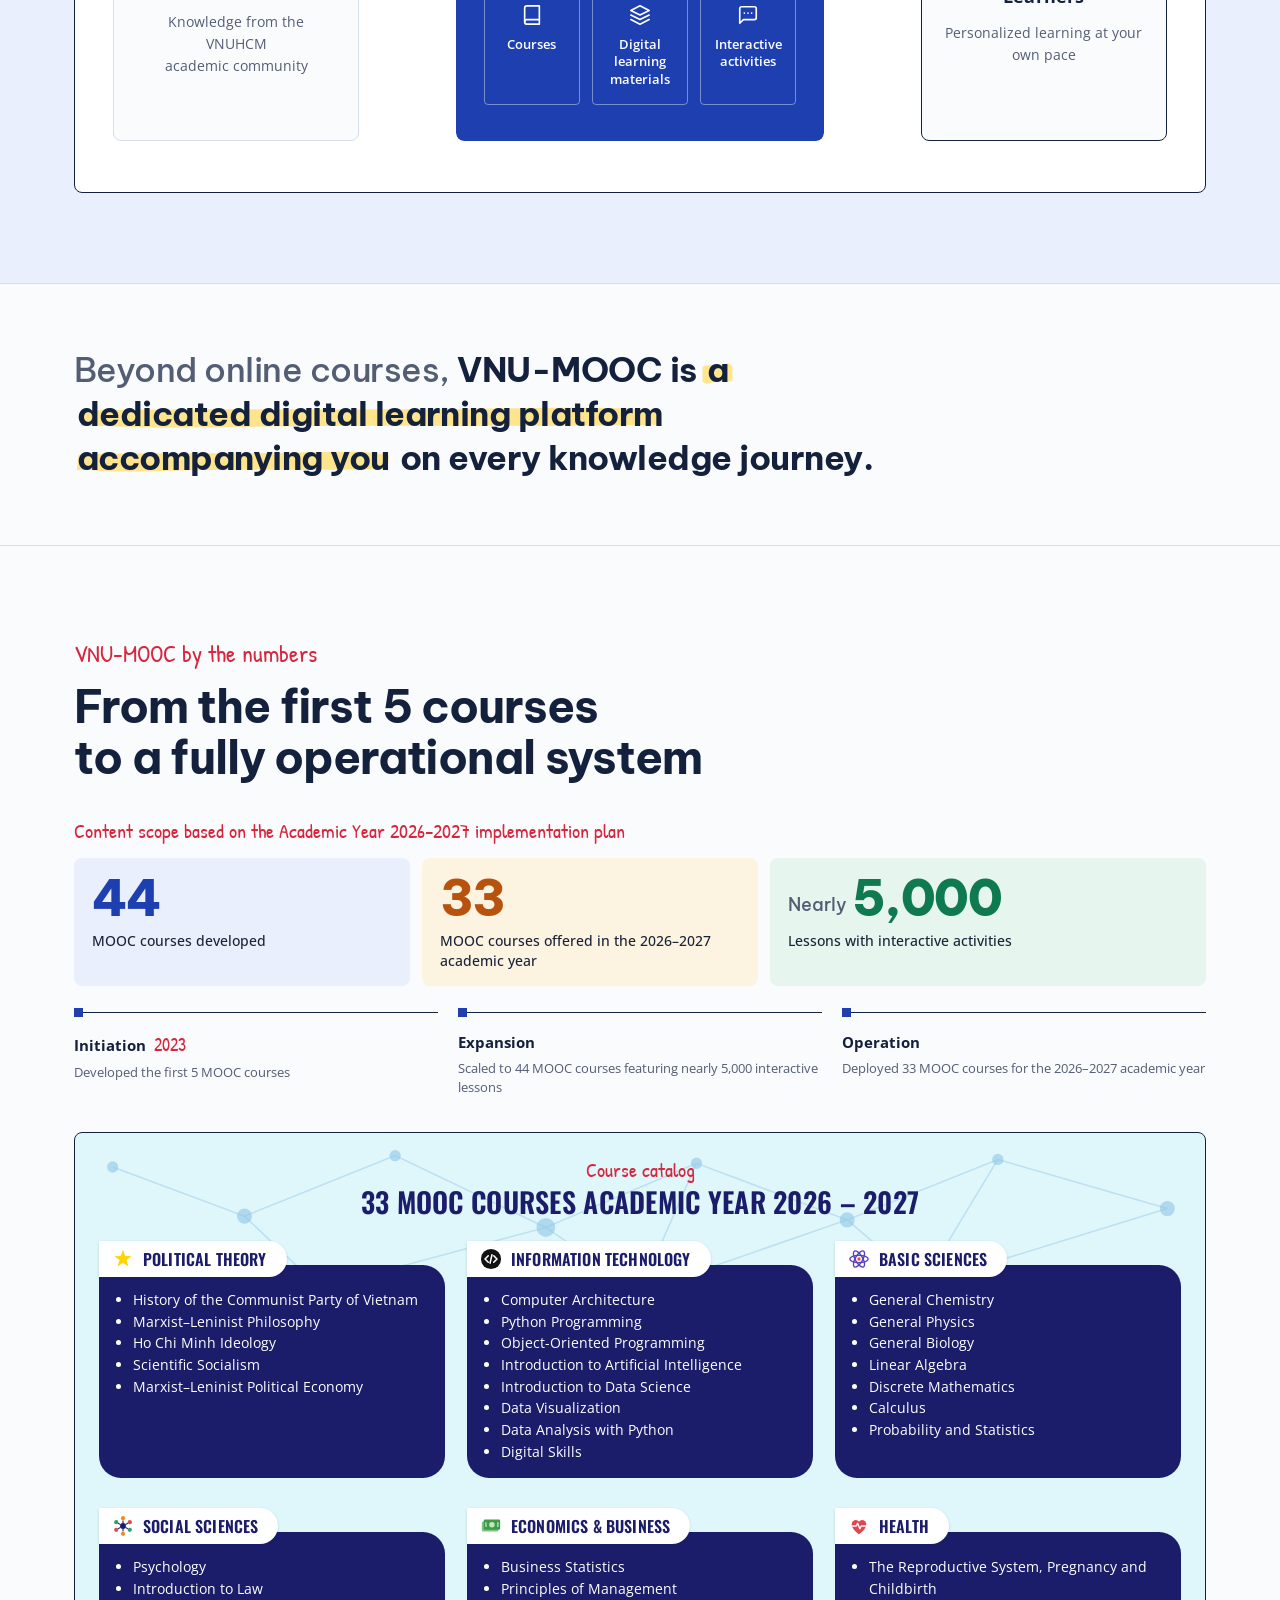
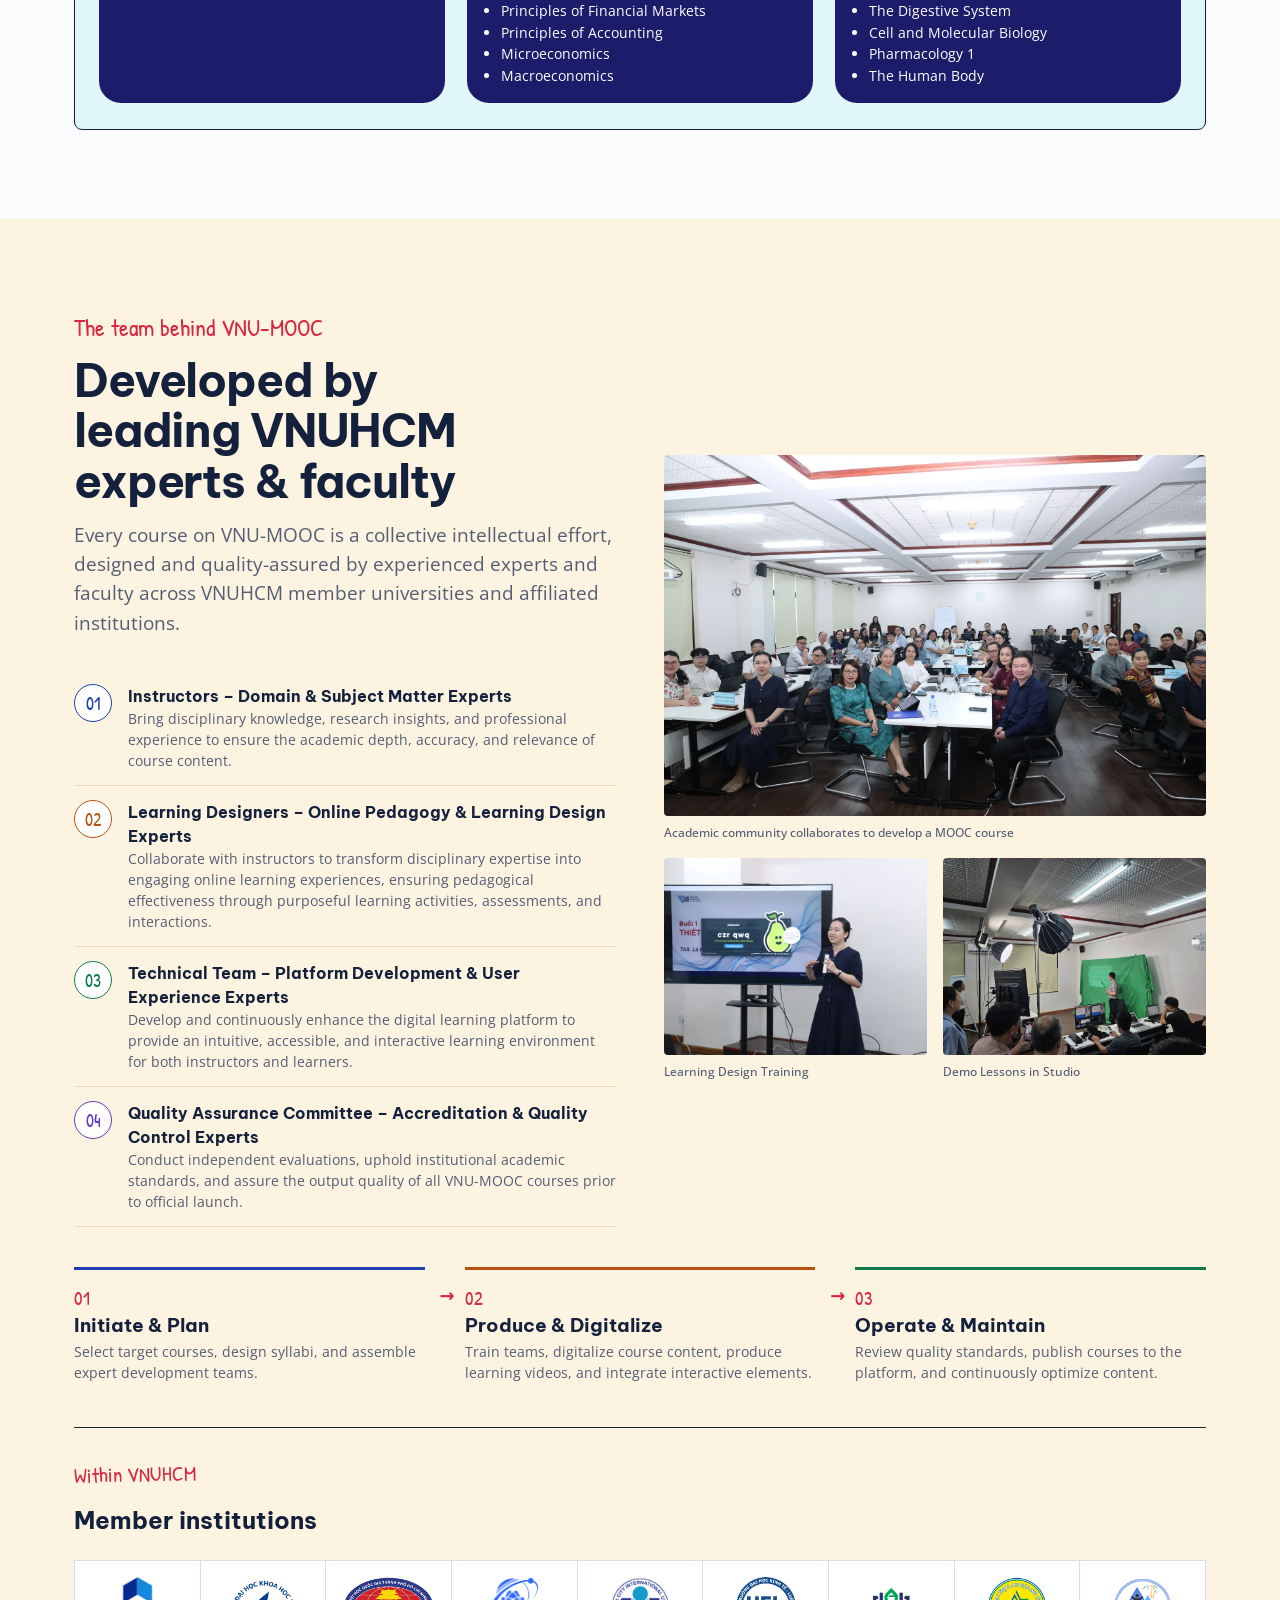
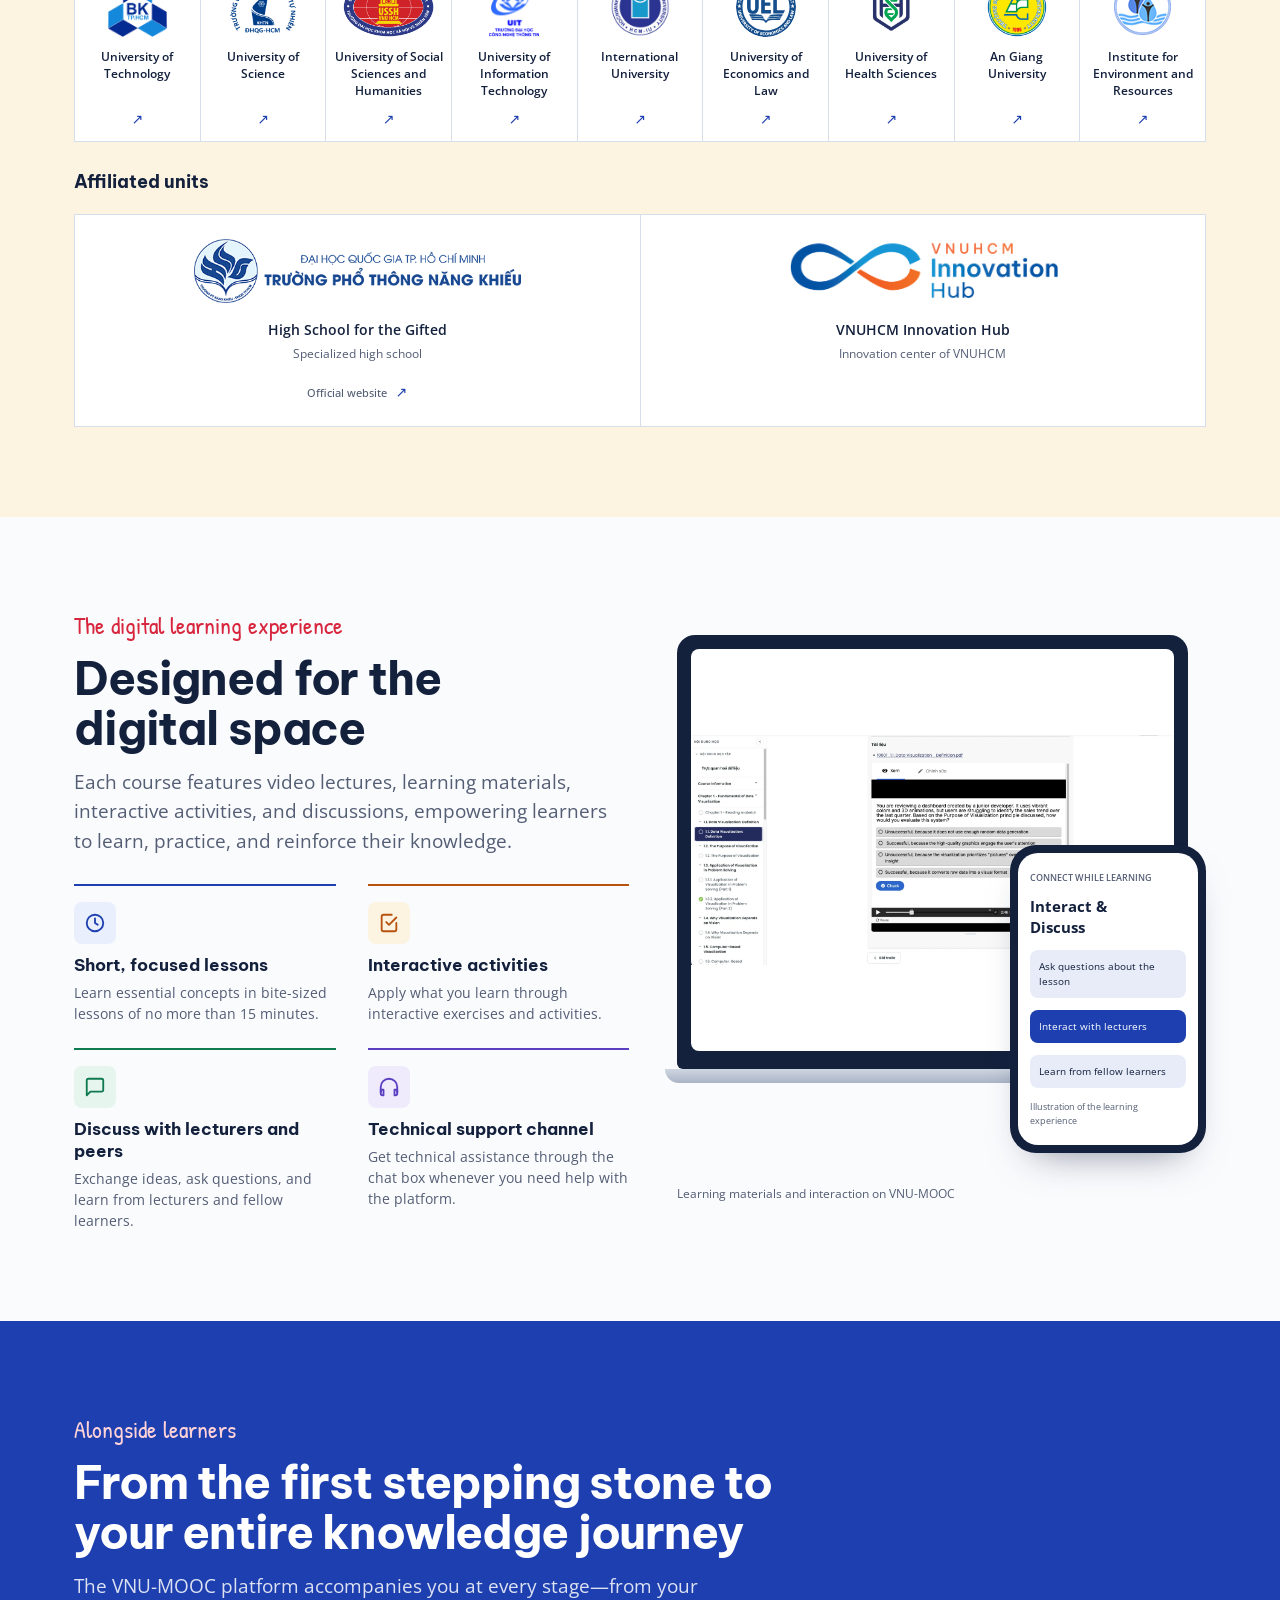
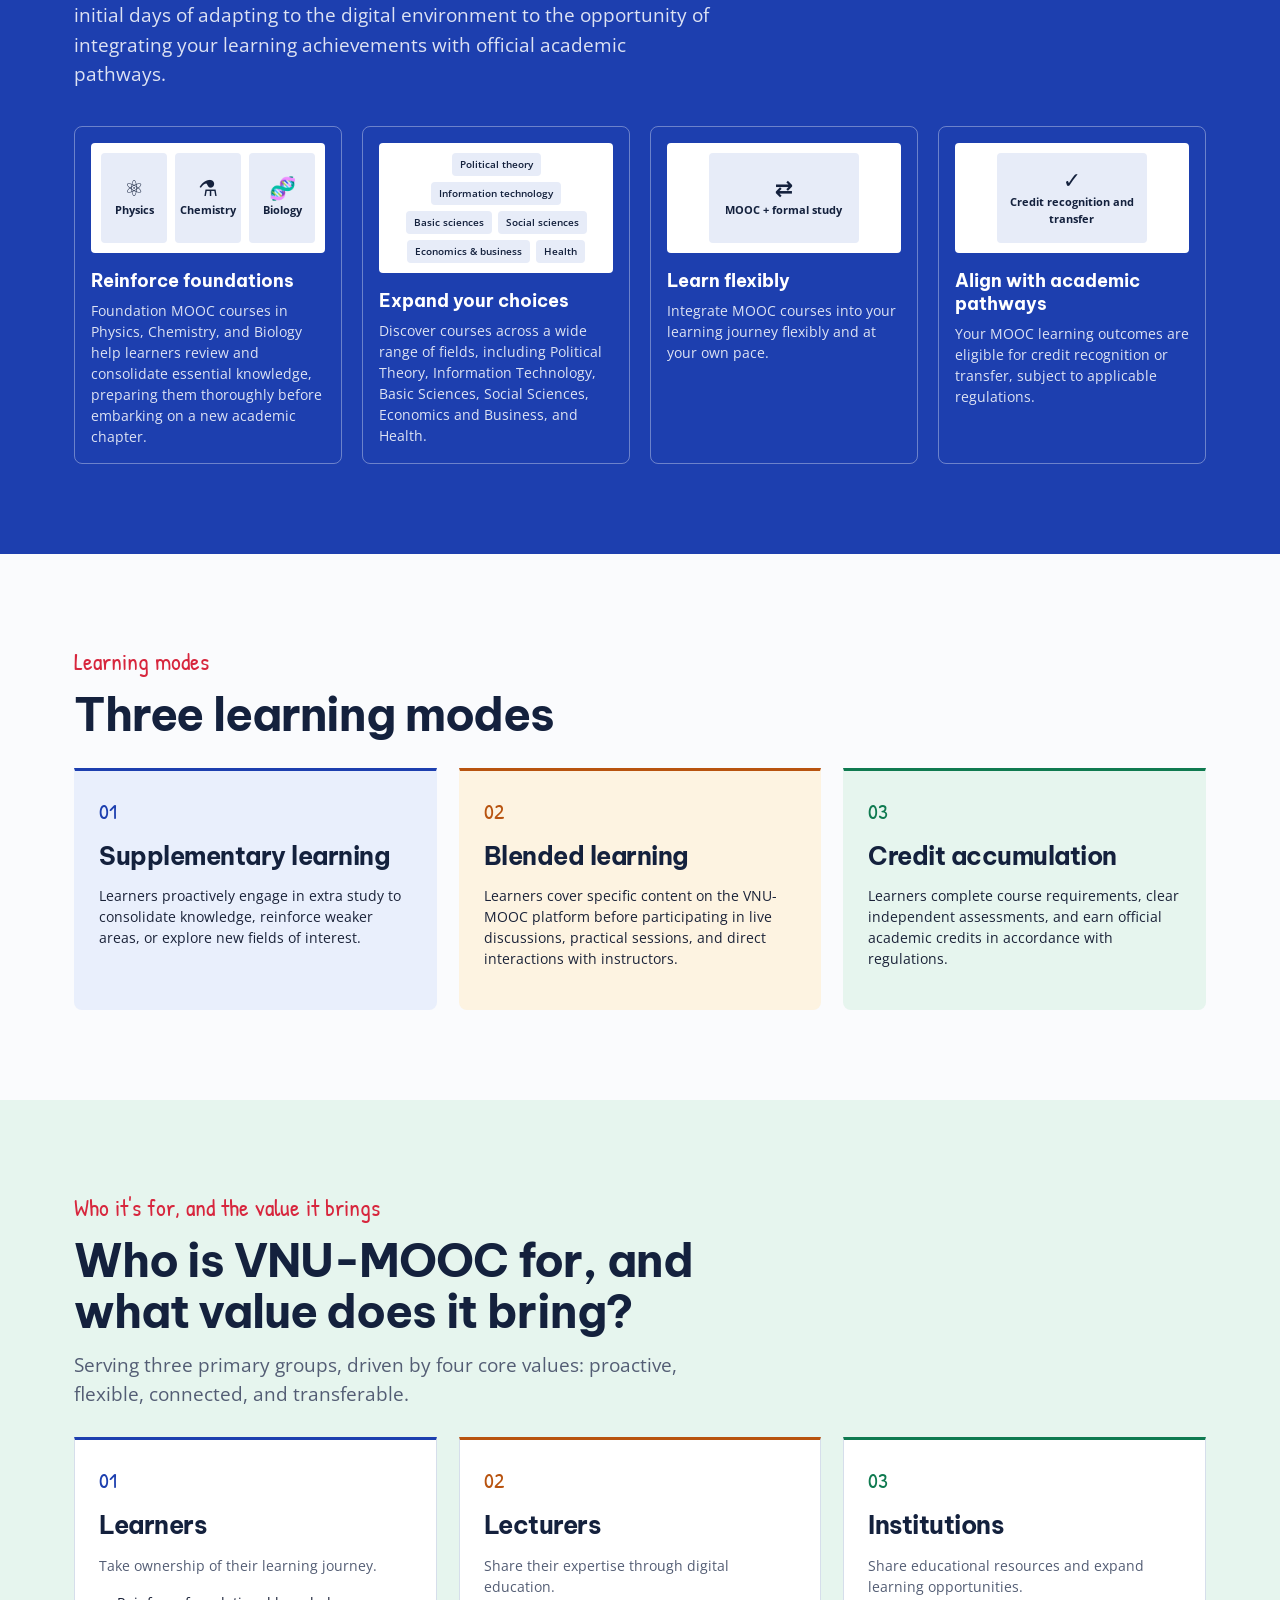
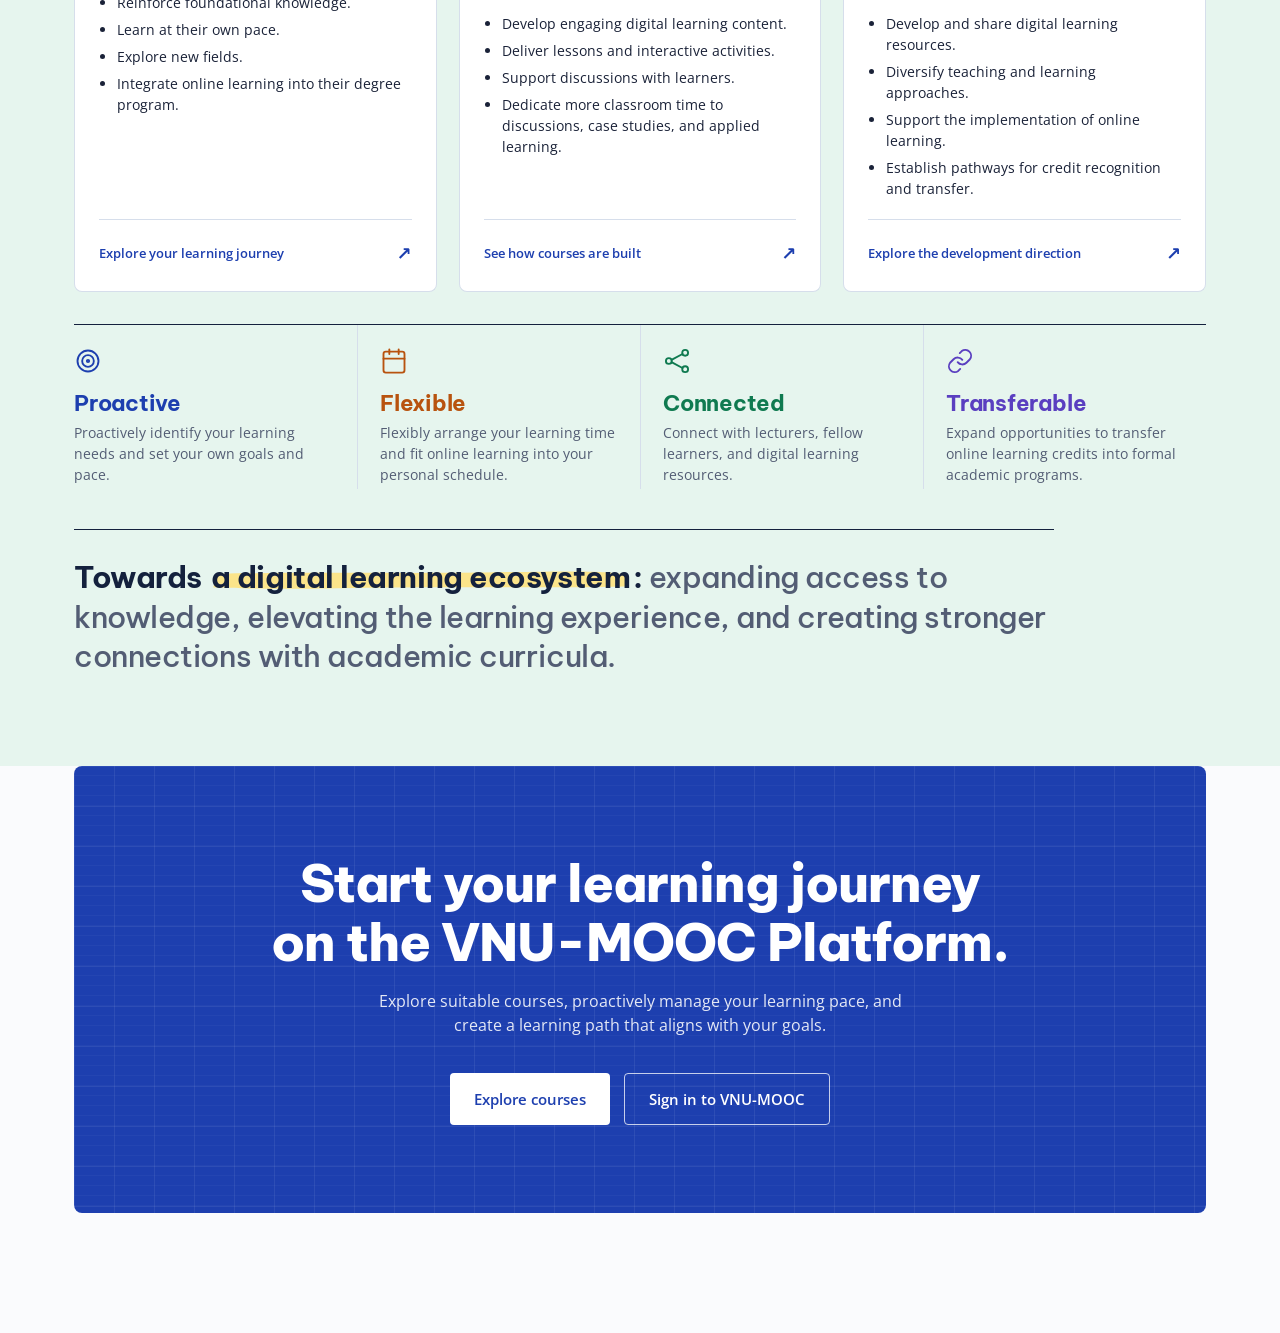
==== commit 7aec953c: "Danh mục môn học: hàng riêng dưới ô số liệu, phong cách infographic Canva - Bỏ bố cục hai cột của mụ" ====
--- a/en/index.html
+++ b/en/index.html
@@ -8,7 +8,7 @@
 <link rel="icon" type="image/png" href="../assets/about/logos/VNUHCM2.png">
 <link rel="preconnect" href="https://fonts.googleapis.com">
 <link rel="preconnect" href="https://fonts.gstatic.com" crossorigin>
-<link href="https://fonts.googleapis.com/css2?family=Be+Vietnam+Pro:wght@400;600;700;800&family=Open+Sans:wght@300..800&family=Patrick+Hand&display=swap" rel="stylesheet">
+<link href="https://fonts.googleapis.com/css2?family=Be+Vietnam+Pro:wght@400;600;700;800&family=Open+Sans:wght@300..800&family=Oswald:wght@500;600&family=Patrick+Hand&display=swap" rel="stylesheet">
 <style>
   :root{
     --font-body:"Open Sans","Google Sans","Inter",system-ui,-apple-system,sans-serif;
@@ -434,38 +434,34 @@
       </div>
     </div>
 
-    <div class="numbers-grid">
-      <div class="numbers-main">
-        <p class="data-context reveal">Content scope based on the Academic Year 2026–2027 implementation plan</p>
-        <div class="stats">
-          <div class="stat reveal d1">
-            <div class="num" data-count="44">44</div>
-            <p>MOOC courses developed</p>
-          </div>
-          <div class="stat reveal d2">
-            <div class="num" data-count="33">33</div>
-            <p>MOOC courses offered in the 2026–2027 academic year</p>
-          </div>
-          <div class="stat reveal d3">
-            <div class="num"><small>Nearly</small><span data-count="5000" data-format="en">5,000</span></div>
-            <p>Lessons with interactive activities</p>
-          </div>
-        </div>
-        <ol class="development-story reveal" aria-label="Development journey"><li><strong>Initiation <em>2023</em></strong><span>Developed the first 5 MOOC courses</span></li><li><strong>Expansion</strong><span>Scaled to 44 MOOC courses featuring nearly 5,000 interactive lessons</span></li><li><strong>Operation</strong><span>Deployed 33 MOOC courses for the 2026–2027 academic year</span></li></ol>
-      </div>
-
-      <div class="catalog-cell reveal">
-        <div class="catalog">
-          <div class="catalog-head"><h3 id="catalog-title">Course catalog</h3><span>33 courses · 2026–2027</span></div>
-          <div class="catalog-scroll" role="region" aria-labelledby="catalog-title" tabindex="0">
-            <div class="catalog-group"><h4>Political theory <span>5</span></h4><ul><li>Marxist–Leninist Philosophy</li><li>Marxist–Leninist Political Economy</li><li>Scientific Socialism</li><li>History of the Communist Party of Vietnam</li><li>Ho Chi Minh Ideology</li></ul></div>
-            <div class="catalog-group"><h4>Information technology <span>8</span></h4><ul><li>Digital Skills</li><li>Python Programming</li><li>Object-Oriented Programming</li><li>Computer Architecture</li><li>Introduction to Artificial Intelligence</li><li>Introduction to Data Science</li><li>Data Analysis with Python</li><li>Data Visualization</li></ul></div>
-            <div class="catalog-group"><h4>Basic sciences <span>7</span></h4><ul><li>General Physics</li><li>General Chemistry</li><li>General Biology</li><li>Calculus</li><li>Linear Algebra</li><li>Probability and Statistics</li><li>Discrete Mathematics</li></ul></div>
-            <div class="catalog-group"><h4>Social sciences <span>2</span></h4><ul><li>Psychology</li><li>Introduction to Law</li></ul></div>
-            <div class="catalog-group"><h4>Economics &amp; business <span>6</span></h4><ul><li>Microeconomics</li><li>Macroeconomics</li><li>Principles of Management</li><li>Principles of Accounting</li><li>Principles of Financial Markets</li><li>Business Statistics</li></ul></div>
-            <div class="catalog-group"><h4>Health <span>5</span></h4><ul><li>The Human Body</li><li>Cell and Molecular Biology</li><li>The Digestive System</li><li>The Reproductive System, Pregnancy and Childbirth</li><li>Pharmacology 1</li></ul></div>
-          </div>
-        </div>
+    <div class="numbers-main">
+      <p class="data-context reveal">Content scope based on the Academic Year 2026–2027 implementation plan</p>
+      <div class="stats">
+        <div class="stat reveal d1">
+          <div class="num" data-count="44">44</div>
+          <p>MOOC courses developed</p>
+        </div>
+        <div class="stat reveal d2">
+          <div class="num" data-count="33">33</div>
+          <p>MOOC courses offered in the 2026–2027 academic year</p>
+        </div>
+        <div class="stat reveal d3">
+          <div class="num"><small>Nearly</small><span data-count="5000" data-format="en">5,000</span></div>
+          <p>Lessons with interactive activities</p>
+        </div>
+      </div>
+      <ol class="development-story reveal" aria-label="Development journey"><li><strong>Initiation <em>2023</em></strong><span>Developed the first 5 MOOC courses</span></li><li><strong>Expansion</strong><span>Scaled to 44 MOOC courses featuring nearly 5,000 interactive lessons</span></li><li><strong>Operation</strong><span>Deployed 33 MOOC courses for the 2026–2027 academic year</span></li></ol>
+    </div>
+
+    <div class="catalog reveal">
+      <div class="cat-head"><span class="cat-kicker">Course catalog</span><h3 id="catalog-title"><span class="nw">33 MOOC courses</span> <span class="nw">academic year 2026 – 2027</span></h3></div>
+      <div class="cat-grid" role="region" aria-labelledby="catalog-title" tabindex="0">
+        <div class="cat-block"><h4 class="cat-tag"><span class="cat-ic" aria-hidden="true"><svg viewBox="0 0 24 24"><polygon points="12,2 14.4,8.8 21.5,8.9 15.8,13.2 17.9,20.1 12,16 6.1,20.1 8.2,13.2 2.5,8.9 9.6,8.8" fill="#ffd400"/></svg></span>Political theory</h4><ul class="cat-panel"><li>History of the Communist Party of Vietnam</li><li>Marxist–Leninist Philosophy</li><li>Ho Chi Minh Ideology</li><li>Scientific Socialism</li><li>Marxist–Leninist Political Economy</li></ul></div>
+        <div class="cat-block"><h4 class="cat-tag"><span class="cat-ic" aria-hidden="true"><svg viewBox="0 0 24 24"><circle cx="12" cy="12" r="11" fill="#111"/><path d="M9 8.5 5.5 12 9 15.5M15 8.5l3.5 3.5-3.5 3.5M13 7.5l-2 9" fill="none" stroke="#fff" stroke-width="1.7" stroke-linecap="round" stroke-linejoin="round"/></svg></span>Information technology</h4><ul class="cat-panel"><li>Computer Architecture</li><li>Python Programming</li><li>Object-Oriented Programming</li><li>Introduction to Artificial Intelligence</li><li>Introduction to Data Science</li><li>Data Visualization</li><li>Data Analysis with Python</li><li>Digital Skills</li></ul></div>
+        <div class="cat-block"><h4 class="cat-tag"><span class="cat-ic" aria-hidden="true"><svg viewBox="0 0 24 24" fill="none" stroke="#5a3fc0" stroke-width="1.5"><ellipse cx="12" cy="12" rx="10" ry="4"/><ellipse cx="12" cy="12" rx="10" ry="4" transform="rotate(60 12 12)"/><ellipse cx="12" cy="12" rx="10" ry="4" transform="rotate(-60 12 12)"/><circle cx="12" cy="12" r="1.8" fill="#e24a4a" stroke="none"/></svg></span>Basic sciences</h4><ul class="cat-panel"><li>General Chemistry</li><li>General Physics</li><li>General Biology</li><li>Linear Algebra</li><li>Discrete Mathematics</li><li>Calculus</li><li>Probability and Statistics</li></ul></div>
+        <div class="cat-block"><h4 class="cat-tag"><span class="cat-ic" aria-hidden="true"><svg viewBox="0 0 24 24"><path d="M12 6v3M12 15v3M6.7 9l2.6 1.5M14.7 13.5l2.6 1.5M17.3 9l-2.6 1.5M9.3 13.5 6.7 15" stroke="#1b1d6b" stroke-width="1.2"/><circle cx="12" cy="12" r="3.2" fill="#1b1d6b"/><g fill="#f08a24"><circle cx="12" cy="3.5" r="2.3"/><circle cx="12" cy="20.5" r="2.3"/></g><g fill="#2e9e6a"><circle cx="4.6" cy="7.8" r="2.3"/><circle cx="19.4" cy="16.2" r="2.3"/></g><g fill="#e24a4a"><circle cx="19.4" cy="7.8" r="2.3"/><circle cx="4.6" cy="16.2" r="2.3"/></g></svg></span>Social sciences</h4><ul class="cat-panel"><li>Psychology</li><li>Introduction to Law</li></ul></div>
+        <div class="cat-block"><h4 class="cat-tag"><span class="cat-ic" aria-hidden="true"><svg viewBox="0 0 24 24"><rect x="2" y="7" width="18" height="11" rx="1.5" fill="#7cc47f"/><rect x="4" y="5" width="18" height="11" rx="1.5" fill="#3f9a4a"/><circle cx="13" cy="10.5" r="3" fill="#bfe8b8"/><path d="M6.5 8v5M19.5 8v5" stroke="#bfe8b8" stroke-width="1.4"/></svg></span>Economics &amp; business</h4><ul class="cat-panel"><li>Business Statistics</li><li>Principles of Management</li><li>Principles of Financial Markets</li><li>Principles of Accounting</li><li>Microeconomics</li><li>Macroeconomics</li></ul></div>
+        <div class="cat-block"><h4 class="cat-tag"><span class="cat-ic" aria-hidden="true"><svg viewBox="0 0 24 24"><path d="M12 21s-8-5.2-8-11a4.5 4.5 0 0 1 8-2.8A4.5 4.5 0 0 1 20 10c0 5.8-8 11-8 11z" fill="#e2454f"/><path d="M5 12h4l1.5-3 2.5 6 1.5-3H19" fill="none" stroke="#fff" stroke-width="1.5" stroke-linejoin="round" stroke-linecap="round"/></svg></span>Health</h4><ul class="cat-panel"><li>The Reproductive System, Pregnancy and Childbirth</li><li>The Digestive System</li><li>Cell and Molecular Biology</li><li>Pharmacology 1</li><li>The Human Body</li></ul></div>
       </div>
     </div>
   </div>
--- a/assets/about/about.css
+++ b/assets/about/about.css
@@ -118,29 +118,37 @@
 @media(max-width:960px){.member-grid{grid-template-columns:repeat(2,minmax(0,1fr))}.member-heading{display:block}.member-heading>p{margin-top:12px;max-width:none}.member-card{padding:22px}.member-grid-other .member-logo{height:70px}.institute-card .member-name{font-size:16px}}
 @media(max-width:600px){.member-directory{padding-top:30px;margin-top:34px}.member-grid{gap:12px}.member-card{padding:18px 12px 14px;border-radius:14px}.member-logo{height:80px;margin-bottom:14px}.member-name{font-size:12px}.member-visit{font-size:10px;padding-top:14px}.member-logo img[src$="uit.png"]{width:72px}.logo-strip .member-heading h3{font-size:21px}.logo-strip .member-heading-secondary h3{font-size:17px}.member-grid-other{grid-template-columns:1fr}.member-grid-other .member-card{padding:22px}.member-grid-other .member-name{font-size:15px}.member-grid-other .member-logo{height:64px}.institute-card{min-height:180px}}
 
-/* Góp ý 27/10/2026: con số thu gọn + danh mục môn cuộn trong khung, quy trình 3 bước,
+/* Góp ý 27/10/2026: con số thu gọn + danh mục môn (hàng riêng), quy trình 3 bước,
    hàng đơn vị thành viên, hành trình không đánh số bước. */
 .numbers-head{margin-bottom:20px}
-.numbers-grid{display:grid;grid-template-columns:minmax(0,1.3fr) minmax(0,1fr);gap:32px;align-items:stretch}
-.numbers-main{min-width:0}
 .numbers-main .data-context{margin:0 0 12px}
 .development-story{grid-template-columns:repeat(3,minmax(0,1fr));gap:20px;margin:26px 0 0}
 .development-story strong em{font-style:normal;font-family:var(--hand);font-weight:400;font-size:1.2em;color:var(--pen);margin-left:4px}
 .development-story span{font-size:13px;line-height:1.45}
-.catalog-cell{position:relative;min-width:0;min-height:340px}
-.catalog{position:absolute;inset:0;display:flex;flex-direction:column;background:#fff;border:1.5px solid var(--navy);border-radius:8px;overflow:hidden}
-.catalog-head{flex:none;display:flex;flex-wrap:wrap;align-items:baseline;justify-content:space-between;gap:12px;padding:14px 18px 12px;border-bottom:1px solid var(--line);background:var(--tint-blue)}
-.catalog-head h3{font-size:17px;color:var(--navy)}
-.catalog-head span{font-size:12px;color:var(--muted);white-space:nowrap}
-.catalog-scroll{flex:1;min-height:0;overflow-y:auto;overscroll-behavior:contain;padding:0 18px 12px;scrollbar-width:thin;scrollbar-color:var(--blue) transparent}
-.catalog-scroll:focus-visible{outline:3px solid #e57400;outline-offset:-3px}
-.catalog-group h4{position:sticky;top:0;z-index:1;display:flex;align-items:center;justify-content:space-between;gap:10px;padding:12px 0 6px;background:#fff;font-size:13px;color:var(--blue);border-bottom:1.5px solid var(--navy)}
-.catalog-group h4 span{font-size:11px;font-weight:700;padding:1px 8px;border-radius:999px;background:var(--sky);color:var(--blue)}
-.catalog-group ul{list-style:none}
-.catalog-group li{font-size:14px;line-height:1.4;padding:6px 0;border-bottom:1px dashed var(--line);color:var(--ink)}
-.catalog-group li:last-child{border-bottom:0}
-@media(max-width:960px){.numbers-grid{grid-template-columns:1fr;gap:24px}.catalog-cell{min-height:0}.catalog{position:static;height:360px}}
-@media(max-width:600px){.development-story{grid-template-columns:1fr;gap:14px;margin-top:20px}.catalog{height:320px}}
+@media(max-width:600px){.development-story{grid-template-columns:1fr;gap:14px;margin-top:20px}}
+
+/* Danh mục môn: phong cách infographic Canva "[2.1] 33 môn MOOC" (nhãn trắng đè khối xanh đậm), không hình minh họa */
+.catalog{--cat-navy:#1b1d6b;--cat-bg:#dff6fb;--font-cond:"Oswald","Be Vietnam Pro",sans-serif;margin-top:36px;padding:22px 24px 26px;border:1.5px solid var(--navy);border-radius:8px;
+  background:url("data:image/svg+xml,%3Csvg xmlns='http://www.w3.org/2000/svg' viewBox='0 0 600 90'%3E%3Cg fill='none' stroke='%2390c6e6' stroke-width='.8' opacity='.45'%3E%3Cpath d='M20 18 90 44 170 12 250 50 330 16 410 46 490 14 580 40M90 44 130 82 250 50 300 84 410 46 450 80 580 40M170 12 250 50M330 16 300 84M490 14 450 80'/%3E%3C/g%3E%3Cg fill='%2390c6e6' opacity='.6'%3E%3Ccircle cx='20' cy='18' r='3'/%3E%3Ccircle cx='90' cy='44' r='4'/%3E%3Ccircle cx='170' cy='12' r='3'/%3E%3Ccircle cx='250' cy='50' r='5'/%3E%3Ccircle cx='330' cy='16' r='3'/%3E%3Ccircle cx='410' cy='46' r='4'/%3E%3Ccircle cx='490' cy='14' r='3'/%3E%3Ccircle cx='580' cy='40' r='4'/%3E%3Ccircle cx='130' cy='82' r='2.5'/%3E%3Ccircle cx='300' cy='84' r='3'/%3E%3Ccircle cx='450' cy='80' r='2.5'/%3E%3C/g%3E%3C/svg%3E") top center/100% auto no-repeat,var(--cat-bg)}
+.cat-head{text-align:center;margin-bottom:10px}
+.cat-kicker{display:block;font-family:var(--hand);font-size:20px;color:var(--pen)}
+.cat-head h3{font-family:var(--font-cond);font-weight:600;text-transform:uppercase;font-size:clamp(20px,2.2vw,28px);line-height:1.2;letter-spacing:.01em;color:var(--cat-navy);text-wrap:balance}
+.cat-grid{display:grid;grid-template-columns:repeat(3,minmax(0,1fr));gap:18px 22px}
+.cat-grid:focus-visible{outline:3px solid #e57400;outline-offset:4px}
+.cat-block{display:flex;flex-direction:column;min-width:0}
+.cat-tag{position:relative;z-index:1;align-self:flex-start;display:flex;align-items:center;gap:8px;max-width:100%;margin-top:12px;padding:6px 20px 6px 12px;background:#fff;border-radius:0 999px 999px 0;box-shadow:0 1px 3px rgba(20,33,61,.16);font-family:var(--font-cond);font-weight:600;font-size:16px;line-height:1.25;letter-spacing:.01em;text-transform:uppercase;color:var(--cat-navy)}
+.cat-ic{flex:none;display:grid;place-items:center;width:24px;height:24px}
+.cat-ic svg{width:22px;height:22px}
+.cat-panel{flex:1;margin-top:-12px;padding:24px 18px 16px 34px;background:var(--cat-navy);color:#fff;border-radius:0 22px 22px 22px;font-size:14px;line-height:1.55}
+.cat-panel li::marker{color:#fff}
+@media(max-width:960px){.cat-grid{grid-template-columns:repeat(2,minmax(0,1fr))}}
+@media(max-width:600px){
+  .catalog{padding:18px 0 20px;margin-top:28px}
+  .cat-head{padding:0 16px}
+  .cat-grid{display:flex;gap:14px;overflow-x:auto;overscroll-behavior-x:contain;scroll-snap-type:x mandatory;scroll-padding-inline:16px;padding:0 16px 10px;scrollbar-width:thin;scrollbar-color:var(--cat-navy) transparent}
+  .cat-block{flex:0 0 82%;scroll-snap-align:start}
+  .cat-panel{font-size:13.5px}
+}
 
 .build-flow{list-style:none;display:grid;grid-template-columns:repeat(3,minmax(0,1fr));gap:40px;margin-top:40px}
 .build-flow li{position:relative;padding-top:14px;border-top:3px solid var(--blue)}
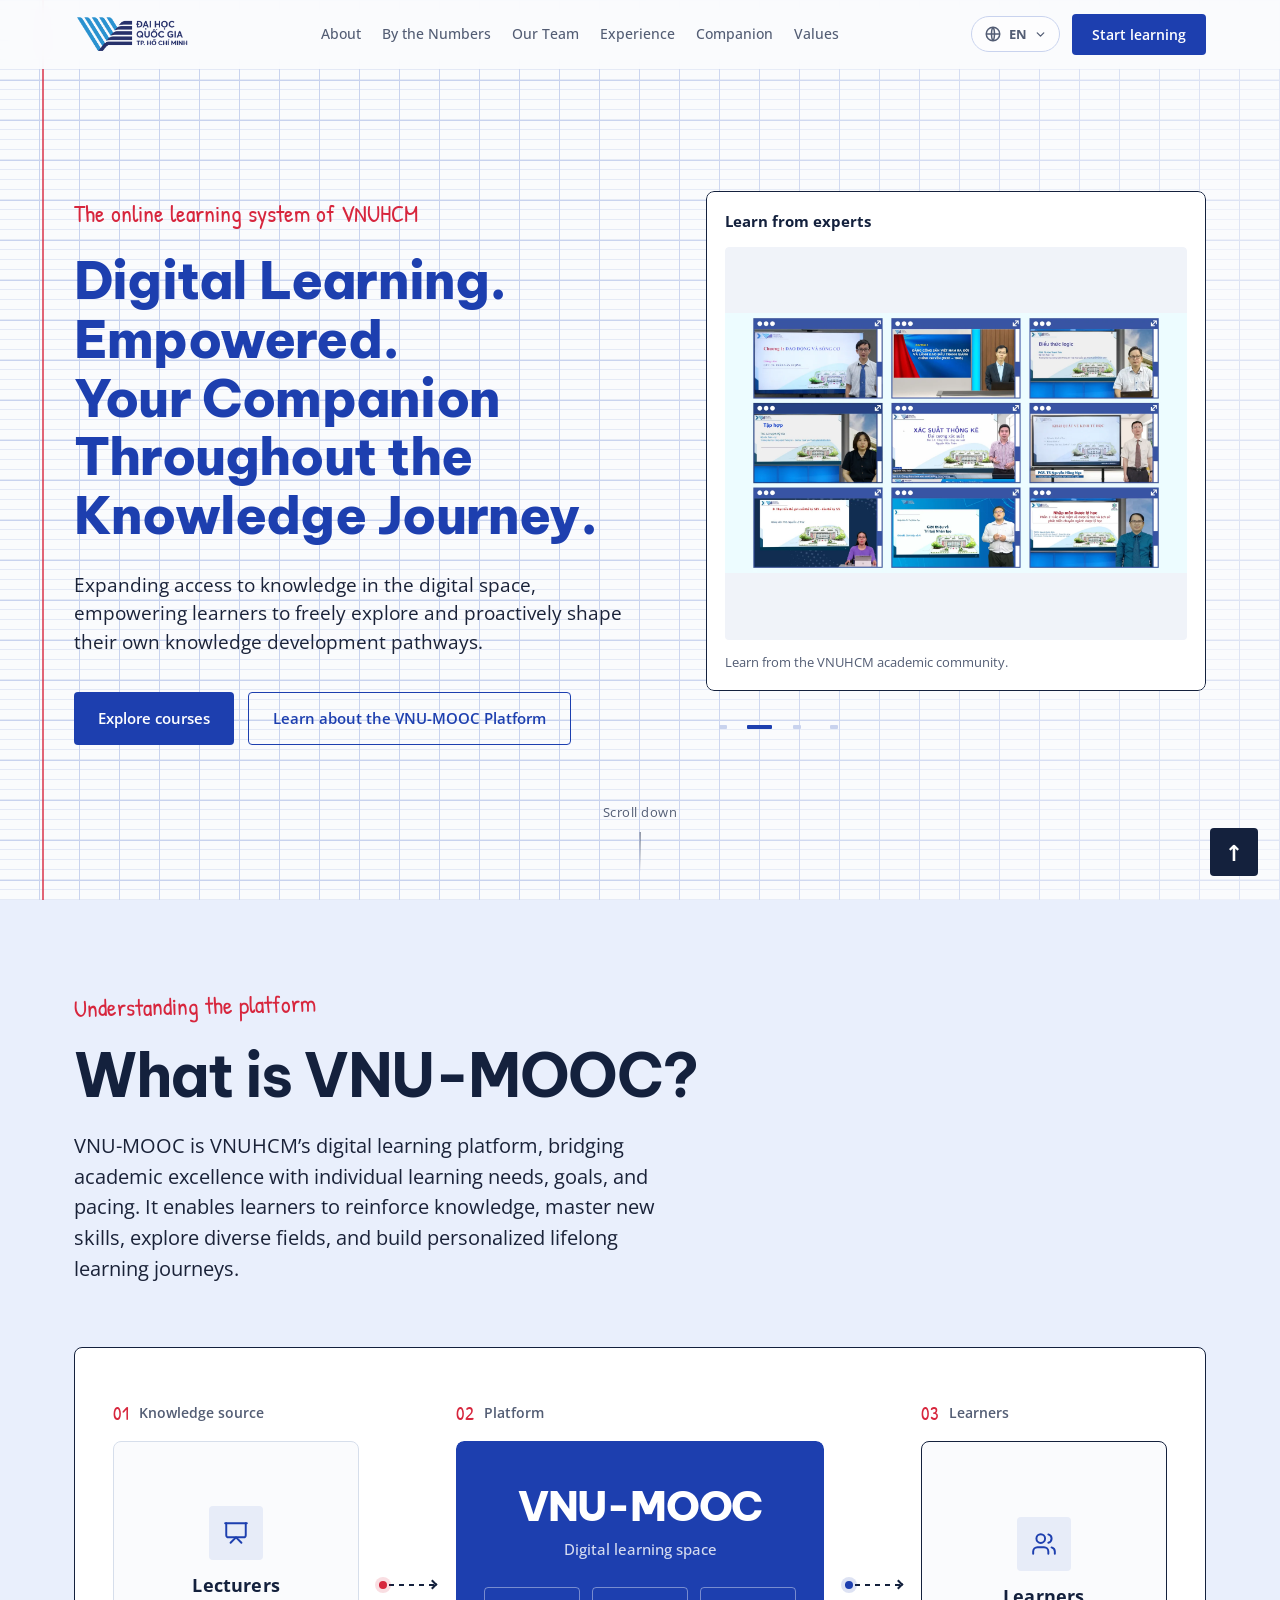
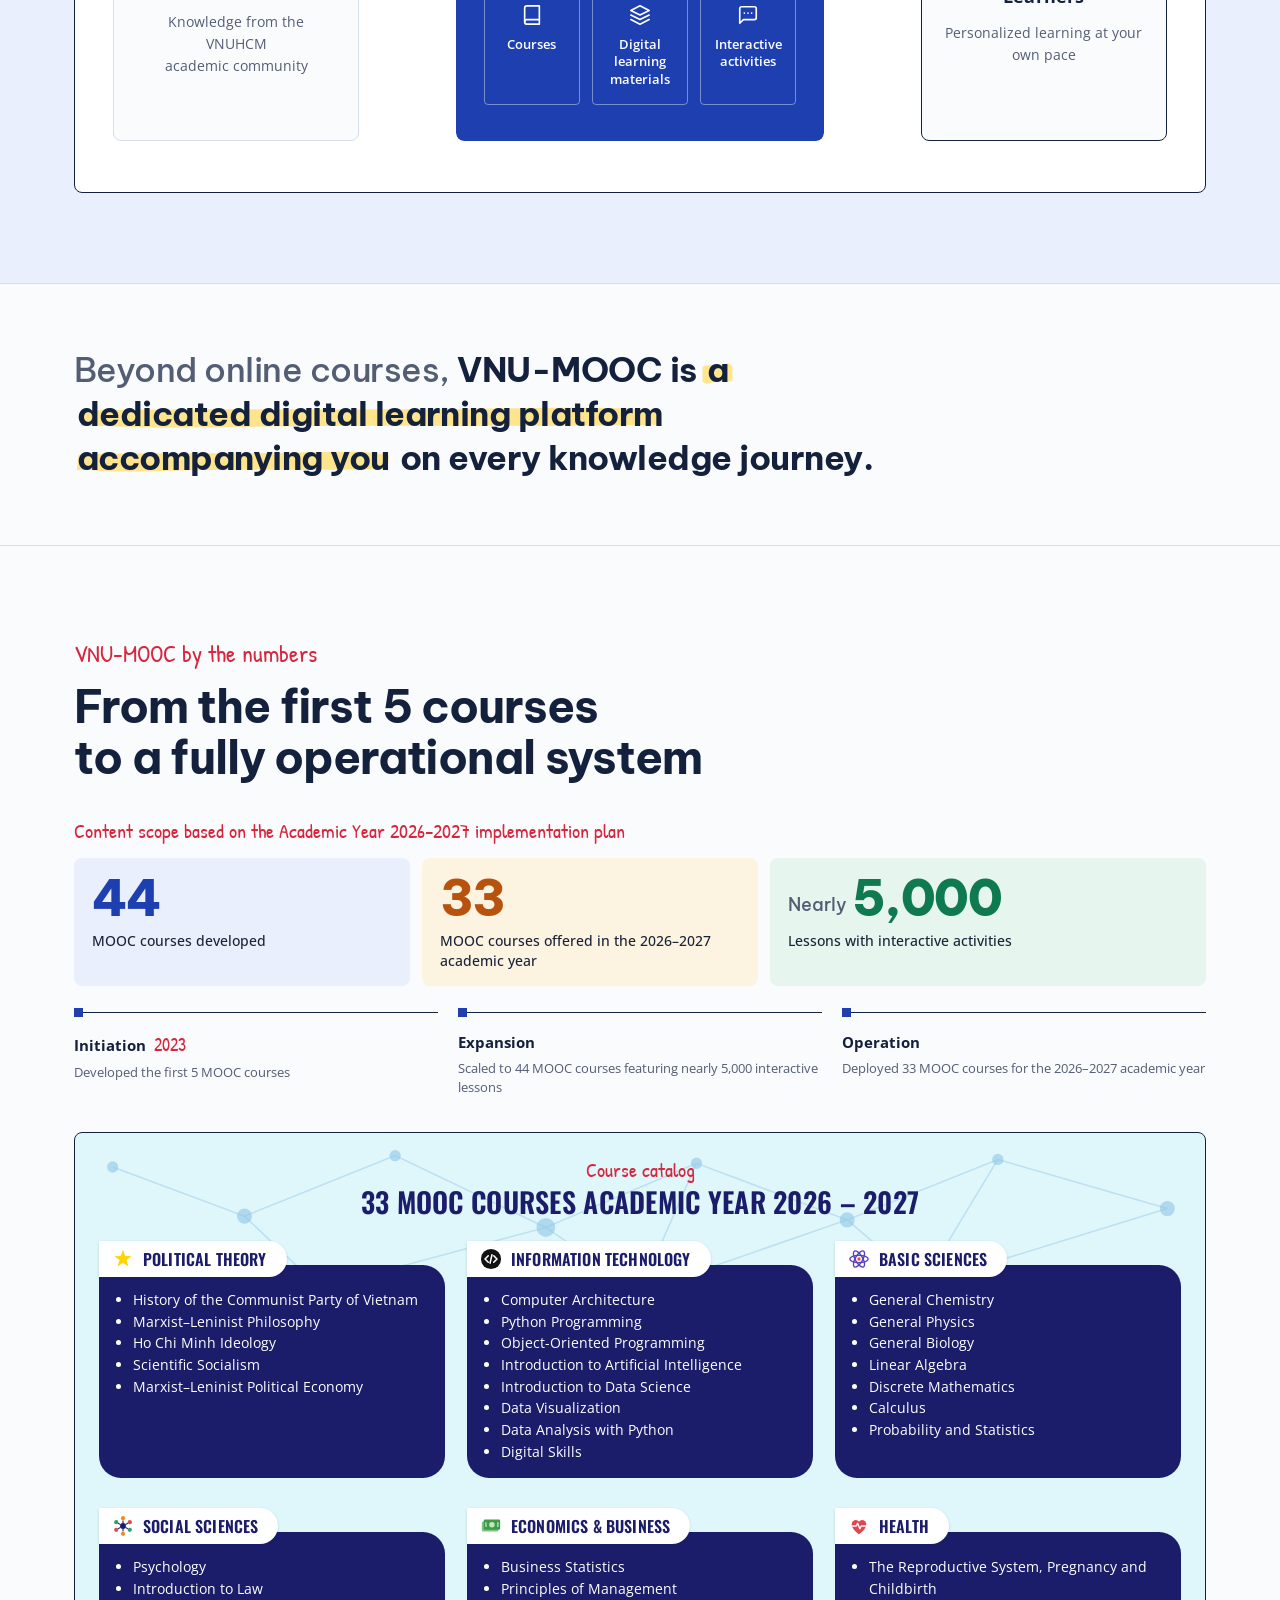
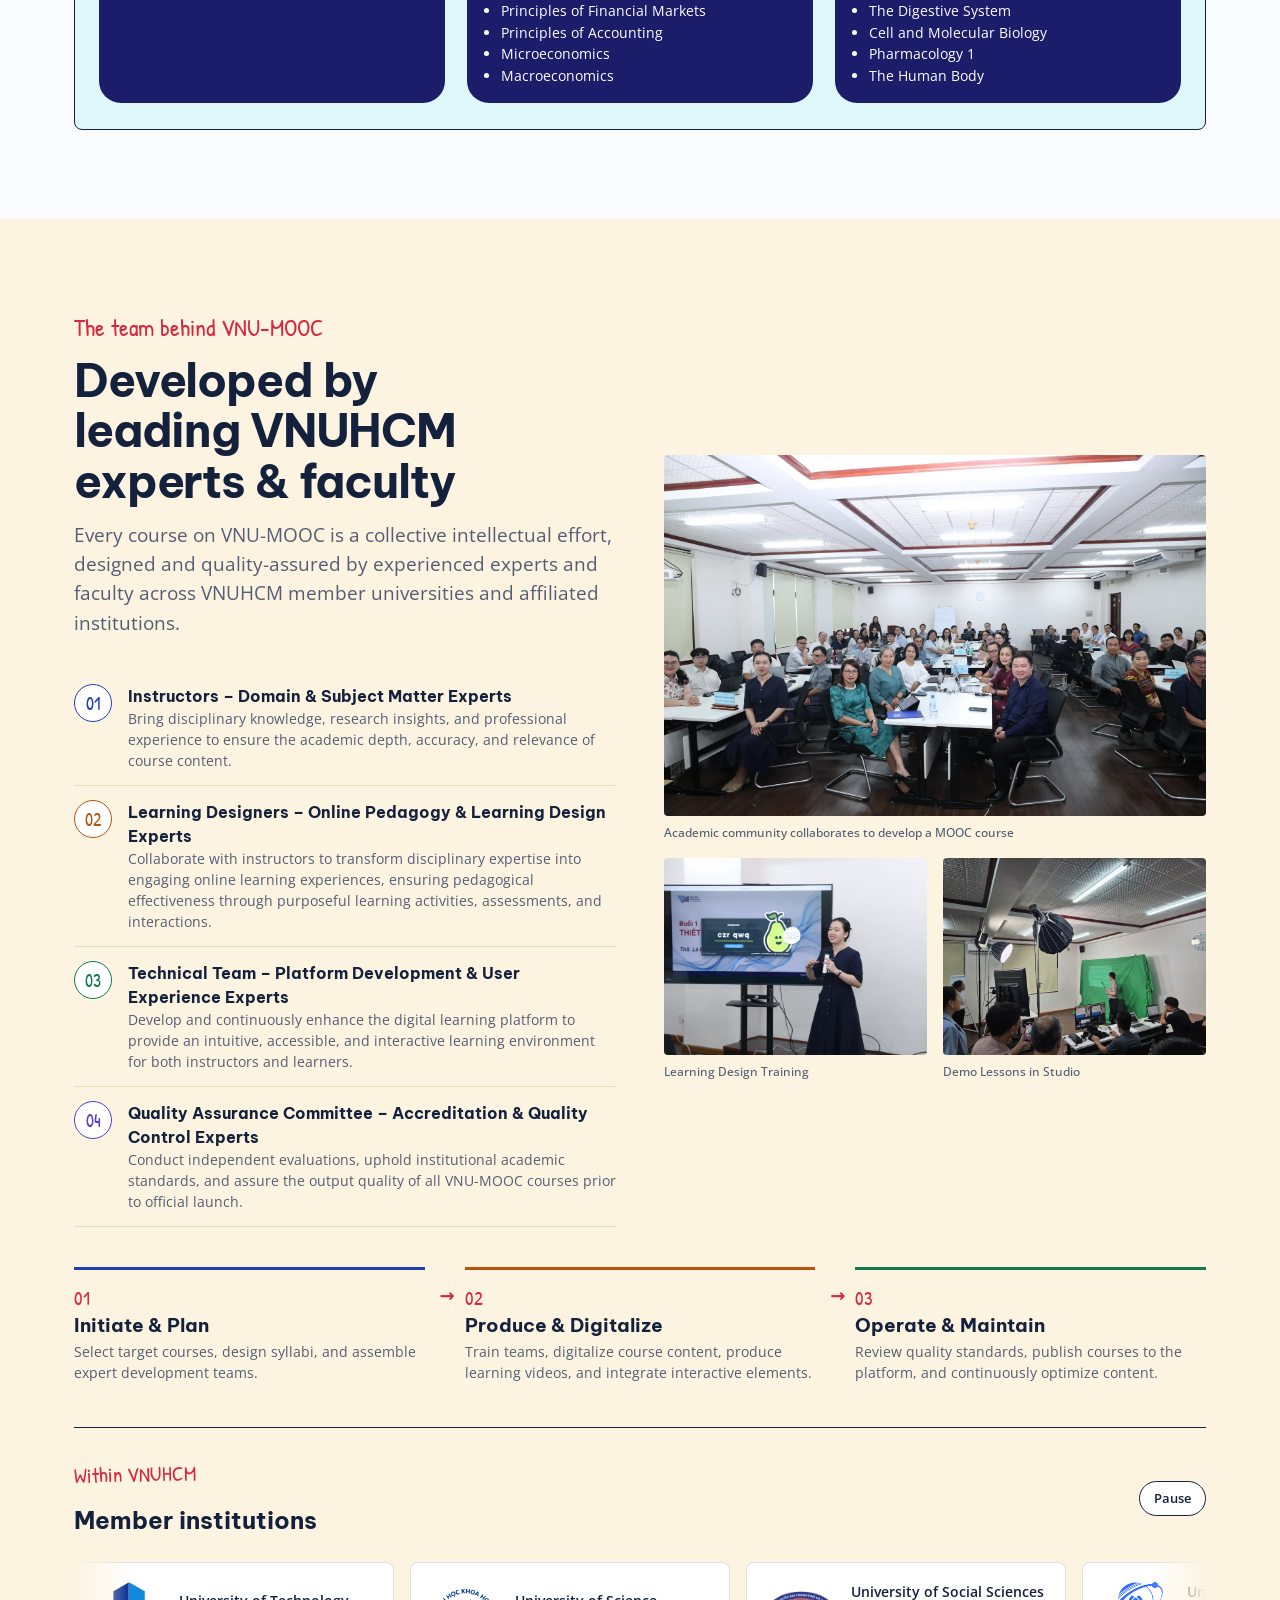
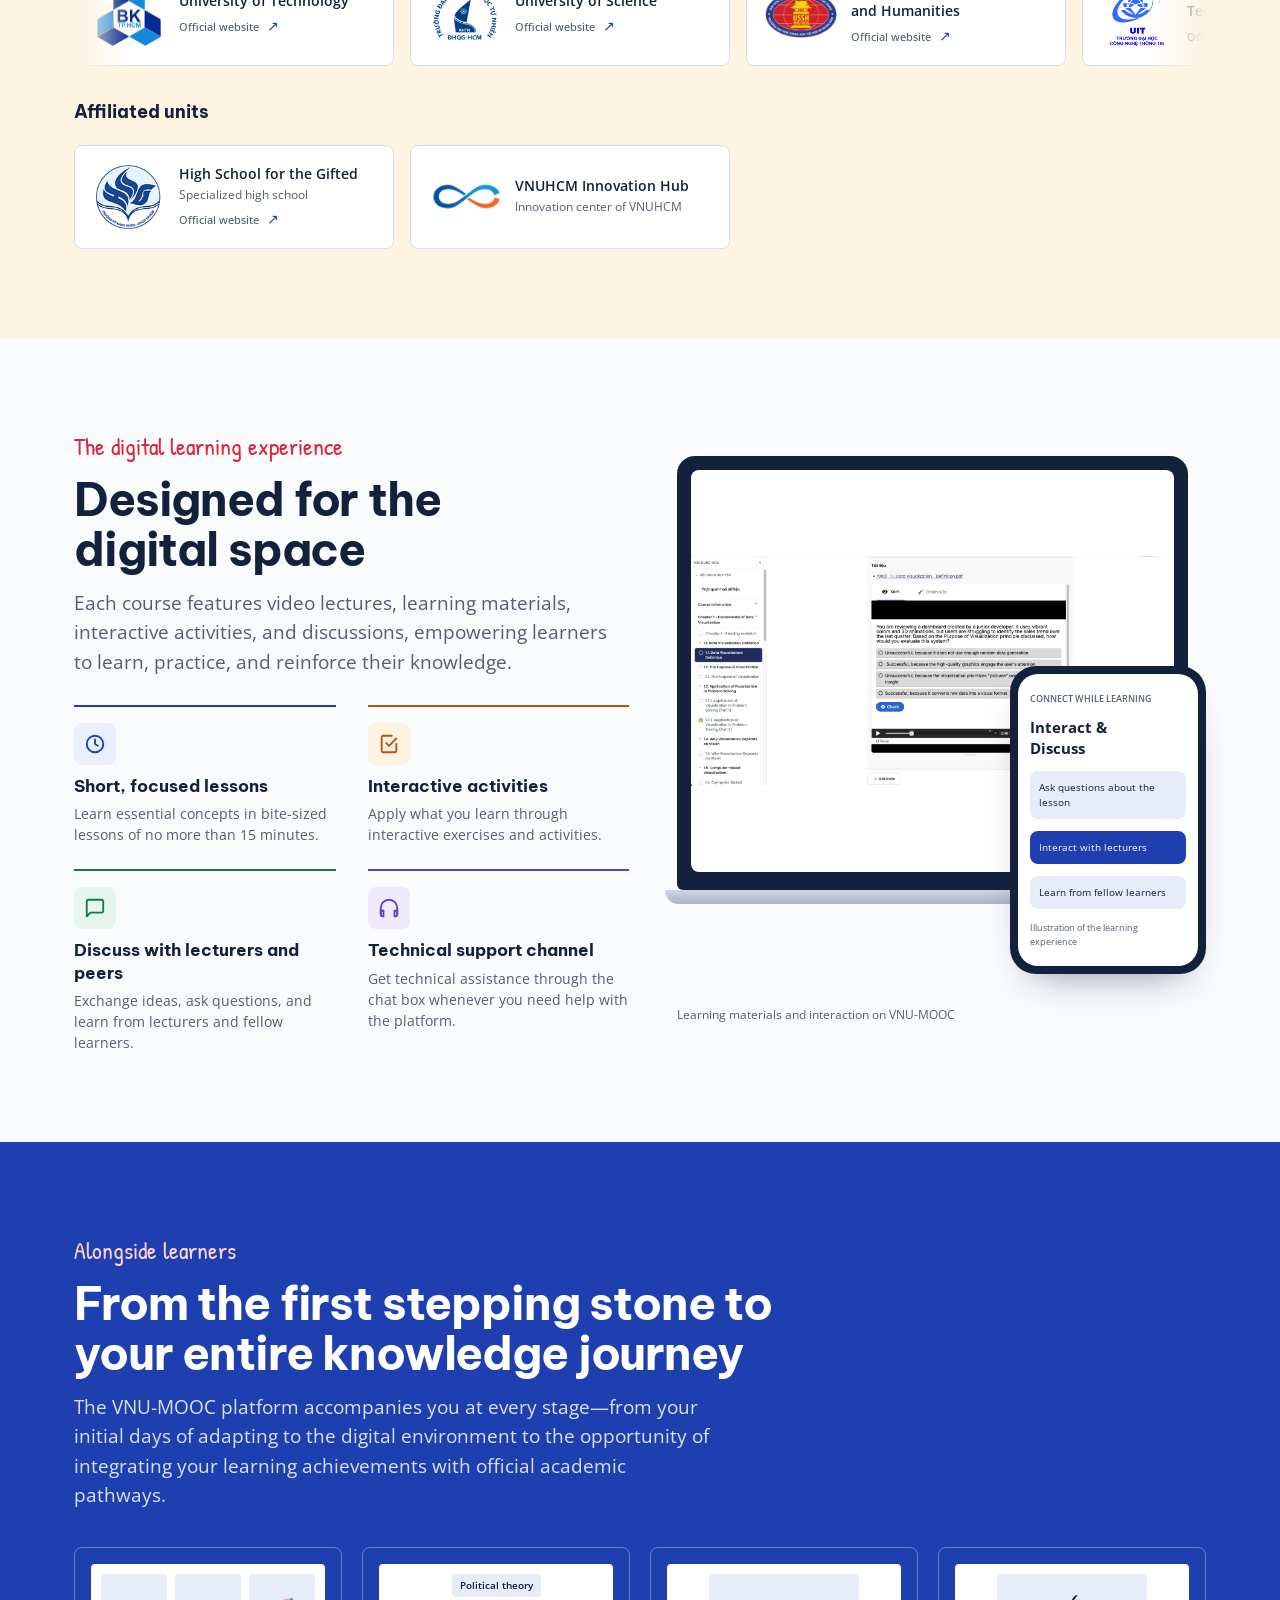
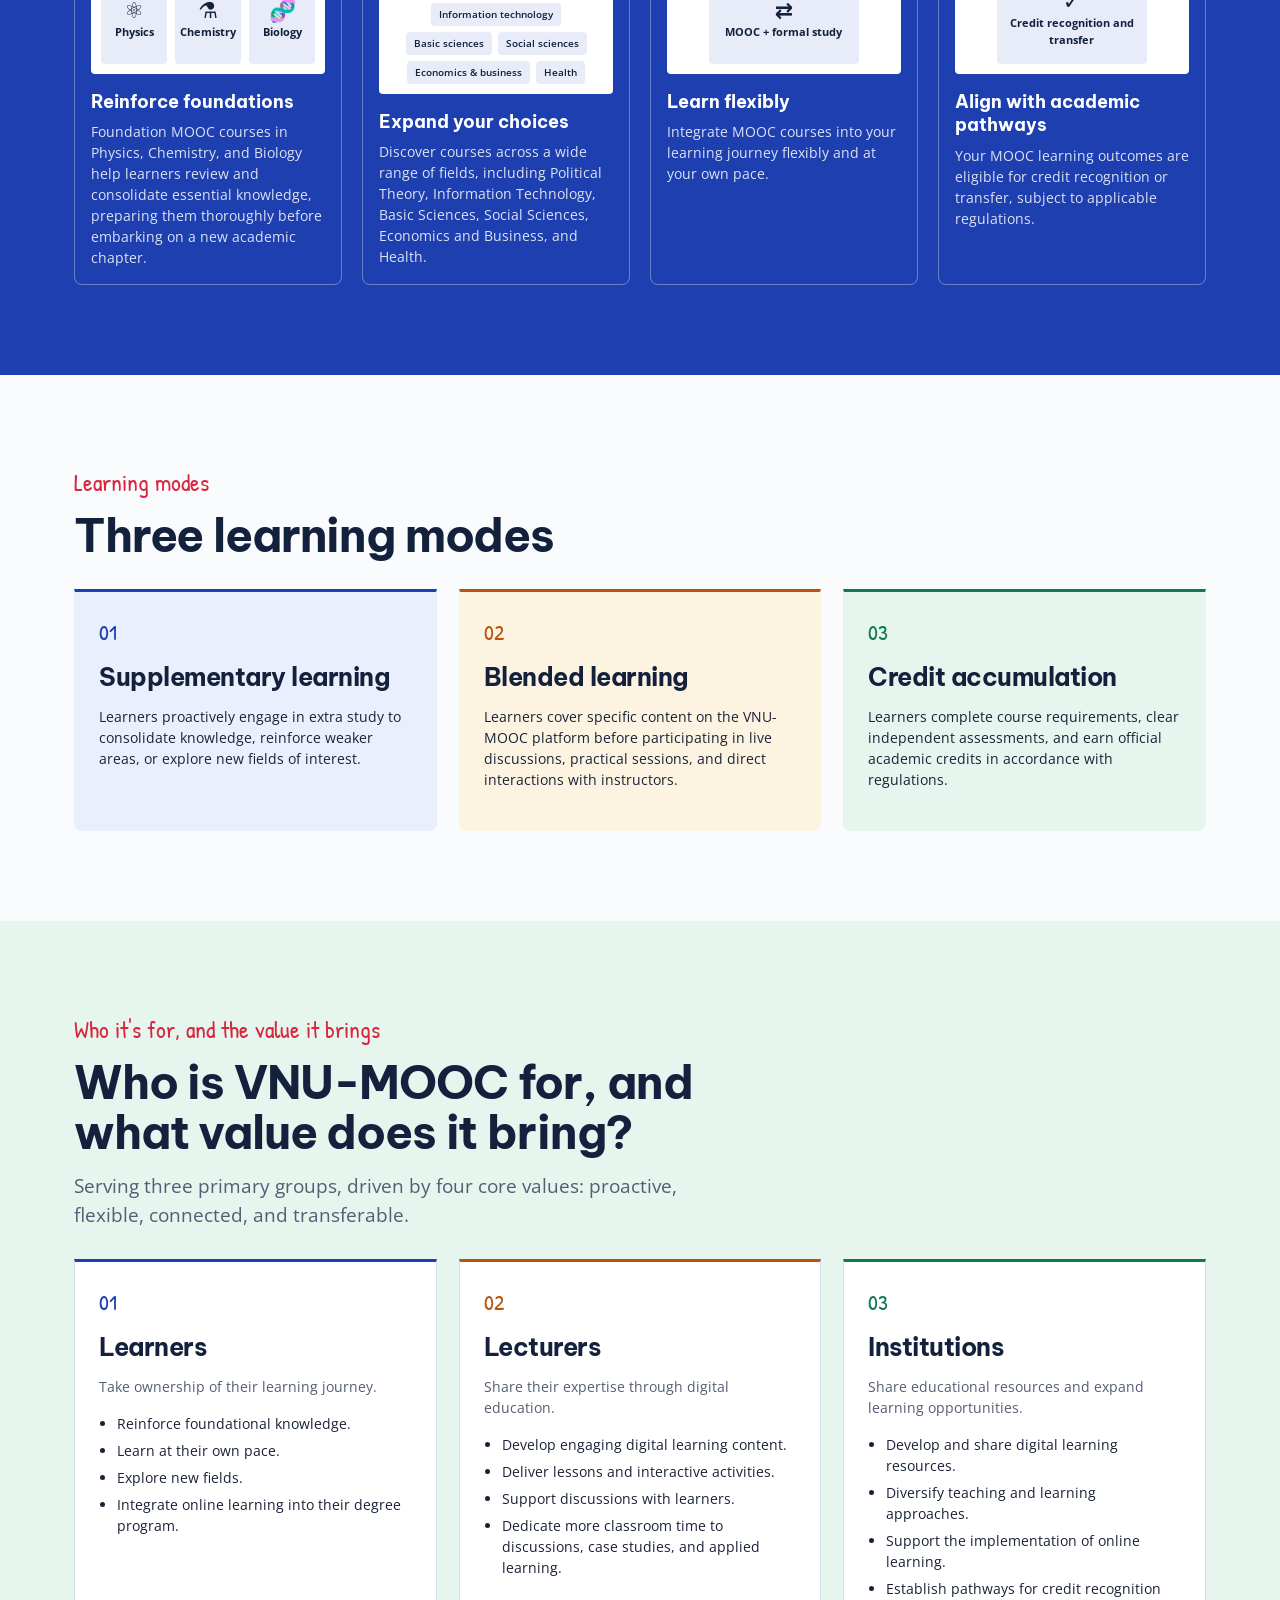
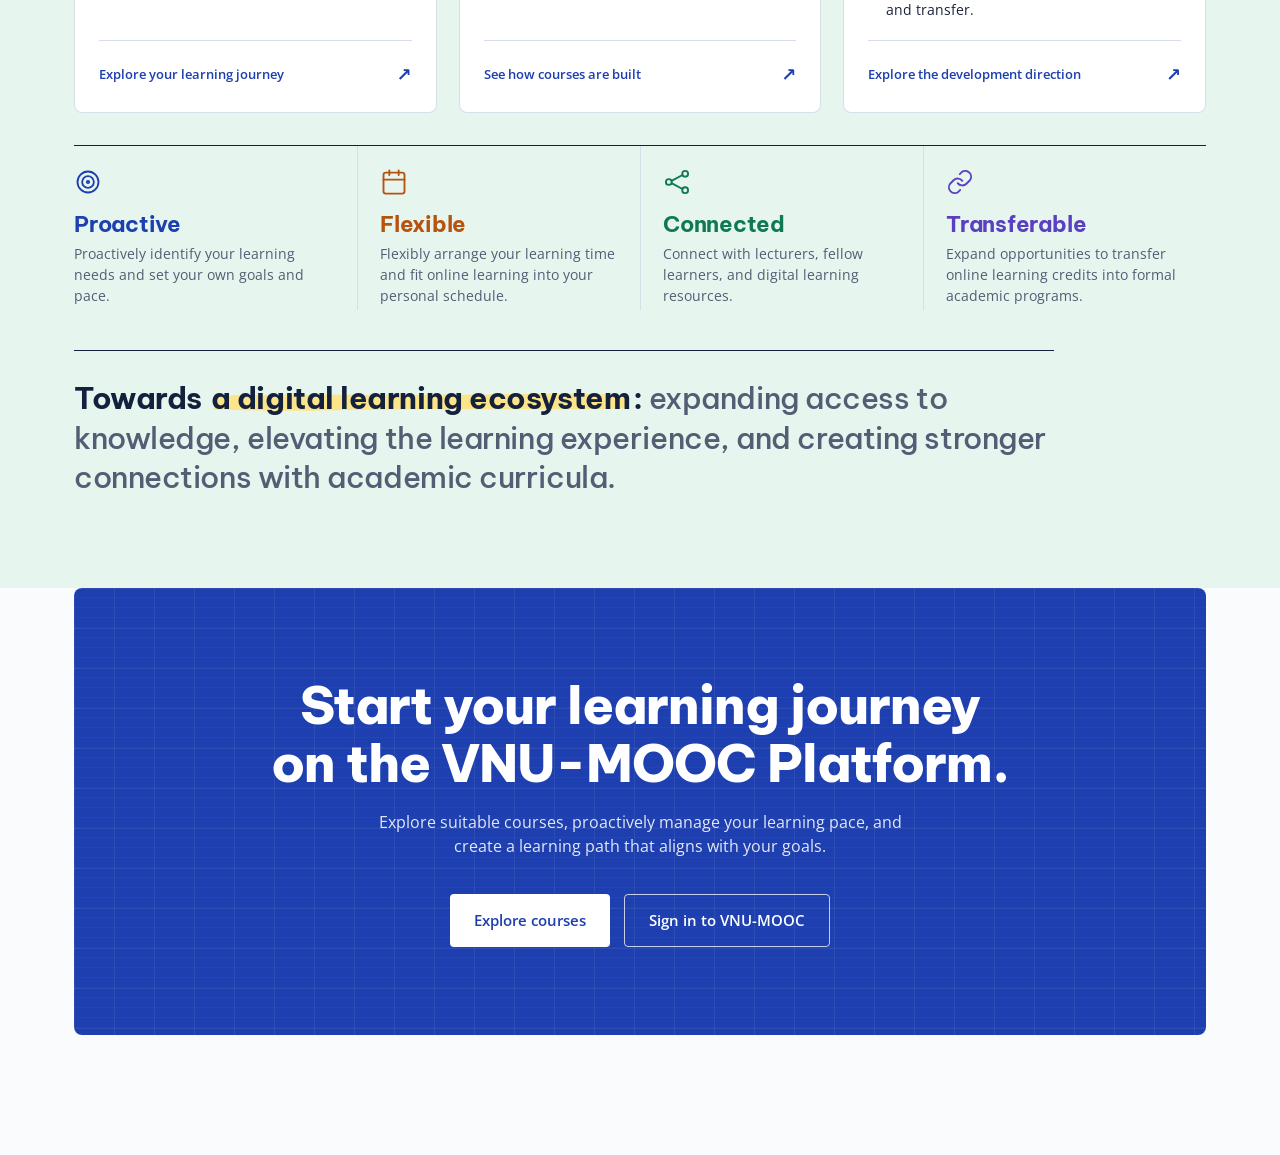
==== commit 2ec7fbc8: "Đơn vị thành viên: dải chạy trái → phải, thẻ ngang logo bên trái tên - 9 đơn vị thành viên chạy liền" ====
--- a/en/index.html
+++ b/en/index.html
@@ -486,10 +486,10 @@
     </div>
 
 <ol class="build-flow reveal" aria-label="How a MOOC course is built"><li><span class="bf-n">01</span><h3>Initiate &amp; Plan</h3><p>Select target courses, design syllabi, and assemble expert development teams.</p></li><li><span class="bf-n">02</span><h3>Produce &amp; Digitalize</h3><p>Train teams, digitalize course content, produce learning videos, and integrate interactive elements.</p></li><li><span class="bf-n">03</span><h3>Operate &amp; Maintain</h3><p>Review quality standards, publish courses to the platform, and continuously optimize content.</p></li></ol><div class="logo-strip member-directory" id="cac-don-vi" aria-labelledby="members-title">
- <div class="member-heading"><div><span class="eyebrow">Within VNUHCM</span><h3 id="members-title">Member institutions</h3></div></div>
- <ul class="member-grid member-grid-main"><li><a class="member-card" href="https://hcmut.edu.vn/" target="_blank" rel="noopener noreferrer"><span class="member-logo"><img src="../assets/about/logos/hcmut.png" width="256" height="258" alt="" loading="lazy" decoding="async"></span><span class="member-name">University of Technology</span><span class="member-visit">Official website <span aria-hidden="true">↗</span><span class="sr-only"> (opens in new tab)</span></span></a></li><li><a class="member-card" href="https://hcmus.edu.vn/" target="_blank" rel="noopener noreferrer"><span class="member-logo"><img src="../assets/about/logos/hcmus.png" width="488" height="400" alt="" loading="lazy" decoding="async"></span><span class="member-name">University of Science</span><span class="member-visit">Official website <span aria-hidden="true">↗</span><span class="sr-only"> (opens in new tab)</span></span></a></li><li><a class="member-card" href="https://hcmussh.edu.vn/" target="_blank" rel="noopener noreferrer"><span class="member-logo"><img src="../assets/about/logos/ussh.png" width="340" height="224" alt="" loading="lazy" decoding="async"></span><span class="member-name">University of Social Sciences and Humanities</span><span class="member-visit">Official website <span aria-hidden="true">↗</span><span class="sr-only"> (opens in new tab)</span></span></a></li><li><a class="member-card" href="https://www.uit.edu.vn/" target="_blank" rel="noopener noreferrer"><span class="member-logo"><img src="../assets/about/logos/uit.png" width="402" height="480" alt="" loading="lazy" decoding="async"></span><span class="member-name">University of Information Technology</span><span class="member-visit">Official website <span aria-hidden="true">↗</span><span class="sr-only"> (opens in new tab)</span></span></a></li><li><a class="member-card" href="https://hcmiu.edu.vn/" target="_blank" rel="noopener noreferrer"><span class="member-logo"><img src="../assets/about/logos/iu.png" width="300" height="300" alt="" loading="lazy" decoding="async"></span><span class="member-name">International University</span><span class="member-visit">Official website <span aria-hidden="true">↗</span><span class="sr-only"> (opens in new tab)</span></span></a></li><li><a class="member-card" href="https://uel.edu.vn/" target="_blank" rel="noopener noreferrer"><span class="member-logo"><img src="../assets/about/logos/uel.svg" width="320" height="320" alt="" loading="lazy" decoding="async"></span><span class="member-name">University of Economics and Law</span><span class="member-visit">Official website <span aria-hidden="true">↗</span><span class="sr-only"> (opens in new tab)</span></span></a></li><li><a class="member-card" href="https://www.uhsvnu.edu.vn/" target="_blank" rel="noopener noreferrer"><span class="member-logo"><img src="../assets/about/logos/uhs.png" width="359" height="400" alt="" loading="lazy" decoding="async"></span><span class="member-name">University of Health Sciences</span><span class="member-visit">Official website <span aria-hidden="true">↗</span><span class="sr-only"> (opens in new tab)</span></span></a></li><li><a class="member-card" href="https://www.agu.edu.vn/" target="_blank" rel="noopener noreferrer"><span class="member-logo"><img src="../assets/about/logos/agu.png" width="400" height="400" alt="" loading="lazy" decoding="async"></span><span class="member-name">An Giang University</span><span class="member-visit">Official website <span aria-hidden="true">↗</span><span class="sr-only"> (opens in new tab)</span></span></a></li><li><a class="member-card" href="https://www.hcmier.edu.vn/" target="_blank" rel="noopener noreferrer"><span class="member-logo"><img src="../assets/about/logos/ier-mark.svg" width="62" height="60" alt="" loading="lazy" decoding="async"></span><span class="member-name">Institute for Environment and Resources</span><span class="member-visit">Official website <span aria-hidden="true">↗</span><span class="sr-only"> (opens in new tab)</span></span></a></li></ul>
+ <div class="member-heading"><div><span class="eyebrow">Within VNUHCM</span><h3 id="members-title">Member institutions</h3></div><button type="button" class="marquee-toggle" aria-pressed="false" data-pause="Pause" data-play="Play" hidden>Pause</button></div>
+ <div class="member-marquee" role="region" aria-label="Member institutions, scrolling automatically; hover or press Pause to stop"><ul class="member-track"><li><a class="member-card member-row" href="https://hcmut.edu.vn/" target="_blank" rel="noopener noreferrer"><span class="member-logo"><img src="../assets/about/logos/hcmut.png" width="256" height="258" alt="" loading="lazy" decoding="async"></span><span class="member-name">University of Technology</span><span class="member-visit">Official website <span aria-hidden="true">↗</span><span class="sr-only"> (opens in new tab)</span></span></a></li><li><a class="member-card member-row" href="https://hcmus.edu.vn/" target="_blank" rel="noopener noreferrer"><span class="member-logo"><img src="../assets/about/logos/hcmus.png" width="488" height="400" alt="" loading="lazy" decoding="async"></span><span class="member-name">University of Science</span><span class="member-visit">Official website <span aria-hidden="true">↗</span><span class="sr-only"> (opens in new tab)</span></span></a></li><li><a class="member-card member-row" href="https://hcmussh.edu.vn/" target="_blank" rel="noopener noreferrer"><span class="member-logo"><img src="../assets/about/logos/ussh.png" width="340" height="224" alt="" loading="lazy" decoding="async"></span><span class="member-name">University of Social Sciences and Humanities</span><span class="member-visit">Official website <span aria-hidden="true">↗</span><span class="sr-only"> (opens in new tab)</span></span></a></li><li><a class="member-card member-row" href="https://www.uit.edu.vn/" target="_blank" rel="noopener noreferrer"><span class="member-logo"><img src="../assets/about/logos/uit.png" width="402" height="480" alt="" loading="lazy" decoding="async"></span><span class="member-name">University of Information Technology</span><span class="member-visit">Official website <span aria-hidden="true">↗</span><span class="sr-only"> (opens in new tab)</span></span></a></li><li><a class="member-card member-row" href="https://hcmiu.edu.vn/" target="_blank" rel="noopener noreferrer"><span class="member-logo"><img src="../assets/about/logos/iu.png" width="300" height="300" alt="" loading="lazy" decoding="async"></span><span class="member-name">International University</span><span class="member-visit">Official website <span aria-hidden="true">↗</span><span class="sr-only"> (opens in new tab)</span></span></a></li><li><a class="member-card member-row" href="https://uel.edu.vn/" target="_blank" rel="noopener noreferrer"><span class="member-logo"><img src="../assets/about/logos/uel.svg" width="320" height="320" alt="" loading="lazy" decoding="async"></span><span class="member-name">University of Economics and Law</span><span class="member-visit">Official website <span aria-hidden="true">↗</span><span class="sr-only"> (opens in new tab)</span></span></a></li><li><a class="member-card member-row" href="https://www.uhsvnu.edu.vn/" target="_blank" rel="noopener noreferrer"><span class="member-logo"><img src="../assets/about/logos/uhs.png" width="359" height="400" alt="" loading="lazy" decoding="async"></span><span class="member-name">University of Health Sciences</span><span class="member-visit">Official website <span aria-hidden="true">↗</span><span class="sr-only"> (opens in new tab)</span></span></a></li><li><a class="member-card member-row" href="https://www.agu.edu.vn/" target="_blank" rel="noopener noreferrer"><span class="member-logo"><img src="../assets/about/logos/agu.png" width="400" height="400" alt="" loading="lazy" decoding="async"></span><span class="member-name">An Giang University</span><span class="member-visit">Official website <span aria-hidden="true">↗</span><span class="sr-only"> (opens in new tab)</span></span></a></li><li><a class="member-card member-row" href="https://www.hcmier.edu.vn/" target="_blank" rel="noopener noreferrer"><span class="member-logo"><img src="../assets/about/logos/ier-mark.svg" width="62" height="60" alt="" loading="lazy" decoding="async"></span><span class="member-name">Institute for Environment and Resources</span><span class="member-visit">Official website <span aria-hidden="true">↗</span><span class="sr-only"> (opens in new tab)</span></span></a></li></ul></div>
  <div class="member-heading member-heading-secondary"><h3>Affiliated units</h3></div>
- <ul class="member-grid member-grid-other"><li><a class="member-card" href="https://ptnk.edu.vn/" target="_blank" rel="noopener noreferrer"><span class="member-logo"><img src="../assets/about/logos/ptnk.png" width="500" height="98" alt="" loading="lazy" decoding="async"></span><span class="member-name">High School for the Gifted</span><span class="member-kind">Specialized high school</span><span class="member-visit">Official website <span aria-hidden="true">↗</span><span class="sr-only"> (opens in new tab)</span></span></a></li><li><div class="member-card"><span class="member-logo"><img src="../assets/about/logos/vih.svg" width="640" height="145" alt="" loading="lazy" decoding="async"></span><span class="member-name">VNUHCM Innovation Hub</span><span class="member-kind">Innovation center of VNUHCM</span></div></li></ul>
+ <ul class="member-row-list"><li><a class="member-card member-row" href="https://ptnk.edu.vn/" target="_blank" rel="noopener noreferrer"><span class="member-logo"><img src="../assets/about/logos/ptnk-mark.svg" width="100" height="98" alt="" loading="lazy" decoding="async"></span><span class="member-name">High School for the Gifted</span><span class="member-kind">Specialized high school</span><span class="member-visit">Official website <span aria-hidden="true">↗</span><span class="sr-only"> (opens in new tab)</span></span></a></li><li><div class="member-card member-row"><span class="member-logo"><img src="../assets/about/logos/vih-mark.svg" width="320" height="114" alt="" loading="lazy" decoding="async"></span><span class="member-name">VNUHCM Innovation Hub</span><span class="member-kind">Innovation center of VNUHCM</span></div></li></ul>
 </div>
   </div>
 </section>
--- a/assets/about/about.css
+++ b/assets/about/about.css
@@ -160,16 +160,27 @@
 .build-flow p{font-size:14px;color:var(--muted);line-height:1.5}
 @media(max-width:760px){.build-flow{grid-template-columns:1fr;gap:20px}.build-flow li:not(:last-child)::after{display:none}}
 
-.member-grid-main{grid-template-columns:repeat(9,minmax(0,1fr))}
-.member-grid-main .member-card{padding:16px 8px 12px}
-.member-grid-main .member-logo{height:60px;margin-bottom:12px}
-.member-grid-main .member-logo img[src$="uit.png"]{width:50px}
-.member-grid-main .member-name{font-size:12px;line-height:1.4}
-.member-grid-main .member-visit{font-size:0;padding-top:8px}
-.member-grid-main .member-visit>span[aria-hidden]{font-size:14px;margin:0}
-.member-grid-other .member-kind{margin-top:4px}
-@media(max-width:1100px){.member-grid-main{grid-template-columns:repeat(3,minmax(0,1fr))}.member-grid-main .member-name{font-size:13px}}
-@media(max-width:600px){.member-grid-main .member-logo{height:52px}.member-grid-main .member-name{font-size:11.5px}}
+/* Đơn vị: thẻ ngang (logo trái, tên phải), cùng cỡ cho thành viên và trực thuộc; thành viên chạy thành dải trái → phải */
+.member-heading{display:flex;align-items:center}
+.marquee-toggle{flex:none;padding:7px 14px;border:1.5px solid var(--navy);border-radius:999px;background:#fff;color:var(--navy);font-size:13px;font-weight:600;cursor:pointer}
+.marquee-toggle:hover{background:var(--sky)}
+.member-card.member-row{--row-w:320px;width:var(--row-w);height:104px;display:grid;grid-template-columns:72px minmax(0,1fr);grid-template-rows:1fr auto auto auto 1fr;grid-template-areas:"logo ." "logo name" "logo kind" "logo visit" "logo .";column-gap:14px;padding:12px 18px;text-align:left;align-items:center;background:#fff;border:1px solid var(--line);border-radius:8px}
+.member-card.member-row:hover{background:#fff;border-color:#8eaed9}
+.member-row .member-logo{grid-area:logo;grid-row:1/-1;width:72px;height:64px;margin:0;justify-content:center}
+.member-row .member-logo img,.member-row .member-logo img[src$="uit.png"]{width:auto;max-width:100%;max-height:100%}
+.member-row .member-name{grid-area:name;max-width:none;font-size:14px;line-height:1.35}
+.member-row .member-kind{grid-area:kind;margin-top:2px;font-size:12px}
+.member-row .member-visit{grid-area:visit;padding-top:4px;margin-top:0;font-size:11px}
+.member-marquee{overflow-x:auto;scrollbar-width:thin;padding:2px 0 6px}
+.member-marquee.is-running{overflow:hidden;-webkit-mask-image:linear-gradient(90deg,transparent,#000 5%,#000 95%,transparent);mask-image:linear-gradient(90deg,transparent,#000 5%,#000 95%,transparent)}
+.member-marquee:not(.is-running) .member-track>[aria-hidden="true"]{display:none}
+.member-track{display:flex;width:max-content;list-style:none}
+.member-track>li{flex:none;margin-right:16px}
+.member-marquee.is-running .member-track{animation:memberSlide 70s linear infinite}
+.member-marquee.is-running:hover .member-track,.member-marquee.is-running:focus-within .member-track,.member-marquee.is-paused .member-track{animation-play-state:paused}
+@keyframes memberSlide{from{transform:translateX(-50%)}to{transform:translateX(0)}}
+.member-row-list{display:flex;flex-wrap:wrap;gap:16px;list-style:none}
+@media(max-width:600px){.member-card.member-row{--row-w:272px;height:96px;padding:10px 14px;grid-template-columns:60px minmax(0,1fr)}.member-row .member-logo{width:60px;height:54px}.member-row .member-name{font-size:13px}}
 
 .journey-grid{display:grid;grid-template-columns:repeat(4,minmax(0,1fr));gap:20px;margin-top:36px}
 .journey-grid .tcard{height:100%}
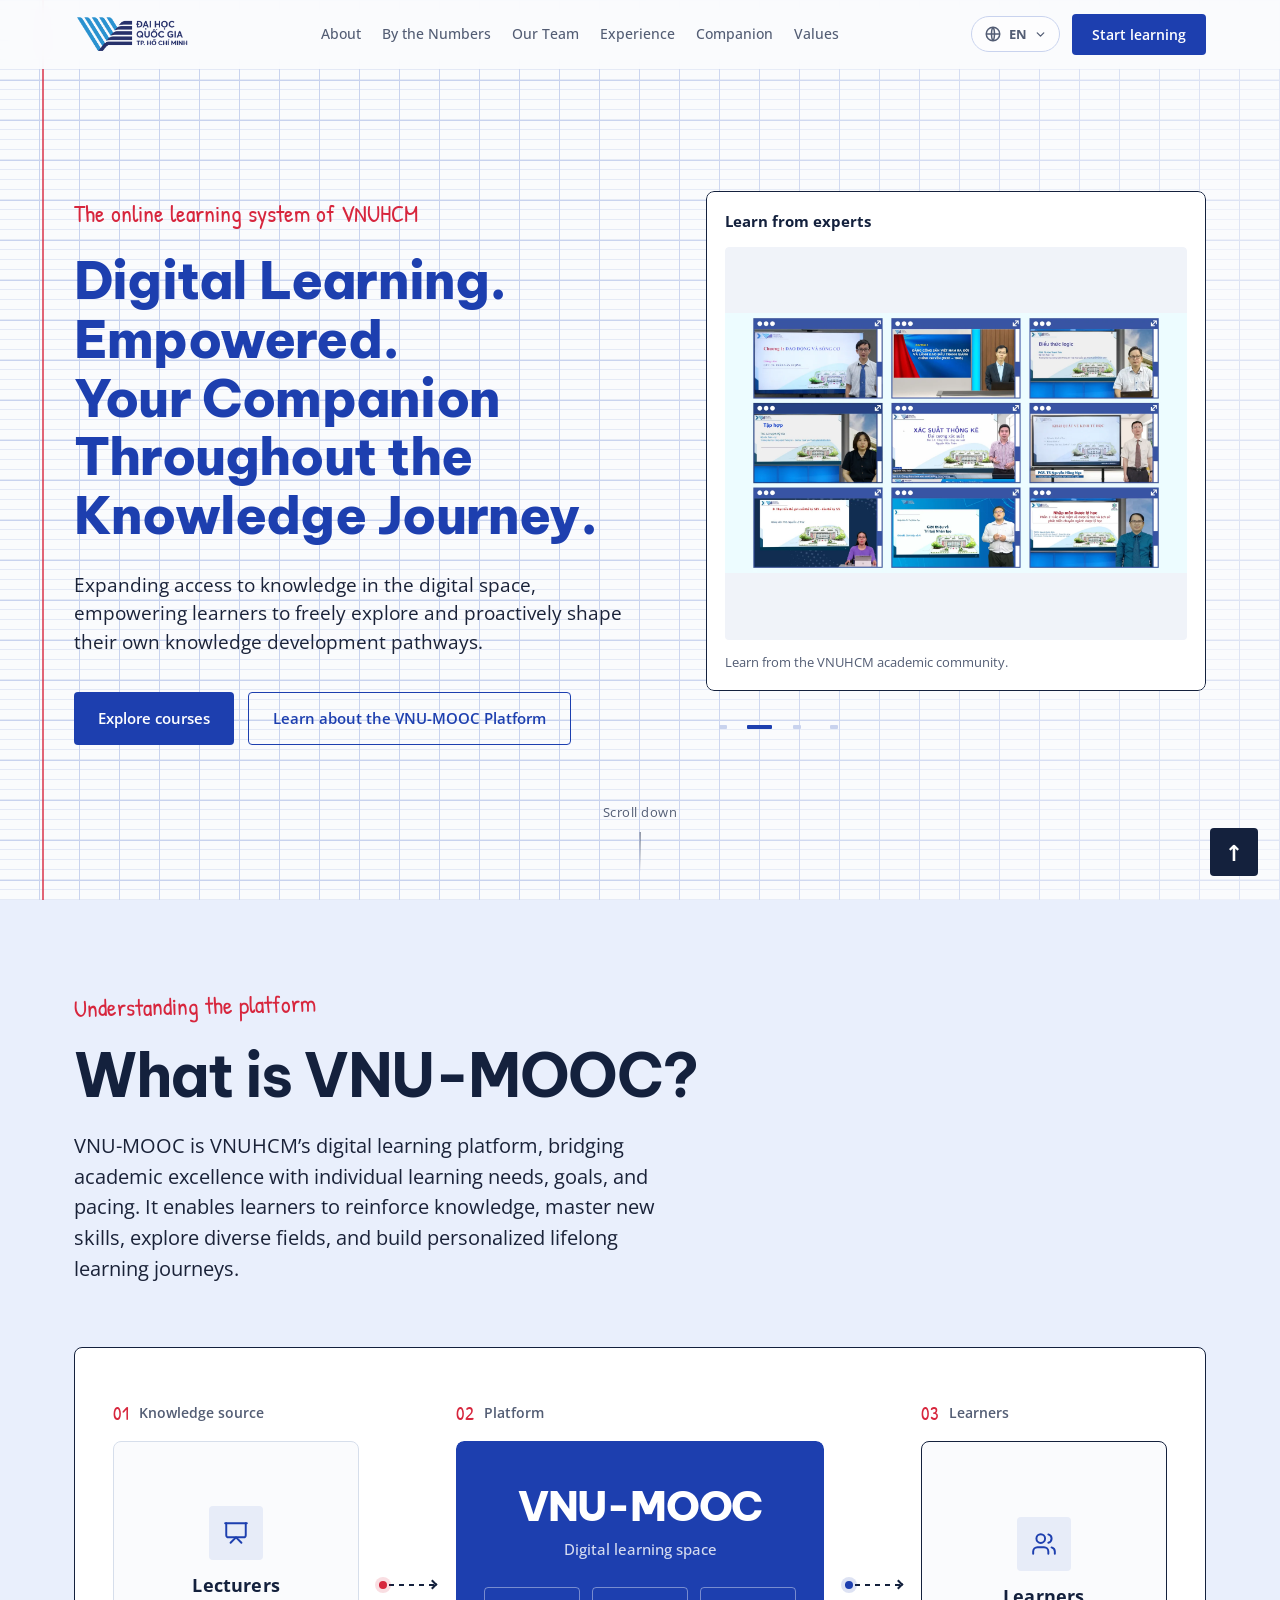
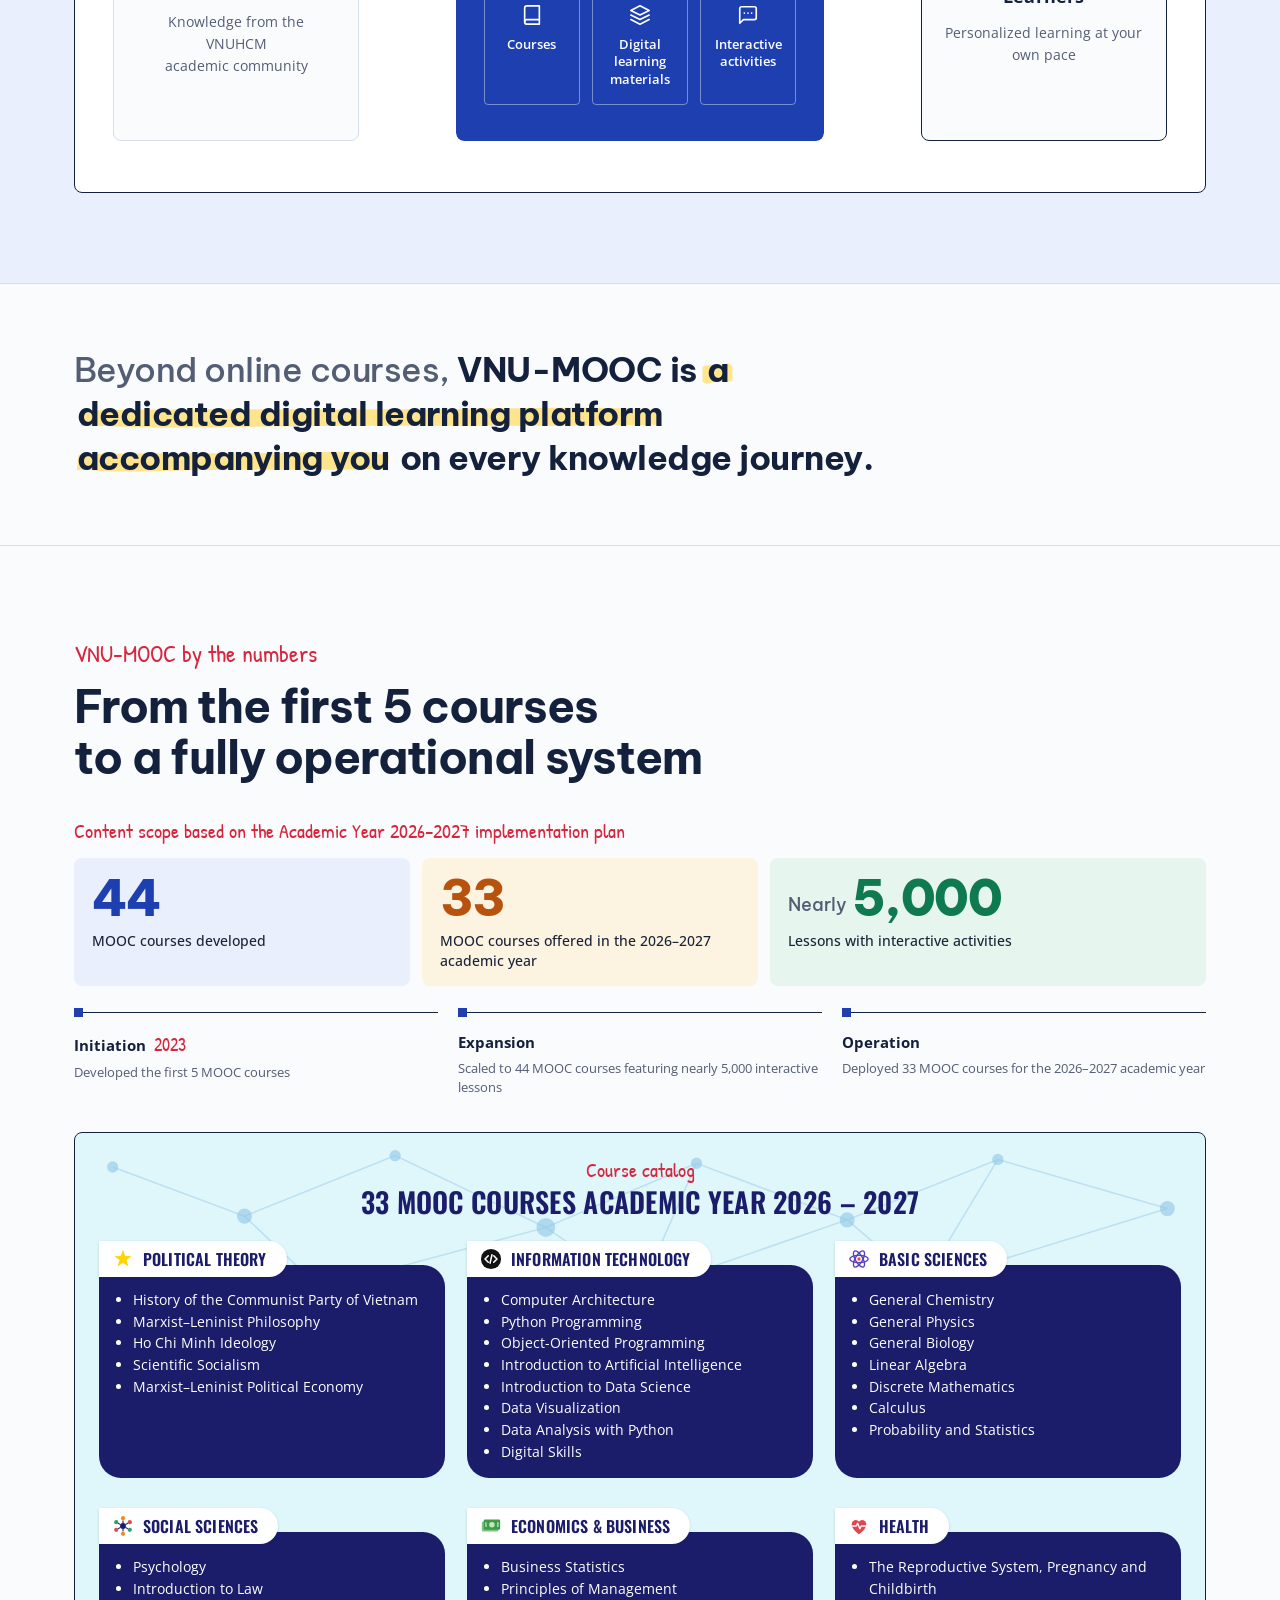
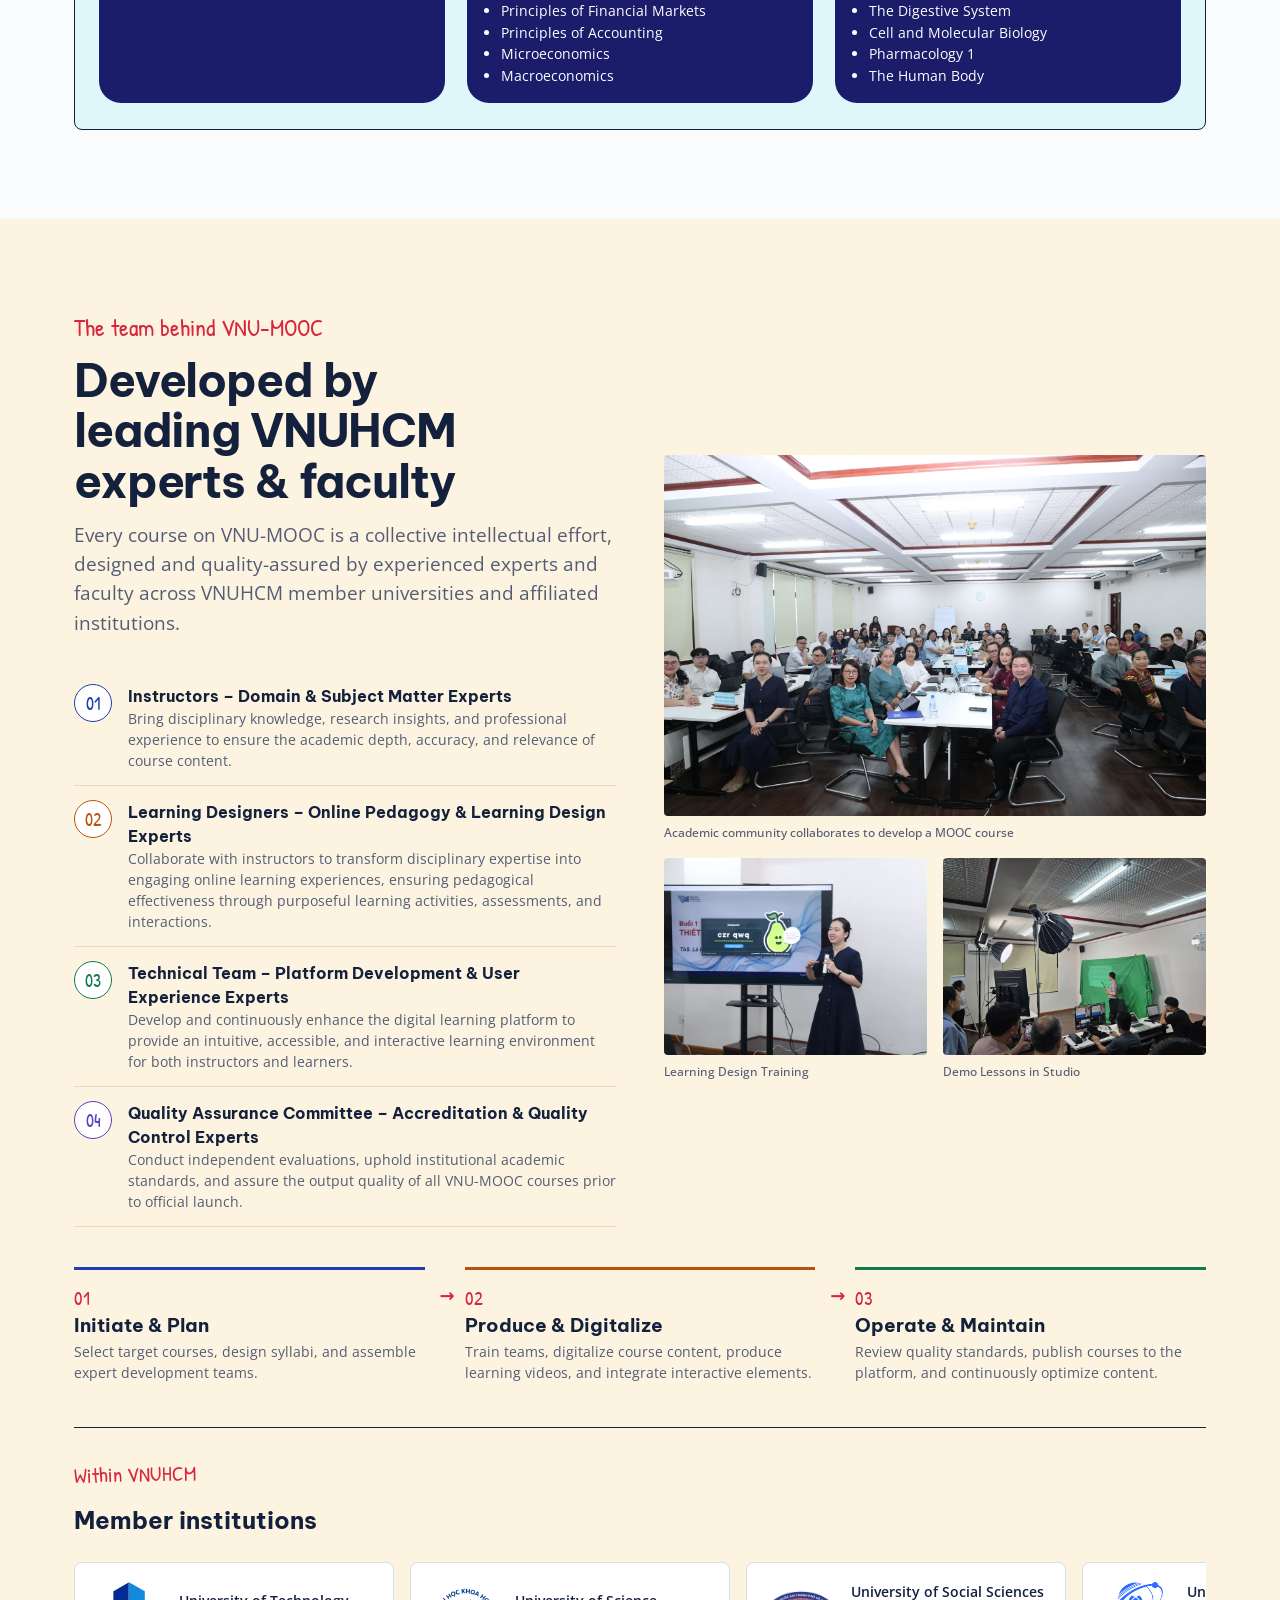
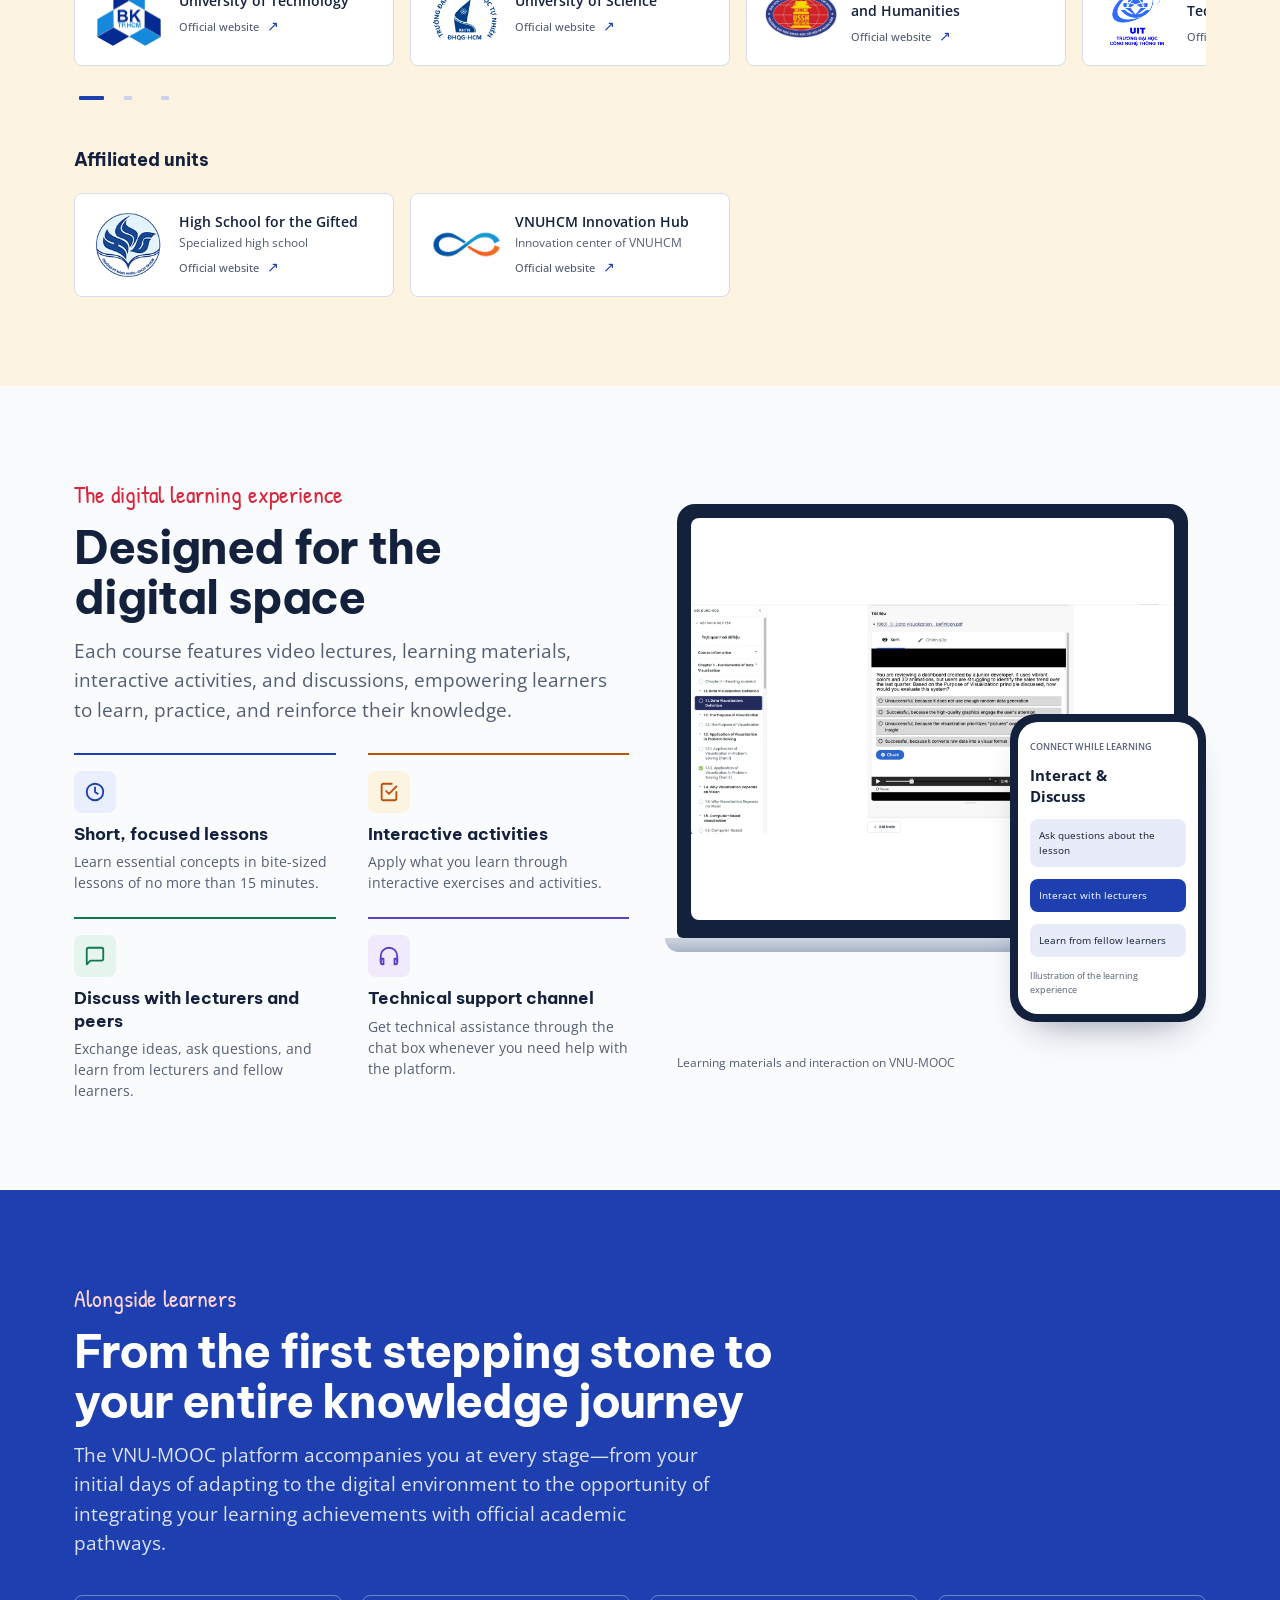
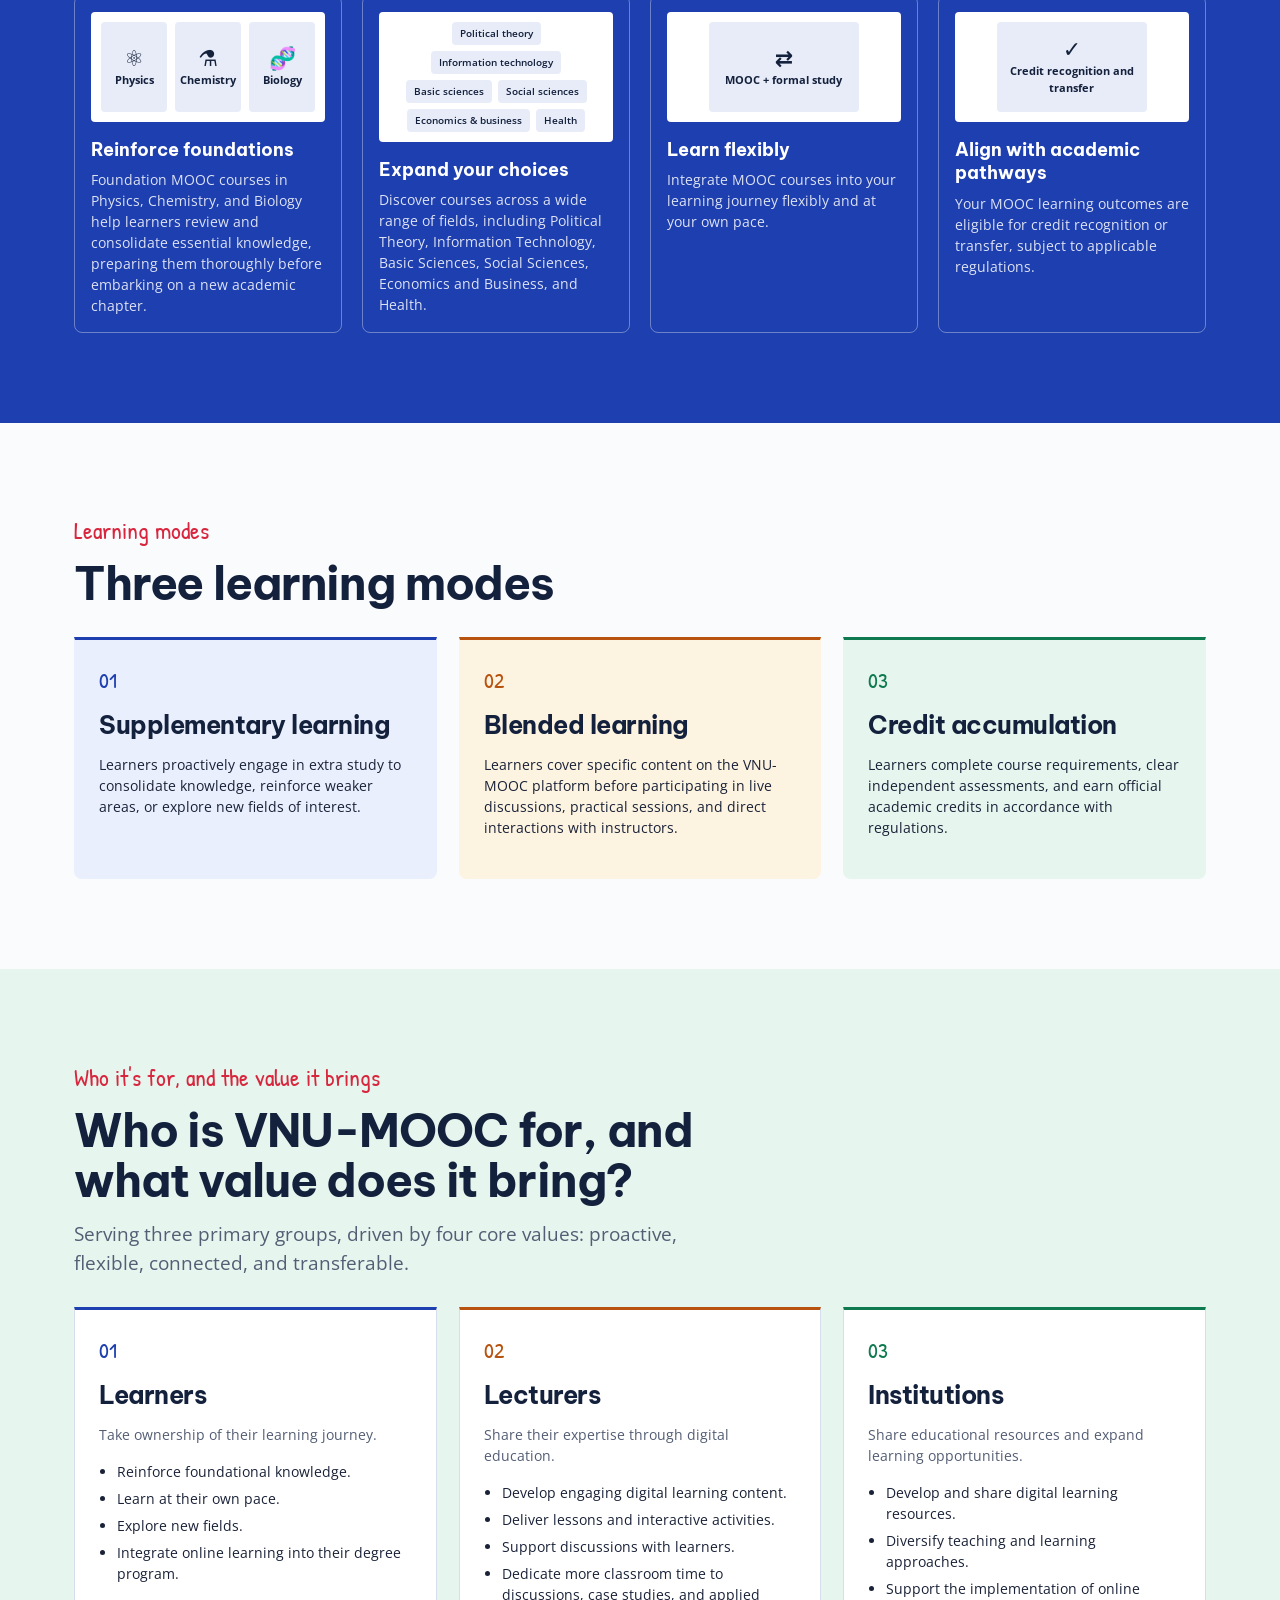
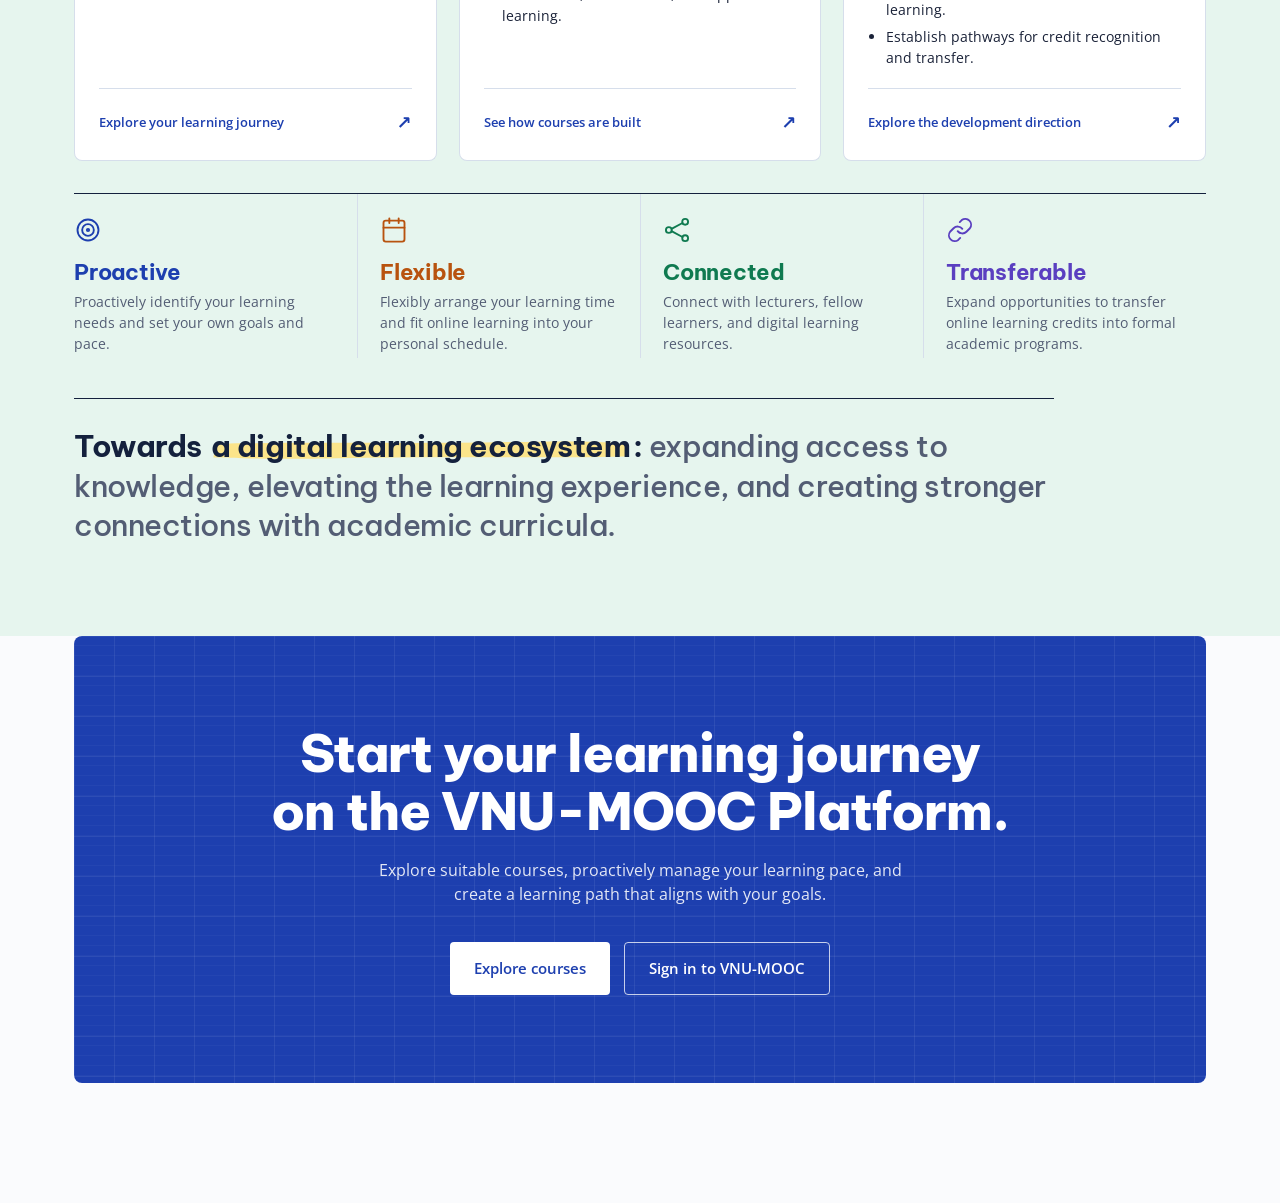
==== commit ba51840f: "Đơn vị thành viên: slideshow có thanh điều hướng thay dải chạy; link VIH - Bỏ dải chạy liên tục và n" ====
--- a/en/index.html
+++ b/en/index.html
@@ -486,10 +486,10 @@
     </div>
 
 <ol class="build-flow reveal" aria-label="How a MOOC course is built"><li><span class="bf-n">01</span><h3>Initiate &amp; Plan</h3><p>Select target courses, design syllabi, and assemble expert development teams.</p></li><li><span class="bf-n">02</span><h3>Produce &amp; Digitalize</h3><p>Train teams, digitalize course content, produce learning videos, and integrate interactive elements.</p></li><li><span class="bf-n">03</span><h3>Operate &amp; Maintain</h3><p>Review quality standards, publish courses to the platform, and continuously optimize content.</p></li></ol><div class="logo-strip member-directory" id="cac-don-vi" aria-labelledby="members-title">
- <div class="member-heading"><div><span class="eyebrow">Within VNUHCM</span><h3 id="members-title">Member institutions</h3></div><button type="button" class="marquee-toggle" aria-pressed="false" data-pause="Pause" data-play="Play" hidden>Pause</button></div>
- <div class="member-marquee" role="region" aria-label="Member institutions, scrolling automatically; hover or press Pause to stop"><ul class="member-track"><li><a class="member-card member-row" href="https://hcmut.edu.vn/" target="_blank" rel="noopener noreferrer"><span class="member-logo"><img src="../assets/about/logos/hcmut.png" width="256" height="258" alt="" loading="lazy" decoding="async"></span><span class="member-name">University of Technology</span><span class="member-visit">Official website <span aria-hidden="true">↗</span><span class="sr-only"> (opens in new tab)</span></span></a></li><li><a class="member-card member-row" href="https://hcmus.edu.vn/" target="_blank" rel="noopener noreferrer"><span class="member-logo"><img src="../assets/about/logos/hcmus.png" width="488" height="400" alt="" loading="lazy" decoding="async"></span><span class="member-name">University of Science</span><span class="member-visit">Official website <span aria-hidden="true">↗</span><span class="sr-only"> (opens in new tab)</span></span></a></li><li><a class="member-card member-row" href="https://hcmussh.edu.vn/" target="_blank" rel="noopener noreferrer"><span class="member-logo"><img src="../assets/about/logos/ussh.png" width="340" height="224" alt="" loading="lazy" decoding="async"></span><span class="member-name">University of Social Sciences and Humanities</span><span class="member-visit">Official website <span aria-hidden="true">↗</span><span class="sr-only"> (opens in new tab)</span></span></a></li><li><a class="member-card member-row" href="https://www.uit.edu.vn/" target="_blank" rel="noopener noreferrer"><span class="member-logo"><img src="../assets/about/logos/uit.png" width="402" height="480" alt="" loading="lazy" decoding="async"></span><span class="member-name">University of Information Technology</span><span class="member-visit">Official website <span aria-hidden="true">↗</span><span class="sr-only"> (opens in new tab)</span></span></a></li><li><a class="member-card member-row" href="https://hcmiu.edu.vn/" target="_blank" rel="noopener noreferrer"><span class="member-logo"><img src="../assets/about/logos/iu.png" width="300" height="300" alt="" loading="lazy" decoding="async"></span><span class="member-name">International University</span><span class="member-visit">Official website <span aria-hidden="true">↗</span><span class="sr-only"> (opens in new tab)</span></span></a></li><li><a class="member-card member-row" href="https://uel.edu.vn/" target="_blank" rel="noopener noreferrer"><span class="member-logo"><img src="../assets/about/logos/uel.svg" width="320" height="320" alt="" loading="lazy" decoding="async"></span><span class="member-name">University of Economics and Law</span><span class="member-visit">Official website <span aria-hidden="true">↗</span><span class="sr-only"> (opens in new tab)</span></span></a></li><li><a class="member-card member-row" href="https://www.uhsvnu.edu.vn/" target="_blank" rel="noopener noreferrer"><span class="member-logo"><img src="../assets/about/logos/uhs.png" width="359" height="400" alt="" loading="lazy" decoding="async"></span><span class="member-name">University of Health Sciences</span><span class="member-visit">Official website <span aria-hidden="true">↗</span><span class="sr-only"> (opens in new tab)</span></span></a></li><li><a class="member-card member-row" href="https://www.agu.edu.vn/" target="_blank" rel="noopener noreferrer"><span class="member-logo"><img src="../assets/about/logos/agu.png" width="400" height="400" alt="" loading="lazy" decoding="async"></span><span class="member-name">An Giang University</span><span class="member-visit">Official website <span aria-hidden="true">↗</span><span class="sr-only"> (opens in new tab)</span></span></a></li><li><a class="member-card member-row" href="https://www.hcmier.edu.vn/" target="_blank" rel="noopener noreferrer"><span class="member-logo"><img src="../assets/about/logos/ier-mark.svg" width="62" height="60" alt="" loading="lazy" decoding="async"></span><span class="member-name">Institute for Environment and Resources</span><span class="member-visit">Official website <span aria-hidden="true">↗</span><span class="sr-only"> (opens in new tab)</span></span></a></li></ul></div>
+ <div class="member-heading"><div><span class="eyebrow">Within VNUHCM</span><h3 id="members-title">Member institutions</h3></div></div>
+ <div class="member-slider" role="region" aria-roledescription="carousel" aria-label="Member institutions"><ul class="member-track"><li><a class="member-card member-row" href="https://hcmut.edu.vn/" target="_blank" rel="noopener noreferrer"><span class="member-logo"><img src="../assets/about/logos/hcmut.png" width="256" height="258" alt="" loading="lazy" decoding="async"></span><span class="member-name">University of Technology</span><span class="member-visit">Official website <span aria-hidden="true">↗</span><span class="sr-only"> (opens in new tab)</span></span></a></li><li><a class="member-card member-row" href="https://hcmus.edu.vn/" target="_blank" rel="noopener noreferrer"><span class="member-logo"><img src="../assets/about/logos/hcmus.png" width="488" height="400" alt="" loading="lazy" decoding="async"></span><span class="member-name">University of Science</span><span class="member-visit">Official website <span aria-hidden="true">↗</span><span class="sr-only"> (opens in new tab)</span></span></a></li><li><a class="member-card member-row" href="https://hcmussh.edu.vn/" target="_blank" rel="noopener noreferrer"><span class="member-logo"><img src="../assets/about/logos/ussh.png" width="340" height="224" alt="" loading="lazy" decoding="async"></span><span class="member-name">University of Social Sciences and Humanities</span><span class="member-visit">Official website <span aria-hidden="true">↗</span><span class="sr-only"> (opens in new tab)</span></span></a></li><li><a class="member-card member-row" href="https://www.uit.edu.vn/" target="_blank" rel="noopener noreferrer"><span class="member-logo"><img src="../assets/about/logos/uit.png" width="402" height="480" alt="" loading="lazy" decoding="async"></span><span class="member-name">University of Information Technology</span><span class="member-visit">Official website <span aria-hidden="true">↗</span><span class="sr-only"> (opens in new tab)</span></span></a></li><li><a class="member-card member-row" href="https://hcmiu.edu.vn/" target="_blank" rel="noopener noreferrer"><span class="member-logo"><img src="../assets/about/logos/iu.png" width="300" height="300" alt="" loading="lazy" decoding="async"></span><span class="member-name">International University</span><span class="member-visit">Official website <span aria-hidden="true">↗</span><span class="sr-only"> (opens in new tab)</span></span></a></li><li><a class="member-card member-row" href="https://uel.edu.vn/" target="_blank" rel="noopener noreferrer"><span class="member-logo"><img src="../assets/about/logos/uel.svg" width="320" height="320" alt="" loading="lazy" decoding="async"></span><span class="member-name">University of Economics and Law</span><span class="member-visit">Official website <span aria-hidden="true">↗</span><span class="sr-only"> (opens in new tab)</span></span></a></li><li><a class="member-card member-row" href="https://www.uhsvnu.edu.vn/" target="_blank" rel="noopener noreferrer"><span class="member-logo"><img src="../assets/about/logos/uhs.png" width="359" height="400" alt="" loading="lazy" decoding="async"></span><span class="member-name">University of Health Sciences</span><span class="member-visit">Official website <span aria-hidden="true">↗</span><span class="sr-only"> (opens in new tab)</span></span></a></li><li><a class="member-card member-row" href="https://www.agu.edu.vn/" target="_blank" rel="noopener noreferrer"><span class="member-logo"><img src="../assets/about/logos/agu.png" width="400" height="400" alt="" loading="lazy" decoding="async"></span><span class="member-name">An Giang University</span><span class="member-visit">Official website <span aria-hidden="true">↗</span><span class="sr-only"> (opens in new tab)</span></span></a></li><li><a class="member-card member-row" href="https://www.hcmier.edu.vn/" target="_blank" rel="noopener noreferrer"><span class="member-logo"><img src="../assets/about/logos/ier-mark.svg" width="62" height="60" alt="" loading="lazy" decoding="async"></span><span class="member-name">Institute for Environment and Resources</span><span class="member-visit">Official website <span aria-hidden="true">↗</span><span class="sr-only"> (opens in new tab)</span></span></a></li></ul></div><div class="scene-controls member-controls"><div class="dots member-dots" role="group" aria-label="Choose a group of institutions" data-dot-label="Show group {i} of {n}"></div></div>
  <div class="member-heading member-heading-secondary"><h3>Affiliated units</h3></div>
- <ul class="member-row-list"><li><a class="member-card member-row" href="https://ptnk.edu.vn/" target="_blank" rel="noopener noreferrer"><span class="member-logo"><img src="../assets/about/logos/ptnk-mark.svg" width="100" height="98" alt="" loading="lazy" decoding="async"></span><span class="member-name">High School for the Gifted</span><span class="member-kind">Specialized high school</span><span class="member-visit">Official website <span aria-hidden="true">↗</span><span class="sr-only"> (opens in new tab)</span></span></a></li><li><div class="member-card member-row"><span class="member-logo"><img src="../assets/about/logos/vih-mark.svg" width="320" height="114" alt="" loading="lazy" decoding="async"></span><span class="member-name">VNUHCM Innovation Hub</span><span class="member-kind">Innovation center of VNUHCM</span></div></li></ul>
+ <ul class="member-row-list"><li><a class="member-card member-row" href="https://ptnk.edu.vn/" target="_blank" rel="noopener noreferrer"><span class="member-logo"><img src="../assets/about/logos/ptnk-mark.svg" width="100" height="98" alt="" loading="lazy" decoding="async"></span><span class="member-name">High School for the Gifted</span><span class="member-kind">Specialized high school</span><span class="member-visit">Official website <span aria-hidden="true">↗</span><span class="sr-only"> (opens in new tab)</span></span></a></li><li><a class="member-card member-row" href="https://innovationhub.vnuhcm.edu.vn/en" target="_blank" rel="noopener noreferrer"><span class="member-logo"><img src="../assets/about/logos/vih-mark.svg" width="320" height="114" alt="" loading="lazy" decoding="async"></span><span class="member-name">VNUHCM Innovation Hub</span><span class="member-kind">Innovation center of VNUHCM</span><span class="member-visit">Official website <span aria-hidden="true">↗</span><span class="sr-only"> (opens in new tab)</span></span></a></li></ul>
 </div>
   </div>
 </section>
--- a/assets/about/about.css
+++ b/assets/about/about.css
@@ -160,10 +160,8 @@
 .build-flow p{font-size:14px;color:var(--muted);line-height:1.5}
 @media(max-width:760px){.build-flow{grid-template-columns:1fr;gap:20px}.build-flow li:not(:last-child)::after{display:none}}
 
-/* Đơn vị: thẻ ngang (logo trái, tên phải), cùng cỡ cho thành viên và trực thuộc; thành viên chạy thành dải trái → phải */
+/* Đơn vị: thẻ ngang (logo trái, tên phải), cùng cỡ cho thành viên và trực thuộc; thành viên là slideshow theo nhóm ô */
 .member-heading{display:flex;align-items:center}
-.marquee-toggle{flex:none;padding:7px 14px;border:1.5px solid var(--navy);border-radius:999px;background:#fff;color:var(--navy);font-size:13px;font-weight:600;cursor:pointer}
-.marquee-toggle:hover{background:var(--sky)}
 .member-card.member-row{--row-w:320px;width:var(--row-w);height:104px;display:grid;grid-template-columns:72px minmax(0,1fr);grid-template-rows:1fr auto auto auto 1fr;grid-template-areas:"logo ." "logo name" "logo kind" "logo visit" "logo .";column-gap:14px;padding:12px 18px;text-align:left;align-items:center;background:#fff;border:1px solid var(--line);border-radius:8px}
 .member-card.member-row:hover{background:#fff;border-color:#8eaed9}
 .member-row .member-logo{grid-area:logo;grid-row:1/-1;width:72px;height:64px;margin:0;justify-content:center}
@@ -171,14 +169,12 @@
 .member-row .member-name{grid-area:name;max-width:none;font-size:14px;line-height:1.35}
 .member-row .member-kind{grid-area:kind;margin-top:2px;font-size:12px}
 .member-row .member-visit{grid-area:visit;padding-top:4px;margin-top:0;font-size:11px}
-.member-marquee{overflow-x:auto;scrollbar-width:thin;padding:2px 0 6px}
-.member-marquee.is-running{overflow:hidden;-webkit-mask-image:linear-gradient(90deg,transparent,#000 5%,#000 95%,transparent);mask-image:linear-gradient(90deg,transparent,#000 5%,#000 95%,transparent)}
-.member-marquee:not(.is-running) .member-track>[aria-hidden="true"]{display:none}
-.member-track{display:flex;width:max-content;list-style:none}
-.member-track>li{flex:none;margin-right:16px}
-.member-marquee.is-running .member-track{animation:memberSlide 70s linear infinite}
-.member-marquee.is-running:hover .member-track,.member-marquee.is-running:focus-within .member-track,.member-marquee.is-paused .member-track{animation-play-state:paused}
-@keyframes memberSlide{from{transform:translateX(-50%)}to{transform:translateX(0)}}
+.member-slider{position:relative}
+.member-track{position:relative;display:flex;gap:16px;list-style:none;overflow-x:auto;overscroll-behavior-x:contain;scroll-snap-type:x mandatory;scrollbar-width:none;padding:2px 0}
+.member-track::-webkit-scrollbar{display:none}
+.member-track>li{flex:none;scroll-snap-align:start}
+.member-track:focus-visible{outline:3px solid #e57400;outline-offset:4px}
+.member-controls{max-width:none;margin:8px 0 0;justify-content:flex-start}
 .member-row-list{display:flex;flex-wrap:wrap;gap:16px;list-style:none}
 @media(max-width:600px){.member-card.member-row{--row-w:272px;height:96px;padding:10px 14px;grid-template-columns:60px minmax(0,1fr)}.member-row .member-logo{width:60px;height:54px}.member-row .member-name{font-size:13px}}
 
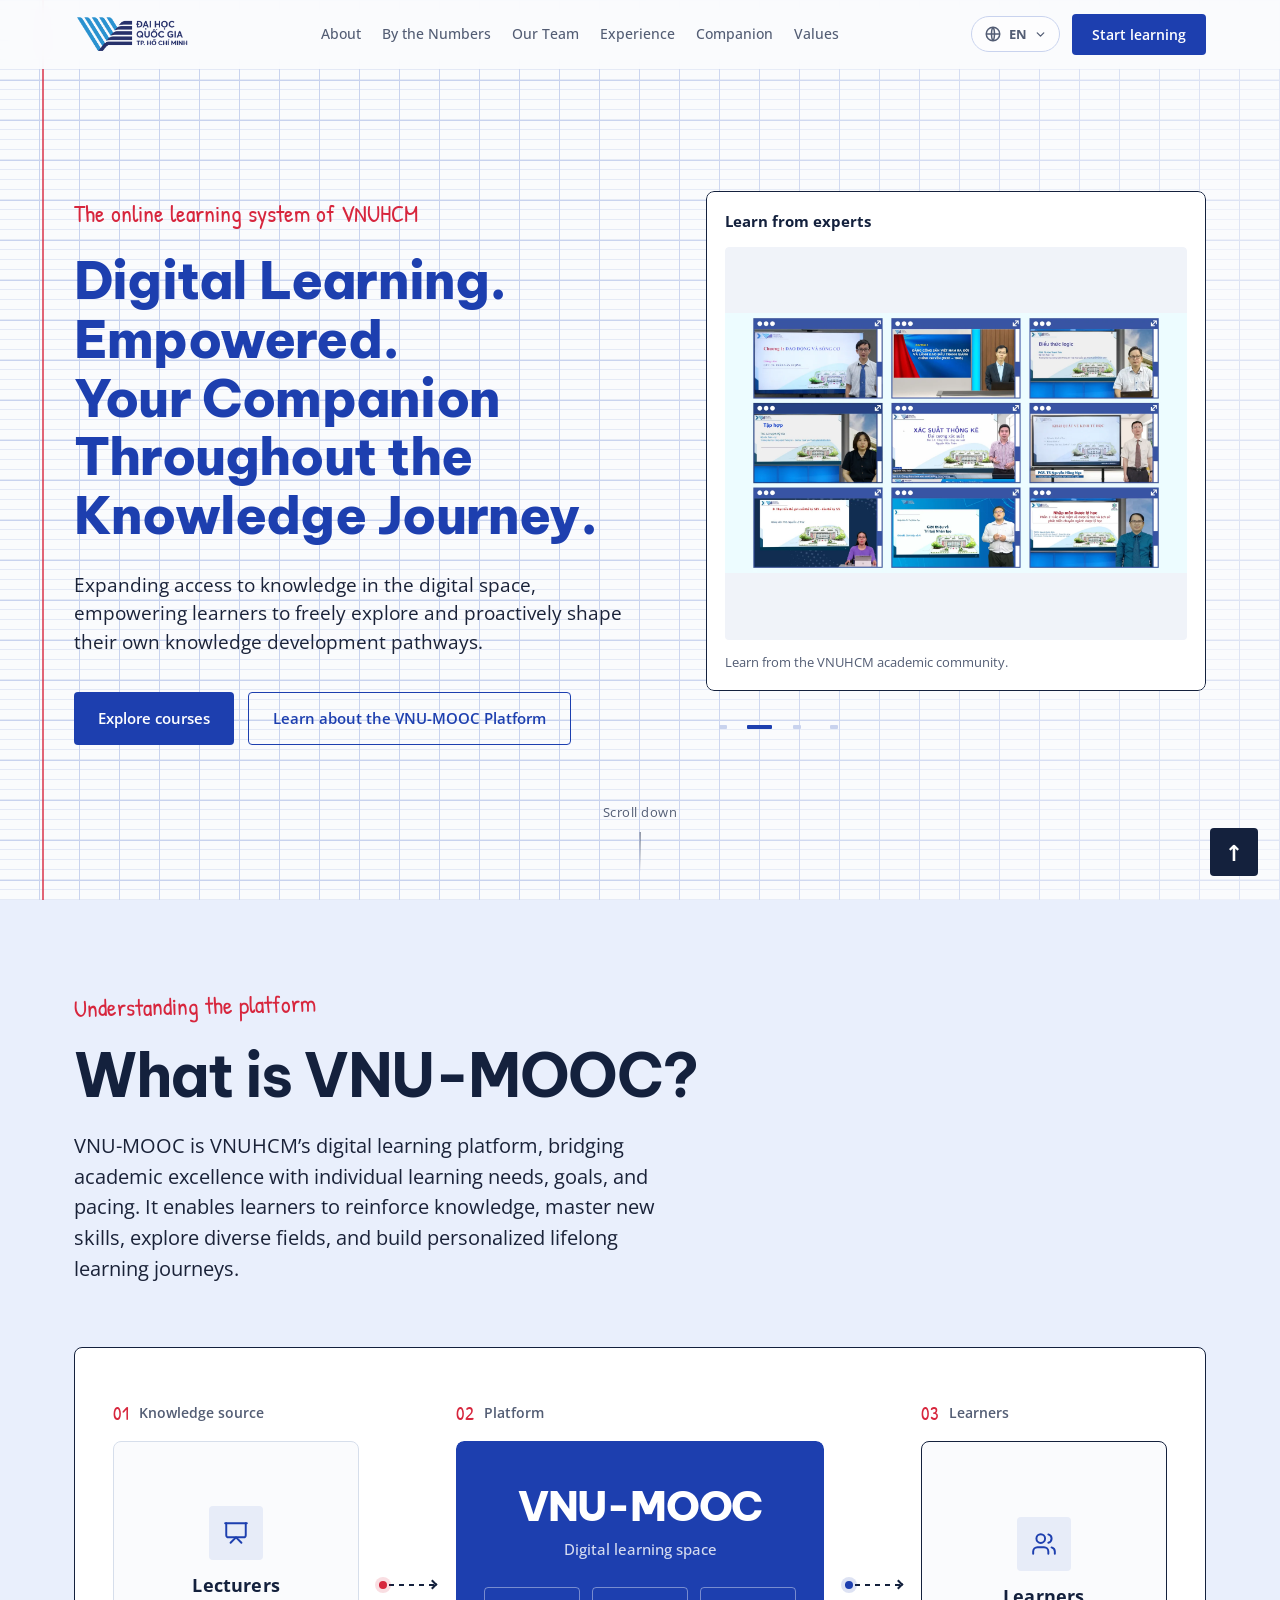
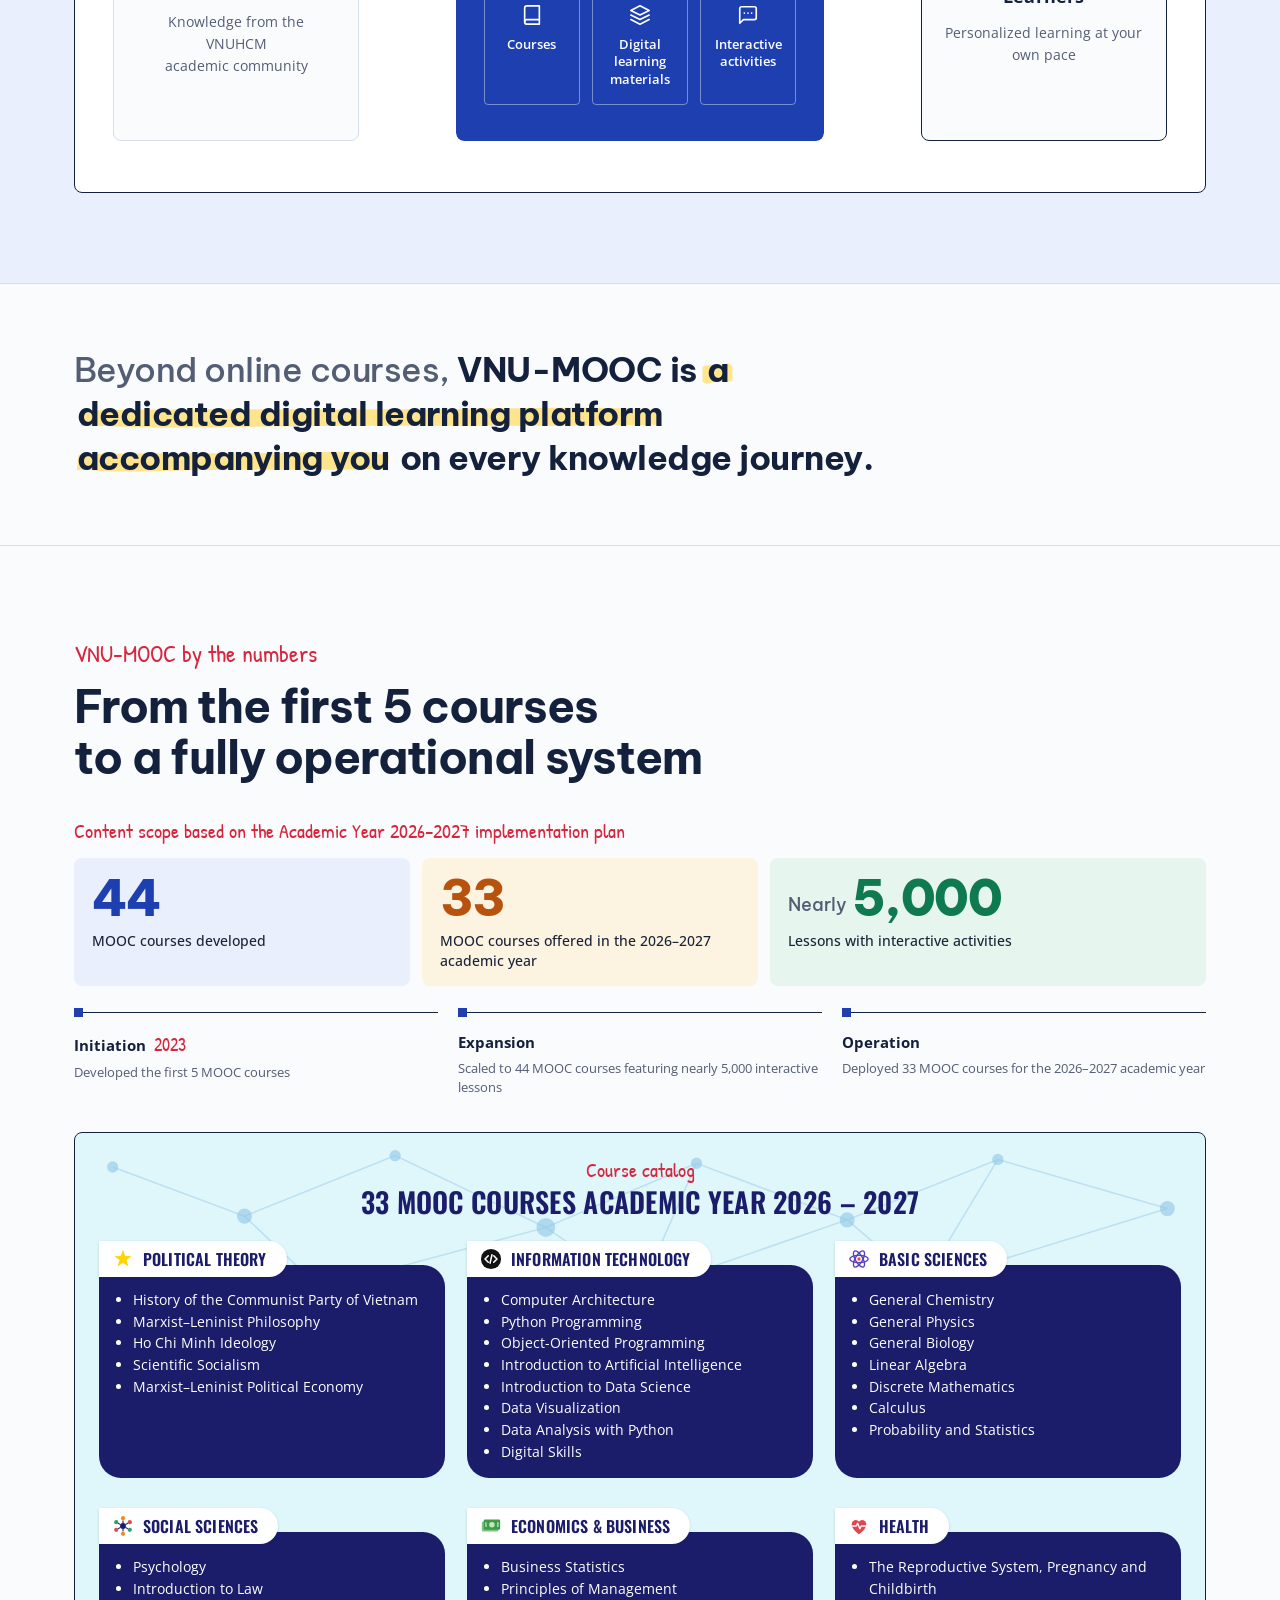
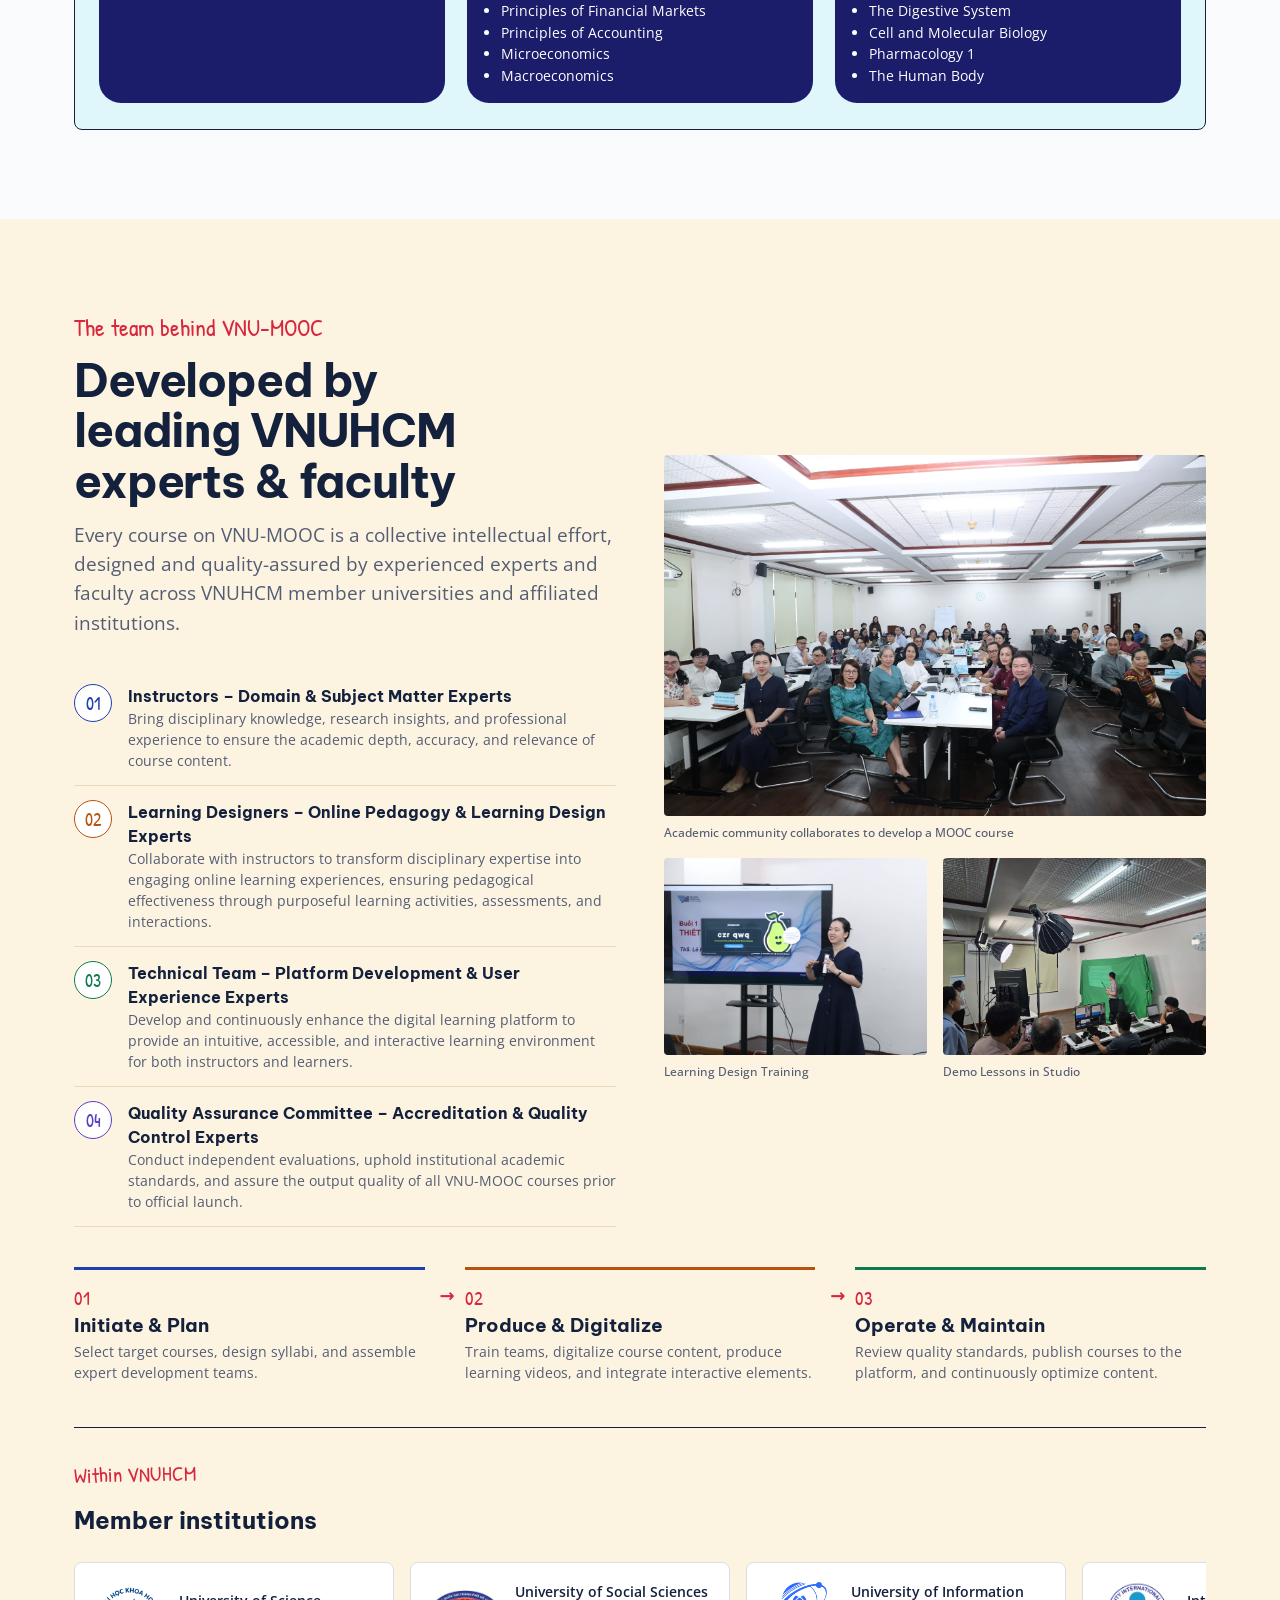
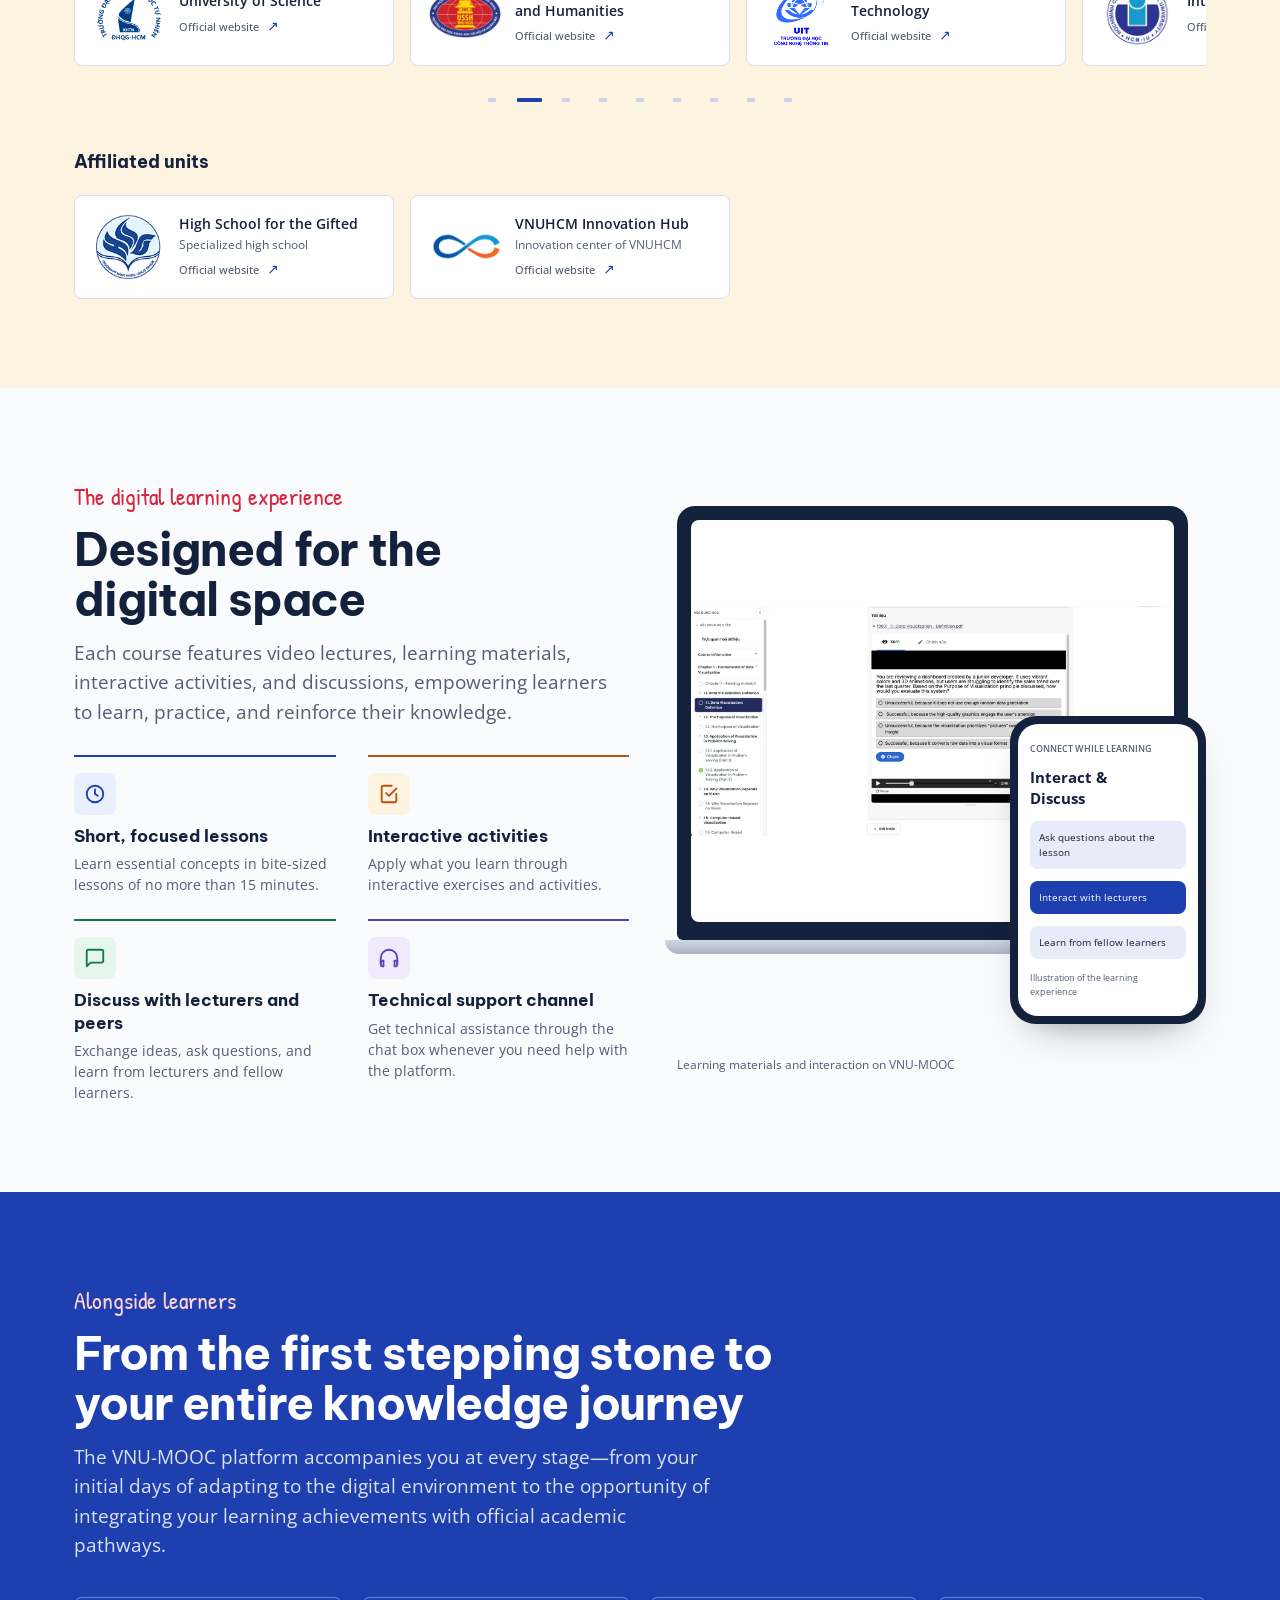
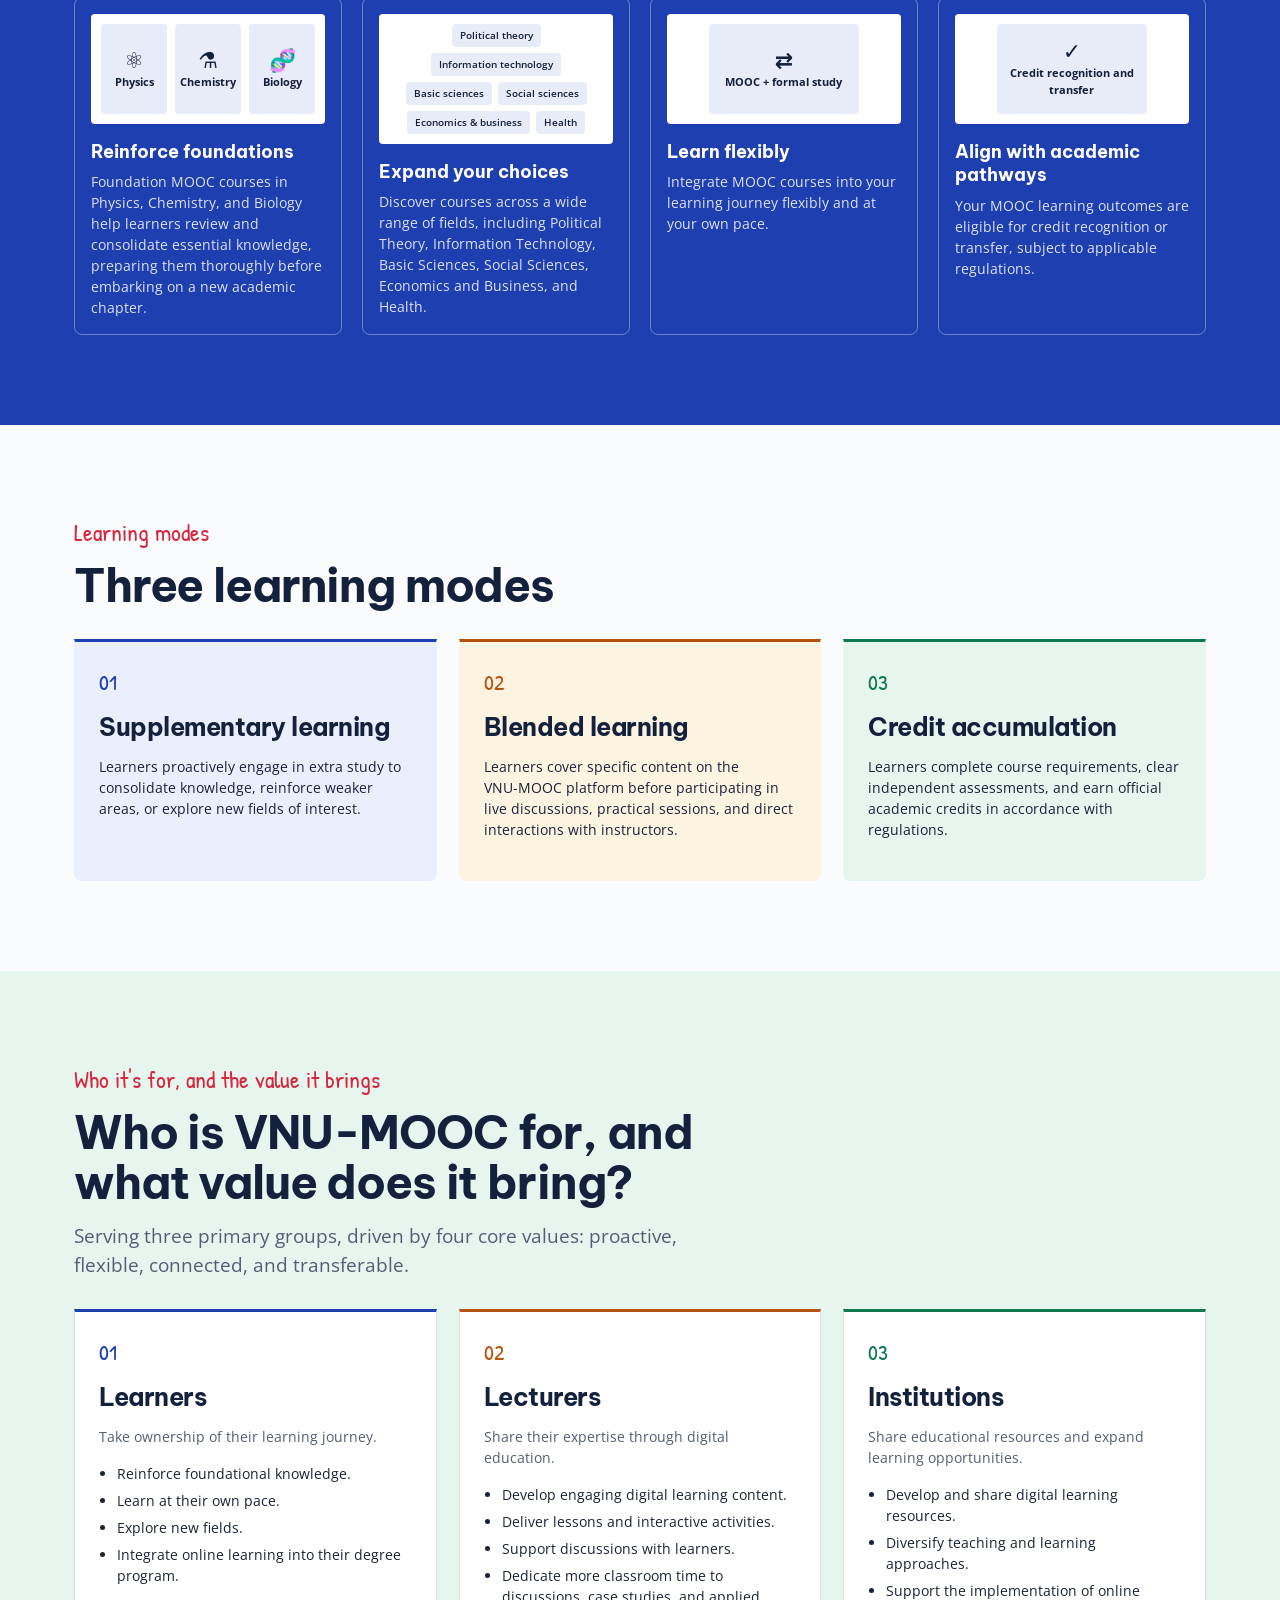
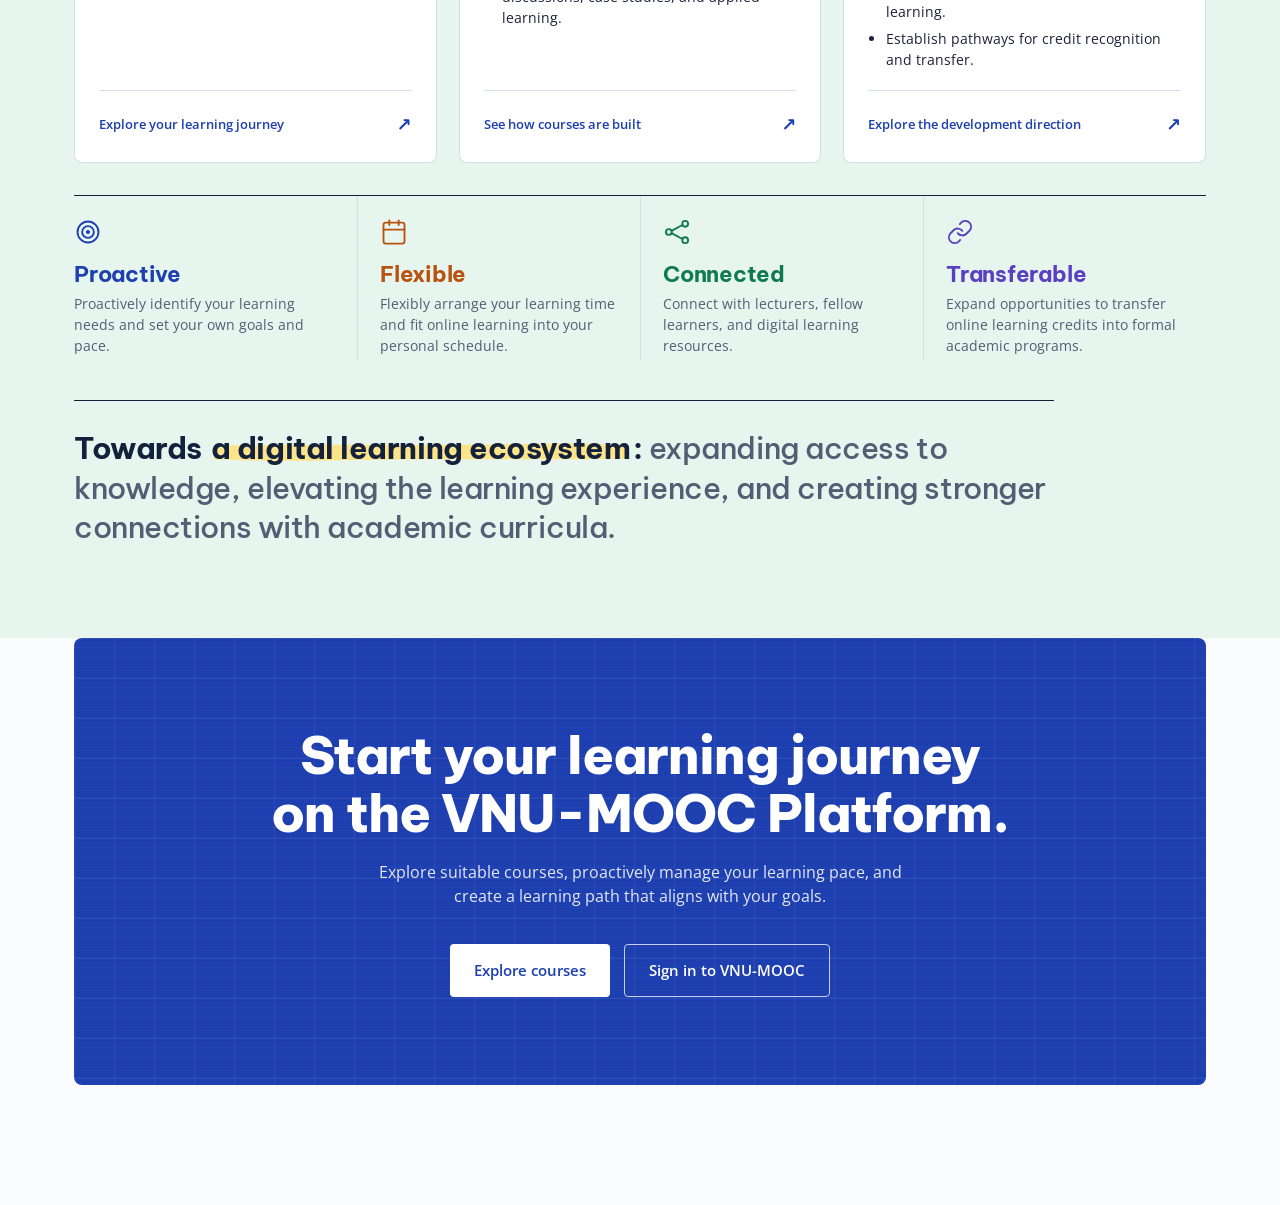
==== commit 16a4bf40: "Slideshow đơn vị thành viên lặp vô tận, mỗi đơn vị một nút; rà soát điện thoại - Slideshow dịch từng" ====
--- a/en/index.html
+++ b/en/index.html
@@ -334,7 +334,7 @@
     <div class="overview-copy vm-rise">
       <span class="eyebrow">Understanding the platform</span>
       <h2 class="title" id="overview-title">What is <span class="nw">VNU-MOOC</span>?</h2>
-      <p class="lead">VNU-MOOC is VNUHCM’s digital learning platform, bridging academic excellence with individual learning needs, goals, and pacing. It enables learners to reinforce knowledge, master new skills, explore diverse fields, and build personalized lifelong learning journeys.</p>
+      <p class="lead"><span class="nw">VNU-MOOC</span> is VNUHCM’s digital learning platform, bridging academic excellence with individual learning needs, goals, and pacing. It enables learners to reinforce knowledge, master new skills, explore diverse fields, and build personalized lifelong learning journeys.</p>
     </div>
 
     <div class="vm-stage vm-rise-late" role="group" aria-label="Flow diagram: lecturers create knowledge, VNU-MOOC is the digital learning space, learners learn at their own pace">
@@ -420,7 +420,7 @@
 <!-- Thông điệp xuyên suốt -->
 <section class="manifesto" aria-label="VNU-MOOC positioning">
   <div class="wrap">
-    <p class="reveal"><em>Beyond online courses,</em> VNU-MOOC is <strong>a dedicated digital learning platform accompanying you</strong> on every knowledge journey.</p>
+    <p class="reveal"><em>Beyond online courses,</em> <span class="nw">VNU-MOOC</span> is <strong>a dedicated digital learning platform accompanying you</strong> on every knowledge journey.</p>
   </div>
 </section>
 
@@ -429,7 +429,7 @@
   <div class="wrap">
     <div class="numbers-head">
       <div>
-        <span class="eyebrow reveal">VNU-MOOC by the numbers</span>
+        <span class="eyebrow reveal"><span class="nw">VNU-MOOC</span> by the numbers</span>
         <h2 class="title reveal d1">From the first 5 courses<br>to a fully operational system</h2>
       </div>
     </div>
@@ -472,14 +472,14 @@
   <div class="wrap">
     <div class="community-grid">
       <div>
-        <span class="eyebrow reveal">The team behind VNU-MOOC</span>
+        <span class="eyebrow reveal">The team behind <span class="nw">VNU-MOOC</span></span>
         <h2 class="title reveal d1">Developed by leading VNUHCM experts &amp; faculty</h2>
-        <p class="lead reveal d2">Every course on VNU-MOOC is a collective intellectual effort, designed and quality-assured by experienced experts and faculty across VNUHCM member universities and affiliated institutions.</p>
+        <p class="lead reveal d2">Every course on <span class="nw">VNU-MOOC</span> is a collective intellectual effort, designed and quality-assured by experienced experts and faculty across VNUHCM member universities and affiliated institutions.</p>
 <div class="process team-roles" role="list">
  <div class="step reveal" role="listitem"><span class="n">01</span><div><h3>Instructors – Domain &amp; Subject Matter Experts</h3><p>Bring disciplinary knowledge, research insights, and professional experience to ensure the academic depth, accuracy, and relevance of course content.</p></div></div>
  <div class="step reveal" role="listitem"><span class="n">02</span><div><h3>Learning Designers – Online Pedagogy &amp; Learning Design Experts</h3><p>Collaborate with instructors to transform disciplinary expertise into engaging online learning experiences, ensuring pedagogical effectiveness through purposeful learning activities, assessments, and interactions.</p></div></div>
  <div class="step reveal" role="listitem"><span class="n">03</span><div><h3>Technical Team – Platform Development &amp; User Experience Experts</h3><p>Develop and continuously enhance the digital learning platform to provide an intuitive, accessible, and interactive learning environment for both instructors and learners.</p></div></div>
- <div class="step reveal" role="listitem"><span class="n">04</span><div><h3>Quality Assurance Committee – Accreditation &amp; Quality Control Experts</h3><p>Conduct independent evaluations, uphold institutional academic standards, and assure the output quality of all VNU-MOOC courses prior to official launch.</p></div></div>
+ <div class="step reveal" role="listitem"><span class="n">04</span><div><h3>Quality Assurance Committee – Accreditation &amp; Quality Control Experts</h3><p>Conduct independent evaluations, uphold institutional academic standards, and assure the output quality of all <span class="nw">VNU-MOOC</span> courses prior to official launch.</p></div></div>
 </div>
       </div>
 <div class="academic-gallery reveal"><figure class="gallery-main"><img src="../assets/about/faculty.webp" alt="Lecturers and experts in training to build MOOC courses" width="1600" height="1067" class="" loading="lazy" decoding="async"><figcaption>Academic community collaborates to develop a MOOC course</figcaption></figure><figure><img src="../assets/about/workshop.webp" alt="Training in online lesson design" width="1600" height="1067" class="" loading="lazy" decoding="async"><figcaption>Learning Design Training</figcaption></figure><figure><img src="../assets/about/studio.webp" alt="The team recording lessons in the studio" width="1600" height="1200" class="" loading="lazy" decoding="async"><figcaption>Demo Lessons in Studio</figcaption></figure></div>
@@ -487,7 +487,7 @@
 
 <ol class="build-flow reveal" aria-label="How a MOOC course is built"><li><span class="bf-n">01</span><h3>Initiate &amp; Plan</h3><p>Select target courses, design syllabi, and assemble expert development teams.</p></li><li><span class="bf-n">02</span><h3>Produce &amp; Digitalize</h3><p>Train teams, digitalize course content, produce learning videos, and integrate interactive elements.</p></li><li><span class="bf-n">03</span><h3>Operate &amp; Maintain</h3><p>Review quality standards, publish courses to the platform, and continuously optimize content.</p></li></ol><div class="logo-strip member-directory" id="cac-don-vi" aria-labelledby="members-title">
  <div class="member-heading"><div><span class="eyebrow">Within VNUHCM</span><h3 id="members-title">Member institutions</h3></div></div>
- <div class="member-slider" role="region" aria-roledescription="carousel" aria-label="Member institutions"><ul class="member-track"><li><a class="member-card member-row" href="https://hcmut.edu.vn/" target="_blank" rel="noopener noreferrer"><span class="member-logo"><img src="../assets/about/logos/hcmut.png" width="256" height="258" alt="" loading="lazy" decoding="async"></span><span class="member-name">University of Technology</span><span class="member-visit">Official website <span aria-hidden="true">↗</span><span class="sr-only"> (opens in new tab)</span></span></a></li><li><a class="member-card member-row" href="https://hcmus.edu.vn/" target="_blank" rel="noopener noreferrer"><span class="member-logo"><img src="../assets/about/logos/hcmus.png" width="488" height="400" alt="" loading="lazy" decoding="async"></span><span class="member-name">University of Science</span><span class="member-visit">Official website <span aria-hidden="true">↗</span><span class="sr-only"> (opens in new tab)</span></span></a></li><li><a class="member-card member-row" href="https://hcmussh.edu.vn/" target="_blank" rel="noopener noreferrer"><span class="member-logo"><img src="../assets/about/logos/ussh.png" width="340" height="224" alt="" loading="lazy" decoding="async"></span><span class="member-name">University of Social Sciences and Humanities</span><span class="member-visit">Official website <span aria-hidden="true">↗</span><span class="sr-only"> (opens in new tab)</span></span></a></li><li><a class="member-card member-row" href="https://www.uit.edu.vn/" target="_blank" rel="noopener noreferrer"><span class="member-logo"><img src="../assets/about/logos/uit.png" width="402" height="480" alt="" loading="lazy" decoding="async"></span><span class="member-name">University of Information Technology</span><span class="member-visit">Official website <span aria-hidden="true">↗</span><span class="sr-only"> (opens in new tab)</span></span></a></li><li><a class="member-card member-row" href="https://hcmiu.edu.vn/" target="_blank" rel="noopener noreferrer"><span class="member-logo"><img src="../assets/about/logos/iu.png" width="300" height="300" alt="" loading="lazy" decoding="async"></span><span class="member-name">International University</span><span class="member-visit">Official website <span aria-hidden="true">↗</span><span class="sr-only"> (opens in new tab)</span></span></a></li><li><a class="member-card member-row" href="https://uel.edu.vn/" target="_blank" rel="noopener noreferrer"><span class="member-logo"><img src="../assets/about/logos/uel.svg" width="320" height="320" alt="" loading="lazy" decoding="async"></span><span class="member-name">University of Economics and Law</span><span class="member-visit">Official website <span aria-hidden="true">↗</span><span class="sr-only"> (opens in new tab)</span></span></a></li><li><a class="member-card member-row" href="https://www.uhsvnu.edu.vn/" target="_blank" rel="noopener noreferrer"><span class="member-logo"><img src="../assets/about/logos/uhs.png" width="359" height="400" alt="" loading="lazy" decoding="async"></span><span class="member-name">University of Health Sciences</span><span class="member-visit">Official website <span aria-hidden="true">↗</span><span class="sr-only"> (opens in new tab)</span></span></a></li><li><a class="member-card member-row" href="https://www.agu.edu.vn/" target="_blank" rel="noopener noreferrer"><span class="member-logo"><img src="../assets/about/logos/agu.png" width="400" height="400" alt="" loading="lazy" decoding="async"></span><span class="member-name">An Giang University</span><span class="member-visit">Official website <span aria-hidden="true">↗</span><span class="sr-only"> (opens in new tab)</span></span></a></li><li><a class="member-card member-row" href="https://www.hcmier.edu.vn/" target="_blank" rel="noopener noreferrer"><span class="member-logo"><img src="../assets/about/logos/ier-mark.svg" width="62" height="60" alt="" loading="lazy" decoding="async"></span><span class="member-name">Institute for Environment and Resources</span><span class="member-visit">Official website <span aria-hidden="true">↗</span><span class="sr-only"> (opens in new tab)</span></span></a></li></ul></div><div class="scene-controls member-controls"><div class="dots member-dots" role="group" aria-label="Choose a group of institutions" data-dot-label="Show group {i} of {n}"></div></div>
+ <div class="member-slider" role="region" aria-roledescription="carousel" aria-label="Member institutions"><ul class="member-track"><li><a class="member-card member-row" href="https://hcmut.edu.vn/" target="_blank" rel="noopener noreferrer"><span class="member-logo"><img src="../assets/about/logos/hcmut.png" width="256" height="258" alt="" loading="lazy" decoding="async"></span><span class="member-name">University of Technology</span><span class="member-visit">Official website <span aria-hidden="true">↗</span><span class="sr-only"> (opens in new tab)</span></span></a></li><li><a class="member-card member-row" href="https://hcmus.edu.vn/" target="_blank" rel="noopener noreferrer"><span class="member-logo"><img src="../assets/about/logos/hcmus.png" width="488" height="400" alt="" loading="lazy" decoding="async"></span><span class="member-name">University of Science</span><span class="member-visit">Official website <span aria-hidden="true">↗</span><span class="sr-only"> (opens in new tab)</span></span></a></li><li><a class="member-card member-row" href="https://hcmussh.edu.vn/" target="_blank" rel="noopener noreferrer"><span class="member-logo"><img src="../assets/about/logos/ussh.png" width="340" height="224" alt="" loading="lazy" decoding="async"></span><span class="member-name">University of Social Sciences and Humanities</span><span class="member-visit">Official website <span aria-hidden="true">↗</span><span class="sr-only"> (opens in new tab)</span></span></a></li><li><a class="member-card member-row" href="https://www.uit.edu.vn/" target="_blank" rel="noopener noreferrer"><span class="member-logo"><img src="../assets/about/logos/uit.png" width="402" height="480" alt="" loading="lazy" decoding="async"></span><span class="member-name">University of Information Technology</span><span class="member-visit">Official website <span aria-hidden="true">↗</span><span class="sr-only"> (opens in new tab)</span></span></a></li><li><a class="member-card member-row" href="https://hcmiu.edu.vn/" target="_blank" rel="noopener noreferrer"><span class="member-logo"><img src="../assets/about/logos/iu.png" width="300" height="300" alt="" loading="lazy" decoding="async"></span><span class="member-name">International University</span><span class="member-visit">Official website <span aria-hidden="true">↗</span><span class="sr-only"> (opens in new tab)</span></span></a></li><li><a class="member-card member-row" href="https://uel.edu.vn/" target="_blank" rel="noopener noreferrer"><span class="member-logo"><img src="../assets/about/logos/uel.svg" width="320" height="320" alt="" loading="lazy" decoding="async"></span><span class="member-name">University of Economics and Law</span><span class="member-visit">Official website <span aria-hidden="true">↗</span><span class="sr-only"> (opens in new tab)</span></span></a></li><li><a class="member-card member-row" href="https://www.uhsvnu.edu.vn/" target="_blank" rel="noopener noreferrer"><span class="member-logo"><img src="../assets/about/logos/uhs.png" width="359" height="400" alt="" loading="lazy" decoding="async"></span><span class="member-name">University of Health Sciences</span><span class="member-visit">Official website <span aria-hidden="true">↗</span><span class="sr-only"> (opens in new tab)</span></span></a></li><li><a class="member-card member-row" href="https://www.agu.edu.vn/" target="_blank" rel="noopener noreferrer"><span class="member-logo"><img src="../assets/about/logos/agu.png" width="400" height="400" alt="" loading="lazy" decoding="async"></span><span class="member-name">An Giang University</span><span class="member-visit">Official website <span aria-hidden="true">↗</span><span class="sr-only"> (opens in new tab)</span></span></a></li><li><a class="member-card member-row" href="https://www.hcmier.edu.vn/" target="_blank" rel="noopener noreferrer"><span class="member-logo"><img src="../assets/about/logos/ier-mark.svg" width="62" height="60" alt="" loading="lazy" decoding="async"></span><span class="member-name">Institute for Environment and Resources</span><span class="member-visit">Official website <span aria-hidden="true">↗</span><span class="sr-only"> (opens in new tab)</span></span></a></li></ul></div><div class="scene-controls member-controls"><div class="dots member-dots" role="group" aria-label="Choose an institution" data-dot-label="Show institution {i} of {n}: {name}"></div></div>
  <div class="member-heading member-heading-secondary"><h3>Affiliated units</h3></div>
  <ul class="member-row-list"><li><a class="member-card member-row" href="https://ptnk.edu.vn/" target="_blank" rel="noopener noreferrer"><span class="member-logo"><img src="../assets/about/logos/ptnk-mark.svg" width="100" height="98" alt="" loading="lazy" decoding="async"></span><span class="member-name">High School for the Gifted</span><span class="member-kind">Specialized high school</span><span class="member-visit">Official website <span aria-hidden="true">↗</span><span class="sr-only"> (opens in new tab)</span></span></a></li><li><a class="member-card member-row" href="https://innovationhub.vnuhcm.edu.vn/en" target="_blank" rel="noopener noreferrer"><span class="member-logo"><img src="../assets/about/logos/vih-mark.svg" width="320" height="114" alt="" loading="lazy" decoding="async"></span><span class="member-name">VNUHCM Innovation Hub</span><span class="member-kind">Innovation center of VNUHCM</span><span class="member-visit">Official website <span aria-hidden="true">↗</span><span class="sr-only"> (opens in new tab)</span></span></a></li></ul>
 </div>
@@ -528,7 +528,7 @@
 <figure class="devices reveal">
  <div class="laptop"><div class="screen real-screen"><img src="../assets/about/learning.webp" alt="Lesson interface with course content and interactive questions on VNU-MOOC" width="1600" height="762" class="" loading="lazy" decoding="async"></div></div><div class="laptop-base"></div>
  <div class="phone" aria-hidden="true"><div class="phone-screen"><span class="phone-label">Connect while learning</span><strong>Interact &amp;<br>Discuss</strong><div class="discussion-item">Ask questions about the lesson</div><div class="discussion-item discussion-blue">Interact with lecturers</div><div class="discussion-item">Learn from fellow learners</div><small>Illustration of the learning experience</small></div></div>
- <figcaption>Learning materials and interaction on VNU-MOOC</figcaption>
+ <figcaption>Learning materials and interaction on <span class="nw">VNU-MOOC</span></figcaption>
 </figure>
   </div>
 </section>
@@ -538,7 +538,7 @@
   <div class="wrap">
     <span class="eyebrow reveal">Alongside learners</span>
     <h2 class="title reveal d1">From the first stepping stone to your entire knowledge journey</h2>
-    <p class="lead reveal d2">The VNU-MOOC platform accompanies you at every stage—from your initial days of adapting to the digital environment to the opportunity of integrating your learning achievements with official academic pathways.</p>
+    <p class="lead reveal d2">The <span class="nw">VNU-MOOC</span> platform accompanies you at every stage—from your initial days of adapting to the digital environment to the opportunity of integrating your learning achievements with official academic pathways.</p>
 
     <div class="journey-grid">
       <div class="tstep reveal">
@@ -580,7 +580,7 @@
     <h2 class="title reveal d1" id="modes-title">Three learning modes</h2>
     <div class="audience-grid">
       <article class="audience-card reveal"><span class="audience-index">01</span><h3>Supplementary learning</h3><p>Learners proactively engage in extra study to consolidate knowledge, reinforce weaker areas, or explore new fields of interest.</p></article>
-      <article class="audience-card reveal d1"><span class="audience-index">02</span><h3>Blended learning</h3><p>Learners cover specific content on the VNU-MOOC platform before participating in live discussions, practical sessions, and direct interactions with instructors.</p></article>
+      <article class="audience-card reveal d1"><span class="audience-index">02</span><h3>Blended learning</h3><p>Learners cover specific content on the <span class="nw">VNU-MOOC</span> platform before participating in live discussions, practical sessions, and direct interactions with instructors.</p></article>
       <article class="audience-card reveal d2"><span class="audience-index">03</span><h3>Credit accumulation</h3><p>Learners complete course requirements, clear independent assessments, and earn official academic credits in accordance with regulations.</p></article>
     </div>
   </div>
@@ -651,7 +651,7 @@
 <dialog id="courses-dialog" aria-labelledby="courses-title"><div class="dialog-head"><span class="eyebrow">Explore the content</span><button type="button" class="dialog-close" aria-label="Close course overview">×</button></div><h2 id="courses-title">Courses on <span class="nw">VNU-MOOC</span></h2><p>In the 2026–2027 academic year, 33 MOOC courses are offered across many fields.</p><ul class="topic-list"><li>Political theory</li><li>Information technology</li><li>Basic sciences</li><li>Social sciences</li><li>Economics &amp; business</li><li>Health</li></ul><h3>Foundational courses</h3><p>Three foundation courses — Physics, Chemistry and Biology — help learners reinforce essential knowledge.</p><img src="../assets/about/foundation.webp" alt="Foundation courses in Physics, Chemistry and Biology" width="1600" height="900" class="" loading="lazy" decoding="async"><h3>Three learning modes</h3><ol class="dialog-list"><li><strong>Supplementary learning:</strong> reinforce knowledge or explore new fields.</li><li><strong>Blended learning:</strong> online study combined with live discussion and practice with instructors.</li><li><strong>Credit accumulation:</strong> complete the course, take independent assessment, and earn credits in accordance with regulations.</li></ol><p class="dialog-note">Credit recognition and transfer depend on the content, assessment results and each institution's regulations.</p></dialog>
 <dialog id="login-dialog" aria-labelledby="login-title"><div class="dialog-head"><span class="eyebrow">System access</span><button type="button" class="dialog-close" aria-label="Close sign-in info">×</button></div><h2 id="login-title">Sign in to <span class="nw">VNU-MOOC</span></h2><p>To reach the right system, use the link and follow the sign-in instructions provided by your institution.</p><p class="dialog-note">If you don't have access details yet, contact the support point at your institution.</p></dialog>
 <dialog id="guide-dialog" aria-labelledby="guide-title"><div class="dialog-head"><span class="eyebrow">Getting started</span><button type="button" class="dialog-close" aria-label="Close guide">×</button></div><h2 id="guide-title">Start using <span class="nw">VNU-MOOC</span></h2><ol class="dialog-list"><li><strong>Access the system</strong> following your institution's instructions.</li><li><strong>Explore the course:</strong> read the overview, syllabus and learning requirements.</li><li><strong>Study and practise:</strong> watch lessons, use materials and do interactive activities.</li><li><strong>Reach out when needed:</strong> ask questions in discussions or send a technical support request.</li></ol><p class="dialog-note">For modules intended for credit, follow your institution's separate guidance on registration, assessment and recognition.</p></dialog>
-<dialog id="support-dialog" aria-labelledby="support-title"><div class="dialog-head"><span class="eyebrow">Learner support</span><button type="button" class="dialog-close" aria-label="Close support info">×</button></div><h2 id="support-title">When you need technical support</h2><p>While using VNU-MOOC you can send a request through the chat box on the system. Describe the issue and the content you're on so the team can help.</p><p class="dialog-note">If you can't sign in, contact the support point at your institution.</p></dialog>
+<dialog id="support-dialog" aria-labelledby="support-title"><div class="dialog-head"><span class="eyebrow">Learner support</span><button type="button" class="dialog-close" aria-label="Close support info">×</button></div><h2 id="support-title">When you need technical support</h2><p>While using <span class="nw">VNU-MOOC</span> you can send a request through the chat box on the system. Describe the issue and the content you're on so the team can help.</p><p class="dialog-note">If you can't sign in, contact the support point at your institution.</p></dialog>
 
 <script src="../assets/about/about.js" defer></script>
 </body>
--- a/assets/about/about.css
+++ b/assets/about/about.css
@@ -169,17 +169,19 @@
 .member-row .member-name{grid-area:name;max-width:none;font-size:14px;line-height:1.35}
 .member-row .member-kind{grid-area:kind;margin-top:2px;font-size:12px}
 .member-row .member-visit{grid-area:visit;padding-top:4px;margin-top:0;font-size:11px}
-.member-slider{position:relative}
-.member-track{position:relative;display:flex;gap:16px;list-style:none;overflow-x:auto;overscroll-behavior-x:contain;scroll-snap-type:x mandatory;scrollbar-width:none;padding:2px 0}
-.member-track::-webkit-scrollbar{display:none}
-.member-track>li{flex:none;scroll-snap-align:start}
-.member-track:focus-visible{outline:3px solid #e57400;outline-offset:4px}
-.member-controls{max-width:none;margin:8px 0 0;justify-content:flex-start}
+.member-slider{position:relative;overflow:hidden;padding:2px 0;touch-action:pan-y}
+.member-track{display:flex;gap:16px;width:max-content;list-style:none;transition:transform .7s cubic-bezier(.4,0,.2,1);will-change:transform}
+.member-track.no-anim{transition:none}
+.member-track>li{flex:none}
+.member-track a{-webkit-user-drag:none;user-select:none}
+.member-track img{pointer-events:none}
+.member-controls{max-width:none;margin:10px 0 0;justify-content:center}
 .member-row-list{display:flex;flex-wrap:wrap;gap:16px;list-style:none}
-@media(max-width:600px){.member-card.member-row{--row-w:272px;height:96px;padding:10px 14px;grid-template-columns:60px minmax(0,1fr)}.member-row .member-logo{width:60px;height:54px}.member-row .member-name{font-size:13px}}
+@media(max-width:600px){.member-dots .scene-dot{width:28px}.member-card.member-row{--row-w:272px;height:96px;padding:10px 14px;grid-template-columns:60px minmax(0,1fr)}.member-row .member-logo{width:60px;height:54px}.member-row .member-name{font-size:13px}}
 
 .journey-grid{display:grid;grid-template-columns:repeat(4,minmax(0,1fr));gap:20px;margin-top:36px}
 .journey-grid .tcard{height:100%}
 .journey-grid .tstep::before{display:none}
 @media(max-width:960px){.journey-grid{grid-template-columns:1fr 1fr}}
 @media(max-width:600px){.journey-grid{grid-template-columns:1fr;gap:14px}}
+@media(max-width:520px){.vm-chips{grid-template-columns:repeat(3,minmax(0,1fr));gap:8px}.vm-chip{padding:12px 6px;gap:8px}.vm-chip span{font-size:12px}}
--- a/assets/about/notebook.css
+++ b/assets/about/notebook.css
@@ -29,6 +29,7 @@
 /* Eyebrow → ghi chú bút đỏ bên lề, viết thường */
 .eyebrow{font-family:var(--hand);font-size:24px;font-weight:400;letter-spacing:0;text-transform:none;color:var(--pen);transform:rotate(-1.2deg);transform-origin:left center}
 .eyebrow::before{display:none}
+.eyebrow{display:inline-block}
 .hero .eyebrow{color:var(--pen)}
 .journey .eyebrow{color:#ffd3d8}
 .dialog-head .eyebrow,.member-heading .eyebrow{font-size:21px}
